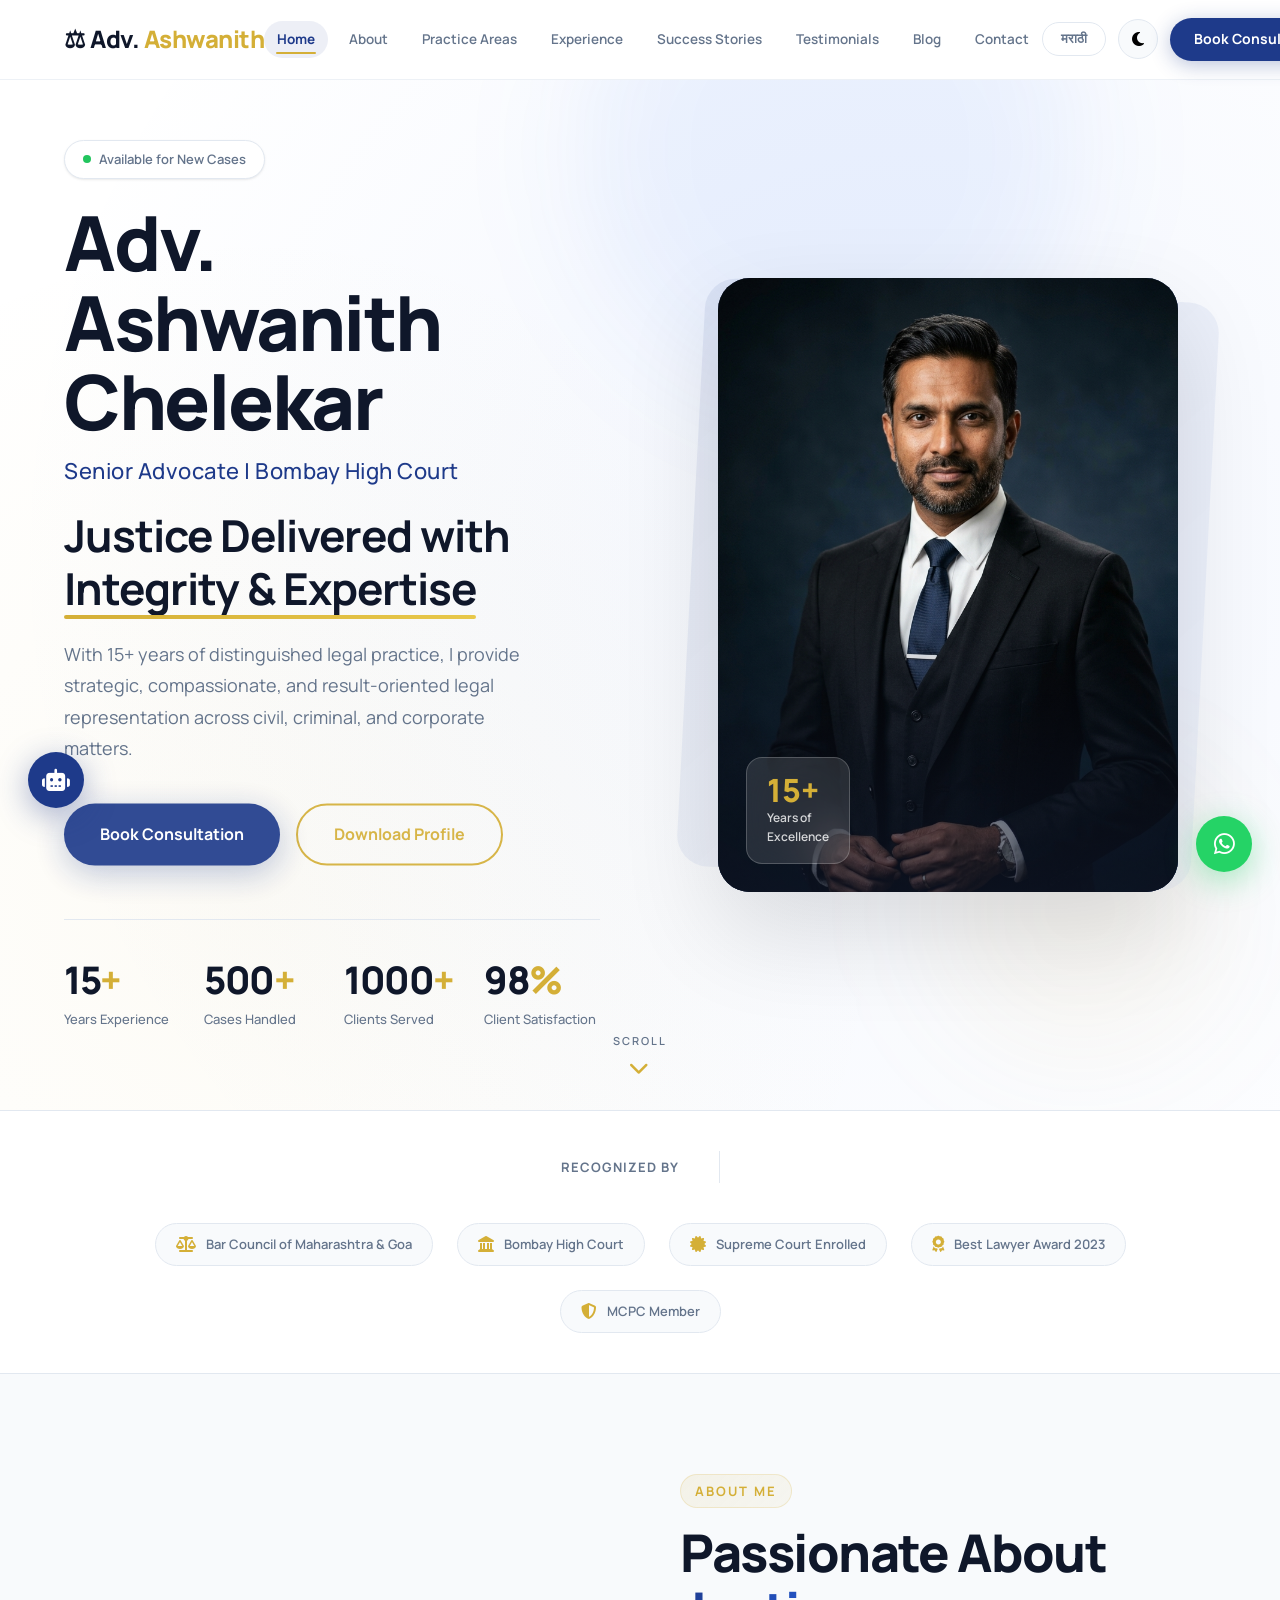
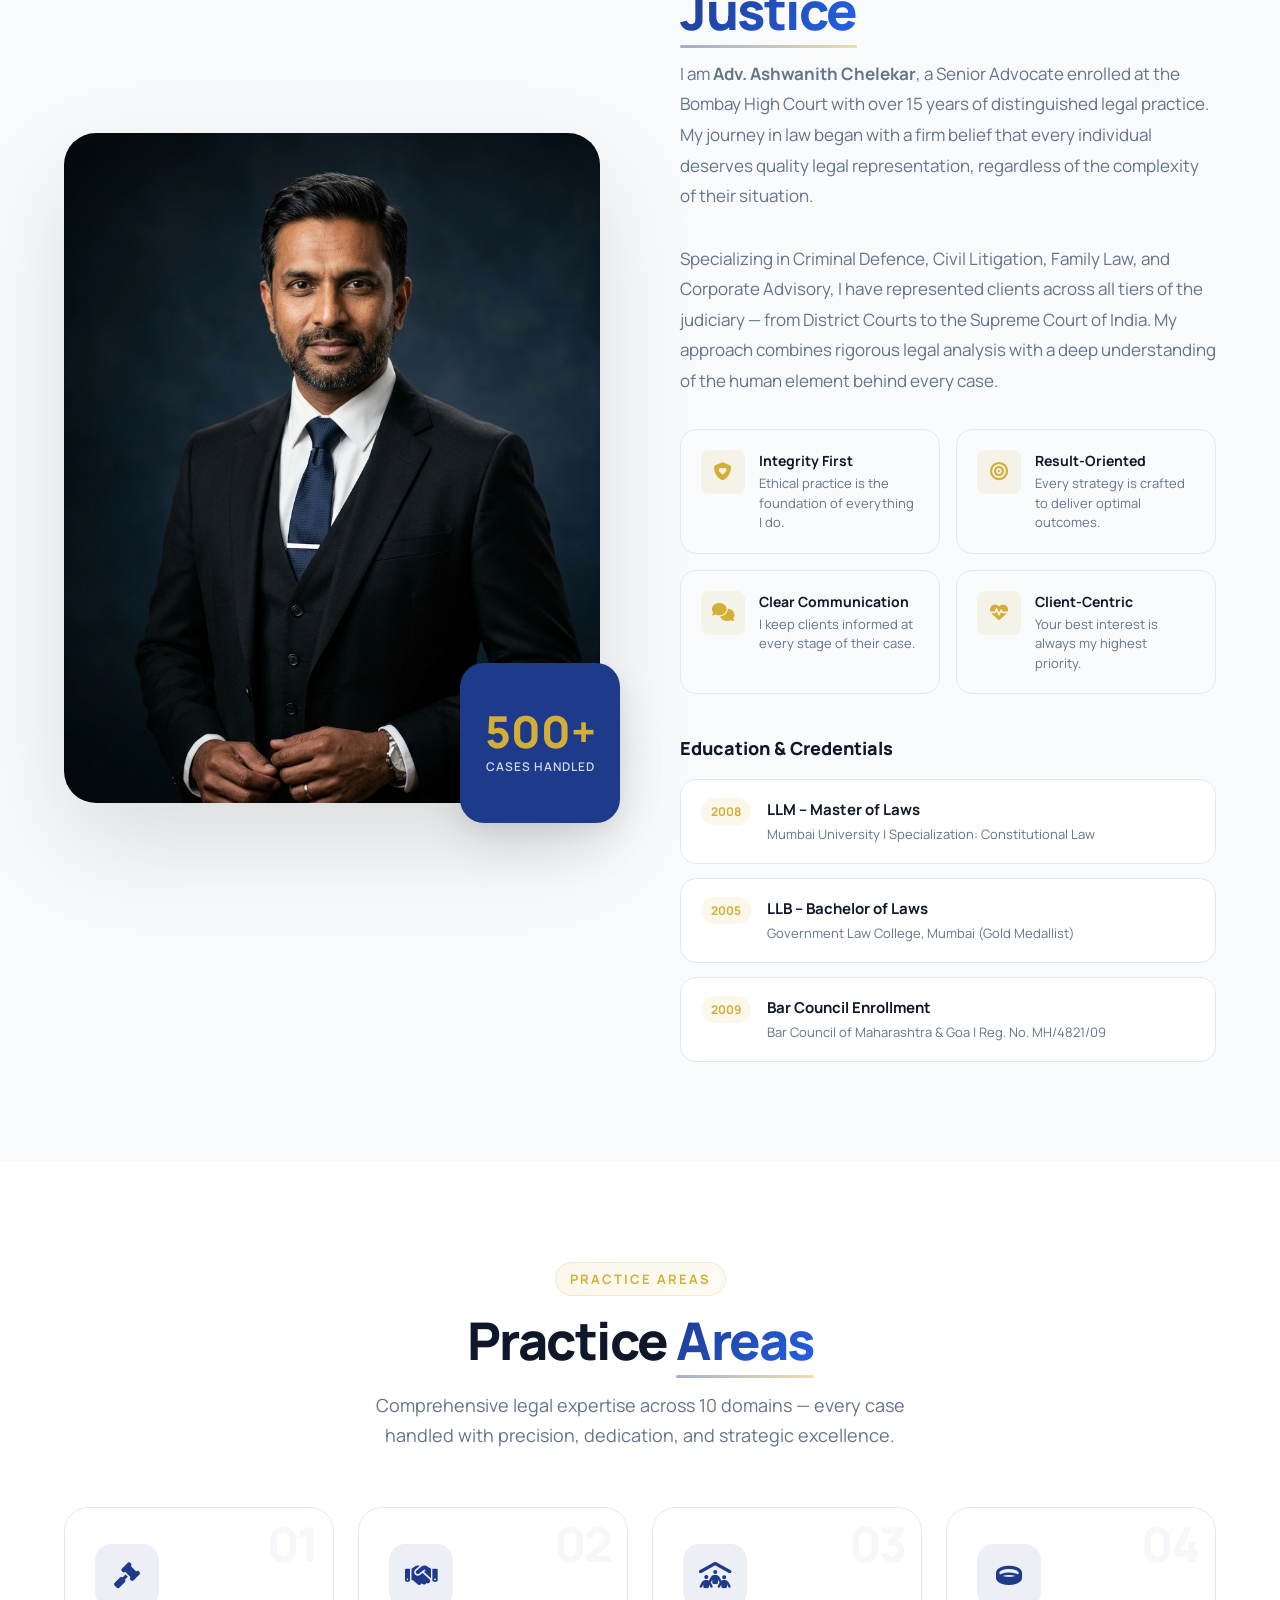
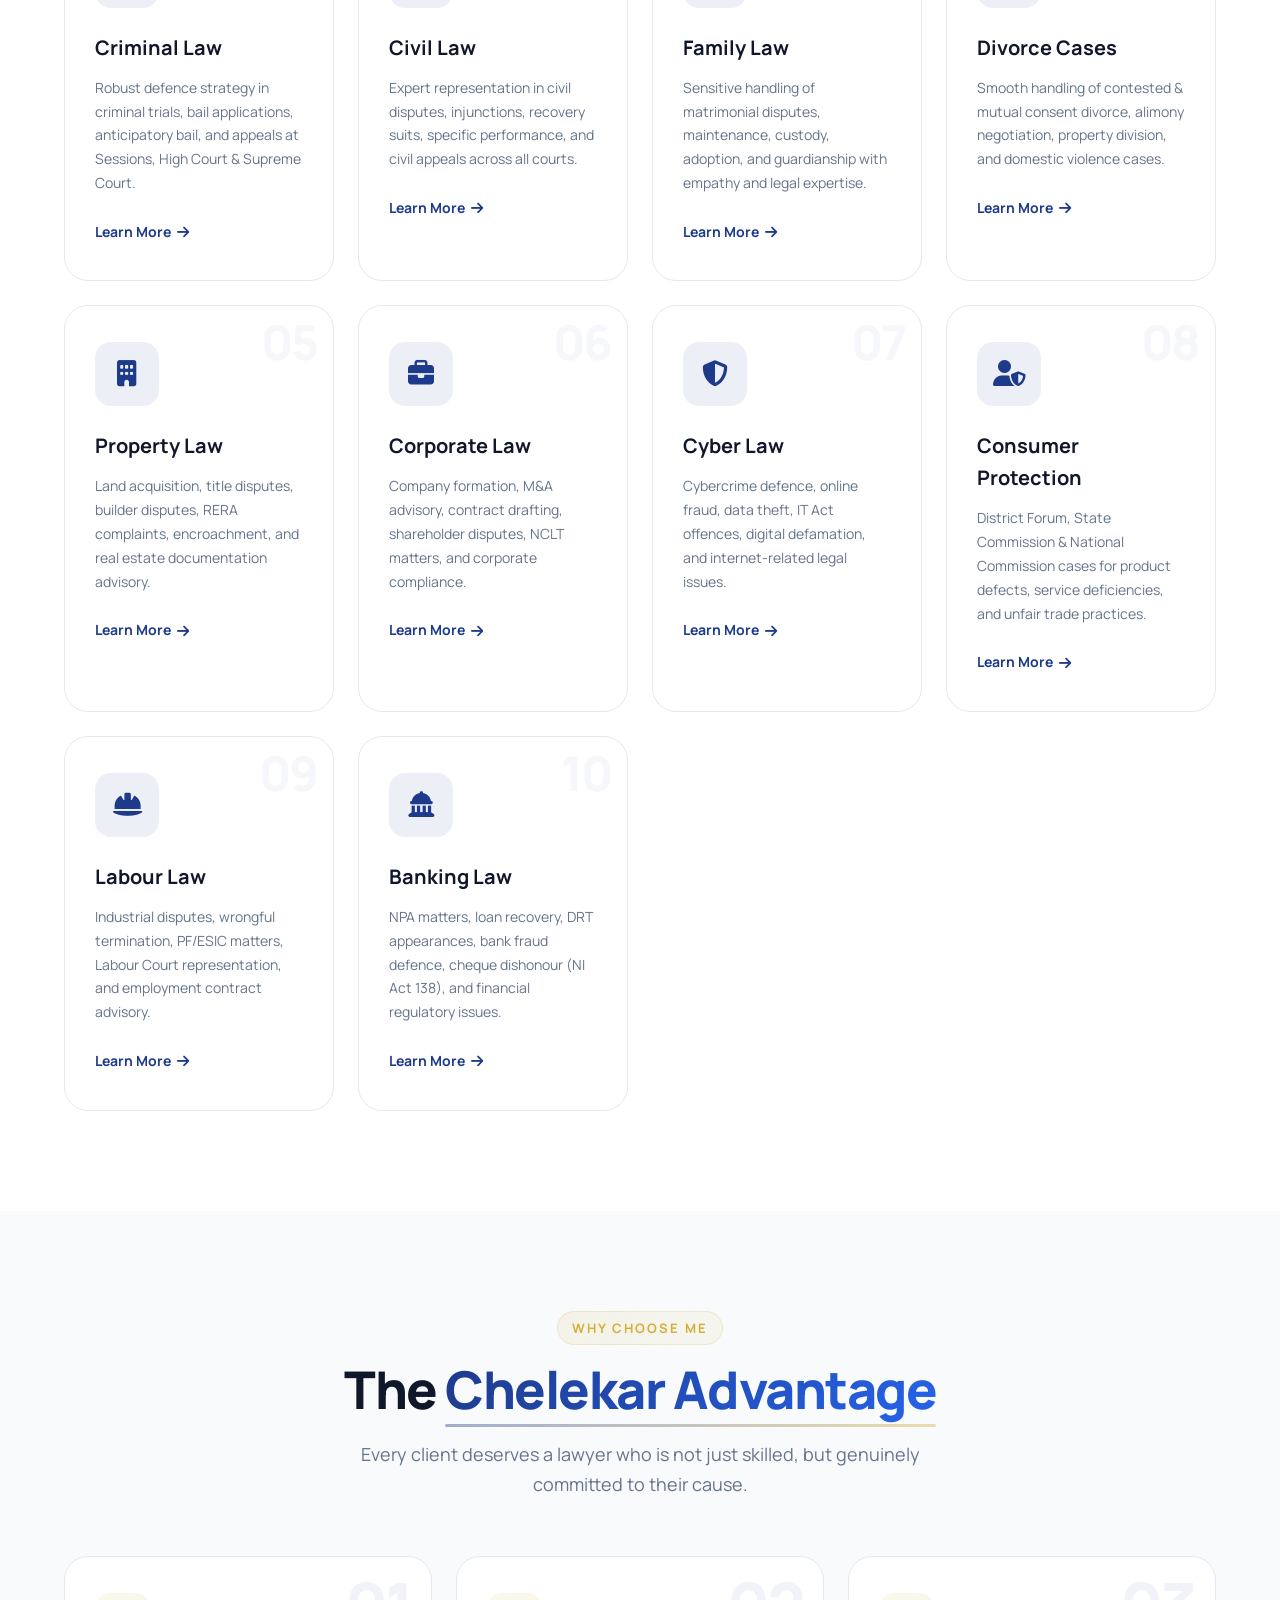
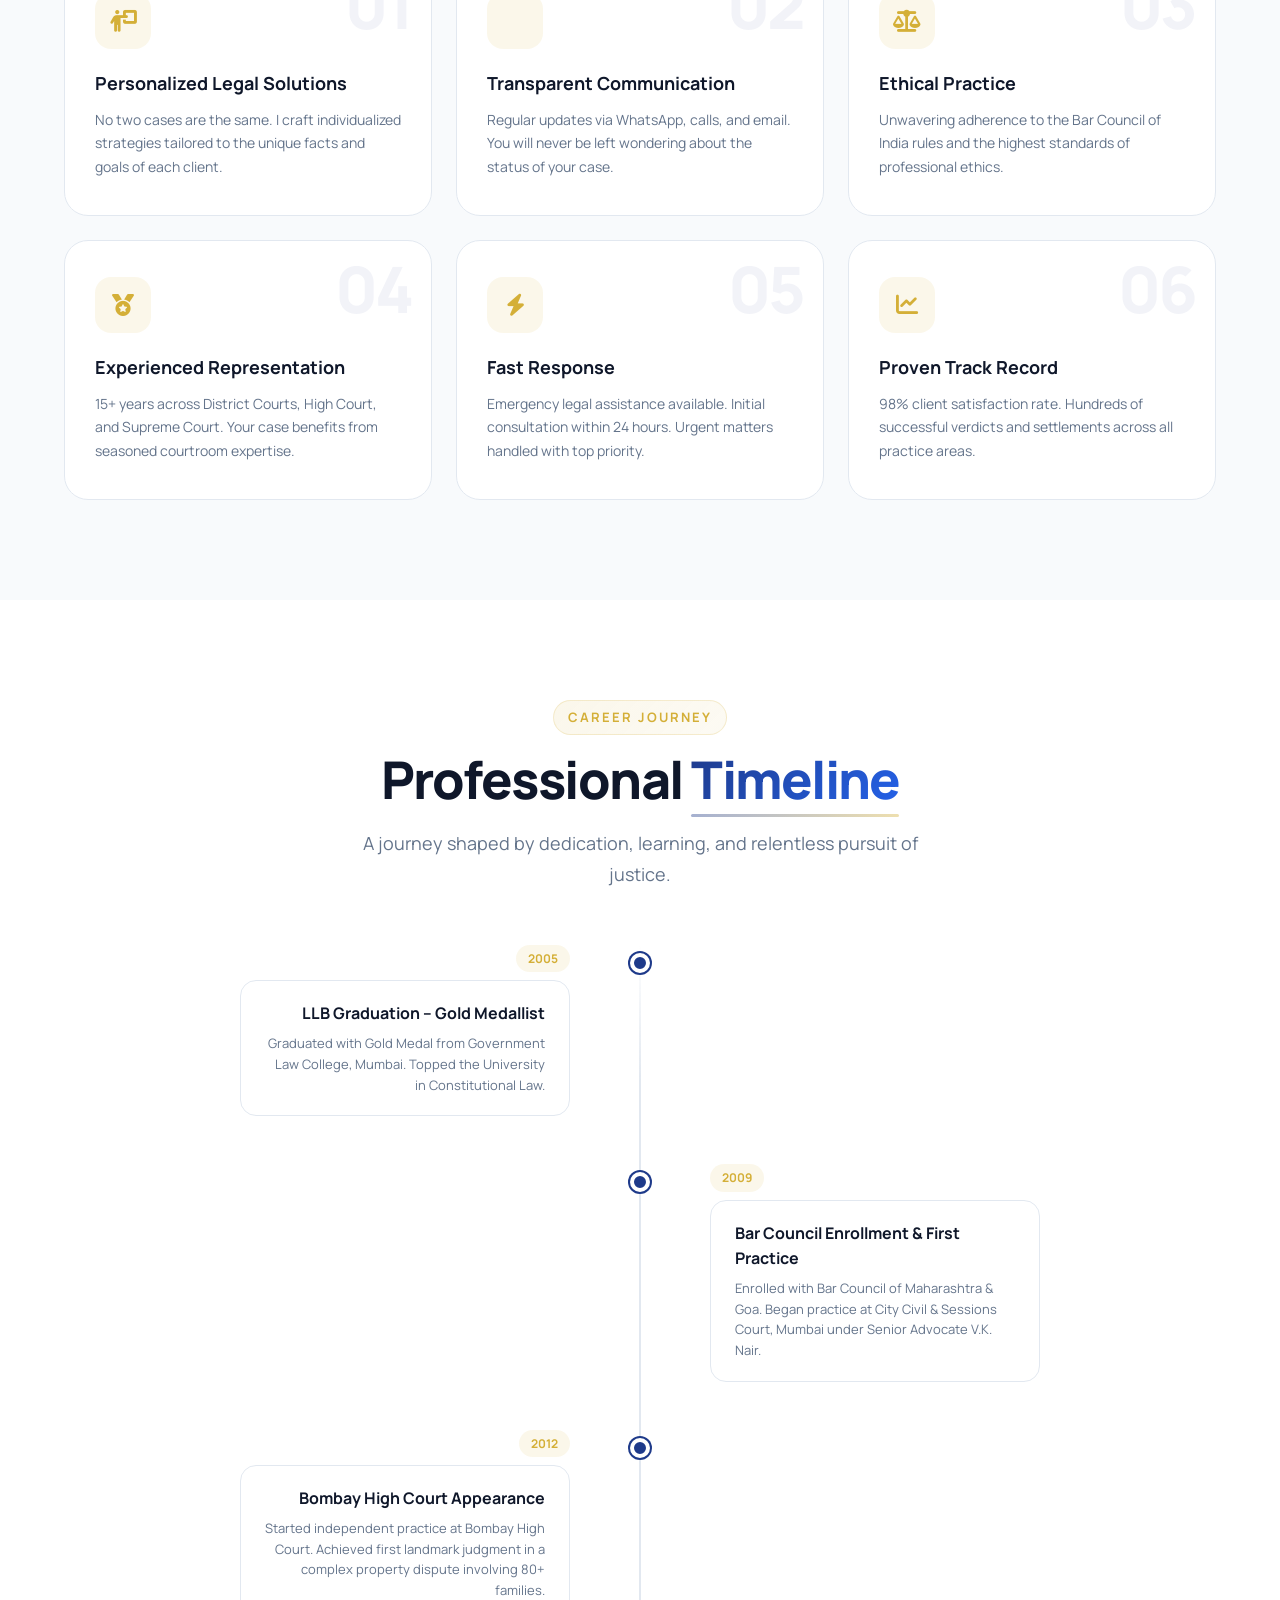
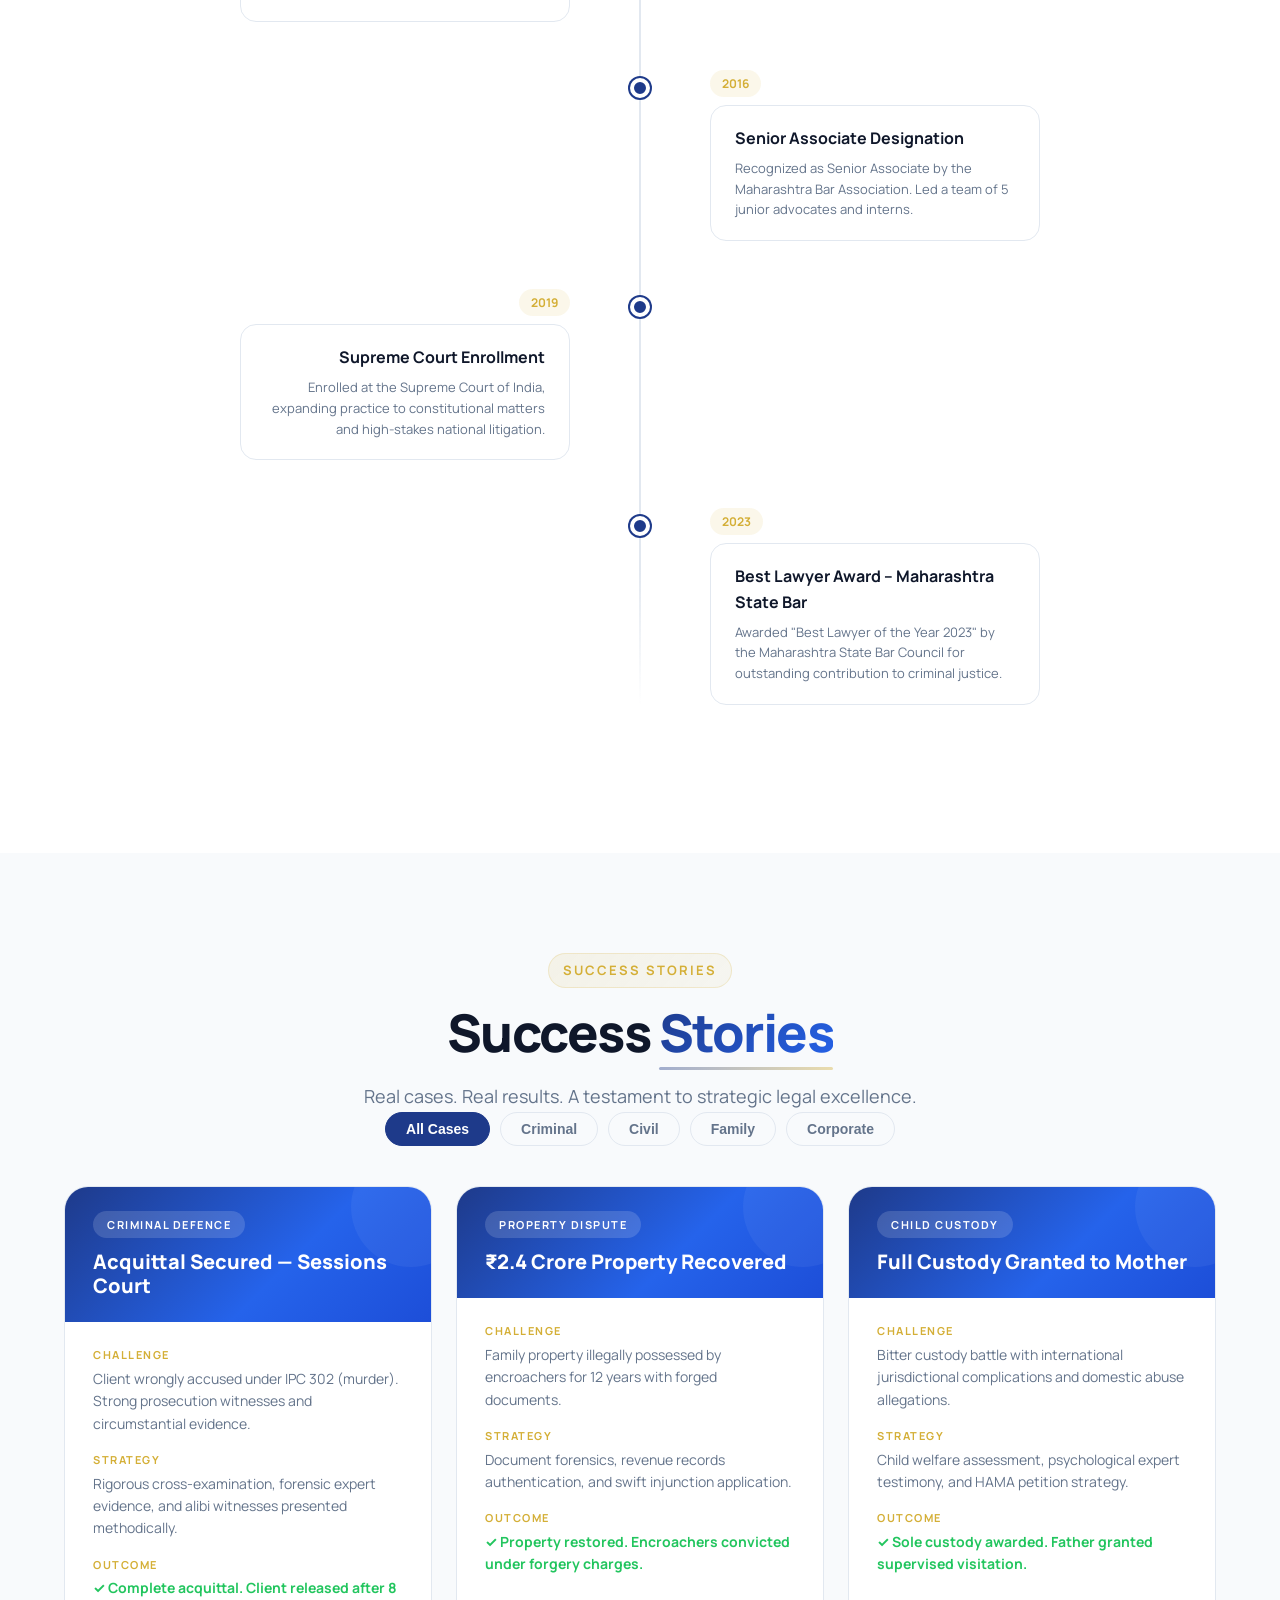
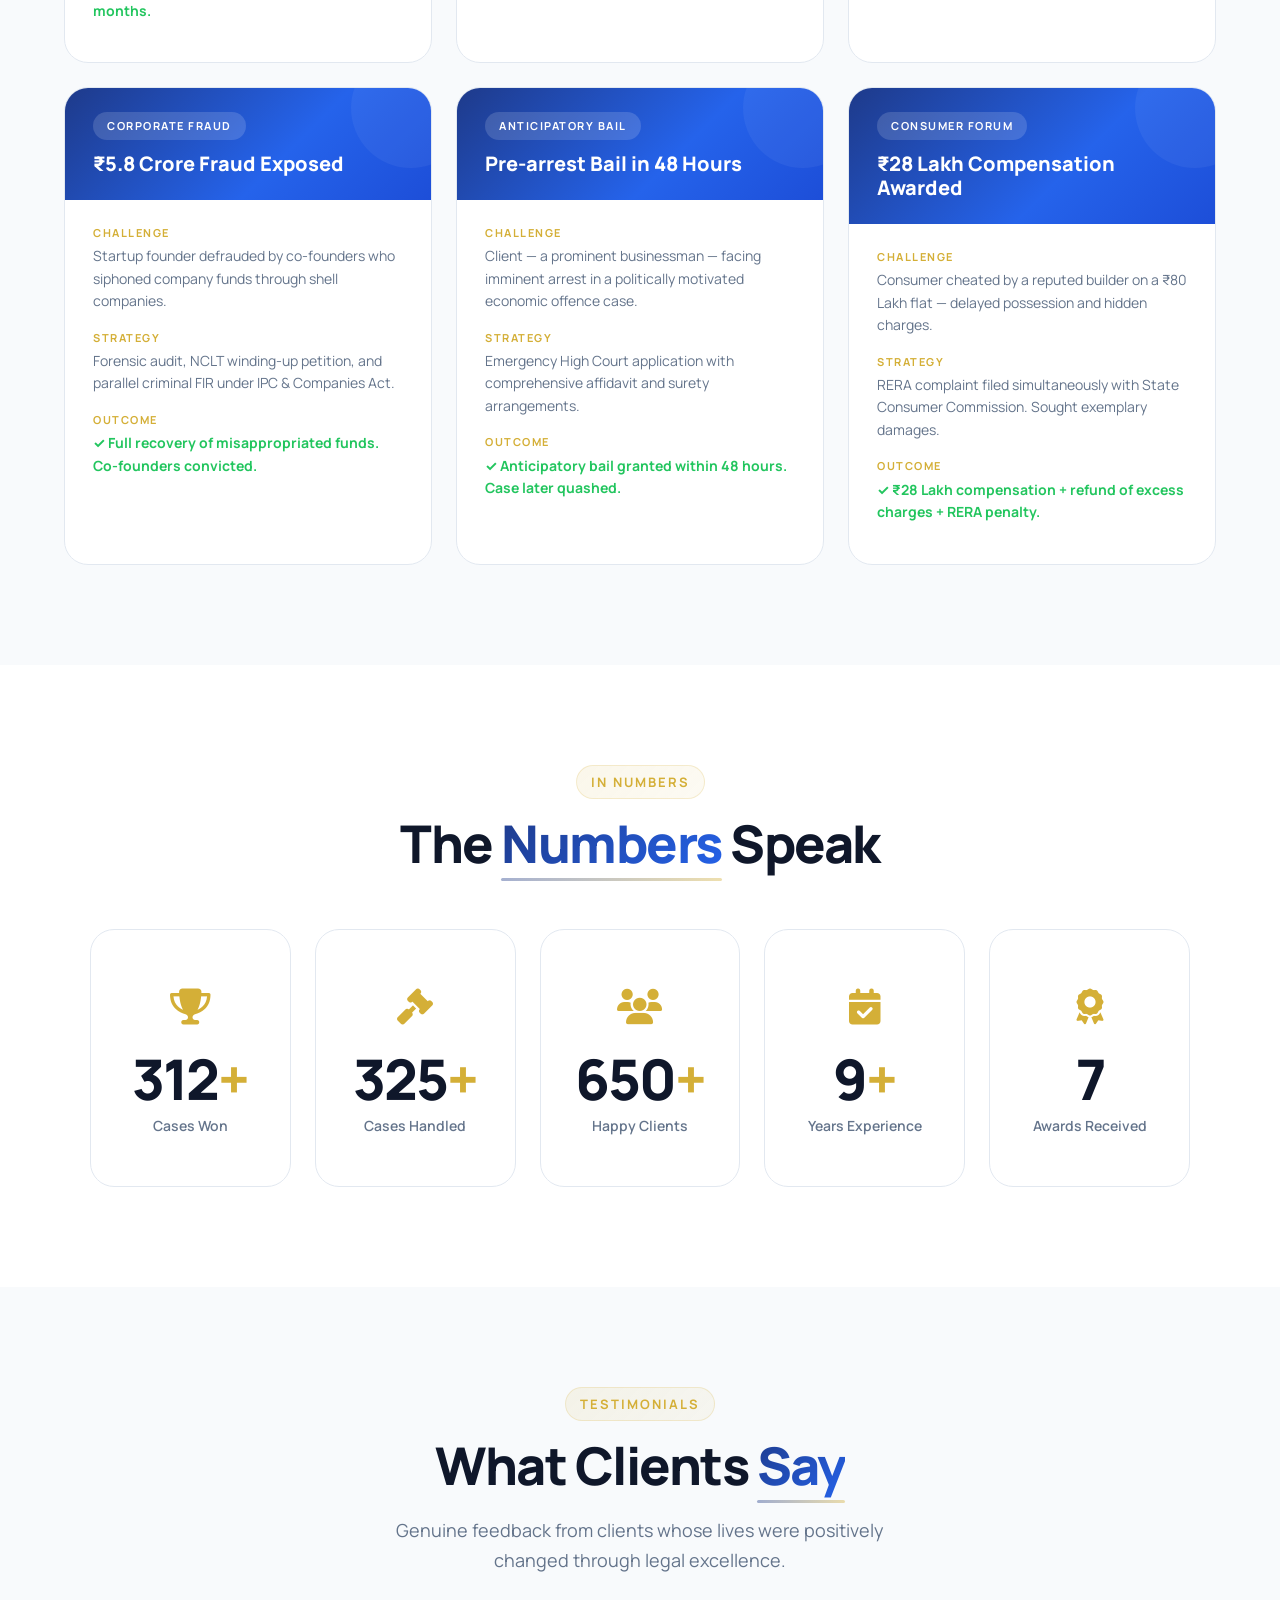
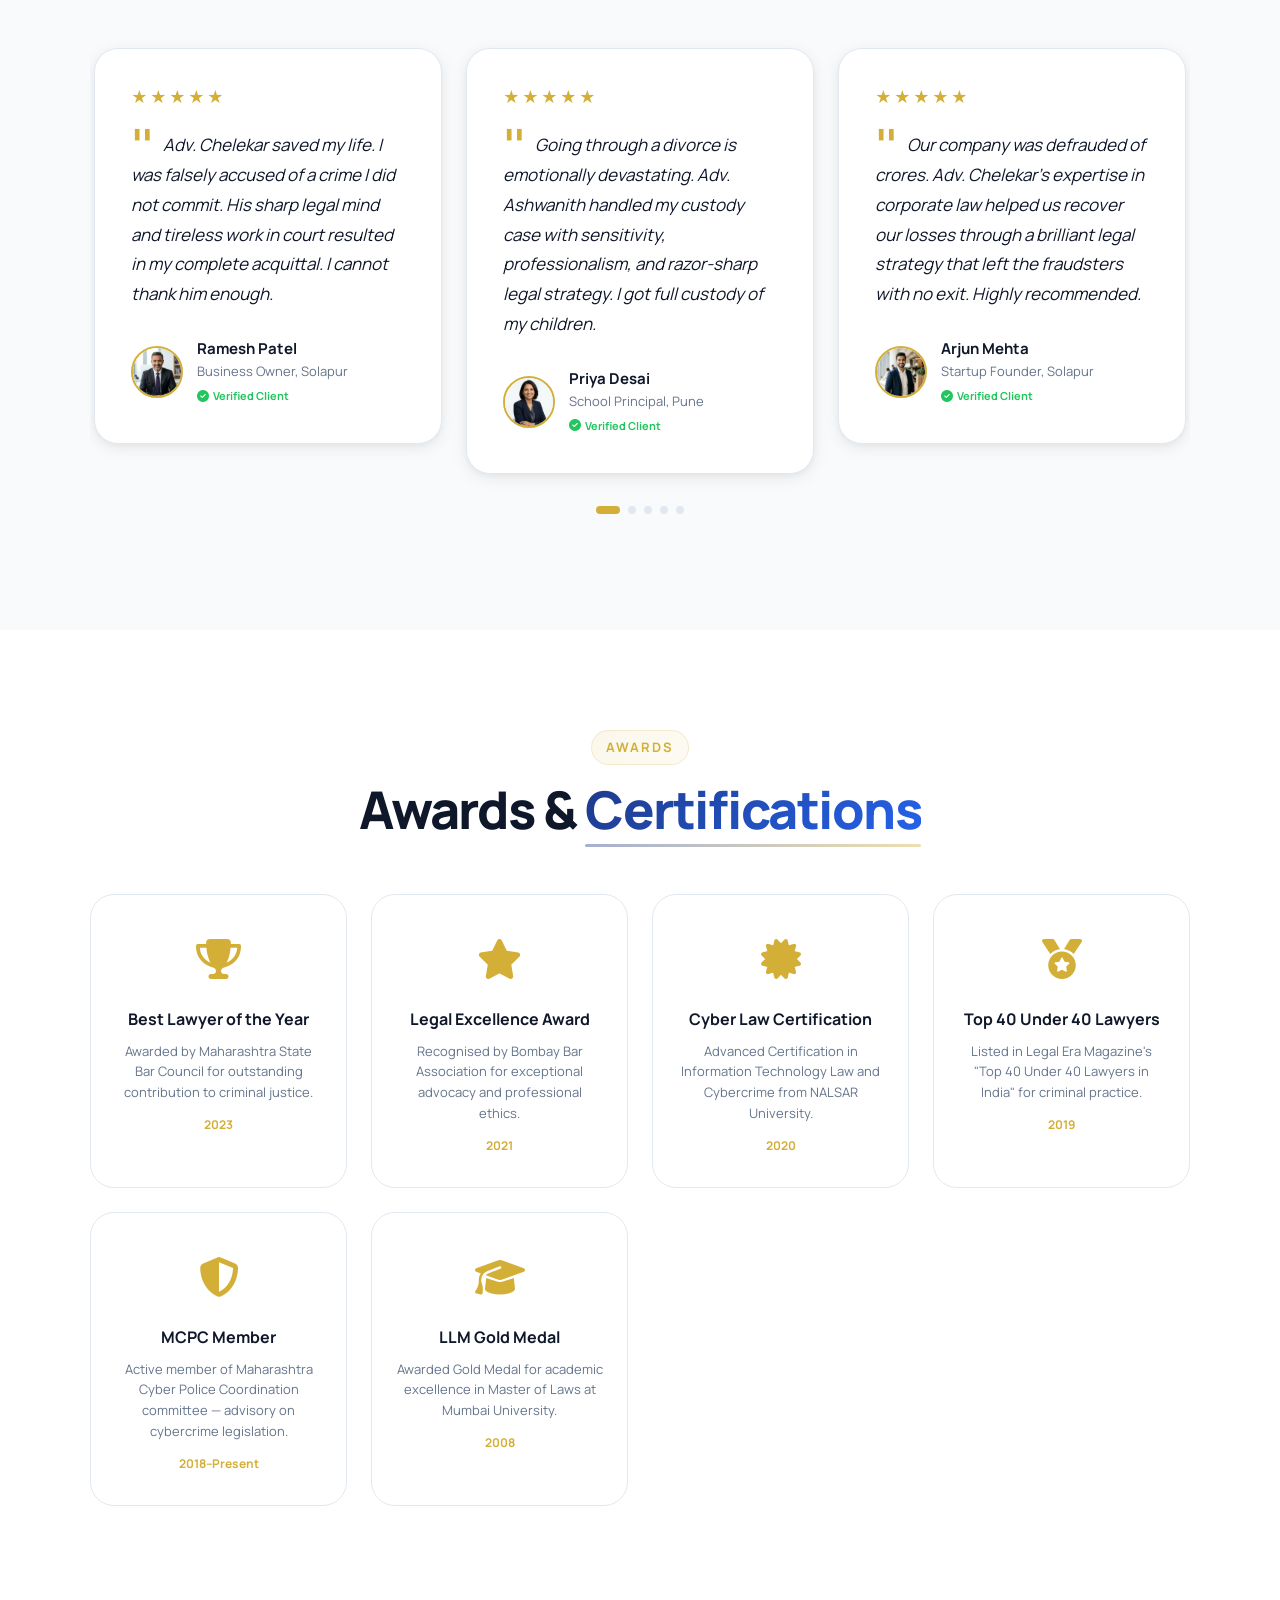
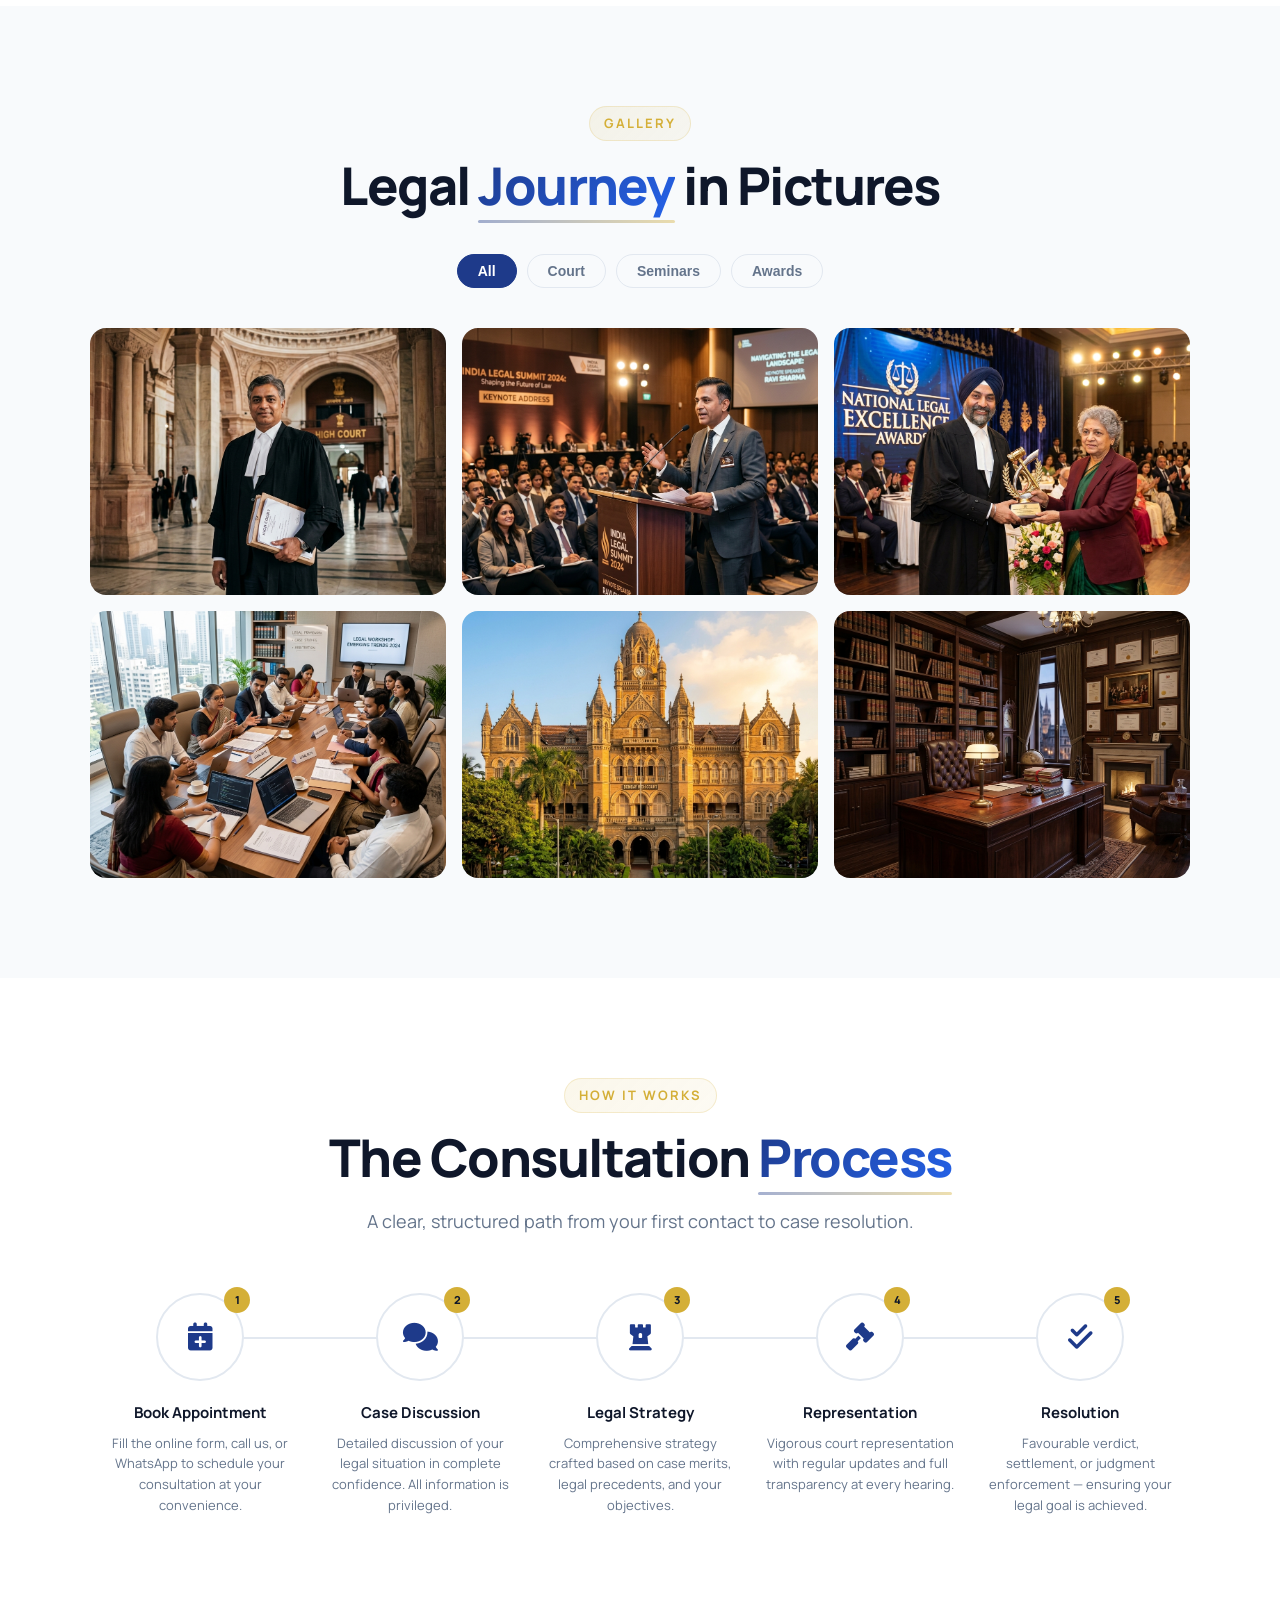
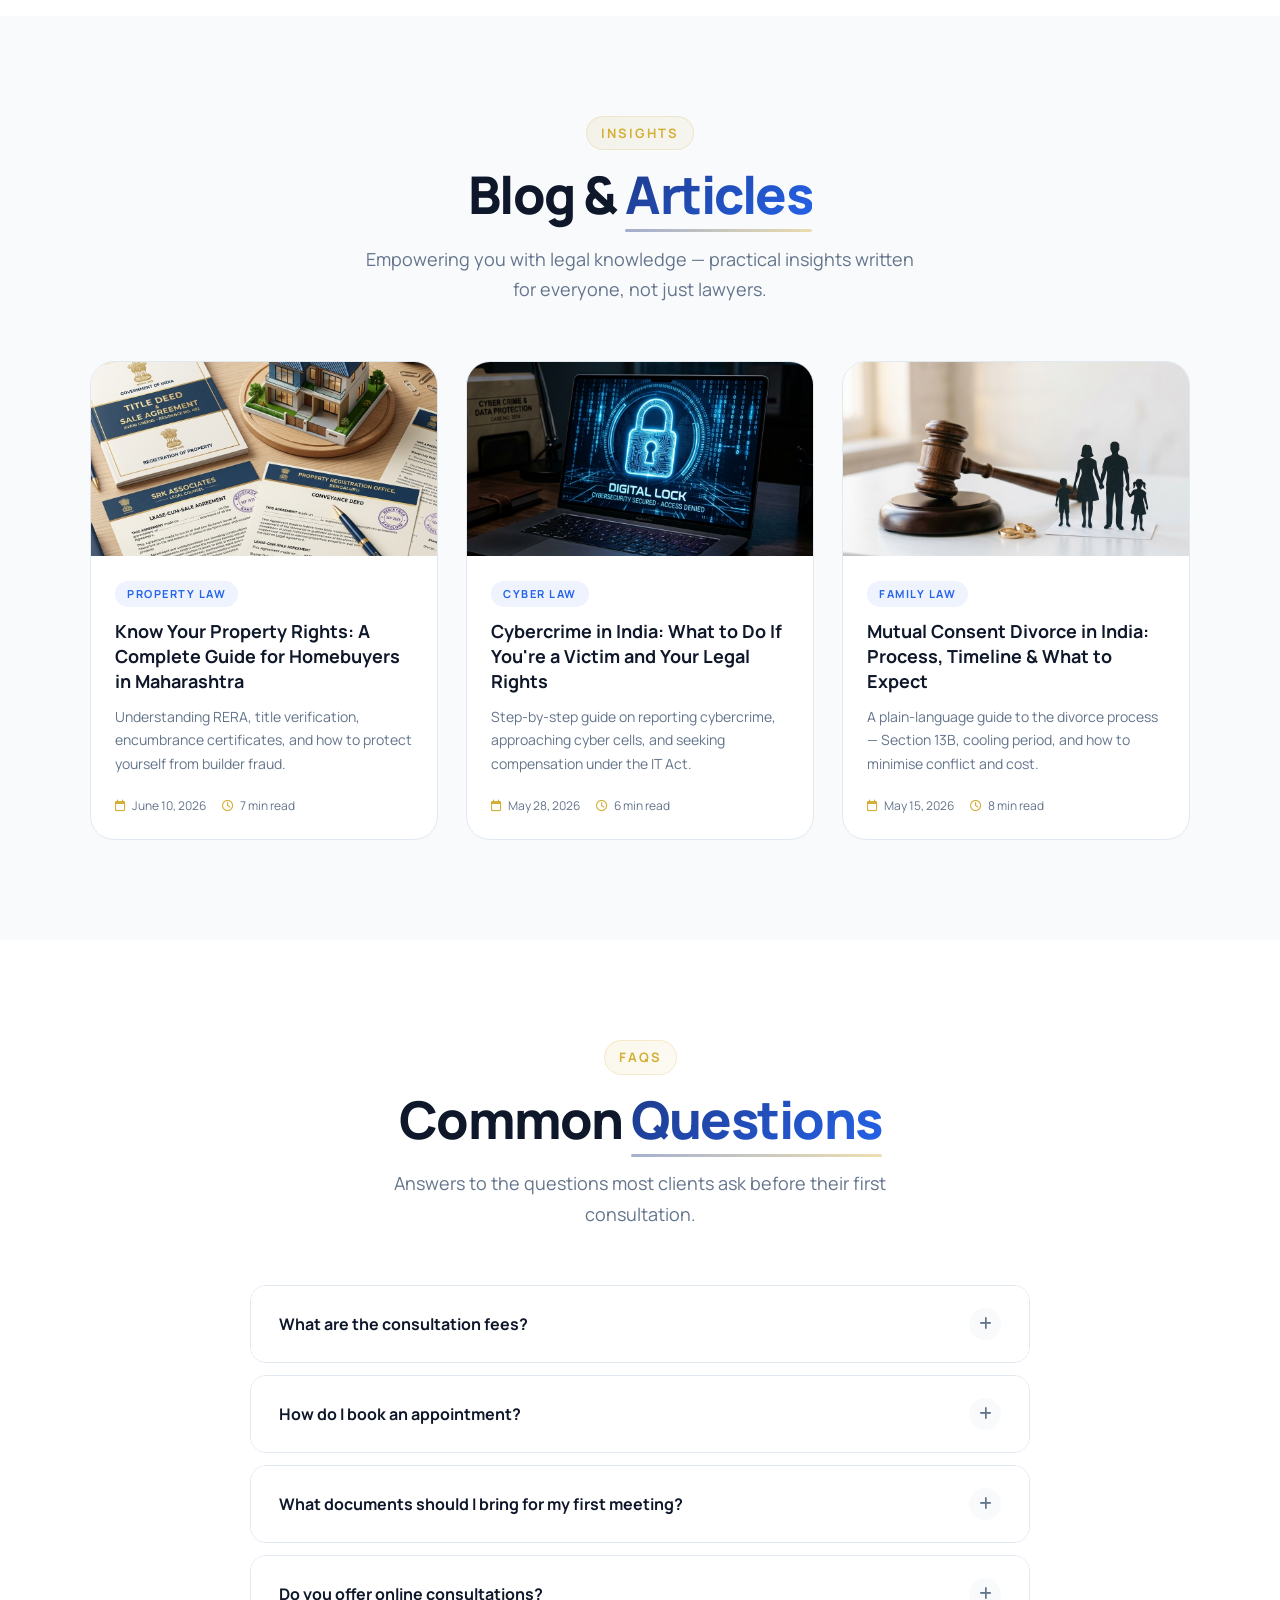
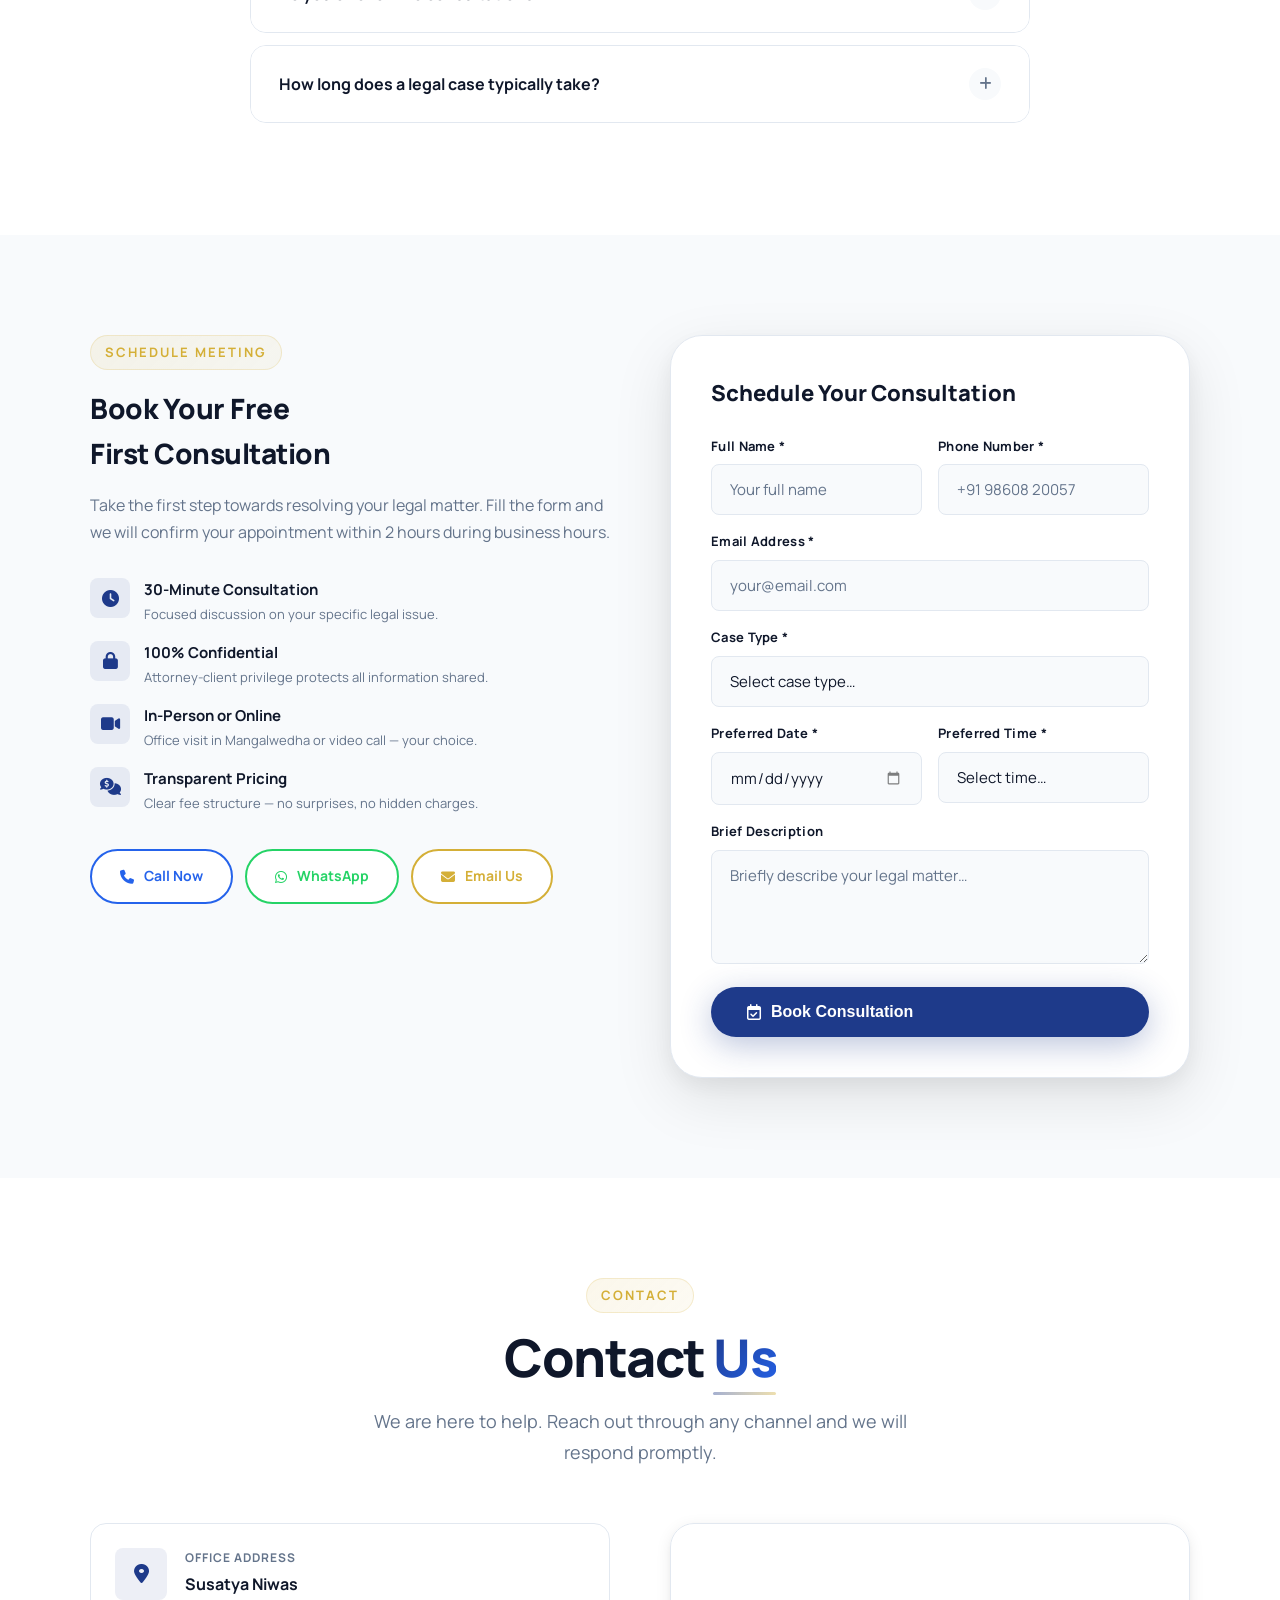
==== index.html @ c8126768 "Update dummy contact info to real Solapur address and email" ====
<!DOCTYPE html>
<html lang="en" data-theme="light">
<head>
  <!-- ══ SEO & Meta ═══════════════════════════════════════ -->
  <meta charset="UTF-8" />
  <meta name="viewport" content="width=device-width, initial-scale=1.0" />
  <meta http-equiv="X-UA-Compatible" content="IE=edge" />

  <title>Adv. Ashwanith Chelekar | Senior Advocate | Bombay High Court</title>
  <meta name="description" content="Adv. Ashwanith Chelekar — Senior Advocate at Bombay High Court with 15+ years of experience in Criminal, Civil, Family, Corporate & Cyber Law. Book a consultation today." />
  <meta name="keywords" content="lawyer, advocate, Bombay High Court, criminal law, civil law, family law, corporate law, Solapur, legal services, Ashwanith Chelekar" />
  <meta name="author" content="Adv. Ashwanith Chelekar" />
  <meta name="robots" content="index, follow" />
  <link rel="canonical" href="https://advAshwanith.com/" />

  <!-- Open Graph -->
  <meta property="og:type"        content="website" />
  <meta property="og:url"         content="https://advAshwanith.com/" />
  <meta property="og:title"       content="Adv. Ashwanith Chelekar | Senior Advocate | Bombay High Court" />
  <meta property="og:description" content="Premium legal services with 15+ years of expertise. Criminal, Civil, Family & Corporate Law. Solapur-based Senior Advocate." />
  <meta property="og:image"       content="assets/images/lawyer-portrait.png" />
  <meta name="twitter:card"       content="summary_large_image" />

  <!-- ══ Schema Markup ══════════════════════════════════════ -->
  <script type="application/ld+json">
  {
    "@context":"https://schema.org",
    "@type":"LegalService",
    "name":"Adv. Ashwanith Chelekar – Legal Services",
    "image":"https://advAshwanith.com/assets/images/lawyer-portrait.png",
    "url":"https://advAshwanith.com",
    "telephone":"+91-98608-20057",
    "address":{"@type":"PostalAddress","streetAddress":"Susatya Niwas Mangalwedha","addressLocality":"Solapur","addressRegion":"Maharashtra","postalCode":"413305","addressCountry":"IN"},
    "openingHours":"Mo-Sa 09:30-18:30",
    "priceRange":"₹₹",
    "sameAs":["https://linkedin.com/in/advAshwanith","https://twitter.com/advAshwanith"]
  }
  </script>

  <!-- ══ Fonts & Icons ══════════════════════════════════════ -->
  <link rel="preconnect" href="https://fonts.googleapis.com" />
  <link rel="preconnect" href="https://fonts.gstatic.com" crossorigin />
  <link href="https://fonts.googleapis.com/css2?family=Manrope:wght@300;400;500;600;700;800;900&family=Inter:wght@300;400;500;600;700&family=Plus+Jakarta+Sans:wght@400;500;600;700;800&display=swap" rel="stylesheet" />
  <link rel="stylesheet" href="https://cdnjs.cloudflare.com/ajax/libs/font-awesome/6.5.2/css/all.min.css" crossorigin="anonymous" />
  <link rel="stylesheet" href="https://cdn.jsdelivr.net/npm/swiper@11/swiper-bundle.min.css" />
  <link rel="stylesheet" href="https://unpkg.com/aos@2.3.4/dist/aos.css" />
  <link rel="stylesheet" href="css/style.css?v=3" />

  <!-- Favicon -->
  <link rel="icon" type="image/svg+xml" href="data:image/svg+xml,<svg xmlns='http://www.w3.org/2000/svg' viewBox='0 0 100 100'><text y='.9em' font-size='90'>⚖️</text></svg>" />
</head>
<body>


  <!-- ══════════════════════════════════════════════════════
       SCROLL PROGRESS
  ══════════════════════════════════════════════════════════ -->
  <div id="scroll-progress" role="progressbar" aria-hidden="true"></div>

  <!-- ══════════════════════════════════════════════════════
       LOADING SCREEN
  ══════════════════════════════════════════════════════════ -->
  <!-- Toast Container -->
  <div class="toast-container" id="toast-container" aria-live="polite"></div>

  <div id="loader" role="status" aria-label="Loading">
    <div class="loader-logo">
      <span>⚖</span> Adv. Ashwanith <span>Chelekar</span>
    </div>
    <p class="loader-tagline">Senior Advocate · Bombay High Court</p>
    <div class="loader-bar-wrap"><div class="loader-bar"></div></div>
    <div class="loader-dots" aria-hidden="true">
      <span></span><span></span><span></span>
    </div>
  </div>

  <!-- ══════════════════════════════════════════════════════
       NAVBAR
  ══════════════════════════════════════════════════════════ -->
  <nav id="navbar" role="navigation" aria-label="Main Navigation">
    <a href="#home" class="nav-brand" aria-label="Go to homepage">
      ⚖ Adv. <span>Ashwanith</span>
    </a>

    <ul class="nav-links" role="list">
      <li><a href="#home"          data-i18n="navHome">Home</a></li>
      <li><a href="#about"         data-i18n="navAbout">About</a></li>
      <li><a href="#practice"      data-i18n="navPractice">Practice Areas</a></li>
      <li><a href="#experience"    data-i18n="navExperience">Experience</a></li>
      <li><a href="#cases"         data-i18n="navCases">Success Stories</a></li>
      <li><a href="#testimonials"  data-i18n="navTestimonials">Testimonials</a></li>
      <li><a href="#blog"          data-i18n="navBlog">Blog</a></li>
      <li><a href="#contact"       data-i18n="navContact">Contact</a></li>
    </ul>

    <div class="nav-actions">
      <button class="lang-btn" aria-label="Switch language">मराठी</button>
      <button class="theme-toggle" aria-label="Toggle dark mode">
        <i class="fa-solid fa-moon"></i>
      </button>
      <a href="#booking" class="btn-nav-cta" data-i18n="navCTA">Book Consultation</a>
      <button class="hamburger" aria-label="Toggle mobile menu" aria-expanded="false">
        <span></span><span></span><span></span>
      </button>
    </div>
  </nav>

  <!-- Mobile Nav -->
  <div class="mobile-nav" role="navigation" aria-label="Mobile Navigation">
    <a href="#home">Home</a>
    <a href="#about">About</a>
    <a href="#practice">Practice Areas</a>
    <a href="#experience">Experience</a>
    <a href="#cases">Success Stories</a>
    <a href="#testimonials">Testimonials</a>
    <a href="#blog">Blog</a>
    <a href="#contact">Contact</a>
    <a href="#booking" class="btn-nav-cta">Book Consultation</a>
  </div>

  <!-- ══════════════════════════════════════════════════════
       HERO SECTION
  ══════════════════════════════════════════════════════════ -->
  <section id="home" aria-label="Hero">
    <div class="hero-bg" aria-hidden="true"></div>
    <div class="hero-shape hero-shape-1" aria-hidden="true"></div>
    <div class="hero-shape hero-shape-2" aria-hidden="true"></div>

    <div class="hero-grid">
      <!-- Left Content -->
      <div class="hero-content">
        <div class="hero-badge">
          <span class="dot" aria-hidden="true"></span>
          <span data-i18n="heroLabel">Available for New Cases</span>
        </div>

        <h1 class="hero-name" data-i18n="heroName">
          Adv. Ashwanith <span class="gold">Chelekar</span>
        </h1>

        <p class="hero-designation" data-i18n="heroDesig">Senior Advocate | Bombay High Court</p>

        <h2 class="hero-tagline">
          Justice Delivered with<br>
          <span class="underline-gold">Integrity &amp; Expertise</span>
        </h2>

        <p class="hero-description" data-i18n="heroDesc">
          With 15+ years of distinguished legal practice, I provide strategic,
          compassionate, and result-oriented legal representation across civil,
          criminal, and corporate matters.
        </p>

        <div class="hero-btns">
          <a href="#booking" class="btn-primary" data-i18n="heroCTA1">
            <i class="fa-regular fa-calendar-check" aria-hidden="true"></i> Book Consultation
          </a>
          <a href="#" class="btn-gold" download data-i18n="heroCTA2">
            <i class="fa-solid fa-download" aria-hidden="true"></i> Download Profile
          </a>
        </div>

        <!-- Stats -->
        <div class="hero-stats" role="list" aria-label="Key statistics">
          <div class="stat-item" role="listitem">
            <div class="stat-number" data-counter="15" data-suffix="+">
              0<span class="stat-suffix">+</span>
            </div>
            <div class="stat-label" data-i18n="stat1">Years Experience</div>
          </div>
          <div class="stat-item" role="listitem">
            <div class="stat-number" data-counter="500" data-suffix="+">
              0<span class="stat-suffix">+</span>
            </div>
            <div class="stat-label" data-i18n="stat2">Cases Handled</div>
          </div>
          <div class="stat-item" role="listitem">
            <div class="stat-number" data-counter="1000" data-suffix="+">
              0<span class="stat-suffix">+</span>
            </div>
            <div class="stat-label" data-i18n="stat3">Clients Served</div>
          </div>
          <div class="stat-item" role="listitem">
            <div class="stat-number" data-counter="98" data-suffix="%">
              0<span class="stat-suffix">%</span>
            </div>
            <div class="stat-label" data-i18n="stat4">Client Satisfaction</div>
          </div>
        </div>
      </div>

      <!-- Right: Portrait -->
      <div class="hero-image-wrap" aria-hidden="false">
        <div class="hero-image-bg"></div>
        <div class="hero-image-card">
          <img src="assets/images/lawyer-portrait.png" alt="Adv. Ashwanith Chelekar – Senior Advocate, Bombay High Court" loading="eager" />
          <div class="hero-image-overlay"></div>
          <div class="hero-exp-badge" aria-label="15 years of experience">
            <div class="years">15+</div>
            <div class="label">Years of<br>Excellence</div>
          </div>
        </div>

        <!-- Floating Cards -->
        <div class="hero-float-card card-1" aria-hidden="true">
          <div class="fc-icon gold"><i class="fa-solid fa-trophy"></i></div>
          <div class="fc-text">
            <div class="value">98% Win Rate</div>
            <div class="desc">Criminal Defence</div>
          </div>
        </div>
        <div class="hero-float-card card-2" aria-hidden="true">
          <div class="fc-icon blue"><i class="fa-solid fa-star"></i></div>
          <div class="fc-text">
            <div class="value">5.0 Google Rating</div>
            <div class="desc">200+ Reviews</div>
          </div>
        </div>
      </div>
    </div>

    <!-- Scroll Indicator -->
    <div class="hero-scroll-indicator" aria-hidden="true">
      Scroll
      <i class="fa-solid fa-chevron-down"></i>
    </div>
  </section>

  <!-- ══════════════════════════════════════════════════════
       TRUST BADGES
  ══════════════════════════════════════════════════════════ -->
  <div id="trust" aria-label="Trust & Credentials">
    <div class="trust-inner">
      <span class="trust-label">Recognized By</span>
      <div class="trust-divider" aria-hidden="true"></div>
      <div class="trust-badges" role="list">
        <div class="trust-badge" role="listitem">
          <i class="fa-solid fa-scale-balanced" aria-hidden="true"></i>
          Bar Council of Maharashtra &amp; Goa
        </div>
        <div class="trust-badge" role="listitem">
          <i class="fa-solid fa-landmark" aria-hidden="true"></i>
          Bombay High Court
        </div>
        <div class="trust-badge" role="listitem">
          <i class="fa-solid fa-certificate" aria-hidden="true"></i>
          Supreme Court Enrolled
        </div>
        <div class="trust-badge" role="listitem">
          <i class="fa-solid fa-award" aria-hidden="true"></i>
          Best Lawyer Award 2023
        </div>
        <div class="trust-badge" role="listitem">
          <i class="fa-solid fa-shield-halved" aria-hidden="true"></i>
          MCPC Member
        </div>
      </div>
    </div>
  </div>

  <!-- ══════════════════════════════════════════════════════
       ABOUT SECTION
  ══════════════════════════════════════════════════════════ -->
  <section id="about" class="section section-alt" aria-label="About">
    <div class="about-grid">
      <!-- Image Side -->
      <div class="about-image-wrap" data-aos="fade-right">
        <div class="about-image-main">
          <img src="assets/images/lawyer-portrait.png" alt="Adv. Ashwanith Chelekar in his chambers" loading="lazy" />
        </div>
        <div class="about-image-accent" aria-label="500+ cases handled">
          <div class="big-num">500+</div>
          <div class="small-text">Cases Handled</div>
        </div>
      </div>

      <!-- Content Side -->
      <div class="about-content" data-aos="fade-left" data-aos-delay="100">
        <span class="section-label" data-i18n="lblAbout">About Me</span>
        <h2 class="section-title">Passionate About <span class="highlight">Justice</span></h2>

        <p class="about-story">
          I am <strong>Adv. Ashwanith Chelekar</strong>, a Senior Advocate enrolled at the Bombay High Court
          with over 15 years of distinguished legal practice. My journey in law began with a firm belief
          that every individual deserves quality legal representation, regardless of the complexity of
          their situation.
        </p>
        <p class="about-story">
          Specializing in Criminal Defence, Civil Litigation, Family Law, and Corporate Advisory,
          I have represented clients across all tiers of the judiciary — from District Courts to
          the Supreme Court of India. My approach combines rigorous legal analysis with a deep
          understanding of the human element behind every case.
        </p>

        <!-- Core Values -->
        <div class="about-values" role="list" aria-label="Core Values">
          <div class="value-card" role="listitem">
            <div class="value-icon"><i class="fa-solid fa-shield-heart" aria-hidden="true"></i></div>
            <div>
              <div class="value-title">Integrity First</div>
              <div class="value-desc">Ethical practice is the foundation of everything I do.</div>
            </div>
          </div>
          <div class="value-card" role="listitem">
            <div class="value-icon"><i class="fa-solid fa-bullseye" aria-hidden="true"></i></div>
            <div>
              <div class="value-title">Result-Oriented</div>
              <div class="value-desc">Every strategy is crafted to deliver optimal outcomes.</div>
            </div>
          </div>
          <div class="value-card" role="listitem">
            <div class="value-icon"><i class="fa-solid fa-comments" aria-hidden="true"></i></div>
            <div>
              <div class="value-title">Clear Communication</div>
              <div class="value-desc">I keep clients informed at every stage of their case.</div>
            </div>
          </div>
          <div class="value-card" role="listitem">
            <div class="value-icon"><i class="fa-solid fa-heart-pulse" aria-hidden="true"></i></div>
            <div>
              <div class="value-title">Client-Centric</div>
              <div class="value-desc">Your best interest is always my highest priority.</div>
            </div>
          </div>
        </div>

        <!-- Education -->
        <h3 style="font-size:18px;font-weight:800;margin-bottom:16px;color:var(--text-primary);">
          Education &amp; Credentials
        </h3>
        <div class="edu-list" role="list" aria-label="Educational qualifications">
          <div class="edu-item" role="listitem">
            <span class="edu-year">2008</span>
            <div>
              <div class="edu-degree">LLM – Master of Laws</div>
              <div class="edu-inst">Mumbai University | Specialization: Constitutional Law</div>
            </div>
          </div>
          <div class="edu-item" role="listitem">
            <span class="edu-year">2005</span>
            <div>
              <div class="edu-degree">LLB – Bachelor of Laws</div>
              <div class="edu-inst">Government Law College, Mumbai (Gold Medallist)</div>
            </div>
          </div>
          <div class="edu-item" role="listitem">
            <span class="edu-year">2009</span>
            <div>
              <div class="edu-degree">Bar Council Enrollment</div>
              <div class="edu-inst">Bar Council of Maharashtra &amp; Goa | Reg. No. MH/4821/09</div>
            </div>
          </div>
        </div>
      </div>
    </div>
  </section>

  <!-- ══════════════════════════════════════════════════════
       PRACTICE AREAS
  ══════════════════════════════════════════════════════════ -->
  <section id="practice" class="section" aria-label="Practice Areas">
    <div class="text-center" data-aos="fade-up">
      <span class="section-label" data-i18n="lblPractice">What I Do</span>
      <h2 class="section-title">Practice <span class="highlight">Areas</span></h2>
      <p class="section-subtitle">
        Comprehensive legal expertise across 10 domains — every case handled with precision,
        dedication, and strategic excellence.
      </p>
    </div>

    <div class="practice-grid" role="list" aria-label="Areas of legal practice">
      <article class="practice-card" role="listitem" data-aos="fade-up" data-aos-delay="0">
        <div class="card-number" aria-hidden="true">01</div>
        <div class="practice-card-icon"><i class="fa-solid fa-gavel" aria-hidden="true"></i></div>
        <h3 class="practice-card-title">Criminal Law</h3>
        <p class="practice-card-desc">Robust defence strategy in criminal trials, bail applications, anticipatory bail, and appeals at Sessions, High Court &amp; Supreme Court.</p>
        <span class="practice-card-link">Learn More <i class="fa-solid fa-arrow-right" aria-hidden="true"></i></span>
      </article>
      <article class="practice-card" role="listitem" data-aos="fade-up" data-aos-delay="60">
        <div class="card-number" aria-hidden="true">02</div>
        <div class="practice-card-icon"><i class="fa-solid fa-handshake" aria-hidden="true"></i></div>
        <h3 class="practice-card-title">Civil Law</h3>
        <p class="practice-card-desc">Expert representation in civil disputes, injunctions, recovery suits, specific performance, and civil appeals across all courts.</p>
        <span class="practice-card-link">Learn More <i class="fa-solid fa-arrow-right" aria-hidden="true"></i></span>
      </article>
      <article class="practice-card" role="listitem" data-aos="fade-up" data-aos-delay="120">
        <div class="card-number" aria-hidden="true">03</div>
        <div class="practice-card-icon"><i class="fa-solid fa-people-roof" aria-hidden="true"></i></div>
        <h3 class="practice-card-title">Family Law</h3>
        <p class="practice-card-desc">Sensitive handling of matrimonial disputes, maintenance, custody, adoption, and guardianship with empathy and legal expertise.</p>
        <span class="practice-card-link">Learn More <i class="fa-solid fa-arrow-right" aria-hidden="true"></i></span>
      </article>
      <article class="practice-card" role="listitem" data-aos="fade-up" data-aos-delay="0">
        <div class="card-number" aria-hidden="true">04</div>
        <div class="practice-card-icon"><i class="fa-solid fa-ring" aria-hidden="true"></i></div>
        <h3 class="practice-card-title">Divorce Cases</h3>
        <p class="practice-card-desc">Smooth handling of contested &amp; mutual consent divorce, alimony negotiation, property division, and domestic violence cases.</p>
        <span class="practice-card-link">Learn More <i class="fa-solid fa-arrow-right" aria-hidden="true"></i></span>
      </article>
      <article class="practice-card" role="listitem" data-aos="fade-up" data-aos-delay="60">
        <div class="card-number" aria-hidden="true">05</div>
        <div class="practice-card-icon"><i class="fa-solid fa-building" aria-hidden="true"></i></div>
        <h3 class="practice-card-title">Property Law</h3>
        <p class="practice-card-desc">Land acquisition, title disputes, builder disputes, RERA complaints, encroachment, and real estate documentation advisory.</p>
        <span class="practice-card-link">Learn More <i class="fa-solid fa-arrow-right" aria-hidden="true"></i></span>
      </article>
      <article class="practice-card" role="listitem" data-aos="fade-up" data-aos-delay="120">
        <div class="card-number" aria-hidden="true">06</div>
        <div class="practice-card-icon"><i class="fa-solid fa-briefcase" aria-hidden="true"></i></div>
        <h3 class="practice-card-title">Corporate Law</h3>
        <p class="practice-card-desc">Company formation, M&amp;A advisory, contract drafting, shareholder disputes, NCLT matters, and corporate compliance.</p>
        <span class="practice-card-link">Learn More <i class="fa-solid fa-arrow-right" aria-hidden="true"></i></span>
      </article>
      <article class="practice-card" role="listitem" data-aos="fade-up" data-aos-delay="0">
        <div class="card-number" aria-hidden="true">07</div>
        <div class="practice-card-icon"><i class="fa-solid fa-shield-halved" aria-hidden="true"></i></div>
        <h3 class="practice-card-title">Cyber Law</h3>
        <p class="practice-card-desc">Cybercrime defence, online fraud, data theft, IT Act offences, digital defamation, and internet-related legal issues.</p>
        <span class="practice-card-link">Learn More <i class="fa-solid fa-arrow-right" aria-hidden="true"></i></span>
      </article>
      <article class="practice-card" role="listitem" data-aos="fade-up" data-aos-delay="60">
        <div class="card-number" aria-hidden="true">08</div>
        <div class="practice-card-icon"><i class="fa-solid fa-user-shield" aria-hidden="true"></i></div>
        <h3 class="practice-card-title">Consumer Protection</h3>
        <p class="practice-card-desc">District Forum, State Commission &amp; National Commission cases for product defects, service deficiencies, and unfair trade practices.</p>
        <span class="practice-card-link">Learn More <i class="fa-solid fa-arrow-right" aria-hidden="true"></i></span>
      </article>
      <article class="practice-card" role="listitem" data-aos="fade-up" data-aos-delay="120">
        <div class="card-number" aria-hidden="true">09</div>
        <div class="practice-card-icon"><i class="fa-solid fa-hard-hat" aria-hidden="true"></i></div>
        <h3 class="practice-card-title">Labour Law</h3>
        <p class="practice-card-desc">Industrial disputes, wrongful termination, PF/ESIC matters, Labour Court representation, and employment contract advisory.</p>
        <span class="practice-card-link">Learn More <i class="fa-solid fa-arrow-right" aria-hidden="true"></i></span>
      </article>
      <article class="practice-card" role="listitem" data-aos="fade-up" data-aos-delay="0">
        <div class="card-number" aria-hidden="true">10</div>
        <div class="practice-card-icon"><i class="fa-solid fa-landmark-dome" aria-hidden="true"></i></div>
        <h3 class="practice-card-title">Banking Law</h3>
        <p class="practice-card-desc">NPA matters, loan recovery, DRT appearances, bank fraud defence, cheque dishonour (NI Act 138), and financial regulatory issues.</p>
        <span class="practice-card-link">Learn More <i class="fa-solid fa-arrow-right" aria-hidden="true"></i></span>
      </article>
    </div>
  </section>

  <!-- ══════════════════════════════════════════════════════
       WHY CHOOSE US
  ══════════════════════════════════════════════════════════ -->
  <section class="section section-alt" aria-label="Why Choose Us">
    <div class="text-center" data-aos="fade-up">
      <span class="section-label" data-i18n="lblWhy">Why Choose Me</span>
      <h2 class="section-title">The <span class="highlight">Chelekar Advantage</span></h2>
      <p class="section-subtitle">
        Every client deserves a lawyer who is not just skilled, but genuinely committed to their cause.
      </p>
    </div>

    <div class="why-grid" role="list" aria-label="Advantages">
      <div class="why-card" role="listitem" data-aos="fade-up" data-aos-delay="0">
        <div class="why-card-num" aria-hidden="true">01</div>
        <div class="why-card-icon"><i class="fa-solid fa-person-chalkboard" aria-hidden="true"></i></div>
        <h3 class="why-card-title">Personalized Legal Solutions</h3>
        <p class="why-card-desc">No two cases are the same. I craft individualized strategies tailored to the unique facts and goals of each client.</p>
      </div>
      <div class="why-card" role="listitem" data-aos="fade-up" data-aos-delay="80">
        <div class="why-card-num" aria-hidden="true">02</div>
        <div class="why-card-icon"><i class="fa-solid fa-message-lines" aria-hidden="true"></i></div>
        <h3 class="why-card-title">Transparent Communication</h3>
        <p class="why-card-desc">Regular updates via WhatsApp, calls, and email. You will never be left wondering about the status of your case.</p>
      </div>
      <div class="why-card" role="listitem" data-aos="fade-up" data-aos-delay="160">
        <div class="why-card-num" aria-hidden="true">03</div>
        <div class="why-card-icon"><i class="fa-solid fa-scale-balanced" aria-hidden="true"></i></div>
        <h3 class="why-card-title">Ethical Practice</h3>
        <p class="why-card-desc">Unwavering adherence to the Bar Council of India rules and the highest standards of professional ethics.</p>
      </div>
      <div class="why-card" role="listitem" data-aos="fade-up" data-aos-delay="0">
        <div class="why-card-num" aria-hidden="true">04</div>
        <div class="why-card-icon"><i class="fa-solid fa-medal" aria-hidden="true"></i></div>
        <h3 class="why-card-title">Experienced Representation</h3>
        <p class="why-card-desc">15+ years across District Courts, High Court, and Supreme Court. Your case benefits from seasoned courtroom expertise.</p>
      </div>
      <div class="why-card" role="listitem" data-aos="fade-up" data-aos-delay="80">
        <div class="why-card-num" aria-hidden="true">05</div>
        <div class="why-card-icon"><i class="fa-solid fa-bolt" aria-hidden="true"></i></div>
        <h3 class="why-card-title">Fast Response</h3>
        <p class="why-card-desc">Emergency legal assistance available. Initial consultation within 24 hours. Urgent matters handled with top priority.</p>
      </div>
      <div class="why-card" role="listitem" data-aos="fade-up" data-aos-delay="160">
        <div class="why-card-num" aria-hidden="true">06</div>
        <div class="why-card-icon"><i class="fa-solid fa-chart-line" aria-hidden="true"></i></div>
        <h3 class="why-card-title">Proven Track Record</h3>
        <p class="why-card-desc">98% client satisfaction rate. Hundreds of successful verdicts and settlements across all practice areas.</p>
      </div>
    </div>
  </section>

  <!-- ══════════════════════════════════════════════════════
       EXPERIENCE TIMELINE
  ══════════════════════════════════════════════════════════ -->
  <section id="experience" class="section" aria-label="Professional Experience Timeline">
    <div class="text-center" data-aos="fade-up">
      <span class="section-label" data-i18n="lblExperience">Career Journey</span>
      <h2 class="section-title">Professional <span class="highlight">Timeline</span></h2>
      <p class="section-subtitle">A journey shaped by dedication, learning, and relentless pursuit of justice.</p>
    </div>

    <div class="timeline-wrap">
      <div class="timeline-item">
        <div class="timeline-content">
          <span class="timeline-year">2005</span>
          <div class="timeline-content-card">
            <h3 class="timeline-title">LLB Graduation – Gold Medallist</h3>
            <p class="timeline-desc">Graduated with Gold Medal from Government Law College, Mumbai. Topped the University in Constitutional Law.</p>
          </div>
        </div>
        <div class="timeline-center"><div class="timeline-dot"></div></div>
        <div class="timeline-empty"></div>
      </div>

      <div class="timeline-item">
        <div class="timeline-empty"></div>
        <div class="timeline-center"><div class="timeline-dot"></div></div>
        <div class="timeline-content">
          <span class="timeline-year">2009</span>
          <div class="timeline-content-card">
            <h3 class="timeline-title">Bar Council Enrollment & First Practice</h3>
            <p class="timeline-desc">Enrolled with Bar Council of Maharashtra & Goa. Began practice at City Civil &amp; Sessions Court, Mumbai under Senior Advocate V.K. Nair.</p>
          </div>
        </div>
      </div>

      <div class="timeline-item">
        <div class="timeline-content">
          <span class="timeline-year">2012</span>
          <div class="timeline-content-card">
            <h3 class="timeline-title">Bombay High Court Appearance</h3>
            <p class="timeline-desc">Started independent practice at Bombay High Court. Achieved first landmark judgment in a complex property dispute involving 80+ families.</p>
          </div>
        </div>
        <div class="timeline-center"><div class="timeline-dot"></div></div>
        <div class="timeline-empty"></div>
      </div>

      <div class="timeline-item">
        <div class="timeline-empty"></div>
        <div class="timeline-center"><div class="timeline-dot"></div></div>
        <div class="timeline-content">
          <span class="timeline-year">2016</span>
          <div class="timeline-content-card">
            <h3 class="timeline-title">Senior Associate Designation</h3>
            <p class="timeline-desc">Recognized as Senior Associate by the Maharashtra Bar Association. Led a team of 5 junior advocates and interns.</p>
          </div>
        </div>
      </div>

      <div class="timeline-item">
        <div class="timeline-content">
          <span class="timeline-year">2019</span>
          <div class="timeline-content-card">
            <h3 class="timeline-title">Supreme Court Enrollment</h3>
            <p class="timeline-desc">Enrolled at the Supreme Court of India, expanding practice to constitutional matters and high-stakes national litigation.</p>
          </div>
        </div>
        <div class="timeline-center"><div class="timeline-dot"></div></div>
        <div class="timeline-empty"></div>
      </div>

      <div class="timeline-item">
        <div class="timeline-empty"></div>
        <div class="timeline-center"><div class="timeline-dot"></div></div>
        <div class="timeline-content">
          <span class="timeline-year">2023</span>
          <div class="timeline-content-card">
            <h3 class="timeline-title">Best Lawyer Award – Maharashtra State Bar</h3>
            <p class="timeline-desc">Awarded "Best Lawyer of the Year 2023" by the Maharashtra State Bar Council for outstanding contribution to criminal justice.</p>
          </div>
        </div>
      </div>
    </div>
  </section>

  <!-- ══════════════════════════════════════════════════════
       SUCCESS STORIES
  ══════════════════════════════════════════════════════════ -->
  <section id="cases" class="section section-alt" aria-label="Success Stories">
    <div class="text-center" data-aos="fade-up">
      <span class="section-label" data-i18n="lblCases">Case Studies</span>
      <h2 class="section-title">Success <span class="highlight">Stories</span></h2>
      <p class="section-subtitle">Real cases. Real results. A testament to strategic legal excellence.</p>
    </div>

    <div class="filter-tabs" role="tablist" aria-label="Filter case studies">
      <button class="filter-tab active" data-filter="all" role="tab">All Cases</button>
      <button class="filter-tab" data-filter="criminal" role="tab">Criminal</button>
      <button class="filter-tab" data-filter="civil" role="tab">Civil</button>
      <button class="filter-tab" data-filter="family" role="tab">Family</button>
      <button class="filter-tab" data-filter="corporate" role="tab">Corporate</button>
    </div>

    <div class="cases-grid" role="list">
      <article class="case-card" data-category="criminal" data-aos="fade-up" data-aos-delay="0" role="listitem">
        <div class="case-card-header">
          <span class="case-type-badge">Criminal Defence</span>
          <div class="case-outcome">Acquittal Secured — Sessions Court</div>
        </div>
        <div class="case-body">
          <div class="case-label">Challenge</div>
          <p class="case-text">Client wrongly accused under IPC 302 (murder). Strong prosecution witnesses and circumstantial evidence.</p>
          <div class="case-label">Strategy</div>
          <p class="case-text">Rigorous cross-examination, forensic expert evidence, and alibi witnesses presented methodically.</p>
          <div class="case-label">Outcome</div>
          <p class="case-text" style="color:var(--success);font-weight:700;">✓ Complete acquittal. Client released after 8 months.</p>
        </div>
      </article>

      <article class="case-card" data-category="civil" data-aos="fade-up" data-aos-delay="60" role="listitem">
        <div class="case-card-header">
          <span class="case-type-badge">Property Dispute</span>
          <div class="case-outcome">₹2.4 Crore Property Recovered</div>
        </div>
        <div class="case-body">
          <div class="case-label">Challenge</div>
          <p class="case-text">Family property illegally possessed by encroachers for 12 years with forged documents.</p>
          <div class="case-label">Strategy</div>
          <p class="case-text">Document forensics, revenue records authentication, and swift injunction application.</p>
          <div class="case-label">Outcome</div>
          <p class="case-text" style="color:var(--success);font-weight:700;">✓ Property restored. Encroachers convicted under forgery charges.</p>
        </div>
      </article>

      <article class="case-card" data-category="family" data-aos="fade-up" data-aos-delay="120" role="listitem">
        <div class="case-card-header">
          <span class="case-type-badge">Child Custody</span>
          <div class="case-outcome">Full Custody Granted to Mother</div>
        </div>
        <div class="case-body">
          <div class="case-label">Challenge</div>
          <p class="case-text">Bitter custody battle with international jurisdictional complications and domestic abuse allegations.</p>
          <div class="case-label">Strategy</div>
          <p class="case-text">Child welfare assessment, psychological expert testimony, and HAMA petition strategy.</p>
          <div class="case-label">Outcome</div>
          <p class="case-text" style="color:var(--success);font-weight:700;">✓ Sole custody awarded. Father granted supervised visitation.</p>
        </div>
      </article>

      <article class="case-card" data-category="corporate" data-aos="fade-up" data-aos-delay="0" role="listitem">
        <div class="case-card-header">
          <span class="case-type-badge">Corporate Fraud</span>
          <div class="case-outcome">₹5.8 Crore Fraud Exposed</div>
        </div>
        <div class="case-body">
          <div class="case-label">Challenge</div>
          <p class="case-text">Startup founder defrauded by co-founders who siphoned company funds through shell companies.</p>
          <div class="case-label">Strategy</div>
          <p class="case-text">Forensic audit, NCLT winding-up petition, and parallel criminal FIR under IPC &amp; Companies Act.</p>
          <div class="case-label">Outcome</div>
          <p class="case-text" style="color:var(--success);font-weight:700;">✓ Full recovery of misappropriated funds. Co-founders convicted.</p>
        </div>
      </article>

      <article class="case-card" data-category="criminal" data-aos="fade-up" data-aos-delay="60" role="listitem">
        <div class="case-card-header">
          <span class="case-type-badge">Anticipatory Bail</span>
          <div class="case-outcome">Pre-arrest Bail in 48 Hours</div>
        </div>
        <div class="case-body">
          <div class="case-label">Challenge</div>
          <p class="case-text">Client — a prominent businessman — facing imminent arrest in a politically motivated economic offence case.</p>
          <div class="case-label">Strategy</div>
          <p class="case-text">Emergency High Court application with comprehensive affidavit and surety arrangements.</p>
          <div class="case-label">Outcome</div>
          <p class="case-text" style="color:var(--success);font-weight:700;">✓ Anticipatory bail granted within 48 hours. Case later quashed.</p>
        </div>
      </article>

      <article class="case-card" data-category="civil" data-aos="fade-up" data-aos-delay="120" role="listitem">
        <div class="case-card-header">
          <span class="case-type-badge">Consumer Forum</span>
          <div class="case-outcome">₹28 Lakh Compensation Awarded</div>
        </div>
        <div class="case-body">
          <div class="case-label">Challenge</div>
          <p class="case-text">Consumer cheated by a reputed builder on a ₹80 Lakh flat — delayed possession and hidden charges.</p>
          <div class="case-label">Strategy</div>
          <p class="case-text">RERA complaint filed simultaneously with State Consumer Commission. Sought exemplary damages.</p>
          <div class="case-label">Outcome</div>
          <p class="case-text" style="color:var(--success);font-weight:700;">✓ ₹28 Lakh compensation + refund of excess charges + RERA penalty.</p>
        </div>
      </article>
    </div>
  </section>

  <!-- ══════════════════════════════════════════════════════
       ACHIEVEMENTS DASHBOARD
  ══════════════════════════════════════════════════════════ -->
  <section class="section" aria-label="Achievements">
    <div class="text-center" data-aos="fade-up">
      <span class="section-label">In Numbers</span>
      <h2 class="section-title">The <span class="highlight">Numbers</span> Speak</h2>
    </div>
    <div class="achievements-grid" role="list" aria-label="Key achievements">
      <div class="achievement-card" role="listitem" data-aos="zoom-in" data-aos-delay="0">
        <div class="achievement-icon"><i class="fa-solid fa-trophy" aria-hidden="true"></i></div>
        <div class="achievement-num" data-ach-counter="480" data-suffix="+">0<span class="suffix">+</span></div>
        <div class="achievement-label">Cases Won</div>
      </div>
      <div class="achievement-card" role="listitem" data-aos="zoom-in" data-aos-delay="80">
        <div class="achievement-icon"><i class="fa-solid fa-gavel" aria-hidden="true"></i></div>
        <div class="achievement-num" data-ach-counter="500" data-suffix="+">0<span class="suffix">+</span></div>
        <div class="achievement-label">Cases Handled</div>
      </div>
      <div class="achievement-card" role="listitem" data-aos="zoom-in" data-aos-delay="160">
        <div class="achievement-icon"><i class="fa-solid fa-users" aria-hidden="true"></i></div>
        <div class="achievement-num" data-ach-counter="1000" data-suffix="+">0<span class="suffix">+</span></div>
        <div class="achievement-label">Happy Clients</div>
      </div>
      <div class="achievement-card" role="listitem" data-aos="zoom-in" data-aos-delay="240">
        <div class="achievement-icon"><i class="fa-solid fa-calendar-check" aria-hidden="true"></i></div>
        <div class="achievement-num" data-ach-counter="15" data-suffix="+">0<span class="suffix">+</span></div>
        <div class="achievement-label">Years Experience</div>
      </div>
      <div class="achievement-card" role="listitem" data-aos="zoom-in" data-aos-delay="320">
        <div class="achievement-icon"><i class="fa-solid fa-award" aria-hidden="true"></i></div>
        <div class="achievement-num" data-ach-counter="12" data-suffix="">0</div>
        <div class="achievement-label">Awards Received</div>
      </div>
    </div>
  </section>

  <!-- ══════════════════════════════════════════════════════
       TESTIMONIALS
  ══════════════════════════════════════════════════════════ -->
  <section id="testimonials" class="section section-alt" aria-label="Client Testimonials">
    <div class="text-center" data-aos="fade-up">
      <span class="section-label" data-i18n="lblTestimonials">Client Reviews</span>
      <h2 class="section-title">What Clients <span class="highlight">Say</span></h2>
      <p class="section-subtitle">Genuine feedback from clients whose lives were positively changed through legal excellence.</p>
    </div>

    <div class="testimonials-wrap">
      <div class="swiper swiper-testimonial" aria-label="Testimonials carousel">
        <div class="swiper-wrapper">

          <div class="swiper-slide">
            <div class="testimonial-card">
              <div class="test-stars" aria-label="5 out of 5 stars">★★★★★</div>
              <p class="test-quote">
                Adv. Chelekar saved my life. I was falsely accused of a crime I did not commit.
                His sharp legal mind and tireless work in court resulted in my complete acquittal.
                I cannot thank him enough.
              </p>
              <div class="test-author">
                <img src="assets/images/client-2.png" alt="Ramesh Patel" class="test-avatar" loading="lazy" />
                <div>
                  <div class="test-name">Ramesh Patel</div>
                  <div class="test-role">Business Owner, Solapur</div>
                  <div class="test-verified"><i class="fa-solid fa-circle-check"></i> Verified Client</div>
                </div>
              </div>
            </div>
          </div>

          <div class="swiper-slide">
            <div class="testimonial-card">
              <div class="test-stars" aria-label="5 out of 5 stars">★★★★★</div>
              <p class="test-quote">
                Going through a divorce is emotionally devastating. Adv. Ashwanith handled my
                custody case with sensitivity, professionalism, and razor-sharp legal strategy.
                I got full custody of my children.
              </p>
              <div class="test-author">
                <img src="assets/images/client-1.png" alt="Priya Desai" class="test-avatar" loading="lazy" />
                <div>
                  <div class="test-name">Priya Desai</div>
                  <div class="test-role">School Principal, Pune</div>
                  <div class="test-verified"><i class="fa-solid fa-circle-check"></i> Verified Client</div>
                </div>
              </div>
            </div>
          </div>

          <div class="swiper-slide">
            <div class="testimonial-card">
              <div class="test-stars" aria-label="5 out of 5 stars">★★★★★</div>
              <p class="test-quote">
                Our company was defrauded of crores. Adv. Chelekar's expertise in corporate law
                helped us recover our losses through a brilliant legal strategy that left the
                fraudsters with no exit. Highly recommended.
              </p>
              <div class="test-author">
                <img src="assets/images/client-3.png" alt="Arjun Mehta" class="test-avatar" loading="lazy" />
                <div>
                  <div class="test-name">Arjun Mehta</div>
                  <div class="test-role">Startup Founder, Solapur</div>
                  <div class="test-verified"><i class="fa-solid fa-circle-check"></i> Verified Client</div>
                </div>
              </div>
            </div>
          </div>

          <div class="swiper-slide">
            <div class="testimonial-card">
              <div class="test-stars" aria-label="5 out of 5 stars">★★★★★</div>
              <p class="test-quote">
                "Adv. Ashwanith has been instrumental in securing our intellectual property rights. His ability to anticipate legal hurdles and proactively safeguard clients is unmatched in Solapur."
              </p>
              <div class="test-author">
                <img src="assets/images/client-2.png" alt="Suresh Joshi" class="test-avatar" loading="lazy" />
                <div>
                  <div class="test-name">Suresh Joshi</div>
                  <div class="test-role">Retired Government Officer</div>
                </div>
              </div>
            </div>
          </div>

          <div class="swiper-slide">
            <div class="testimonial-card">
              <div class="test-stars" aria-label="5 out of 5 stars">★★★★★</div>
              <p class="test-quote">
                As a first-time legal client, I was anxious and lost. Adv. Chelekar explained
                everything clearly, kept me updated constantly, and resolved my consumer forum
                case brilliantly. A true professional.
              </p>
              <div class="test-author">
                <img src="assets/images/client-1.png" alt="Neha Kulkarni" class="test-avatar" loading="lazy" />
                <div>
                  <div class="test-name">Neha Kulkarni</div>
                  <div class="test-role">Software Engineer, Pune</div>
                </div>
              </div>
            </div>
          </div>

        </div>
        <div class="swiper-pagination" aria-hidden="true"></div>
      </div>
    </div>
  </section>

  <!-- ══════════════════════════════════════════════════════
       AWARDS & CERTIFICATIONS
  ══════════════════════════════════════════════════════════ -->
  <section class="section" aria-label="Awards and Certifications">
    <div class="text-center" data-aos="fade-up">
      <span class="section-label" data-i18n="lblAwards">Recognition</span>
      <h2 class="section-title">Awards &amp; <span class="highlight">Certifications</span></h2>
    </div>

    <div class="awards-grid" role="list" aria-label="Awards list">
      <div class="award-card" role="listitem" data-aos="fade-up" data-aos-delay="0">
        <div class="award-icon"><i class="fa-solid fa-trophy" aria-hidden="true"></i></div>
        <h3 class="award-title">Best Lawyer of the Year</h3>
        <p class="award-body">Awarded by Maharashtra State Bar Council for outstanding contribution to criminal justice.</p>
        <div class="award-year">2023</div>
      </div>
      <div class="award-card" role="listitem" data-aos="fade-up" data-aos-delay="80">
        <div class="award-icon"><i class="fa-solid fa-star" aria-hidden="true"></i></div>
        <h3 class="award-title">Legal Excellence Award</h3>
        <p class="award-body">Recognised by Bombay Bar Association for exceptional advocacy and professional ethics.</p>
        <div class="award-year">2021</div>
      </div>
      <div class="award-card" role="listitem" data-aos="fade-up" data-aos-delay="160">
        <div class="award-icon"><i class="fa-solid fa-certificate" aria-hidden="true"></i></div>
        <h3 class="award-title">Cyber Law Certification</h3>
        <p class="award-body">Advanced Certification in Information Technology Law and Cybercrime from NALSAR University.</p>
        <div class="award-year">2020</div>
      </div>
      <div class="award-card" role="listitem" data-aos="fade-up" data-aos-delay="240">
        <div class="award-icon"><i class="fa-solid fa-medal" aria-hidden="true"></i></div>
        <h3 class="award-title">Top 40 Under 40 Lawyers</h3>
        <p class="award-body">Listed in Legal Era Magazine's "Top 40 Under 40 Lawyers in India" for criminal practice.</p>
        <div class="award-year">2019</div>
      </div>
      <div class="award-card" role="listitem" data-aos="fade-up" data-aos-delay="0">
        <div class="award-icon"><i class="fa-solid fa-shield-halved" aria-hidden="true"></i></div>
        <h3 class="award-title">MCPC Member</h3>
        <p class="award-body">Active member of Maharashtra Cyber Police Coordination committee — advisory on cybercrime legislation.</p>
        <div class="award-year">2018–Present</div>
      </div>
      <div class="award-card" role="listitem" data-aos="fade-up" data-aos-delay="80">
        <div class="award-icon"><i class="fa-solid fa-graduation-cap" aria-hidden="true"></i></div>
        <h3 class="award-title">LLM Gold Medal</h3>
        <p class="award-body">Awarded Gold Medal for academic excellence in Master of Laws at Mumbai University.</p>
        <div class="award-year">2008</div>
      </div>
    </div>
  </section>

  <!-- ══════════════════════════════════════════════════════
       GALLERY
  ══════════════════════════════════════════════════════════ -->
  <section class="section section-alt" aria-label="Photo Gallery">
    <div class="text-center" data-aos="fade-up">
      <span class="section-label" data-i18n="lblGallery">Gallery</span>
      <h2 class="section-title">Legal <span class="highlight">Journey</span> in Pictures</h2>
    </div>

    <div class="filter-tabs" style="margin-top:40px;">
      <button class="gallery-filter-tab filter-tab active" data-filter="all">All</button>
      <button class="gallery-filter-tab filter-tab" data-filter="court">Court</button>
      <button class="gallery-filter-tab filter-tab" data-filter="seminar">Seminars</button>
      <button class="gallery-filter-tab filter-tab" data-filter="award">Awards</button>
    </div>

    <div class="gallery-grid" role="list" aria-label="Gallery images">
      <div class="gallery-item" data-cat="court" role="listitem" tabindex="0" aria-label="Court appearance photo">
        <img src="assets/images/gallery-court.png" alt="Court appearance – Bombay High Court" loading="lazy" />
        <div class="gallery-overlay"><span class="gallery-overlay-text">Court Appearance</span></div>
        <div class="gallery-zoom"><i class="fa-solid fa-magnifying-glass-plus" aria-hidden="true"></i></div>
      </div>
      <div class="gallery-item" data-cat="seminar" role="listitem" tabindex="0" aria-label="Legal seminar photo">
        <img src="assets/images/gallery-seminar.png" alt="Legal seminar – Cyber Law Workshop 2023" loading="lazy" />
        <div class="gallery-overlay"><span class="gallery-overlay-text">Cyber Law Workshop</span></div>
        <div class="gallery-zoom"><i class="fa-solid fa-magnifying-glass-plus" aria-hidden="true"></i></div>
      </div>
      <div class="gallery-item" data-cat="award" role="listitem" tabindex="0" aria-label="Award ceremony photo">
        <img src="assets/images/gallery-award.png" alt="Best Lawyer Award Ceremony 2023" loading="lazy" />
        <div class="gallery-overlay"><span class="gallery-overlay-text">Award Ceremony 2023</span></div>
        <div class="gallery-zoom"><i class="fa-solid fa-magnifying-glass-plus" aria-hidden="true"></i></div>
      </div>
      <div class="gallery-item" data-cat="seminar" role="listitem" tabindex="0" aria-label="Workshop photo">
        <img src="assets/images/gallery-workshop.png" alt="Legal workshop presentation" loading="lazy" />
        <div class="gallery-overlay"><span class="gallery-overlay-text">Workshop Session</span></div>
        <div class="gallery-zoom"><i class="fa-solid fa-magnifying-glass-plus" aria-hidden="true"></i></div>
      </div>
      <div class="gallery-item" data-cat="court" role="listitem" tabindex="0" aria-label="High Court building photo">
        <img src="assets/images/gallery-highcourt.png" alt="Bombay High Court – Landmark Building" loading="lazy" />
        <div class="gallery-overlay"><span class="gallery-overlay-text">Bombay High Court</span></div>
        <div class="gallery-zoom"><i class="fa-solid fa-magnifying-glass-plus" aria-hidden="true"></i></div>
      </div>
      <div class="gallery-item" data-cat="award" role="listitem" tabindex="0" aria-label="Office environment photo">
        <img src="assets/images/gallery-office.png" alt="Law chambers – Premium office environment" loading="lazy" />
        <div class="gallery-overlay"><span class="gallery-overlay-text">Law Chambers</span></div>
        <div class="gallery-zoom"><i class="fa-solid fa-magnifying-glass-plus" aria-hidden="true"></i></div>
      </div>
    </div>
  </section>

  <!-- Lightbox -->
  <div id="lightbox" class="lightbox" role="dialog" aria-modal="true" aria-label="Image preview">
    <img id="lightbox-img" src="" alt="Expanded gallery image" />
    <button id="lightbox-close" class="lightbox-close" aria-label="Close preview">
      <i class="fa-solid fa-xmark" aria-hidden="true"></i>
    </button>
  </div>

  <!-- ══════════════════════════════════════════════════════
       CONSULTATION PROCESS
  ══════════════════════════════════════════════════════════ -->
  <section class="section" aria-label="Consultation Process">
    <div class="text-center" data-aos="fade-up">
      <span class="section-label" data-i18n="lblProcess">How It Works</span>
      <h2 class="section-title">The Consultation <span class="highlight">Process</span></h2>
      <p class="section-subtitle">A clear, structured path from your first contact to case resolution.</p>
    </div>

    <div class="process-steps" role="list" aria-label="Consultation steps">
      <div class="process-step" role="listitem" data-aos="fade-up" data-aos-delay="0">
        <div class="process-icon-wrap">
          <i class="fa-solid fa-calendar-plus" aria-hidden="true"></i>
          <span class="step-num" aria-hidden="true">1</span>
        </div>
        <h3 class="process-title">Book Appointment</h3>
        <p class="process-desc">Fill the online form, call us, or WhatsApp to schedule your consultation at your convenience.</p>
      </div>
      <div class="process-step" role="listitem" data-aos="fade-up" data-aos-delay="80">
        <div class="process-icon-wrap">
          <i class="fa-solid fa-comments" aria-hidden="true"></i>
          <span class="step-num" aria-hidden="true">2</span>
        </div>
        <h3 class="process-title">Case Discussion</h3>
        <p class="process-desc">Detailed discussion of your legal situation in complete confidence. All information is privileged.</p>
      </div>
      <div class="process-step" role="listitem" data-aos="fade-up" data-aos-delay="160">
        <div class="process-icon-wrap">
          <i class="fa-solid fa-chess-rook" aria-hidden="true"></i>
          <span class="step-num" aria-hidden="true">3</span>
        </div>
        <h3 class="process-title">Legal Strategy</h3>
        <p class="process-desc">Comprehensive strategy crafted based on case merits, legal precedents, and your objectives.</p>
      </div>
      <div class="process-step" role="listitem" data-aos="fade-up" data-aos-delay="240">
        <div class="process-icon-wrap">
          <i class="fa-solid fa-gavel" aria-hidden="true"></i>
          <span class="step-num" aria-hidden="true">4</span>
        </div>
        <h3 class="process-title">Representation</h3>
        <p class="process-desc">Vigorous court representation with regular updates and full transparency at every hearing.</p>
      </div>
      <div class="process-step" role="listitem" data-aos="fade-up" data-aos-delay="320">
        <div class="process-icon-wrap">
          <i class="fa-solid fa-check-double" aria-hidden="true"></i>
          <span class="step-num" aria-hidden="true">5</span>
        </div>
        <h3 class="process-title">Resolution</h3>
        <p class="process-desc">Favourable verdict, settlement, or judgment enforcement — ensuring your legal goal is achieved.</p>
      </div>
    </div>
  </section>

  <!-- ══════════════════════════════════════════════════════
       BLOG & LEGAL INSIGHTS
  ══════════════════════════════════════════════════════════ -->
  <section id="blog" class="section section-alt" aria-label="Blog and Legal Insights">
    <div class="text-center" data-aos="fade-up">
      <span class="section-label" data-i18n="lblBlog">Legal Insights</span>
      <h2 class="section-title">Blog &amp; <span class="highlight">Articles</span></h2>
      <p class="section-subtitle">Empowering you with legal knowledge — practical insights written for everyone, not just lawyers.</p>
    </div>

    <div class="blog-grid" role="list" aria-label="Blog articles">
      <article class="blog-card" role="listitem" data-aos="fade-up" data-aos-delay="0">
        <div class="blog-card-img">
          <img src="assets/images/blog-property.png" alt="Property rights guide for homebuyers Maharashtra" loading="lazy" />
        </div>
        <div class="blog-card-body">
          <span class="blog-category">Property Law</span>
          <h3 class="blog-title">Know Your Property Rights: A Complete Guide for Homebuyers in Maharashtra</h3>
          <p class="blog-excerpt">Understanding RERA, title verification, encumbrance certificates, and how to protect yourself from builder fraud.</p>
          <div class="blog-meta">
            <span><i class="fa-regular fa-calendar" aria-hidden="true"></i> June 10, 2026</span>
            <span><i class="fa-regular fa-clock" aria-hidden="true"></i> 7 min read</span>
          </div>
        </div>
      </article>

      <article class="blog-card" role="listitem" data-aos="fade-up" data-aos-delay="80">
        <div class="blog-card-img">
          <img src="assets/images/blog-cyber.png" alt="Cybercrime and legal rights in India" loading="lazy" />
        </div>
        <div class="blog-card-body">
          <span class="blog-category">Cyber Law</span>
          <h3 class="blog-title">Cybercrime in India: What to Do If You're a Victim and Your Legal Rights</h3>
          <p class="blog-excerpt">Step-by-step guide on reporting cybercrime, approaching cyber cells, and seeking compensation under the IT Act.</p>
          <div class="blog-meta">
            <span><i class="fa-regular fa-calendar" aria-hidden="true"></i> May 28, 2026</span>
            <span><i class="fa-regular fa-clock" aria-hidden="true"></i> 6 min read</span>
          </div>
        </div>
      </article>

      <article class="blog-card" role="listitem" data-aos="fade-up" data-aos-delay="160">
        <div class="blog-card-img">
          <img src="assets/images/blog-family.png" alt="Mutual consent divorce guide India" loading="lazy" />
        </div>
        <div class="blog-card-body">
          <span class="blog-category">Family Law</span>
          <h3 class="blog-title">Mutual Consent Divorce in India: Process, Timeline &amp; What to Expect</h3>
          <p class="blog-excerpt">A plain-language guide to the divorce process — Section 13B, cooling period, and how to minimise conflict and cost.</p>
          <div class="blog-meta">
            <span><i class="fa-regular fa-calendar" aria-hidden="true"></i> May 15, 2026</span>
            <span><i class="fa-regular fa-clock" aria-hidden="true"></i> 8 min read</span>
          </div>
        </div>
      </article>
    </div>
  </section>

  <!-- ══════════════════════════════════════════════════════
       FAQ SECTION
  ══════════════════════════════════════════════════════════ -->
  <section class="section" aria-label="Frequently Asked Questions">
    <div class="text-center" data-aos="fade-up">
      <span class="section-label" data-i18n="lblFAQ">FAQs</span>
      <h2 class="section-title">Common <span class="highlight">Questions</span></h2>
      <p class="section-subtitle">Answers to the questions most clients ask before their first consultation.</p>
    </div>

    <div class="faq-wrap" data-aos="fade-up" data-aos-delay="100">
      <div class="faq-item">
        <div class="faq-question" tabindex="0" role="button" aria-expanded="false">
          What are the consultation fees?
          <div class="faq-icon"><i class="fa-solid fa-plus" aria-hidden="true"></i></div>
        </div>
        <div class="faq-answer">
          <div class="faq-answer-inner">
            Initial consultation fees start at ₹500 for a 30-minute session. This allows me to understand your case and provide initial guidance. Fees for full representation vary depending on the complexity of the matter and will be discussed transparently during the first meeting. There are no hidden charges.
          </div>
        </div>
      </div>

      <div class="faq-item">
        <div class="faq-question" tabindex="0" role="button" aria-expanded="false">
          How do I book an appointment?
          <div class="faq-icon"><i class="fa-solid fa-plus" aria-hidden="true"></i></div>
        </div>
        <div class="faq-answer">
          <div class="faq-answer-inner">
            You can book an appointment through three easy ways: (1) Fill out the consultation form on this page, (2) Call us directly at +91 98608 20057 during office hours (Mon–Sat, 9:30 AM – 6:30 PM), or (3) Click the WhatsApp button for immediate assistance. Emergency legal matters are handled on a priority basis.
          </div>
        </div>
      </div>

      <div class="faq-item">
        <div class="faq-question" tabindex="0" role="button" aria-expanded="false">
          What documents should I bring for my first meeting?
          <div class="faq-icon"><i class="fa-solid fa-plus" aria-hidden="true"></i></div>
        </div>
        <div class="faq-answer">
          <div class="faq-answer-inner">
            For your first consultation, please bring: Government-issued ID proof (Aadhaar/PAN), any court notices or legal documents you have received, relevant agreements or contracts, photographs or evidence related to your case, and any previous legal correspondence. Don't worry if you don't have everything — we can guide you on document collection.
          </div>
        </div>
      </div>

      <div class="faq-item">
        <div class="faq-question" tabindex="0" role="button" aria-expanded="false">
          Do you offer online consultations?
          <div class="faq-icon"><i class="fa-solid fa-plus" aria-hidden="true"></i></div>
        </div>
        <div class="faq-answer">
          <div class="faq-answer-inner">
            Yes! We offer online video consultations via Zoom or Google Meet for clients in other cities or countries. NRI clients and those with mobility constraints particularly benefit from this service. Please mention your preference for online consultation when booking your appointment.
          </div>
        </div>
      </div>

      <div class="faq-item">
        <div class="faq-question" tabindex="0" role="button" aria-expanded="false">
          How long does a legal case typically take?
          <div class="faq-icon"><i class="fa-solid fa-plus" aria-hidden="true"></i></div>
        </div>
        <div class="faq-answer">
          <div class="faq-answer-inner">
            Case timelines vary significantly. Simple matters like bail applications may be resolved in days; consumer forum cases in 3–12 months; civil property cases in 1–3 years; and complex criminal cases may take 2–5 years depending on court schedule and appeal stages. I provide realistic timelines based on your specific case and keep you updated at every stage.
          </div>
        </div>
      </div>
    </div>
  </section>

  <!-- ══════════════════════════════════════════════════════
       APPOINTMENT BOOKING
  ══════════════════════════════════════════════════════════ -->
  <section id="booking" class="section section-alt" aria-label="Book a Consultation">
    <div class="booking-grid">
      <!-- Info Side -->
      <div class="booking-info" data-aos="fade-right">
        <span class="section-label">Schedule Meeting</span>
        <h2 class="booking-info-title">Book Your Free<br>First Consultation</h2>
        <p class="booking-info-desc">
          Take the first step towards resolving your legal matter. Fill the form and
          we will confirm your appointment within 2 hours during business hours.
        </p>

        <div class="booking-features">
          <div class="booking-feature">
            <div class="bf-icon"><i class="fa-solid fa-clock" aria-hidden="true"></i></div>
            <div class="bf-text">
              <div class="title">30-Minute Consultation</div>
              <div class="desc">Focused discussion on your specific legal issue.</div>
            </div>
          </div>
          <div class="booking-feature">
            <div class="bf-icon"><i class="fa-solid fa-lock" aria-hidden="true"></i></div>
            <div class="bf-text">
              <div class="title">100% Confidential</div>
              <div class="desc">Attorney-client privilege protects all information shared.</div>
            </div>
          </div>
          <div class="booking-feature">
            <div class="bf-icon"><i class="fa-solid fa-video" aria-hidden="true"></i></div>
            <div class="bf-text">
              <div class="title">In-Person or Online</div>
              <div class="desc">Office visit in Mangalwedha or video call — your choice.</div>
            </div>
          </div>
          <div class="booking-feature">
            <div class="bf-icon"><i class="fa-solid fa-comments-dollar" aria-hidden="true"></i></div>
            <div class="bf-text">
              <div class="title">Transparent Pricing</div>
              <div class="desc">Clear fee structure — no surprises, no hidden charges.</div>
            </div>
          </div>
        </div>

        <div class="quick-actions">
          <a href="tel:+919860820057" class="qa-btn call">
            <i class="fa-solid fa-phone" aria-hidden="true"></i> Call Now
          </a>
          <a href="https://wa.me/919860820057" class="qa-btn whatsapp" target="_blank" rel="noopener">
            <i class="fa-brands fa-whatsapp" aria-hidden="true"></i> WhatsApp
          </a>
          <a href="mailto:nanavakil22@gmail.com" class="qa-btn email">
            <i class="fa-solid fa-envelope" aria-hidden="true"></i> Email Us
          </a>
        </div>
      </div>

      <!-- Form Side -->
      <div data-aos="fade-left" data-aos-delay="100">
        <div class="booking-form-card">
          <h3 style="font-size:22px;font-weight:800;color:var(--text-primary);margin-bottom:24px;">
            Schedule Your Consultation
          </h3>
          <form id="booking-form" novalidate>
            <div class="form-row">
              <div class="form-group">
                <label class="form-label" for="full_name">Full Name *</label>
                <input type="text" id="full_name" name="full_name" class="form-control" placeholder="Your full name" required />
              </div>
              <div class="form-group">
                <label class="form-label" for="phone">Phone Number *</label>
                <input type="tel" id="phone" name="phone" class="form-control" placeholder="+91 98608 20057" required />
              </div>
            </div>
            <div class="form-group">
              <label class="form-label" for="email">Email Address *</label>
              <input type="email" id="email" name="email" class="form-control" placeholder="your@email.com" required />
            </div>
            <div class="form-group">
              <label class="form-label" for="case_type">Case Type *</label>
              <select id="case_type" name="case_type" class="form-select" required>
                <option value="">Select case type…</option>
                <option value="Criminal Law">Criminal Law</option>
                <option value="Civil Law">Civil Law</option>
                <option value="Family Law / Divorce">Family Law / Divorce</option>
                <option value="Property Law">Property Law</option>
                <option value="Corporate Law">Corporate Law</option>
                <option value="Cyber Law">Cyber Law</option>
                <option value="Consumer Protection">Consumer Protection</option>
                <option value="Labour Law">Labour Law</option>
                <option value="Banking Law">Banking Law</option>
                <option value="Other">Other</option>
              </select>
            </div>
            <div class="form-row">
              <div class="form-group">
                <label class="form-label" for="appt_date">Preferred Date *</label>
                <input type="date" id="appt_date" name="appt_date" class="form-control" required />
              </div>
              <div class="form-group">
                <label class="form-label" for="appt_time">Preferred Time *</label>
                <select id="appt_time" name="appt_time" class="form-select" required>
                  <option value="">Select time…</option>
                  <option value="09:30 AM">09:30 AM</option>
                  <option value="11:00 AM">11:00 AM</option>
                  <option value="12:30 PM">12:30 PM</option>
                  <option value="02:00 PM">02:00 PM</option>
                  <option value="03:30 PM">03:30 PM</option>
                  <option value="05:00 PM">05:00 PM</option>
                </select>
              </div>
            </div>
            <div class="form-group">
              <label class="form-label" for="message">Brief Description</label>
              <textarea id="message" name="message" class="form-control" placeholder="Briefly describe your legal matter…" rows="4"></textarea>
            </div>
            <button type="submit" class="btn-primary form-submit">
              <i class="fa-regular fa-calendar-check" aria-hidden="true"></i>
              Book Consultation
            </button>
            <div class="form-success" role="alert">
              <i class="fa-solid fa-circle-check"></i>
              Your consultation request has been sent successfully! We will contact you within 2 hours.
            </div>
          </form>
        </div>
      </div>
    </div>
  </section>

  <!-- ══════════════════════════════════════════════════════
       CONTACT SECTION
  ══════════════════════════════════════════════════════════ -->
  <section id="contact" class="section" aria-label="Contact Information">
    <div class="text-center" data-aos="fade-up">
      <span class="section-label" data-i18n="lblContact">Get In Touch</span>
      <h2 class="section-title">Contact <span class="highlight">Us</span></h2>
      <p class="section-subtitle">We are here to help. Reach out through any channel and we will respond promptly.</p>
    </div>

    <div class="contact-grid">
      <div data-aos="fade-right">
        <div class="contact-cards">
          <div class="contact-card">
            <div class="cc-icon"><i class="fa-solid fa-location-dot" aria-hidden="true"></i></div>
            <div>
              <div class="cc-label">Office Address</div>
              <div class="cc-value">Susatya Niwas</div>
              <div class="cc-sub">Mangalwedha - 413305, District Solapur, Maharashtra, India</div>
            </div>
          </div>
          <div class="contact-card">
            <div class="cc-icon"><i class="fa-solid fa-phone" aria-hidden="true"></i></div>
            <div>
              <div class="cc-label">Phone</div>
              <div class="cc-value">+91 98608 20057</div>
              <div class="cc-sub">Available Mon–Sat, 9:30 AM – 6:30 PM</div>
            </div>
          </div>
          <div class="contact-card">
            <div class="cc-icon"><i class="fa-solid fa-envelope" aria-hidden="true"></i></div>
            <div>
              <div class="cc-label">Email</div>
              <div class="cc-value">ashwanith@advashwanith.com</div>
              <div class="cc-sub">Response within 4 business hours</div>
            </div>
          </div>
          <div class="contact-card">
            <div class="cc-icon"><i class="fa-regular fa-clock" aria-hidden="true"></i></div>
            <div>
              <div class="cc-label">Working Hours</div>
              <div class="cc-value">Mon – Saturday: 9:30 AM – 6:30 PM</div>
              <div class="cc-sub">Emergency consultations available 24/7</div>
            </div>
          </div>
        </div>

        <div class="quick-actions" style="margin-top:28px;">
          <a href="tel:+919860820057" class="qa-btn call">
            <i class="fa-solid fa-phone" aria-hidden="true"></i> Call Now
          </a>
          <a href="https://wa.me/919860820057" class="qa-btn whatsapp" target="_blank" rel="noopener">
            <i class="fa-brands fa-whatsapp" aria-hidden="true"></i> WhatsApp
          </a>
          <a href="mailto:nanavakil22@gmail.com" class="qa-btn email">
            <i class="fa-solid fa-envelope" aria-hidden="true"></i> Email
          </a>
        </div>
      </div>

      <div data-aos="fade-left" data-aos-delay="100">
        <div class="map-wrap">
          <iframe
            src="https://www.google.com/maps/embed?pb=!1m18!1m12!1m3!1d3773.969!2d72.8774!3d18.9323!2m3!1f0!2f0!3f0!3m2!1i1024!2i768!4f13.1!3m3!1m2!1s0x3be7d1c2d59c9a15%3A0x8e91a2b7e9ef3df5!2sBombay+High+Court!5e0!3m2!1sen!2sin!4v1700000000000"
            allowfullscreen="" loading="lazy"
            referrerpolicy="no-referrer-when-downgrade"
            title="Location of Adv. Ashwanith Chelekar's office near Bombay High Court">
          </iframe>
        </div>
      </div>
    </div>
  </section>

  <!-- ══════════════════════════════════════════════════════
       GOOGLE REVIEWS
  ══════════════════════════════════════════════════════════ -->
  <section class="section section-alt" aria-label="Google Reviews">
    <div class="text-center" data-aos="fade-up">
      <span class="section-label">Google Reviews</span>
      <h2 class="section-title">Rated <span class="highlight">5.0</span> on Google</h2>
    </div>

    <div class="reviews-hero" data-aos="zoom-in">
      <div class="reviews-score">
        <div class="reviews-big" aria-label="Rating: 5.0">5.0</div>
        <div class="reviews-stars" aria-label="5 stars">★★★★★</div>
        <div class="google-badge" aria-label="Verified on Google">
          <span class="g-dot" aria-hidden="true">G</span> Google Reviews
        </div>
        <div class="reviews-count">Based on 200+ Reviews</div>
      </div>
      <div class="reviews-divider" aria-hidden="true"></div>
      <div class="reviews-info">
        <div class="info-title">Exceptional Legal Service</div>
        <div class="info-sub">
          Our clients consistently rate us 5 stars for our professionalism,
          communication, legal expertise, and genuine commitment to their cases.
        </div>
      </div>
    </div>

    <div class="reviews-grid" role="list" aria-label="Client reviews">
      <div class="review-card" role="listitem" data-aos="fade-up" data-aos-delay="0">
        <div class="review-top">
          <img src="assets/images/client-1.png" alt="Sunita Rao" class="review-avatar" loading="lazy" />
          <div>
            <div class="review-name">Sunita Rao</div>
            <div class="review-date">2 weeks ago</div>
          </div>
        </div>
        <div class="review-stars" aria-label="5 stars">★★★★★</div>
        <p class="review-text">Absolutely brilliant lawyer. Handled my property dispute with precision and got us a favourable verdict after years of struggle with a previous lawyer.</p>
      </div>
      <div class="review-card" role="listitem" data-aos="fade-up" data-aos-delay="80">
        <div class="review-top">
          <img src="assets/images/client-2.png" alt="Vikas Chelekar" class="review-avatar" loading="lazy" />
          <div>
            <div class="review-name">Vikas Chelekar</div>
            <div class="review-date">1 month ago</div>
          </div>
        </div>
        <div class="review-stars" aria-label="5 stars">★★★★★</div>
        <p class="review-text">Ashwanith Bhai secured my bail in a very complicated case within hours of being briefed. His contacts, knowledge, and speed are unmatched. Forever grateful.</p>
      </div>
      <div class="review-card" role="listitem" data-aos="fade-up" data-aos-delay="160">
        <div class="review-top">
          <img src="assets/images/client-3.png" alt="Amit Kale" class="review-avatar" loading="lazy" />
          <div>
            <div class="review-name">Amit Kale</div>
            <div class="review-date">3 months ago</div>
          </div>
        </div>
        <div class="review-stars" aria-label="5 stars">★★★★★</div>
        <p class="review-text">Professional, empathetic, and extremely knowledgeable. He fought my consumer case against a giant builder and won. Money well spent. 10/10 recommendation.</p>
      </div>
    </div>
  </section>

  <!-- ══════════════════════════════════════════════════════
       FOOTER
  ══════════════════════════════════════════════════════════ -->
  <footer id="footer" aria-label="Site Footer">
    <div class="footer-grid">
      <!-- Brand -->
      <div class="footer-brand">
        <div class="brand">⚖ Adv. <span>Ashwanith</span> Chelekar</div>
        <p>Senior Advocate at Bombay High Court, delivering premium legal services with integrity, expertise, and unwavering dedication to justice since 2009.</p>
        <div class="footer-socials">
          <a href="#" class="social-icon" aria-label="LinkedIn"><i class="fa-brands fa-linkedin-in" aria-hidden="true"></i></a>
          <a href="#" class="social-icon" aria-label="Twitter"><i class="fa-brands fa-x-twitter" aria-hidden="true"></i></a>
          <a href="#" class="social-icon" aria-label="Facebook"><i class="fa-brands fa-facebook-f" aria-hidden="true"></i></a>
          <a href="#" class="social-icon" aria-label="YouTube"><i class="fa-brands fa-youtube" aria-hidden="true"></i></a>
          <a href="https://wa.me/919860820057" class="social-icon" aria-label="WhatsApp" target="_blank" rel="noopener"><i class="fa-brands fa-whatsapp" aria-hidden="true"></i></a>
        </div>
      </div>

      <!-- Quick Links -->
      <div class="footer-col">
        <h4>Quick Links</h4>
        <ul>
          <li><a href="#home">Home</a></li>
          <li><a href="#about">About</a></li>
          <li><a href="#practice">Practice Areas</a></li>
          <li><a href="#experience">Experience</a></li>
          <li><a href="#cases">Success Stories</a></li>
          <li><a href="#testimonials">Testimonials</a></li>
          <li><a href="#blog">Blog</a></li>
          <li><a href="#contact">Contact</a></li>
        </ul>
      </div>

      <!-- Practice Areas -->
      <div class="footer-col">
        <h4>Practice Areas</h4>
        <ul>
          <li><a href="#practice">Criminal Law</a></li>
          <li><a href="#practice">Civil Law</a></li>
          <li><a href="#practice">Family Law</a></li>
          <li><a href="#practice">Property Law</a></li>
          <li><a href="#practice">Corporate Law</a></li>
          <li><a href="#practice">Cyber Law</a></li>
          <li><a href="#practice">Consumer Protection</a></li>
          <li><a href="#practice">Labour Law</a></li>
        </ul>
      </div>

      <!-- Contact -->
      <div class="footer-col">
        <h4>Contact</h4>
        <div class="footer-contact-item">
          <i class="fa-solid fa-location-dot" aria-hidden="true"></i>
          <span>Susatya Niwas Mangalwedha -413305, Solapur</span>
        </div>
        <div class="footer-contact-item">
          <i class="fa-solid fa-phone" aria-hidden="true"></i>
          <span>+91 98608 20057</span>
        </div>
        <div class="footer-contact-item">
          <i class="fa-solid fa-envelope" aria-hidden="true"></i>
          <span>ashwanith@advashwanith.com</span>
        </div>
        <div class="footer-contact-item">
          <i class="fa-regular fa-clock" aria-hidden="true"></i>
          <span>Mon–Sat: 9:30 AM – 6:30 PM</span>
        </div>
      </div>
    </div>

    <div class="footer-bottom">
      <p>© 2026 Adv. Ashwanith Chelekar. All rights reserved. | Bar Council of Maharashtra &amp; Goa | Reg. No. MH/4821/09</p>
      <div class="footer-bottom-links">
        <a href="privacy-policy.html">Privacy Policy</a>
        <a href="terms.html">Terms &amp; Conditions</a>
        <a href="disclaimer.html">Disclaimer</a>
      </div>
    </div>
  </footer>

  <!-- ══════════════════════════════════════════════════════
       FLOATING WIDGETS
  ══════════════════════════════════════════════════════════ -->
  <!-- Back to Top -->
  <button id="back-to-top" aria-label="Back to top">
    <i class="fa-solid fa-chevron-up" aria-hidden="true"></i>
  </button>

  <!-- WhatsApp Float -->
  <a href="https://wa.me/919860820057" class="whatsapp-float" target="_blank" rel="noopener" aria-label="Chat on WhatsApp">
    <i class="fa-brands fa-whatsapp" aria-hidden="true"></i>
  </a>

  <!-- AI Chat Toggle -->
  <button class="chat-toggle-btn" aria-label="Open AI Legal Assistant" aria-expanded="false">
    <i class="fa-solid fa-robot" aria-hidden="true"></i>
  </button>

  <!-- AI Chat Widget -->
  <div class="chat-widget" role="dialog" aria-modal="true" aria-label="AI Legal Assistant">
    <div class="chat-header">
      <div class="chat-avatar"><i class="fa-solid fa-scale-balanced" aria-hidden="true"></i></div>
      <div>
        <div class="chat-title">Legal Assistant</div>
        <div class="chat-status">● Online — Ask me anything</div>
      </div>
    </div>
    <div class="chat-body">
      <div class="chat-msg bot-msg">
        <div class="chat-bubble">
          👋 Hello! I am the AI Legal Assistant for Adv. Ashwanith Chelekar's office. How can I help you today?
        </div>
      </div>
      <div class="chat-suggestions" aria-label="Quick questions">
        <button class="chat-suggestion" data-q="What are the consultation fees?">💰 What are the consultation fees?</button>
        <button class="chat-suggestion" data-q="How do I book an appointment?">📅 How to book an appointment?</button>
        <button class="chat-suggestion" data-q="What documents do I need to bring?">📁 What documents do I need?</button>
        <button class="chat-suggestion" data-q="Do you offer online consultations?">💻 Online consultation available?</button>
      </div>
    </div>
    <div class="chat-input-area">
      <input type="text" class="chat-input" placeholder="Type your question…" aria-label="Chat input" />
      <button class="chat-send" aria-label="Send message">
        <i class="fa-solid fa-paper-plane" aria-hidden="true"></i>
      </button>
    </div>
  </div>

  <!-- ══════════════════════════════════════════════════════
       SCRIPTS
  ══════════════════════════════════════════════════════════ -->
  <script src="https://cdn.jsdelivr.net/npm/bootstrap@5.3.3/dist/js/bootstrap.bundle.min.js" crossorigin="anonymous"></script>
  <script src="https://cdn.jsdelivr.net/npm/swiper@11/swiper-bundle.min.js"></script>
  <script src="https://unpkg.com/aos@2.3.4/dist/aos.js"></script>
  <script src="https://cdnjs.cloudflare.com/ajax/libs/gsap/3.12.5/gsap.min.js"></script>
  <script src="https://cdnjs.cloudflare.com/ajax/libs/gsap/3.12.5/ScrollTrigger.min.js"></script>

  <script src="js/script.js?v=2"></script>
  <script src="js/enhance.js?v=2"></script>
</body>
</html>
---- css/style.css ----
/* ============================================================
   VAKIL PORTFOLIO — MASTER STYLESHEET
   Apple-Inspired Premium Lawyer Portfolio
   ============================================================ */

/* ── Google Fonts ─────────────────────────────────────────── */
@import url('https://fonts.googleapis.com/css2?family=Manrope:wght@300;400;500;600;700;800;900&family=Inter:wght@300;400;500;600;700&family=Plus+Jakarta+Sans:wght@400;500;600;700;800&display=swap');

/* ── CSS Custom Properties ────────────────────────────────── */
:root {
  --primary:       #1E3A8A;
  --primary-light: #2563EB;
  --accent:        #D4AF37;
  --accent-light:  #E8C84A;
  --bg:            #FFFFFF;
  --bg-section:    #F8FAFC;
  --bg-card:       #FFFFFF;
  --text-primary:  #0F172A;
  --text-secondary:#64748B;
  --border:        #E2E8F0;
  --success:       #22C55E;
  --shadow-sm:     0 1px 3px rgba(0,0,0,.06), 0 1px 2px rgba(0,0,0,.04);
  --shadow-md:     0 4px 16px rgba(0,0,0,.08), 0 2px 6px rgba(0,0,0,.04);
  --shadow-lg:     0 20px 60px rgba(0,0,0,.10), 0 8px 24px rgba(0,0,0,.06);
  --shadow-xl:     0 40px 100px rgba(0,0,0,.12);
  --shadow-gold:   0 8px 32px rgba(212,175,55,.25);
  --radius-sm:     8px;
  --radius-md:     16px;
  --radius-lg:     24px;
  --radius-xl:     32px;
  --radius-full:   9999px;
  --transition:    all .3s cubic-bezier(.4,0,.2,1);
  --transition-slow: all .6s cubic-bezier(.4,0,.2,1);
  --font-primary:  'Manrope', 'Inter', 'Plus Jakarta Sans', sans-serif;
  --navbar-h:      80px;
}

/* ── Dark Mode Variables ──────────────────────────────────── */
[data-theme="dark"] {
  --bg:            #070D1A;
  --bg-section:    #0D1526;
  --bg-card:       #111E35;
  --text-primary:  #F1F5F9;
  --text-secondary:#94A3B8;
  --border:        #1E2D4A;
  --shadow-sm:     0 1px 3px rgba(0,0,0,.3);
  --shadow-md:     0 4px 16px rgba(0,0,0,.4);
  --shadow-lg:     0 20px 60px rgba(0,0,0,.5);
  --shadow-xl:     0 40px 100px rgba(0,0,0,.6);
}

/* ── Reset & Base ─────────────────────────────────────────── */
*, *::before, *::after { box-sizing: border-box; margin: 0; padding: 0; }

html {
  scroll-behavior: smooth;
  scroll-padding-top: var(--navbar-h);
  font-size: 16px;
  overflow-x: hidden;
  width: 100%;
}

body {
  font-family: var(--font-primary);
  background: var(--bg);
  color: var(--text-primary);
  line-height: 1.6;
  overflow-x: hidden;
  width: 100%;
  overflow-wrap: break-word;
  -webkit-text-size-adjust: 100%;
  transition: background .4s ease, color .4s ease;
  cursor: pointer;
}

img { max-width: 100%; height: auto; display: block; }
a  { text-decoration: none; color: inherit; }
ul { list-style: none; }
button { cursor: pointer; border: none; outline: none; background: none; }


/* ── Scroll Progress ──────────────────────────────────────── */
#scroll-progress {
  position: fixed; top: 0; left: 0; z-index: 9999;
  height: 3px; width: 0%;
  background: linear-gradient(90deg, var(--primary), var(--accent));
  border-radius: 0 2px 2px 0;
  transition: width .1s linear;
}

/* ── Loading Screen ───────────────────────────────────────── */
#loader {
  position: fixed; inset: 0; z-index: 99999;
  background: var(--primary);
  display: flex; align-items: center; justify-content: center;
  flex-direction: column; gap: 32px;
}
.loader-logo {
  font-size: 40px; font-weight: 800; color: #fff; letter-spacing: -1px;
  opacity: 0; transform: translateY(20px);
}
.loader-logo span { color: var(--accent); }
.loader-bar-wrap {
  width: 180px; height: 3px; background: rgba(255,255,255,.2);
  border-radius: var(--radius-full); overflow: hidden;
}
.loader-bar {
  height: 100%; background: var(--accent); border-radius: var(--radius-full);
  animation: loaderAnim 2s ease forwards;
}
@keyframes loaderAnim { 0%{width:0} 100%{width:100%} }
#loader.hidden { opacity: 0; pointer-events: none; transition: opacity .5s ease; }

/* ── Navbar ───────────────────────────────────────────────── */
#navbar {
  position: fixed; top: 0; left: 0; right: 0; z-index: 9990;
  height: var(--navbar-h);
  display: flex; align-items: center; justify-content: space-between;
  padding: 0 5%;
  transition: background .3s ease, box-shadow .3s ease, border-color .3s ease;
  background: rgba(255,255,255,.96);
  border-bottom: 1px solid rgba(226,232,240,.6);
}
[data-theme="dark"] #navbar {
  background: rgba(7,13,26,.96);
  border-bottom-color: rgba(30,45,74,.6);
}
#navbar.scrolled {
  background: rgba(255,255,255,.88);
  backdrop-filter: blur(28px) saturate(200%);
  -webkit-backdrop-filter: blur(28px) saturate(200%);
  border-bottom: 1px solid var(--border);
  box-shadow: 0 1px 24px rgba(0,0,0,.06);
}
[data-theme="dark"] #navbar.scrolled {
  background: rgba(7,13,26,.88);
  border-bottom-color: var(--border);
}
.nav-brand {
  font-size: 24px; font-weight: 800; letter-spacing: -0.5px;
  color: var(--text-primary); flex-shrink: 0;
}
.nav-brand span { color: var(--accent); }
.nav-links {
  display: flex; align-items: center; gap: 8px;
  margin: 0 auto;
}
.nav-links a {
  font-size: 13.5px; font-weight: 600; color: var(--text-secondary);
  padding: 8px 13px; border-radius: var(--radius-full);
  transition: var(--transition); position: relative;
  white-space: nowrap;
  /* Important: inline-flex keeps ::before contained inside the link */
  display: inline-flex; align-items: center;
}
/* Clean bottom-line active indicator — no floating dots */
.nav-links a::before {
  content: '';
  position: absolute;
  bottom: 4px; left: 50%;
  transform: translateX(-50%) scaleX(0);
  width: calc(100% - 24px);
  height: 2px;
  background: var(--accent);
  border-radius: 2px;
  transition: transform .25s cubic-bezier(.4,0,.2,1);
  transform-origin: center;
}
.nav-links a:hover {
  color: var(--primary);
  background: rgba(30,58,138,.06);
}
.nav-links a.active {
  color: var(--primary);
  font-weight: 700;
  background: rgba(30,58,138,.08);
}
.nav-links a.active::before {
  transform: translateX(-50%) scaleX(1);
}
.nav-links a:hover::before {
  transform: translateX(-50%) scaleX(.6);
}
.nav-actions {
  display: flex; align-items: center; gap: 12px; flex-shrink: 0;
}
.lang-btn {
  font-size: 13px; font-weight: 700; color: var(--text-secondary);
  padding: 8px 18px; border-radius: var(--radius-full);
  border: 1.5px solid var(--border); cursor: pointer;
  transition: var(--transition); background: transparent;
}
.lang-btn:hover { border-color: var(--accent); color: var(--accent); }
.theme-toggle {
  width: 40px; height: 40px; border-radius: 50%;
  background: var(--bg-section); border: 1.5px solid var(--border);
  display: flex; align-items: center; justify-content: center;
  font-size: 16px; cursor: pointer; transition: var(--transition);
}
.theme-toggle:hover { border-color: var(--accent); transform: rotate(20deg); }
.btn-nav-cta {
  font-size: 14px; font-weight: 700;
  padding: 10px 24px; border-radius: var(--radius-full);
  background: var(--primary); color: #fff;
  border: none; cursor: pointer; transition: var(--transition);
  box-shadow: 0 4px 20px rgba(30,58,138,.3);
}
.btn-nav-cta:hover {
  background: var(--primary-light);
  box-shadow: 0 8px 32px rgba(37,99,235,.4);
  transform: translateY(-1px);
}
.hamburger {
  display: none; flex-direction: column; gap: 5px;
  width: 36px; padding: 6px; cursor: pointer;
}
.hamburger span {
  display: block; height: 2px; border-radius: 2px;
  background: var(--text-primary); transition: var(--transition);
}
.hamburger.open span:nth-child(1){ transform: rotate(45deg) translate(5px,5px); }
.hamburger.open span:nth-child(2){ opacity: 0; }
.hamburger.open span:nth-child(3){ transform: rotate(-45deg) translate(5px,-5px); }

/* Mobile Nav */
.mobile-nav {
  position: fixed; top: var(--navbar-h); left: 0; right: 0;
  background: var(--bg); border-bottom: 1px solid var(--border);
  box-shadow: var(--shadow-lg);
  padding: 20px 5% 28px;
  transform: translateY(-100%); opacity: 0;
  transition: var(--transition-slow); z-index: 9980;
  pointer-events: none;
}
.mobile-nav.open {
  transform: translateY(0); opacity: 1; pointer-events: all;
}
.mobile-nav a {
  display: block; padding: 14px 0;
  border-bottom: 1px solid var(--border);
  font-size: 16px; font-weight: 600; color: var(--text-primary);
  transition: var(--transition);
}
.mobile-nav a:hover { color: var(--primary); padding-left: 8px; }
.mobile-nav .btn-nav-cta {
  display: inline-block; margin-top: 20px; width: 100%; text-align: center;
}

/* ── Section Utility Classes ──────────────────────────────── */
.section { padding: 100px 5%; }
.section-alt { background: var(--bg-section); }
.section-label {
  display: inline-flex; align-items: center; gap: 8px;
  font-size: 13px; font-weight: 700; letter-spacing: 2px;
  text-transform: uppercase; color: var(--accent);
  margin-bottom: 16px;
}
.section-label::before {
  content: ''; display: block; width: 24px; height: 2px;
  background: var(--accent); border-radius: 2px;
}
.section-title {
  font-size: clamp(36px, 5vw, 52px);
  font-weight: 800; line-height: 1.1;
  letter-spacing: -1.5px; color: var(--text-primary);
  margin-bottom: 20px;
}
.section-title .highlight {
  background: linear-gradient(135deg, var(--primary), var(--primary-light));
  -webkit-background-clip: text; -webkit-text-fill-color: transparent;
  background-clip: text;
}
.section-subtitle {
  font-size: 18px; font-weight: 400; color: var(--text-secondary);
  max-width: 560px; line-height: 1.7;
}
.text-center { text-align: center; }
.text-center .section-subtitle { margin: 0 auto; }

/* ── Buttons ──────────────────────────────────────────────── */
.btn-primary {
  display: inline-flex; align-items: center; gap: 10px;
  font-size: 16px; font-weight: 700;
  padding: 16px 36px; border-radius: var(--radius-full);
  background: var(--primary); color: #fff;
  border: none; cursor: pointer; transition: var(--transition);
  box-shadow: 0 8px 32px rgba(30,58,138,.3);
  position: relative; overflow: hidden;
}
.btn-primary::after {
  content: ''; position: absolute; inset: 0;
  background: linear-gradient(135deg, rgba(255,255,255,.1), transparent);
  opacity: 0; transition: var(--transition);
}
.btn-primary:hover { box-shadow: 0 16px 48px rgba(30,58,138,.4); transform: translateY(-2px); color: #fff; }
.btn-primary:hover::after { opacity: 1; }
.btn-gold {
  display: inline-flex; align-items: center; gap: 10px;
  font-size: 16px; font-weight: 700;
  padding: 16px 36px; border-radius: var(--radius-full);
  background: transparent; color: var(--accent);
  border: 2px solid var(--accent); cursor: pointer; transition: var(--transition);
}
.btn-gold:hover {
  background: var(--accent); color: #0F172A;
  box-shadow: var(--shadow-gold); transform: translateY(-2px);
}
.btn-outline {
  display: inline-flex; align-items: center; gap: 10px;
  font-size: 15px; font-weight: 600;
  padding: 12px 28px; border-radius: var(--radius-full);
  background: transparent; color: var(--primary);
  border: 2px solid var(--border); cursor: pointer; transition: var(--transition);
}
.btn-outline:hover { border-color: var(--primary); background: rgba(30,58,138,.04); }

/* ── Back To Top ──────────────────────────────────────────── */
#back-to-top {
  position: fixed; bottom: 100px; right: 28px; z-index: 8888;
  width: 48px; height: 48px; border-radius: 50%;
  background: var(--primary); color: #fff;
  display: flex; align-items: center; justify-content: center;
  font-size: 18px; cursor: pointer; transition: var(--transition);
  box-shadow: 0 8px 32px rgba(30,58,138,.3);
  opacity: 0; transform: translateY(20px); pointer-events: none;
}
#back-to-top.visible { opacity: 1; transform: translateY(0); pointer-events: all; }
#back-to-top:hover { background: var(--accent); box-shadow: var(--shadow-gold); transform: translateY(-4px); }

/* ── WhatsApp Float ───────────────────────────────────────── */
.whatsapp-float {
  position: fixed; bottom: 28px; right: 28px; z-index: 8888;
  width: 56px; height: 56px; border-radius: 50%;
  background: #25D366; color: #fff;
  display: flex; align-items: center; justify-content: center;
  font-size: 24px; cursor: pointer; transition: var(--transition);
  box-shadow: 0 8px 32px rgba(37,211,102,.4);
  animation: waPulse 2s ease-in-out infinite;
}
@keyframes waPulse {
  0%,100%{box-shadow:0 8px 32px rgba(37,211,102,.4)}
  50%{box-shadow:0 8px 48px rgba(37,211,102,.7)}
}
.whatsapp-float:hover { transform: scale(1.1); }

/* ═══════════════════════════════════════════════════════════
   HERO SECTION
   ═══════════════════════════════════════════════════════════ */
#home {
  min-height: 100vh; display: flex; align-items: center;
  padding: calc(var(--navbar-h) + 60px) 5% 80px;
  position: relative; overflow: hidden;
}
.hero-bg {
  position: absolute; inset: 0; pointer-events: none;
  background: radial-gradient(ellipse 70% 80% at 70% 50%, rgba(37,99,235,.06), transparent),
              radial-gradient(ellipse 50% 60% at 20% 80%, rgba(212,175,55,.05), transparent);
}
[data-theme="dark"] .hero-bg {
  background: radial-gradient(ellipse 70% 80% at 70% 50%, rgba(37,99,235,.12), transparent),
              radial-gradient(ellipse 50% 60% at 20% 80%, rgba(212,175,55,.08), transparent);
}
.hero-shape {
  position: absolute; border-radius: 50%; filter: blur(60px); pointer-events: none;
}
.hero-shape-1 {
  width: 500px; height: 500px;
  background: rgba(37,99,235,.07);
  top: -100px; right: 200px;
  animation: floatShape 8s ease-in-out infinite;
}
.hero-shape-2 {
  width: 300px; height: 300px;
  background: rgba(212,175,55,.06);
  bottom: 50px; right: 50px;
  animation: floatShape 10s ease-in-out infinite reverse;
}
@keyframes floatShape {
  0%,100%{transform:translateY(0) rotate(0deg)}
  50%{transform:translateY(-30px) rotate(5deg)}
}
.hero-grid { display: grid; grid-template-columns: 1fr 1fr; gap: 80px; align-items: center; width: 100%; max-width: 1300px; margin: 0 auto; position: relative; z-index: 1; }
.hero-badge {
  display: inline-flex; align-items: center; gap: 8px;
  padding: 8px 18px; border-radius: var(--radius-full);
  border: 1.5px solid var(--border);
  background: var(--bg-card); font-size: 13px; font-weight: 600;
  color: var(--text-secondary); margin-bottom: 24px;
  box-shadow: var(--shadow-sm);
}
.hero-badge .dot { width: 8px; height: 8px; border-radius: 50%; background: var(--success); animation: pulse 2s infinite; }
@keyframes pulse { 0%,100%{box-shadow:0 0 0 0 rgba(34,197,94,.4)} 50%{box-shadow:0 0 0 8px rgba(34,197,94,0)} }
.hero-name {
  font-size: clamp(44px, 6vw, 76px);
  font-weight: 800; line-height: 1.05; letter-spacing: -2.5px;
  color: var(--text-primary); margin-bottom: 12px;
}
.hero-name .gold { color: var(--accent); }
.hero-designation {
  font-size: clamp(16px, 2vw, 22px);
  font-weight: 500; color: var(--primary);
  margin-bottom: 20px; letter-spacing: .5px;
}
.hero-tagline {
  font-size: clamp(28px, 4vw, 44px);
  font-weight: 700; line-height: 1.2;
  letter-spacing: -1px; color: var(--text-primary);
  margin-bottom: 24px;
}
.hero-tagline .underline-gold {
  position: relative; display: inline-block;
}
.hero-tagline .underline-gold::after {
  content: ''; position: absolute; bottom: -4px; left: 0; right: 0;
  height: 4px; background: linear-gradient(90deg, var(--accent), var(--accent-light));
  border-radius: 2px;
}
.hero-description {
  font-size: 18px; line-height: 1.75; color: var(--text-secondary);
  margin-bottom: 36px; max-width: 480px;
}
.hero-btns { display: flex; gap: 16px; flex-wrap: wrap; margin-bottom: 56px; }
.hero-stats {
  display: grid; grid-template-columns: repeat(4,1fr); gap: 24px;
  padding-top: 40px; border-top: 1px solid var(--border);
}
.stat-item {}
.stat-number {
  font-size: clamp(28px, 3.5vw, 38px);
  font-weight: 800; letter-spacing: -1.5px;
  color: var(--text-primary); line-height: 1;
}
.stat-number .stat-suffix { color: var(--accent); }
.stat-label { font-size: 13px; font-weight: 500; color: var(--text-secondary); margin-top: 4px; }

/* Hero Image */
.hero-image-wrap {
  position: relative; display: flex; justify-content: center; align-items: flex-end;
}
.hero-image-bg {
  position: absolute; inset: 0;
  background: linear-gradient(135deg, rgba(30,58,138,.08), rgba(37,99,235,.04));
  border-radius: var(--radius-xl);
  transform: rotate(3deg) scale(.96);
}
.hero-image-card {
  position: relative; border-radius: var(--radius-xl);
  overflow: hidden; box-shadow: var(--shadow-xl);
  background: linear-gradient(135deg, #1E3A8A, #1a3070);
  max-width: 460px; width: 100%;
}
.hero-image-card img { width: 100%; aspect-ratio: 3/4; object-fit: cover; display: block; }
.hero-image-overlay {
  position: absolute; inset: 0;
  background: linear-gradient(to top, rgba(15,23,42,.7) 0%, transparent 50%);
}
.hero-exp-badge {
  position: absolute; bottom: 28px; left: 28px;
  background: rgba(255,255,255,.12); backdrop-filter: blur(20px);
  border: 1px solid rgba(255,255,255,.2);
  border-radius: var(--radius-md); padding: 16px 20px; color: #fff;
}
.hero-exp-badge .years { font-size: 32px; font-weight: 800; color: var(--accent); line-height: 1; }
.hero-exp-badge .label { font-size: 12px; font-weight: 600; margin-top: 2px; opacity: .8; }
.hero-float-card {
  position: absolute;
  background: var(--bg-card); border: 1px solid var(--border);
  border-radius: var(--radius-md); padding: 14px 20px;
  box-shadow: var(--shadow-lg);
  display: flex; align-items: center; gap: 12px;
  animation: floatCard 6s ease-in-out infinite;
}
@keyframes floatCard { 0%,100%{transform:translateY(0)} 50%{transform:translateY(-10px)} }
.hero-float-card.card-1 { top: 40px; right: -20px; animation-delay: 0s; }
.hero-float-card.card-2 { top: 50%; right: -30px; animation-delay: 3s; }
.hero-float-card .fc-icon {
  width: 40px; height: 40px; border-radius: 50%;
  display: flex; align-items: center; justify-content: center; font-size: 18px;
  flex-shrink: 0;
}
.fc-icon.gold { background: rgba(212,175,55,.12); color: var(--accent); }
.fc-icon.blue { background: rgba(37,99,235,.12); color: var(--primary-light); }
.hero-float-card .fc-text .value { font-size: 16px; font-weight: 700; color: var(--text-primary); }
.hero-float-card .fc-text .desc  { font-size: 12px; color: var(--text-secondary); }

/* ═══════════════════════════════════════════════════════════
   TRUST BADGES SECTION
   ═══════════════════════════════════════════════════════════ */
#trust {
  padding: 40px 5%;
  border-top: 1px solid var(--border);
  border-bottom: 1px solid var(--border);
  background: var(--bg);
}
.trust-inner {
  max-width: 1200px; margin: 0 auto;
  display: flex; align-items: center; gap: 40px; flex-wrap: wrap; justify-content: center;
}
.trust-label { font-size: 13px; font-weight: 700; color: var(--text-secondary); letter-spacing: 1px; text-transform: uppercase; white-space: nowrap; }
.trust-divider { width: 1px; height: 32px; background: var(--border); flex-shrink: 0; }
.trust-badges { display: flex; gap: 24px; flex-wrap: wrap; align-items: center; justify-content: center; }
.trust-badge {
  display: flex; align-items: center; gap: 10px;
  padding: 10px 20px; border-radius: var(--radius-full);
  border: 1.5px solid var(--border); background: var(--bg-section);
  font-size: 13px; font-weight: 600; color: var(--text-secondary);
  transition: var(--transition); cursor: pointer;
}
.trust-badge i { color: var(--accent); font-size: 16px; }
.trust-badge:hover { border-color: var(--accent); color: var(--text-primary); transform: translateY(-2px); box-shadow: var(--shadow-md); }

/* ═══════════════════════════════════════════════════════════
   ABOUT SECTION
   ═══════════════════════════════════════════════════════════ */
.about-grid { display: grid; grid-template-columns: 1fr 1fr; gap: 80px; align-items: center; max-width: 1200px; margin: 0 auto; }
.about-image-wrap { position: relative; }
.about-image-main {
  border-radius: var(--radius-xl); overflow: hidden;
  box-shadow: var(--shadow-xl); position: relative;
}
.about-image-main img { width: 100%; aspect-ratio: 4/5; object-fit: cover; }
.about-image-accent {
  position: absolute; bottom: -20px; right: -20px;
  width: 160px; height: 160px; border-radius: var(--radius-lg);
  background: var(--primary); display: flex; align-items: center;
  justify-content: center; flex-direction: column; gap: 4px;
  box-shadow: var(--shadow-lg); color: #fff; text-align: center;
  padding: 20px;
}
.about-image-accent .big-num { font-size: 44px; font-weight: 800; color: var(--accent); line-height: 1; }
.about-image-accent .small-text { font-size: 12px; font-weight: 600; opacity: .8; text-transform: uppercase; letter-spacing: 1px; }
.about-content {}
.about-story { font-size: 17px; line-height: 1.8; color: var(--text-secondary); margin-bottom: 32px; }
.about-values { display: grid; grid-template-columns: 1fr 1fr; gap: 16px; margin-bottom: 40px; }
.value-card {
  display: flex; align-items: flex-start; gap: 14px;
  padding: 20px; border-radius: var(--radius-md);
  border: 1.5px solid var(--border); background: var(--bg-section);
  transition: var(--transition);
}
.value-card:hover { border-color: var(--accent); transform: translateY(-2px); box-shadow: var(--shadow-md); }
.value-icon {
  width: 44px; height: 44px; border-radius: var(--radius-sm);
  background: rgba(212,175,55,.1); color: var(--accent);
  display: flex; align-items: center; justify-content: center;
  font-size: 18px; flex-shrink: 0;
}
.value-title { font-size: 14px; font-weight: 700; color: var(--text-primary); margin-bottom: 2px; }
.value-desc { font-size: 13px; color: var(--text-secondary); line-height: 1.5; }
.edu-list { display: flex; flex-direction: column; gap: 14px; }
.edu-item {
  display: flex; gap: 16px; align-items: flex-start;
  padding: 18px 20px; border-radius: var(--radius-md);
  border: 1.5px solid var(--border); background: var(--bg-card);
  transition: var(--transition);
}
.edu-item:hover { border-color: var(--primary); box-shadow: var(--shadow-md); }
.edu-year {
  font-size: 12px; font-weight: 700; color: var(--accent);
  background: rgba(212,175,55,.1); padding: 4px 10px;
  border-radius: var(--radius-full); white-space: nowrap; flex-shrink: 0;
}
.edu-degree { font-size: 15px; font-weight: 700; color: var(--text-primary); }
.edu-inst { font-size: 13px; color: var(--text-secondary); margin-top: 2px; }

/* ═══════════════════════════════════════════════════════════
   PRACTICE AREAS
   ═══════════════════════════════════════════════════════════ */
.practice-grid {
  display: grid; grid-template-columns: repeat(auto-fill, minmax(260px, 1fr));
  gap: 24px; max-width: 1200px; margin: 56px auto 0;
}
.practice-card {
  background: var(--bg-card); border: 1.5px solid var(--border);
  border-radius: var(--radius-lg); padding: 36px 30px;
  transition: var(--transition-slow); position: relative; overflow: hidden;
  cursor: pointer;
}
.practice-card::before {
  content: ''; position: absolute; inset: 0;
  background: linear-gradient(135deg, rgba(30,58,138,.03), transparent);
  opacity: 0; transition: var(--transition);
}
.practice-card::after {
  content: ''; position: absolute; inset: 0; border-radius: var(--radius-lg);
  border: 1.5px solid transparent;
  background: linear-gradient(var(--bg-card), var(--bg-card)) padding-box,
              linear-gradient(135deg, var(--accent), var(--primary)) border-box;
  opacity: 0; transition: var(--transition);
}
.practice-card:hover { transform: translateY(-8px); box-shadow: var(--shadow-lg); }
.practice-card:hover::before { opacity: 1; }
.practice-card:hover::after { opacity: 1; }
.practice-card-icon {
  width: 64px; height: 64px; border-radius: var(--radius-md);
  background: rgba(30,58,138,.08); color: var(--primary);
  display: flex; align-items: center; justify-content: center;
  font-size: 26px; margin-bottom: 24px; transition: var(--transition);
}
.practice-card:hover .practice-card-icon { background: var(--primary); color: #fff; transform: scale(1.05); }
.practice-card-title { font-size: 20px; font-weight: 700; margin-bottom: 12px; color: var(--text-primary); }
.practice-card-desc { font-size: 14px; line-height: 1.7; color: var(--text-secondary); margin-bottom: 24px; }
.practice-card-link {
  font-size: 14px; font-weight: 700; color: var(--primary);
  display: inline-flex; align-items: center; gap: 6px; transition: var(--transition);
}
.practice-card-link i { transition: var(--transition); }
.practice-card:hover .practice-card-link i { transform: translateX(4px); }

/* ═══════════════════════════════════════════════════════════
   WHY CHOOSE US
   ═══════════════════════════════════════════════════════════ */
.why-grid {
  display: grid; grid-template-columns: repeat(auto-fill, minmax(300px, 1fr));
  gap: 24px; max-width: 1200px; margin: 56px auto 0;
}
.why-card {
  background: var(--bg-card); border: 1.5px solid var(--border);
  border-radius: var(--radius-lg); padding: 36px 30px;
  transition: var(--transition); position: relative;
}
.why-card:hover { border-color: var(--primary); box-shadow: var(--shadow-lg); transform: translateY(-4px); }
.why-card-num {
  font-size: 64px; font-weight: 800; color: rgba(30,58,138,.06);
  line-height: 1; position: absolute; top: 16px; right: 20px;
  letter-spacing: -3px;
}
[data-theme="dark"] .why-card-num { color: rgba(37,99,235,.1); }
.why-card-icon {
  width: 56px; height: 56px; border-radius: var(--radius-md);
  background: rgba(212,175,55,.1); color: var(--accent);
  display: flex; align-items: center; justify-content: center;
  font-size: 22px; margin-bottom: 20px; transition: var(--transition);
}
.why-card:hover .why-card-icon { background: var(--accent); color: #fff; }
.why-card-title { font-size: 18px; font-weight: 700; margin-bottom: 10px; color: var(--text-primary); }
.why-card-desc { font-size: 14px; line-height: 1.7; color: var(--text-secondary); }

/* ═══════════════════════════════════════════════════════════
   EXPERIENCE TIMELINE
   ═══════════════════════════════════════════════════════════ */
.timeline-wrap { max-width: 800px; margin: 56px auto 0; position: relative; }
.timeline-wrap::before {
  content: ''; position: absolute; left: 50%; top: 0; bottom: 0;
  width: 2px; background: var(--border); transform: translateX(-50%);
}
.timeline-item {
  display: grid; grid-template-columns: 1fr 60px 1fr; gap: 0;
  align-items: start; margin-bottom: 48px; position: relative;
}
.timeline-item:nth-child(odd) .timeline-content { grid-column: 1; text-align: right; padding-right: 40px; }
.timeline-item:nth-child(odd) .timeline-center { grid-column: 2; }
.timeline-item:nth-child(odd) .timeline-empty { grid-column: 3; }
.timeline-item:nth-child(even) .timeline-empty { grid-column: 1; }
.timeline-item:nth-child(even) .timeline-center { grid-column: 2; }
.timeline-item:nth-child(even) .timeline-content { grid-column: 3; text-align: left; padding-left: 40px; }
.timeline-dot {
  width: 20px; height: 20px; border-radius: 50%;
  background: var(--primary); border: 4px solid var(--bg);
  box-shadow: 0 0 0 2px var(--primary);
  margin: 0 auto; margin-top: 8px;
  position: relative; z-index: 1;
  transition: var(--transition);
}
.timeline-item:hover .timeline-dot { background: var(--accent); box-shadow: 0 0 0 2px var(--accent); transform: scale(1.2); }
.timeline-year {
  font-size: 12px; font-weight: 700; color: var(--accent);
  background: rgba(212,175,55,.1); padding: 4px 12px;
  border-radius: var(--radius-full); white-space: nowrap;
  display: inline-flex; margin-bottom: 8px;
}
.timeline-content-card {
  background: var(--bg-card); border: 1.5px solid var(--border);
  border-radius: var(--radius-md); padding: 20px 24px;
  transition: var(--transition);
}
.timeline-item:hover .timeline-content-card { border-color: var(--primary); box-shadow: var(--shadow-md); }
.timeline-title { font-size: 16px; font-weight: 700; color: var(--text-primary); margin-bottom: 6px; }
.timeline-desc { font-size: 13px; line-height: 1.6; color: var(--text-secondary); }

/* ═══════════════════════════════════════════════════════════
   SUCCESS STORIES
   ═══════════════════════════════════════════════════════════ */
.filter-tabs {
  display: flex; gap: 10px; flex-wrap: wrap; justify-content: center; margin-bottom: 40px;
}
.filter-tab {
  font-size: 14px; font-weight: 600; padding: 8px 20px;
  border-radius: var(--radius-full); border: 1.5px solid var(--border);
  background: transparent; color: var(--text-secondary);
  cursor: pointer; transition: var(--transition);
}
.filter-tab.active, .filter-tab:hover {
  background: var(--primary); color: #fff; border-color: var(--primary);
}
.cases-grid {
  display: grid; grid-template-columns: repeat(auto-fill, minmax(300px, 1fr));
  gap: 24px; max-width: 1200px; margin: 0 auto;
}
.case-card {
  background: var(--bg-card); border: 1.5px solid var(--border);
  border-radius: var(--radius-lg); overflow: hidden; transition: var(--transition);
}
.case-card:hover { box-shadow: var(--shadow-lg); transform: translateY(-4px); }
.case-card-header {
  padding: 24px 28px; background: linear-gradient(135deg, var(--primary), var(--primary-light));
  position: relative; overflow: hidden;
}
.case-card-header::after {
  content: ''; position: absolute; top: -40px; right: -40px;
  width: 120px; height: 120px; background: rgba(255,255,255,.05);
  border-radius: 50%;
}
.case-type-badge {
  display: inline-block; font-size: 11px; font-weight: 700;
  letter-spacing: 1.5px; text-transform: uppercase;
  padding: 5px 14px; border-radius: var(--radius-full);
  background: rgba(255,255,255,.15); color: #fff; margin-bottom: 12px;
}
.case-outcome {
  font-size: 20px; font-weight: 800; color: #fff; line-height: 1.2;
}
.case-body { padding: 24px 28px; }
.case-label { font-size: 11px; font-weight: 700; color: var(--accent); letter-spacing: 1.5px; text-transform: uppercase; margin-bottom: 4px; }
.case-text { font-size: 14px; color: var(--text-secondary); line-height: 1.6; margin-bottom: 16px; }

/* ═══════════════════════════════════════════════════════════
   ACHIEVEMENTS DASHBOARD
   ═══════════════════════════════════════════════════════════ */
.achievements-grid {
  display: grid; grid-template-columns: repeat(auto-fit, minmax(180px, 1fr));
  gap: 24px; max-width: 1100px; margin: 56px auto 0;
}
.achievement-card {
  text-align: center; padding: 48px 24px;
  background: var(--bg-card); border: 1.5px solid var(--border);
  border-radius: var(--radius-lg); transition: var(--transition);
  position: relative; overflow: hidden;
}
.achievement-card::before {
  content: ''; position: absolute; bottom: 0; left: 0; right: 0;
  height: 3px; background: linear-gradient(90deg, var(--primary), var(--accent));
  transform: scaleX(0); transform-origin: left; transition: var(--transition-slow);
}
.achievement-card:hover { box-shadow: var(--shadow-lg); transform: translateY(-4px); }
.achievement-card:hover::before { transform: scaleX(1); }
.achievement-icon { font-size: 36px; margin-bottom: 16px; color: var(--accent); }
.achievement-num {
  font-size: clamp(40px, 5vw, 56px); font-weight: 800; letter-spacing: -2px;
  color: var(--text-primary); line-height: 1;
}
.achievement-num .suffix { color: var(--accent); }
.achievement-label { font-size: 14px; font-weight: 600; color: var(--text-secondary); margin-top: 8px; }

/* ═══════════════════════════════════════════════════════════
   TESTIMONIALS
   ═══════════════════════════════════════════════════════════ */
.testimonials-wrap { max-width: 1100px; margin: 56px auto 0; }
.swiper-testimonial { padding: 16px 4px 56px; }
.testimonial-card {
  background: var(--bg-card); border: 1.5px solid var(--border);
  border-radius: var(--radius-lg); padding: 36px;
  box-shadow: var(--shadow-md); transition: var(--transition); height: auto;
}
.testimonial-card:hover { border-color: var(--accent); box-shadow: var(--shadow-lg); }
.test-stars { color: var(--accent); font-size: 16px; margin-bottom: 20px; letter-spacing: 2px; }
.test-quote {
  font-size: 17px; line-height: 1.75; color: var(--text-primary);
  margin-bottom: 28px; font-style: italic; position: relative;
}
.test-quote::before { content: '"'; font-size: 64px; color: var(--accent); line-height: 0; vertical-align: -24px; font-style: normal; margin-right: 4px; }
.test-author { display: flex; align-items: center; gap: 14px; }
.test-avatar { width: 52px; height: 52px; border-radius: 50%; object-fit: cover; border: 2px solid var(--accent); }
.test-name { font-size: 15px; font-weight: 700; color: var(--text-primary); }
.test-role { font-size: 13px; color: var(--text-secondary); }
.swiper-pagination-bullet { background: var(--border); opacity: 1; width: 8px; height: 8px; }
.swiper-pagination-bullet-active { background: var(--accent); width: 24px; border-radius: 4px; }

/* ═══════════════════════════════════════════════════════════
   AWARDS & CERTIFICATIONS
   ═══════════════════════════════════════════════════════════ */
.awards-grid {
  display: grid; grid-template-columns: repeat(auto-fill, minmax(240px, 1fr));
  gap: 24px; max-width: 1100px; margin: 56px auto 0;
}
.award-card {
  background: var(--bg-card); border: 1.5px solid var(--border);
  border-radius: var(--radius-lg); padding: 32px 24px; text-align: center;
  transition: var(--transition); position: relative; overflow: hidden;
}
.award-card::before {
  content: ''; position: absolute; inset: 0;
  background: linear-gradient(135deg, rgba(212,175,55,.04), transparent);
  opacity: 0; transition: var(--transition);
}
.award-card:hover { border-color: var(--accent); box-shadow: var(--shadow-gold); transform: translateY(-4px); }
.award-card:hover::before { opacity: 1; }
.award-icon { font-size: 40px; color: var(--accent); margin-bottom: 16px; }
.award-title { font-size: 16px; font-weight: 700; color: var(--text-primary); margin-bottom: 8px; }
.award-body { font-size: 13px; color: var(--text-secondary); line-height: 1.6; }
.award-year { font-size: 12px; font-weight: 700; color: var(--accent); margin-top: 12px; }

/* ═══════════════════════════════════════════════════════════
   GALLERY
   ═══════════════════════════════════════════════════════════ */
.gallery-grid {
  display: grid;
  grid-template-columns: repeat(3, 1fr);
  gap: 16px; max-width: 1100px; margin: 40px auto 0;
}
.gallery-item {
  border-radius: var(--radius-md); overflow: hidden;
  aspect-ratio: 4/3; position: relative; cursor: pointer;
  transition: var(--transition);
}
.gallery-item:hover { transform: scale(1.02); box-shadow: var(--shadow-lg); }
.gallery-item img { width: 100%; height: 100%; object-fit: cover; transition: var(--transition-slow); }
.gallery-item:hover img { transform: scale(1.08); }
.gallery-overlay {
  position: absolute; inset: 0;
  background: linear-gradient(to top, rgba(15,23,42,.8), transparent);
  opacity: 0; transition: var(--transition);
  display: flex; align-items: flex-end; padding: 20px;
}
.gallery-item:hover .gallery-overlay { opacity: 1; }
.gallery-overlay-text { color: #fff; font-size: 14px; font-weight: 600; }
.gallery-zoom {
  position: absolute; top: 50%; left: 50%; transform: translate(-50%,-50%) scale(0);
  width: 56px; height: 56px; border-radius: 50%;
  background: rgba(255,255,255,.9); color: var(--primary);
  display: flex; align-items: center; justify-content: center;
  font-size: 20px; transition: var(--transition);
}
.gallery-item:hover .gallery-zoom { transform: translate(-50%,-50%) scale(1); }

/* Lightbox */
.lightbox {
  position: fixed; inset: 0; z-index: 99990;
  background: rgba(0,0,0,.95); display: flex; align-items: center; justify-content: center;
  opacity: 0; pointer-events: none; transition: var(--transition);
}
.lightbox.open { opacity: 1; pointer-events: all; }
.lightbox img { max-width: 90vw; max-height: 85vh; border-radius: var(--radius-lg); object-fit: contain; box-shadow: var(--shadow-xl); }
.lightbox-close {
  position: absolute; top: 24px; right: 24px;
  width: 48px; height: 48px; border-radius: 50%;
  background: rgba(255,255,255,.1); color: #fff;
  border: none; font-size: 20px; cursor: pointer; display: flex; align-items: center; justify-content: center;
  transition: var(--transition);
}
.lightbox-close:hover { background: rgba(255,255,255,.2); transform: rotate(90deg); }

/* ═══════════════════════════════════════════════════════════
   CONSULTATION PROCESS
   ═══════════════════════════════════════════════════════════ */
.process-steps {
  display: grid; grid-template-columns: repeat(5,1fr); gap: 0;
  max-width: 1100px; margin: 56px auto 0; position: relative;
}
.process-steps::before {
  content: ''; position: absolute; top: 44px; left: 10%; right: 10%;
  height: 2px; background: var(--border); z-index: 0;
}
.process-step { text-align: center; padding: 0 16px; position: relative; z-index: 1; }
.process-icon-wrap {
  width: 88px; height: 88px; border-radius: 50%;
  background: var(--bg-card); border: 2px solid var(--border);
  display: flex; align-items: center; justify-content: center;
  font-size: 28px; color: var(--primary); margin: 0 auto 20px;
  transition: var(--transition); position: relative;
}
.process-icon-wrap .step-num {
  position: absolute; top: -8px; right: -8px;
  width: 26px; height: 26px; border-radius: 50%;
  background: var(--accent); color: #0F172A;
  font-size: 11px; font-weight: 800;
  display: flex; align-items: center; justify-content: center;
}
.process-step:hover .process-icon-wrap {
  background: var(--primary); color: #fff;
  border-color: var(--primary); box-shadow: 0 8px 32px rgba(30,58,138,.3);
  transform: translateY(-4px);
}
.process-title { font-size: 15px; font-weight: 700; color: var(--text-primary); margin-bottom: 8px; }
.process-desc { font-size: 13px; color: var(--text-secondary); line-height: 1.6; }

/* ═══════════════════════════════════════════════════════════
   BLOG SECTION
   ═══════════════════════════════════════════════════════════ */
.blog-grid {
  display: grid; grid-template-columns: repeat(auto-fill, minmax(320px, 1fr));
  gap: 28px; max-width: 1100px; margin: 56px auto 0;
}
.blog-card {
  background: var(--bg-card); border: 1.5px solid var(--border);
  border-radius: var(--radius-lg); overflow: hidden; transition: var(--transition);
}
.blog-card:hover { box-shadow: var(--shadow-lg); transform: translateY(-4px); }
.blog-card-img { aspect-ratio: 16/9; overflow: hidden; background: var(--bg-section); }
.blog-card-img img { width: 100%; height: 100%; object-fit: cover; transition: var(--transition-slow); }
.blog-card:hover .blog-card-img img { transform: scale(1.05); }
.blog-card-body { padding: 24px; }
.blog-category {
  display: inline-block; font-size: 11px; font-weight: 700; letter-spacing: 1.5px;
  text-transform: uppercase; color: var(--primary-light);
  background: rgba(37,99,235,.08); padding: 4px 12px;
  border-radius: var(--radius-full); margin-bottom: 12px;
}
.blog-title { font-size: 18px; font-weight: 700; color: var(--text-primary); line-height: 1.4; margin-bottom: 10px; transition: var(--transition); }
.blog-card:hover .blog-title { color: var(--primary); }
.blog-excerpt { font-size: 14px; color: var(--text-secondary); line-height: 1.7; margin-bottom: 20px; }
.blog-meta { display: flex; align-items: center; gap: 16px; font-size: 12px; color: var(--text-secondary); }
.blog-meta i { color: var(--accent); margin-right: 4px; }

/* ═══════════════════════════════════════════════════════════
   FAQ SECTION
   ═══════════════════════════════════════════════════════════ */
.faq-wrap { max-width: 780px; margin: 56px auto 0; }
.faq-item {
  border: 1.5px solid var(--border); border-radius: var(--radius-md);
  margin-bottom: 12px; overflow: hidden; transition: var(--transition);
}
.faq-item.open, .faq-item:hover { border-color: var(--primary); }
.faq-question {
  display: flex; align-items: center; justify-content: space-between;
  padding: 22px 28px; cursor: pointer; font-size: 16px; font-weight: 700;
  color: var(--text-primary); background: var(--bg-card); gap: 16px;
}
.faq-icon {
  width: 32px; height: 32px; border-radius: 50%;
  background: var(--bg-section); color: var(--text-secondary);
  display: flex; align-items: center; justify-content: center;
  font-size: 14px; flex-shrink: 0; transition: var(--transition);
}
.faq-item.open .faq-icon { background: var(--primary); color: #fff; transform: rotate(45deg); }
.faq-answer {
  max-height: 0; overflow: hidden; transition: max-height .4s ease;
  background: var(--bg-card);
}
.faq-answer-inner { padding: 0 28px 22px; font-size: 15px; line-height: 1.75; color: var(--text-secondary); }
.faq-item.open .faq-answer { max-height: 400px; }

/* ═══════════════════════════════════════════════════════════
   APPOINTMENT BOOKING
   ═══════════════════════════════════════════════════════════ */
.booking-grid { display: grid; grid-template-columns: 1fr 1fr; gap: 60px; align-items: start; max-width: 1100px; margin: 0 auto; }
.booking-info {}
.booking-info-title { font-size: 28px; font-weight: 800; color: var(--text-primary); margin-bottom: 16px; letter-spacing: -0.5px; }
.booking-info-desc { font-size: 16px; color: var(--text-secondary); line-height: 1.7; margin-bottom: 32px; }
.booking-features { display: flex; flex-direction: column; gap: 16px; margin-bottom: 36px; }
.booking-feature {
  display: flex; gap: 14px; align-items: flex-start;
}
.bf-icon {
  width: 40px; height: 40px; border-radius: var(--radius-sm);
  background: rgba(30,58,138,.08); color: var(--primary);
  display: flex; align-items: center; justify-content: center;
  font-size: 17px; flex-shrink: 0;
}
.bf-text .title { font-size: 15px; font-weight: 700; color: var(--text-primary); margin-bottom: 2px; }
.bf-text .desc  { font-size: 13px; color: var(--text-secondary); }
.booking-form-card {
  background: var(--bg-card); border: 1.5px solid var(--border);
  border-radius: var(--radius-xl); padding: 40px;
  box-shadow: var(--shadow-lg);
}
.form-row { display: grid; grid-template-columns: 1fr 1fr; gap: 16px; }
.form-group { margin-bottom: 16px; }
.form-label {
  display: block; font-size: 13px; font-weight: 700;
  color: var(--text-primary); margin-bottom: 8px; letter-spacing: .3px;
}
.form-control, .form-select, textarea.form-control {
  width: 100%; padding: 14px 18px;
  border: 1.5px solid var(--border); border-radius: var(--radius-sm);
  background: var(--bg-section); color: var(--text-primary);
  font-size: 15px; font-family: var(--font-primary);
  transition: var(--transition); outline: none;
  -webkit-appearance: none; appearance: none;
}
.form-control::placeholder { color: var(--text-secondary); }
.form-control:focus, .form-select:focus, textarea.form-control:focus {
  border-color: var(--primary); background: var(--bg-card);
  box-shadow: 0 0 0 4px rgba(30,58,138,.08);
}
textarea.form-control { resize: vertical; min-height: 100px; }
.form-select { cursor: pointer; }
.form-submit { width: 100%; font-size: 16px; font-weight: 700; }
.form-success {
  display: none; text-align: center; padding: 20px;
  background: rgba(34,197,94,.08); border: 1.5px solid var(--success);
  border-radius: var(--radius-md); color: var(--success);
  font-size: 15px; font-weight: 600; margin-top: 16px;
}

/* ═══════════════════════════════════════════════════════════
   CONTACT SECTION
   ═══════════════════════════════════════════════════════════ */
.contact-grid { display: grid; grid-template-columns: 1fr 1fr; gap: 60px; max-width: 1100px; margin: 56px auto 0; align-items: start; }
.contact-cards { display: flex; flex-direction: column; gap: 16px; }
.contact-card {
  display: flex; gap: 18px; align-items: flex-start;
  background: var(--bg-card); border: 1.5px solid var(--border);
  border-radius: var(--radius-md); padding: 24px;
  transition: var(--transition);
}
.contact-card:hover { border-color: var(--primary); box-shadow: var(--shadow-md); transform: translateX(4px); }
.cc-icon {
  width: 52px; height: 52px; border-radius: var(--radius-sm);
  background: rgba(30,58,138,.08); color: var(--primary);
  display: flex; align-items: center; justify-content: center;
  font-size: 20px; flex-shrink: 0;
}
.cc-label { font-size: 12px; font-weight: 700; color: var(--text-secondary); letter-spacing: 1px; text-transform: uppercase; margin-bottom: 4px; }
.cc-value { font-size: 16px; font-weight: 700; color: var(--text-primary); }
.cc-sub { font-size: 13px; color: var(--text-secondary); margin-top: 2px; }
.quick-actions { display: flex; gap: 12px; flex-wrap: wrap; margin-top: 24px; }
.qa-btn {
  display: inline-flex; align-items: center; gap: 10px;
  padding: 14px 28px; border-radius: var(--radius-full);
  font-size: 14px; font-weight: 700; cursor: pointer; transition: var(--transition);
  border: 2px solid var(--border); color: var(--text-primary); background: var(--bg-card);
}
.qa-btn.call { border-color: var(--primary-light); color: var(--primary-light); }
.qa-btn.whatsapp { border-color: #25D366; color: #25D366; }
.qa-btn.email { border-color: var(--accent); color: var(--accent); }
.qa-btn:hover { transform: translateY(-2px); box-shadow: var(--shadow-md); }
.qa-btn.call:hover    { background: var(--primary-light); color: #fff; }
.qa-btn.whatsapp:hover{ background: #25D366; color: #fff; }
.qa-btn.email:hover   { background: var(--accent); color: #0F172A; }
.map-wrap {
  border-radius: var(--radius-lg); overflow: hidden;
  border: 1.5px solid var(--border); box-shadow: var(--shadow-md);
  aspect-ratio: 4/3;
}
.map-wrap iframe { width: 100%; height: 100%; border: none; display: block; }

/* ═══════════════════════════════════════════════════════════
   GOOGLE REVIEWS
   ═══════════════════════════════════════════════════════════ */
.reviews-hero {
  display: flex; align-items: center; gap: 48px; justify-content: center;
  flex-wrap: wrap; max-width: 900px; margin: 56px auto 56px;
  padding: 48px; background: var(--bg-card); border: 1.5px solid var(--border);
  border-radius: var(--radius-xl); box-shadow: var(--shadow-lg);
}
.reviews-score { text-align: center; }
.reviews-big { font-size: 80px; font-weight: 800; color: var(--text-primary); line-height: 1; letter-spacing: -3px; }
.reviews-stars { font-size: 24px; color: var(--accent); letter-spacing: 4px; margin: 8px 0; }
.reviews-count { font-size: 14px; color: var(--text-secondary); }
.reviews-divider { width: 1px; height: 80px; background: var(--border); }
.reviews-info .info-title { font-size: 28px; font-weight: 800; color: var(--text-primary); margin-bottom: 8px; letter-spacing: -0.5px; }
.reviews-info .info-sub { font-size: 16px; color: var(--text-secondary); line-height: 1.6; }
.reviews-grid {
  display: grid; grid-template-columns: repeat(auto-fill, minmax(280px, 1fr));
  gap: 20px; max-width: 1100px; margin: 0 auto;
}
.review-card {
  background: var(--bg-card); border: 1.5px solid var(--border);
  border-radius: var(--radius-lg); padding: 28px; transition: var(--transition);
}
.review-card:hover { border-color: var(--accent); box-shadow: var(--shadow-gold); transform: translateY(-4px); }
.review-top { display: flex; align-items: center; gap: 12px; margin-bottom: 16px; }
.review-avatar { width: 44px; height: 44px; border-radius: 50%; object-fit: cover; border: 2px solid var(--border); }
.review-name { font-size: 15px; font-weight: 700; color: var(--text-primary); }
.review-date { font-size: 12px; color: var(--text-secondary); }
.review-stars { font-size: 13px; color: var(--accent); letter-spacing: 1px; margin-bottom: 12px; }
.review-text { font-size: 14px; color: var(--text-secondary); line-height: 1.7; }

/* ═══════════════════════════════════════════════════════════
   AI CHAT WIDGET
   ═══════════════════════════════════════════════════════════ */
.chat-toggle-btn {
  position: fixed; bottom: 92px; left: 28px; z-index: 8888;
  width: 56px; height: 56px; border-radius: 50%;
  background: var(--primary); color: #fff;
  display: flex; align-items: center; justify-content: center;
  font-size: 22px; cursor: pointer; transition: var(--transition);
  box-shadow: 0 8px 32px rgba(30,58,138,.4);
}
.chat-toggle-btn:hover { transform: scale(1.1); background: var(--primary-light); }
.chat-widget {
  position: fixed; bottom: 160px; left: 28px; z-index: 8887;
  width: 340px; max-height: 480px;
  background: var(--bg-card); border: 1.5px solid var(--border);
  border-radius: var(--radius-xl); box-shadow: var(--shadow-xl);
  display: flex; flex-direction: column; overflow: hidden;
  transform: scale(.9) translateY(20px); opacity: 0; pointer-events: none;
  transform-origin: bottom left; transition: var(--transition);
}
.chat-widget.open { transform: scale(1) translateY(0); opacity: 1; pointer-events: all; }
.chat-header {
  background: linear-gradient(135deg, var(--primary), var(--primary-light));
  padding: 18px 20px; display: flex; align-items: center; gap: 12px;
}
.chat-avatar {
  width: 40px; height: 40px; border-radius: 50%;
  background: rgba(255,255,255,.2); color: #fff;
  display: flex; align-items: center; justify-content: center; font-size: 18px;
}
.chat-title { color: #fff; font-size: 15px; font-weight: 700; }
.chat-status { color: rgba(255,255,255,.7); font-size: 12px; }
.chat-body { flex: 1; overflow-y: auto; padding: 16px; display: flex; flex-direction: column; gap: 12px; }
.chat-msg {
  display: flex; flex-direction: column; gap: 4px;
}
.chat-bubble {
  max-width: 85%; padding: 10px 14px; border-radius: 16px;
  font-size: 13px; line-height: 1.6;
}
.bot-msg .chat-bubble { background: var(--bg-section); color: var(--text-primary); border-radius: 4px 16px 16px 16px; align-self: flex-start; }
.user-msg .chat-bubble { background: var(--primary); color: #fff; border-radius: 16px 4px 16px 16px; align-self: flex-end; }
.chat-suggestions { display: flex; flex-direction: column; gap: 8px; margin-top: 8px; }
.chat-suggestion {
  background: rgba(30,58,138,.06); border: 1.5px solid var(--border);
  color: var(--primary); font-size: 12px; font-weight: 600;
  padding: 8px 18px; border-radius: var(--radius-full);
  cursor: pointer; transition: var(--transition); text-align: left;
}
.chat-suggestion:hover { background: var(--primary); color: #fff; border-color: var(--primary); }
.chat-input-area { padding: 14px 16px; border-top: 1px solid var(--border); display: flex; gap: 10px; }
.chat-input {
  flex: 1; padding: 10px 14px; border-radius: var(--radius-full);
  border: 1.5px solid var(--border); background: var(--bg-section);
  color: var(--text-primary); font-size: 13px; font-family: var(--font-primary);
  outline: none; transition: var(--transition);
}
.chat-input:focus { border-color: var(--primary); }
.chat-send {
  width: 36px; height: 36px; border-radius: 50%;
  background: var(--primary); color: #fff;
  display: flex; align-items: center; justify-content: center;
  font-size: 14px; cursor: pointer; transition: var(--transition); flex-shrink: 0;
}
.chat-send:hover { background: var(--accent); color: #0F172A; }

/* ═══════════════════════════════════════════════════════════
   FOOTER
   ═══════════════════════════════════════════════════════════ */
#footer {
  background: var(--text-primary);
  padding: 80px 5% 0;
}
[data-theme="dark"] #footer { background: #020813; }
.footer-grid {
  display: grid; grid-template-columns: 2fr 1fr 1fr 1.5fr;
  gap: 48px; max-width: 1200px; margin: 0 auto;
  padding-bottom: 60px; border-bottom: 1px solid rgba(255,255,255,.08);
}
.footer-brand .brand { font-size: 26px; font-weight: 800; color: #fff; margin-bottom: 16px; }
.footer-brand .brand span { color: var(--accent); }
.footer-brand p { font-size: 14px; color: rgba(255,255,255,.5); line-height: 1.7; margin-bottom: 24px; }
.footer-socials { display: flex; gap: 12px; }
.social-icon {
  width: 40px; height: 40px; border-radius: 50%;
  background: rgba(255,255,255,.06); border: 1px solid rgba(255,255,255,.1);
  color: rgba(255,255,255,.6); display: flex; align-items: center; justify-content: center;
  font-size: 16px; cursor: pointer; transition: var(--transition);
}
.social-icon:hover { background: var(--accent); border-color: var(--accent); color: #0F172A; transform: translateY(-2px); }
.footer-col h4 { font-size: 14px; font-weight: 700; color: #fff; margin-bottom: 20px; letter-spacing: 1px; text-transform: uppercase; }
.footer-col ul li { margin-bottom: 10px; }
.footer-col ul li a {
  font-size: 14px; color: rgba(255,255,255,.5); transition: var(--transition);
}
.footer-col ul li a:hover { color: var(--accent); padding-left: 4px; }
.footer-contact-item { display: flex; gap: 10px; margin-bottom: 14px; }
.footer-contact-item i { color: var(--accent); font-size: 14px; margin-top: 2px; flex-shrink: 0; }
.footer-contact-item span { font-size: 14px; color: rgba(255,255,255,.5); line-height: 1.5; }
.footer-bottom {
  max-width: 1200px; margin: 0 auto;
  display: flex; align-items: center; justify-content: space-between;
  padding: 24px 0; flex-wrap: wrap; gap: 16px;
}
.footer-bottom p { font-size: 13px; color: rgba(255,255,255,.3); }
.footer-bottom-links { display: flex; gap: 20px; }
.footer-bottom-links a { font-size: 13px; color: rgba(255,255,255,.3); transition: var(--transition); }
.footer-bottom-links a:hover { color: var(--accent); }

/* ═══════════════════════════════════════════════════════════
   RESPONSIVE DESIGN
   ═══════════════════════════════════════════════════════════ */
@media (max-width: 1024px) {
  .hero-grid { grid-template-columns: 1fr; gap: 48px; text-align: center; }
  .hero-description { margin: 0 auto 36px; }
  .hero-btns { justify-content: center; }
  .hero-stats { grid-template-columns: repeat(4,1fr); }
  .hero-image-wrap { order: -1; max-width: 400px; margin: 0 auto; }
  .hero-float-card.card-1 { display: none; }
  .hero-float-card.card-2 { display: none; }
  .about-grid { grid-template-columns: 1fr; gap: 48px; }
  .about-image-wrap { max-width: 500px; margin: 0 auto; }
  .timeline-wrap::before { left: 20px; transform: none; }
  .timeline-item { grid-template-columns: 40px 1fr; }
  .timeline-item:nth-child(odd) .timeline-content,
  .timeline-item:nth-child(even) .timeline-content { grid-column: 2; text-align: left; padding: 0 0 0 24px; }
  .timeline-item:nth-child(odd) .timeline-center,
  .timeline-item:nth-child(even) .timeline-center { grid-column: 1; }
  .timeline-item:nth-child(odd) .timeline-empty,
  .timeline-item:nth-child(even) .timeline-empty { display: none; }
  .timeline-dot { margin: 0; margin-top: 8px; }
  .process-steps { grid-template-columns: repeat(3, 1fr); gap: 32px; }
  .process-steps::before { display: none; }
  .booking-grid { grid-template-columns: 1fr; }
  .contact-grid { grid-template-columns: 1fr; }
  .footer-grid { grid-template-columns: 1fr 1fr; }
  .gallery-grid { grid-template-columns: repeat(2, 1fr); }
}

@media (max-width: 768px) {
  :root { --navbar-h: 70px; }
  .section { padding: 72px 5%; }
  .nav-links { display: none; }
  .hamburger { display: flex; }
  .btn-nav-cta { display: none; }
  .hero-stats { grid-template-columns: repeat(2,1fr); gap: 20px; }
  .about-values { grid-template-columns: 1fr; }
  .form-row { grid-template-columns: 1fr; }
  .process-steps { grid-template-columns: 1fr 1fr; }
  .gallery-grid { grid-template-columns: repeat(2,1fr); }
  .footer-grid { grid-template-columns: 1fr; }
  .footer-bottom { flex-direction: column; text-align: center; }
  .reviews-hero { flex-direction: column; gap: 24px; }
  .reviews-divider { display: none; }
  .chat-widget { width: 310px; }
  .achievements-grid { grid-template-columns: repeat(2,1fr); }
}

@media (max-width: 480px) {
  .hero-name { font-size: 38px; }
  .hero-stats { grid-template-columns: repeat(2,1fr); }
  .gallery-grid { grid-template-columns: 1fr; }
  .process-steps { grid-template-columns: 1fr; }
  .booking-form-card { padding: 28px 20px; }
  .chat-widget { width: calc(100vw - 40px); left: 20px; }
}

/* ── AOS Overrides ─────────────────────────────────────────── */
[data-aos] { pointer-events: none; }
[data-aos].aos-animate { pointer-events: auto; }

/* ── Custom Scrollbar ─────────────────────────────────────────── */
::-webkit-scrollbar { width: 6px; }
::-webkit-scrollbar-track { background: var(--bg-section); }
::-webkit-scrollbar-thumb { background: var(--border); border-radius: 3px; }
::-webkit-scrollbar-thumb:hover { background: var(--primary); }

/* ── Selection ─────────────────────────────────────────────── */
::selection { background: rgba(212,175,55,.2); color: var(--text-primary); }

/* ── Utility: visually hidden (a11y) ─────────────────────────── */
.sr-only { position:absolute; width:1px; height:1px; margin:-1px; padding:0; overflow:hidden; clip:rect(0,0,0,0); border:0; }

/* ══════════════════════════════════════════════════════════════
   ADDITIONAL POLISH — Round 2
   ══════════════════════════════════════════════════════════════ */

/* ── Loader logo animation ─────────────────────────────────── */
.loader-logo {
  animation: loaderLogoIn .8s ease .2s both;
}
@keyframes loaderLogoIn {
  from { opacity:0; transform:translateY(20px); }
  to   { opacity:1; transform:translateY(0); }
}
.loader-tagline {
  font-size: 13px; font-weight: 500; color: rgba(255,255,255,.5);
  letter-spacing: 2px; text-transform: uppercase;
  animation: loaderLogoIn .8s ease .5s both;
}

/* ── Toast Notification ────────────────────────────────────── */
.toast-container {
  position: fixed; bottom: 28px; left: 50%; transform: translateX(-50%);
  z-index: 999999; display: flex; flex-direction: column; gap: 10px;
  align-items: center; pointer-events: none;
}
.toast {
  display: flex; align-items: center; gap: 12px;
  padding: 14px 24px; border-radius: var(--radius-full);
  background: var(--text-primary); color: #fff;
  font-size: 14px; font-weight: 600;
  box-shadow: var(--shadow-lg);
  pointer-events: all;
  animation: toastIn .4s cubic-bezier(.34,1.56,.64,1) forwards;
}
.toast.success { background: #166534; border: 1px solid #22C55E; }
.toast.error   { background: #7F1D1D; border: 1px solid #EF4444; }
.toast i { font-size: 16px; }
.toast.hide { animation: toastOut .3s ease forwards; }
@keyframes toastIn  { from{opacity:0;transform:translateY(20px)} to{opacity:1;transform:translateY(0)} }
@keyframes toastOut { from{opacity:1;transform:translateY(0)} to{opacity:0;transform:translateY(10px)} }

/* ── Dark mode form fixes ──────────────────────────────────── */
[data-theme="dark"] .form-control,
[data-theme="dark"] .form-select,
[data-theme="dark"] textarea.form-control {
  background: rgba(255,255,255,.04);
  border-color: var(--border);
  color: var(--text-primary);
  color-scheme: dark;
}
[data-theme="dark"] .form-control:focus,
[data-theme="dark"] .form-select:focus,
[data-theme="dark"] textarea.form-control:focus {
  background: rgba(255,255,255,.06);
  border-color: var(--primary-light);
}

/* ── Section wave dividers ─────────────────────────────────── */
.wave-divider {
  position: relative; overflow: hidden; line-height: 0;
}
.wave-divider svg {
  display: block; width: 100%; height: 60px;
}

/* ── Hero section animated gradient border on image ─────────── */
.hero-image-card {
  position: relative;
}
.hero-image-card::before {
  content: '';
  position: absolute; inset: -2px; border-radius: calc(var(--radius-xl) + 2px);
  background: linear-gradient(135deg, var(--accent), var(--primary), var(--accent));
  background-size: 200% 200%;
  animation: gradientShift 4s ease infinite;
  z-index: -1;
  opacity: .6;
}
@keyframes gradientShift {
  0%   { background-position: 0% 50%; }
  50%  { background-position: 100% 50%; }
  100% { background-position: 0% 50%; }
}

/* ── Navbar brand hover ────────────────────────────────────── */
.nav-brand { transition: var(--transition); }
.nav-brand:hover { opacity: .8; }

/* ── Practice card number watermark ───────────────────────── */
.practice-card .card-number {
  position: absolute; top: 12px; right: 16px;
  font-size: 48px; font-weight: 900; color: rgba(30,58,138,.04);
  line-height: 1; letter-spacing: -2px;
  transition: var(--transition);
}
[data-theme="dark"] .practice-card .card-number { color: rgba(37,99,235,.07); }
.practice-card:hover .card-number { color: rgba(30,58,138,.08); }

/* ── Stats shine animation ─────────────────────────────────── */
.stat-number {
  position: relative; overflow: hidden; display: inline-block;
}

/* ── Section header pill highlight ────────────────────────── */
.section-label {
  background: linear-gradient(135deg, rgba(212,175,55,.1), rgba(212,175,55,.06));
  border: 1px solid rgba(212,175,55,.2);
  border-radius: var(--radius-full);
  padding: 6px 14px;
}
.section-label::before { display: none; }

/* ── Blog card read time pill ──────────────────────────────── */
.blog-read-time {
  display: inline-flex; align-items: center; gap: 6px;
  font-size: 11px; font-weight: 700; color: var(--text-secondary);
}

/* ── Achievement card inner glow on hover ───────────────────── */
.achievement-card:hover {
  background: linear-gradient(135deg, rgba(30,58,138,.04), var(--bg-card));
}

/* ── Timeline vertical line color ──────────────────────────── */
.timeline-wrap::before {
  background: linear-gradient(to bottom, transparent, var(--border) 10%, var(--border) 90%, transparent);
}

/* ── Case card header gradient shine ───────────────────────── */
.case-card-header {
  background: linear-gradient(135deg, #1E3A8A 0%, #2563EB 60%, #1d4ed8 100%);
}

/* ── FAQ item active background ────────────────────────────── */
.faq-item.open .faq-question {
  color: var(--primary);
  background: rgba(30,58,138,.03);
}
[data-theme="dark"] .faq-item.open .faq-question {
  background: rgba(37,99,235,.06);
}

/* ── Swiper nav arrows custom ──────────────────────────────── */
.swiper-button-next,
.swiper-button-prev {
  color: var(--primary) !important;
  background: var(--bg-card);
  width: 44px !important; height: 44px !important;
  border-radius: 50% !important;
  box-shadow: var(--shadow-md);
  border: 1.5px solid var(--border);
}
.swiper-button-next::after,
.swiper-button-prev::after { font-size: 16px !important; font-weight: 900 !important; }

/* ── Loading screen dots ───────────────────────────────────── */
.loader-dots {
  display: flex; gap: 6px; margin-top: 8px;
}
.loader-dots span {
  width: 6px; height: 6px; border-radius: 50%;
  background: rgba(255,255,255,.4);
  animation: dotPulse 1.4s ease-in-out infinite;
}
.loader-dots span:nth-child(2) { animation-delay: .2s; }
.loader-dots span:nth-child(3) { animation-delay: .4s; }
@keyframes dotPulse {
  0%,80%,100% { transform: scale(.8); opacity:.4; }
  40%          { transform: scale(1.2); opacity:1; }
}

/* ── Floating "available" badge on hero ────────────────────── */
.hero-available {
  display: inline-flex; align-items: center; gap: 8px;
  font-size: 13px; font-weight: 600;
}
.hero-badge .dot { flex-shrink: 0; }

/* ── Why card border-left accent ───────────────────────────── */
.why-card::before {
  content: '';
  position: absolute; top: 0; left: 0; bottom: 0; width: 3px;
  background: linear-gradient(to bottom, var(--accent), var(--primary));
  border-radius: 3px 0 0 3px; opacity: 0; transition: var(--transition);
}
.why-card { position: relative; }
.why-card:hover::before { opacity: 1; }

/* ── Scroll indicator arrow on hero ───────────────────────── */
.hero-scroll-indicator {
  position: absolute; bottom: 32px; left: 50%; transform: translateX(-50%);
  display: flex; flex-direction: column; align-items: center; gap: 8px;
  color: var(--text-secondary); font-size: 11px; font-weight: 600;
  letter-spacing: 2px; text-transform: uppercase;
  animation: heroScrollBounce 2s ease-in-out infinite;
  cursor: pointer;
}
.hero-scroll-indicator i { font-size: 20px; color: var(--accent); }
@keyframes heroScrollBounce {
  0%,100% { transform: translateX(-50%) translateY(0); }
  50%      { transform: translateX(-50%) translateY(8px); }
}

/* ── Contact card hover shift ───────────────────────────────── */
.contact-card:hover .cc-icon {
  background: var(--primary); color: #fff;
}

/* ── Award card gold shimmer ────────────────────────────────── */
@keyframes goldShimmer {
  from { left: -100%; }
  to   { left: 200%; }
}
.award-card::after {
  content: '';
  position: absolute; top: 0; left: -100%; width: 60px; height: 100%;
  background: linear-gradient(90deg, transparent, rgba(212,175,55,.15), transparent);
  transform: skewX(-15deg); transition: none;
  animation: none;
}
.award-card:hover::after { animation: goldShimmer .6s ease; }

/* ── Section max-width container ───────────────────────────── */
.section-inner {
  max-width: 1200px; margin: 0 auto;
}

/* ── Testimonial verified badge ─────────────────────────────── */
.test-verified {
  display: inline-flex; align-items: center; gap: 4px;
  font-size: 11px; font-weight: 700; color: var(--success);
  margin-top: 4px;
}
.test-verified i { font-size: 12px; }

/* ── Google review Google icon ──────────────────────────────── */
.google-badge {
  display: inline-flex; align-items: center; gap: 8px;
  font-size: 13px; font-weight: 700; color: var(--text-secondary);
  margin-top: 8px;
}
.google-badge .g-dot {
  width: 20px; height: 20px; border-radius: 50%;
  background: linear-gradient(135deg, #4285F4, #EA4335, #FBBC05, #34A853);
  font-size: 11px; font-weight: 900; color: #fff;
  display: flex; align-items: center; justify-content: center;
}

/* ── mobile bottom spacing for chat widget ──────────────────── */
@media (max-width: 768px) {
  .chat-toggle-btn { bottom: 100px; left: 16px; }
  .chat-widget     { bottom: 170px; left: 16px; }
  .whatsapp-float  { bottom: 16px; right: 16px; }
  #back-to-top     { bottom: 90px; right: 16px; }
}

/* ── Input date color fix for Safari ───────────────────────── */
input[type="date"]::-webkit-calendar-picker-indicator {
  filter: opacity(.5);
  cursor: pointer;
}
[data-theme="dark"] input[type="date"]::-webkit-calendar-picker-indicator {
  filter: invert(1) opacity(.5);
}

/* ── Animated underline for section title highlight ─────────── */
.section-title .highlight {
  position: relative; display: inline;
}
.section-title .highlight::after {
  content: '';
  position: absolute; bottom: -2px; left: 0; right: 0;
  height: 3px;
  background: linear-gradient(90deg, var(--primary), var(--accent));
  border-radius: 2px;
  opacity: .4;
}

/* ── Mobile hero image aspect tweak ─────────────────────────── */
@media (max-width: 480px) {
  .hero-image-card img { aspect-ratio: 3/4; }
  .hero-image-card { max-width: 280px; margin: 0 auto; }
}

/* ── Print styles ──────────────────────────────────────────── */
@media print {
  .cursor-dot,.cursor-ring,#scroll-progress,#back-to-top,
  .whatsapp-float,.chat-toggle-btn,.chat-widget,#loader,
  #navbar { display: none !important; }
  body { color: #000; background: #fff; cursor: auto; }
  a { color: #1E3A8A; }
}
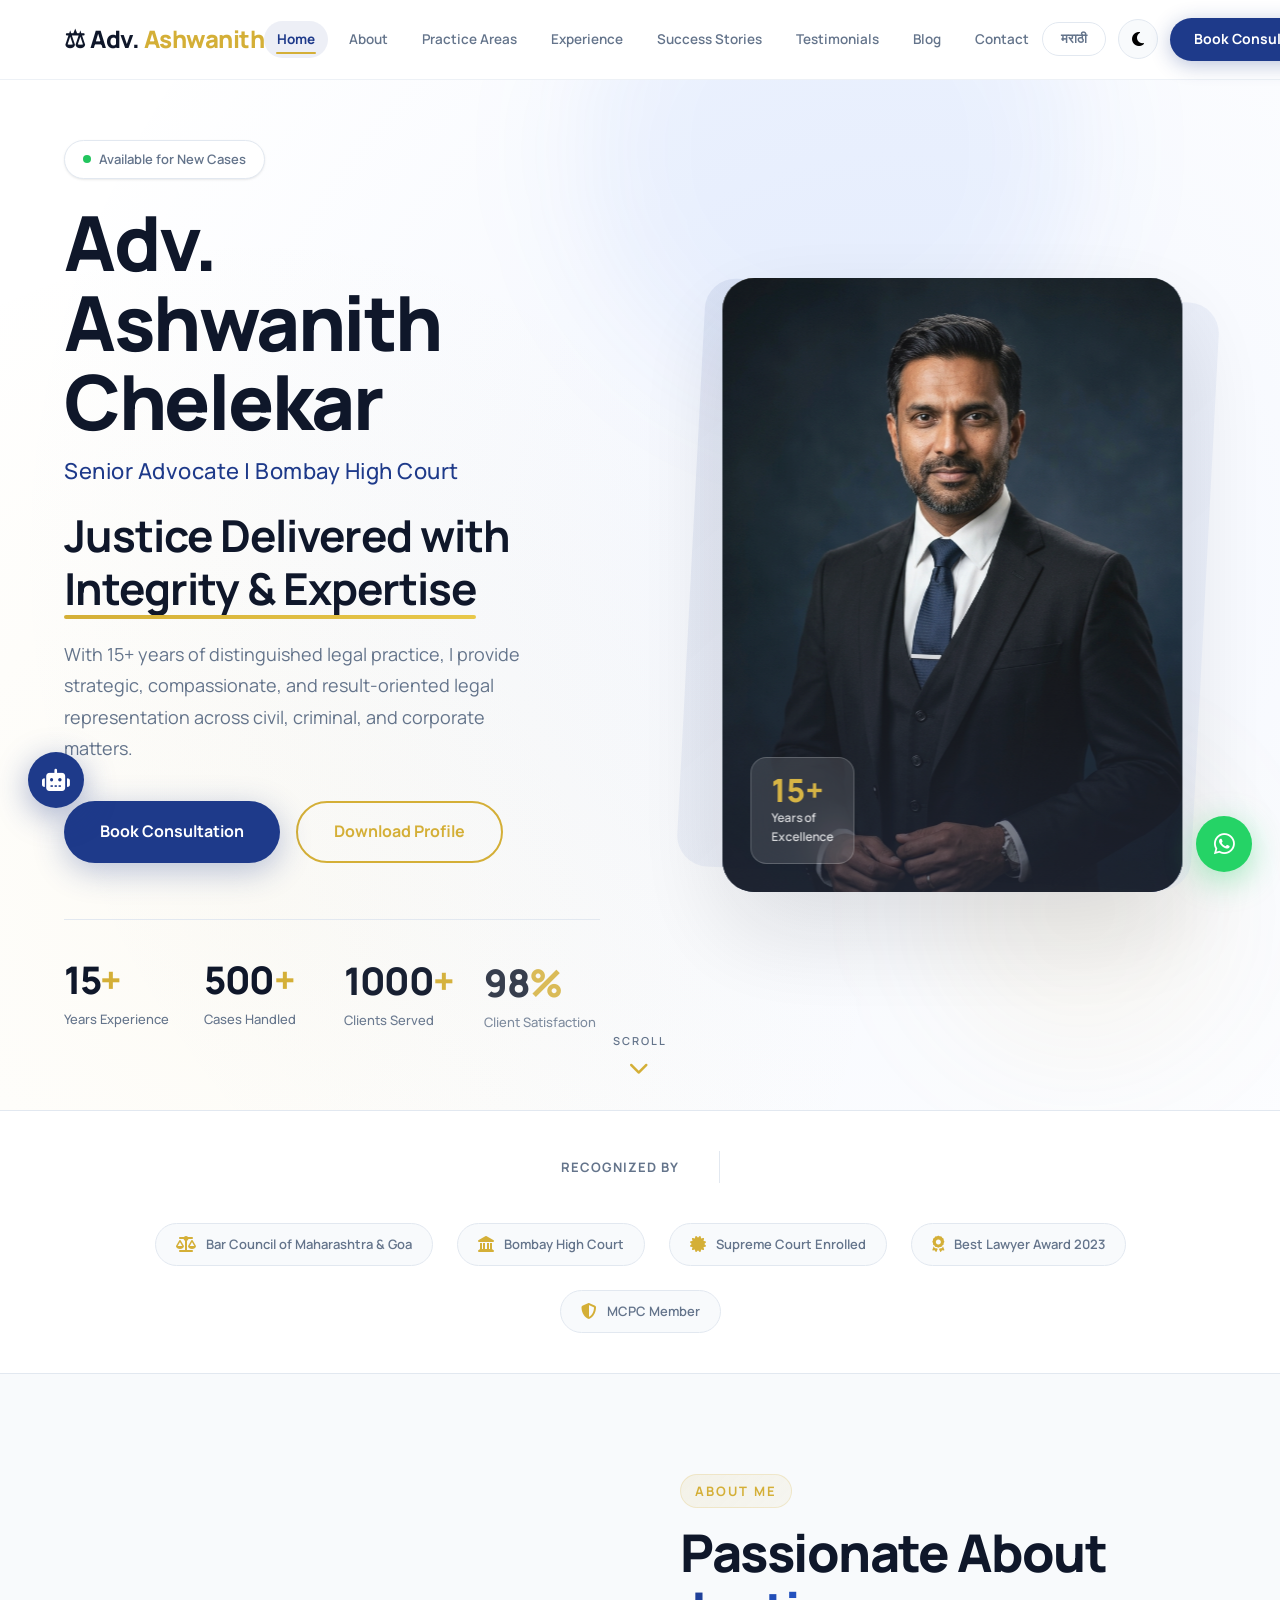
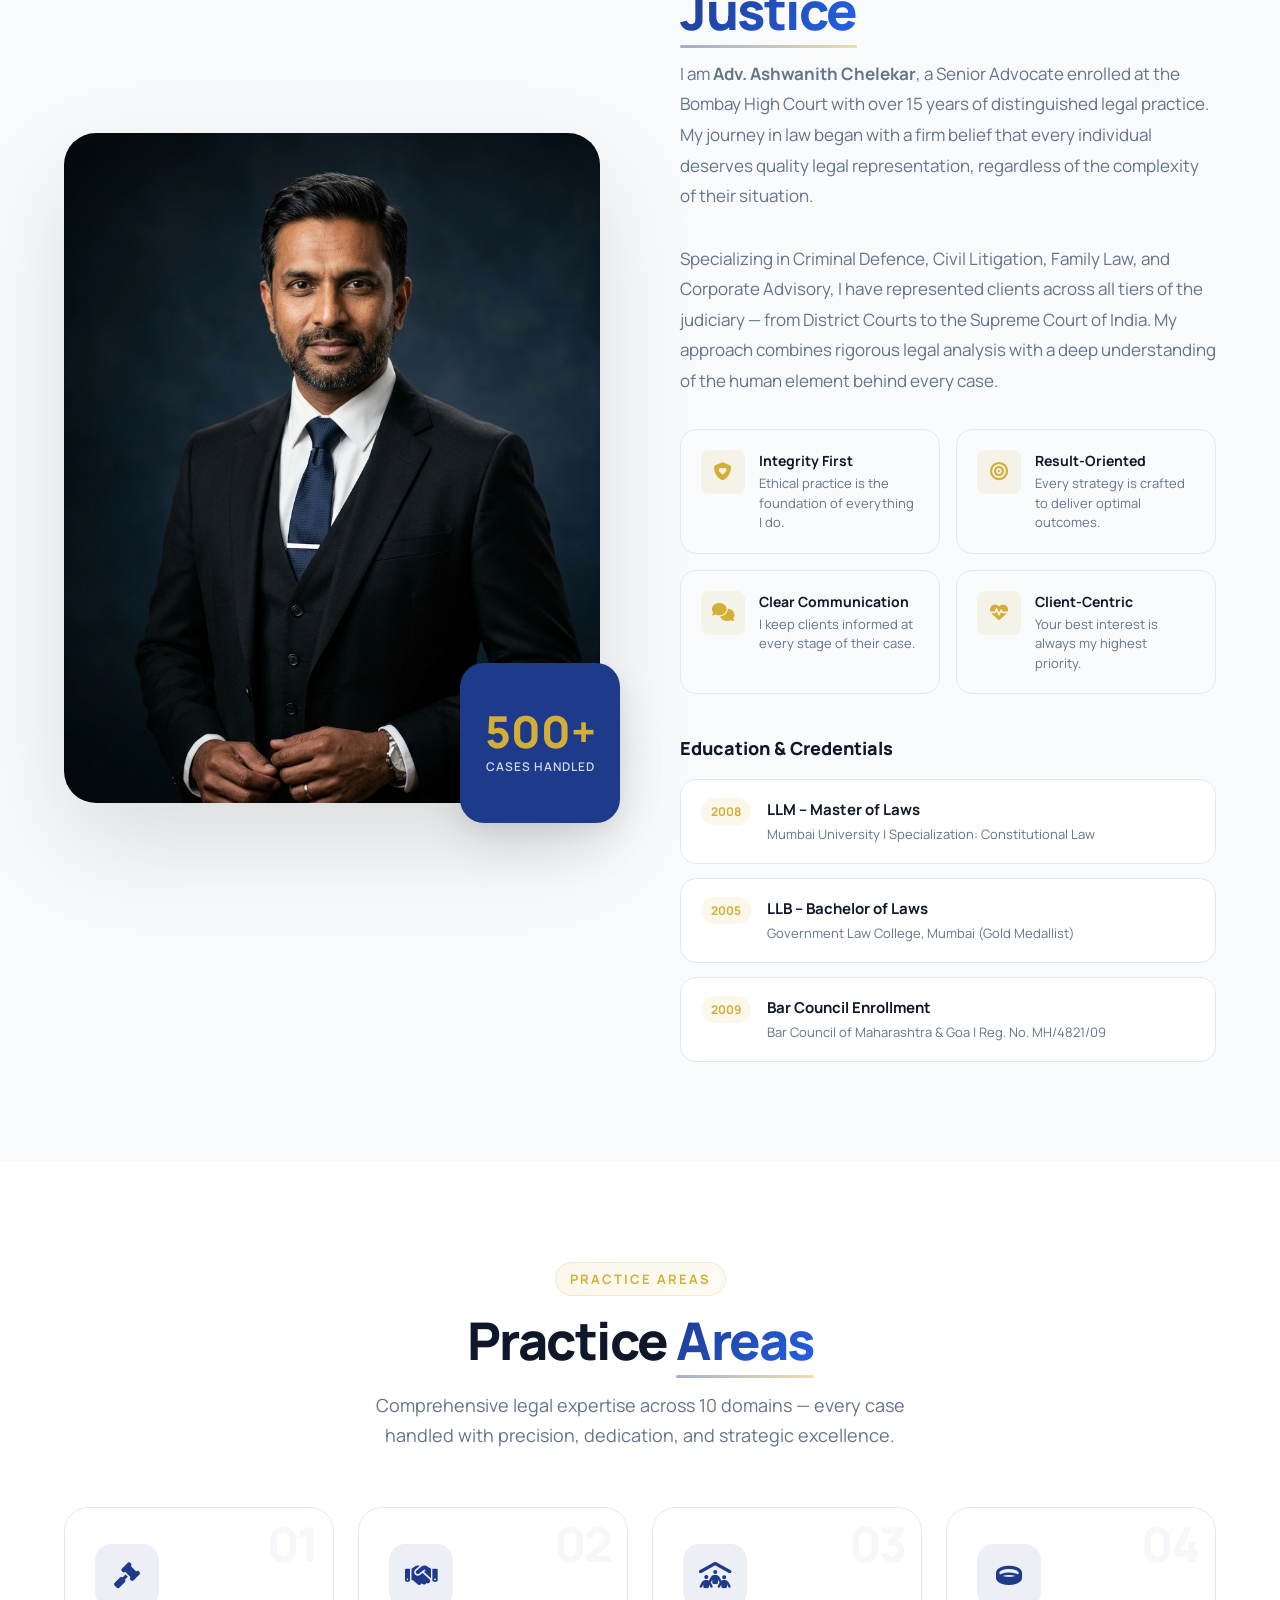
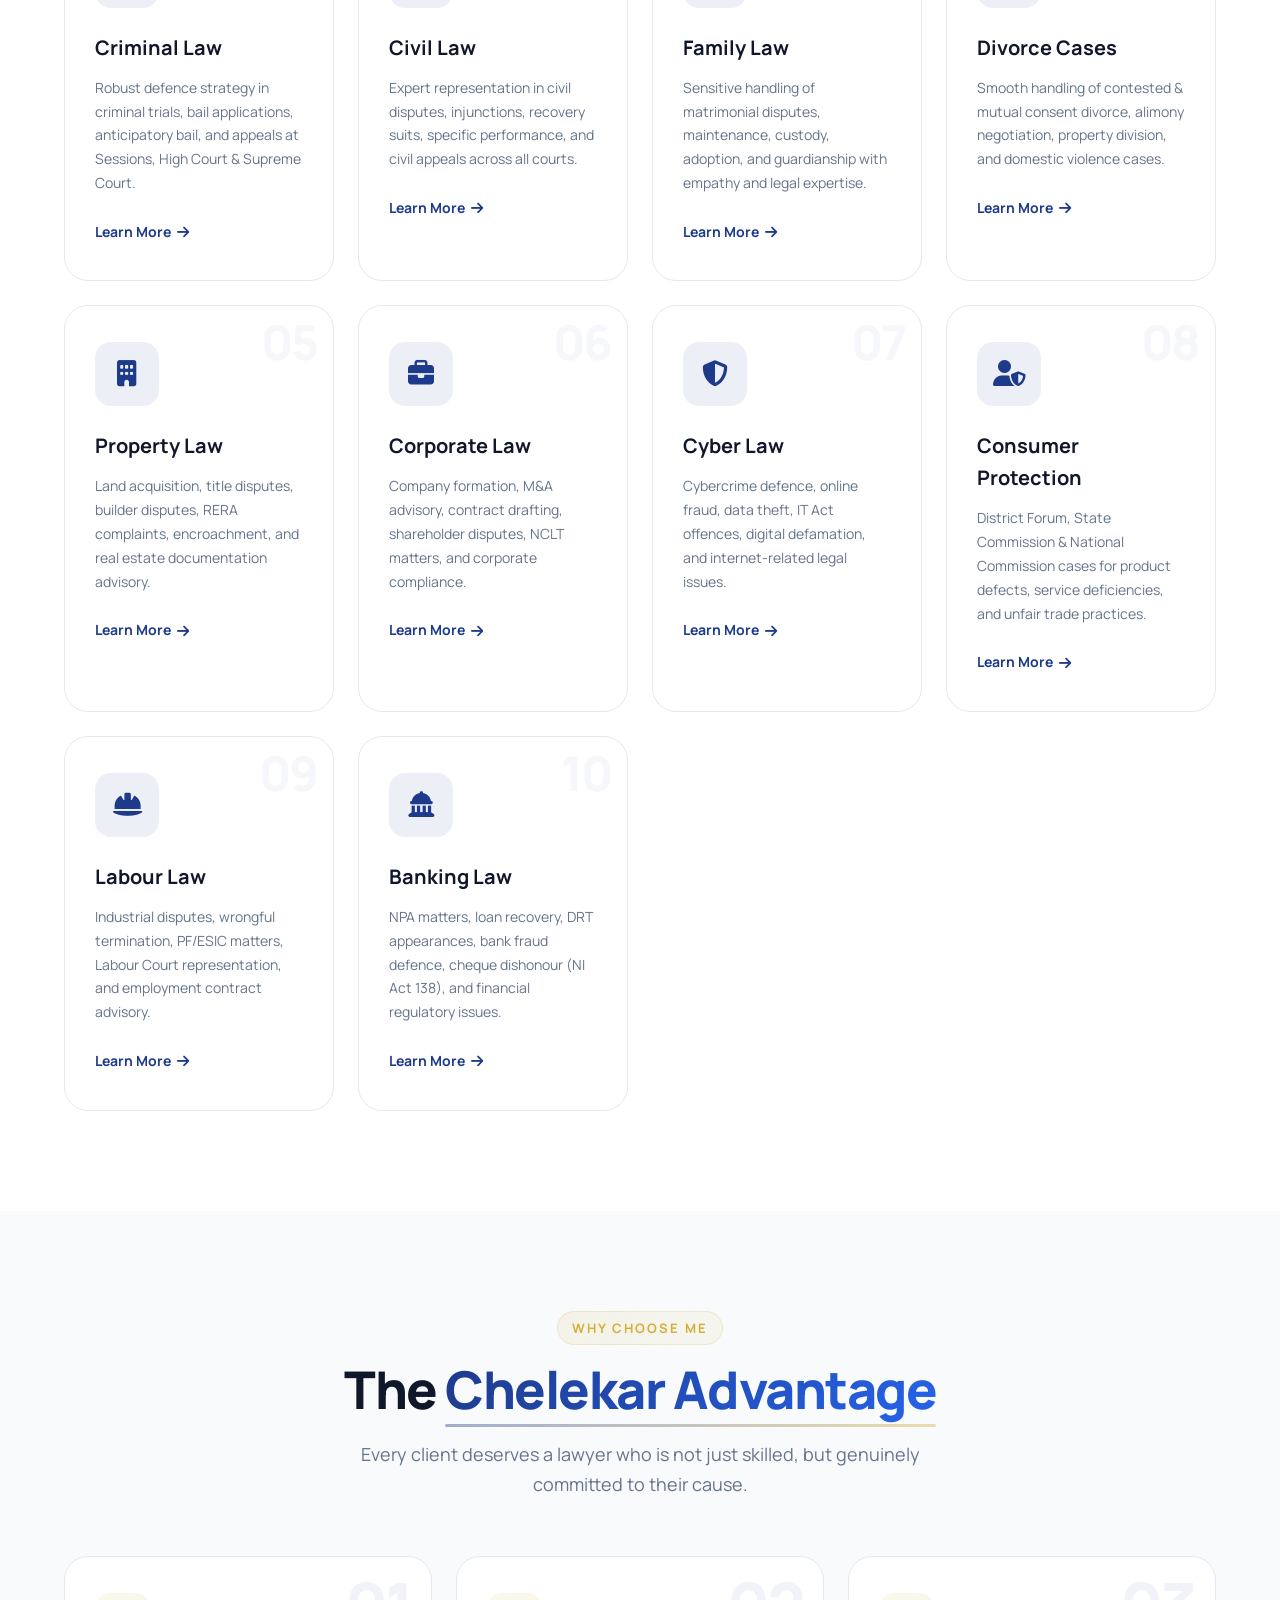
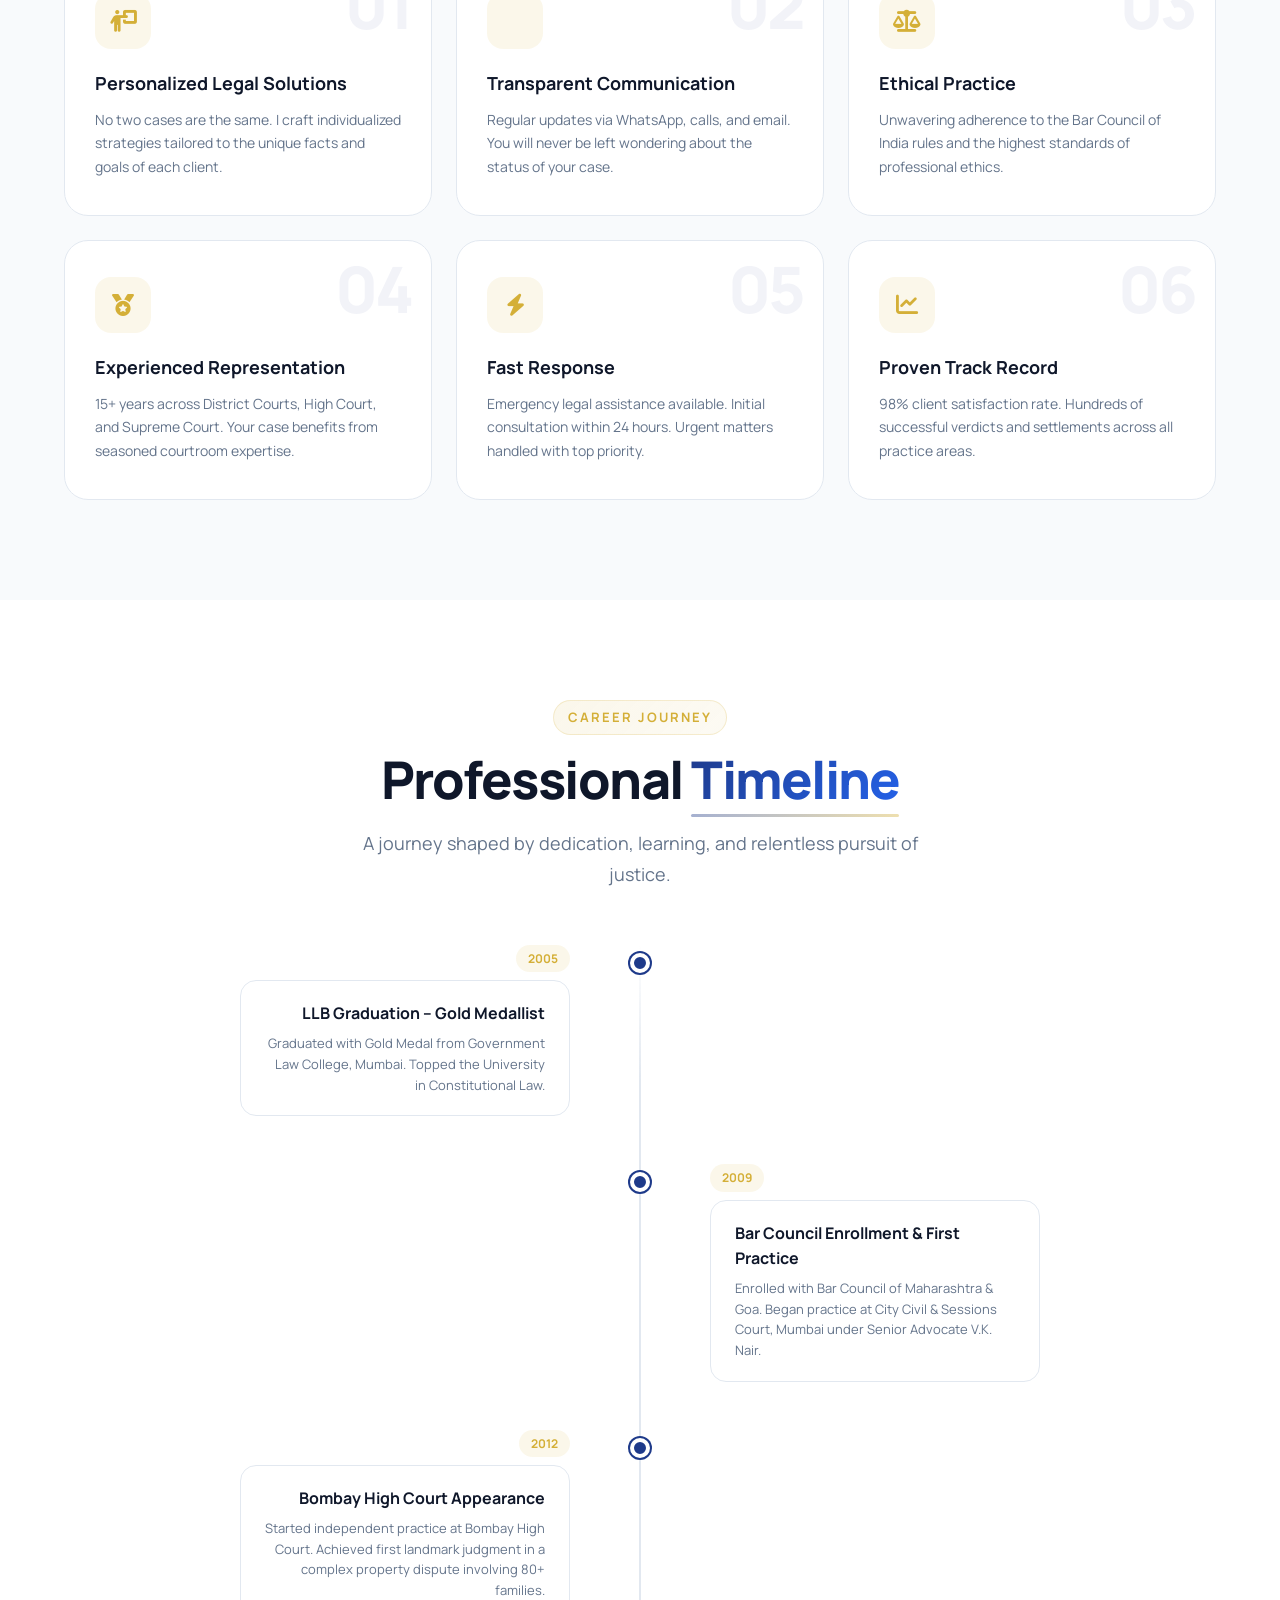
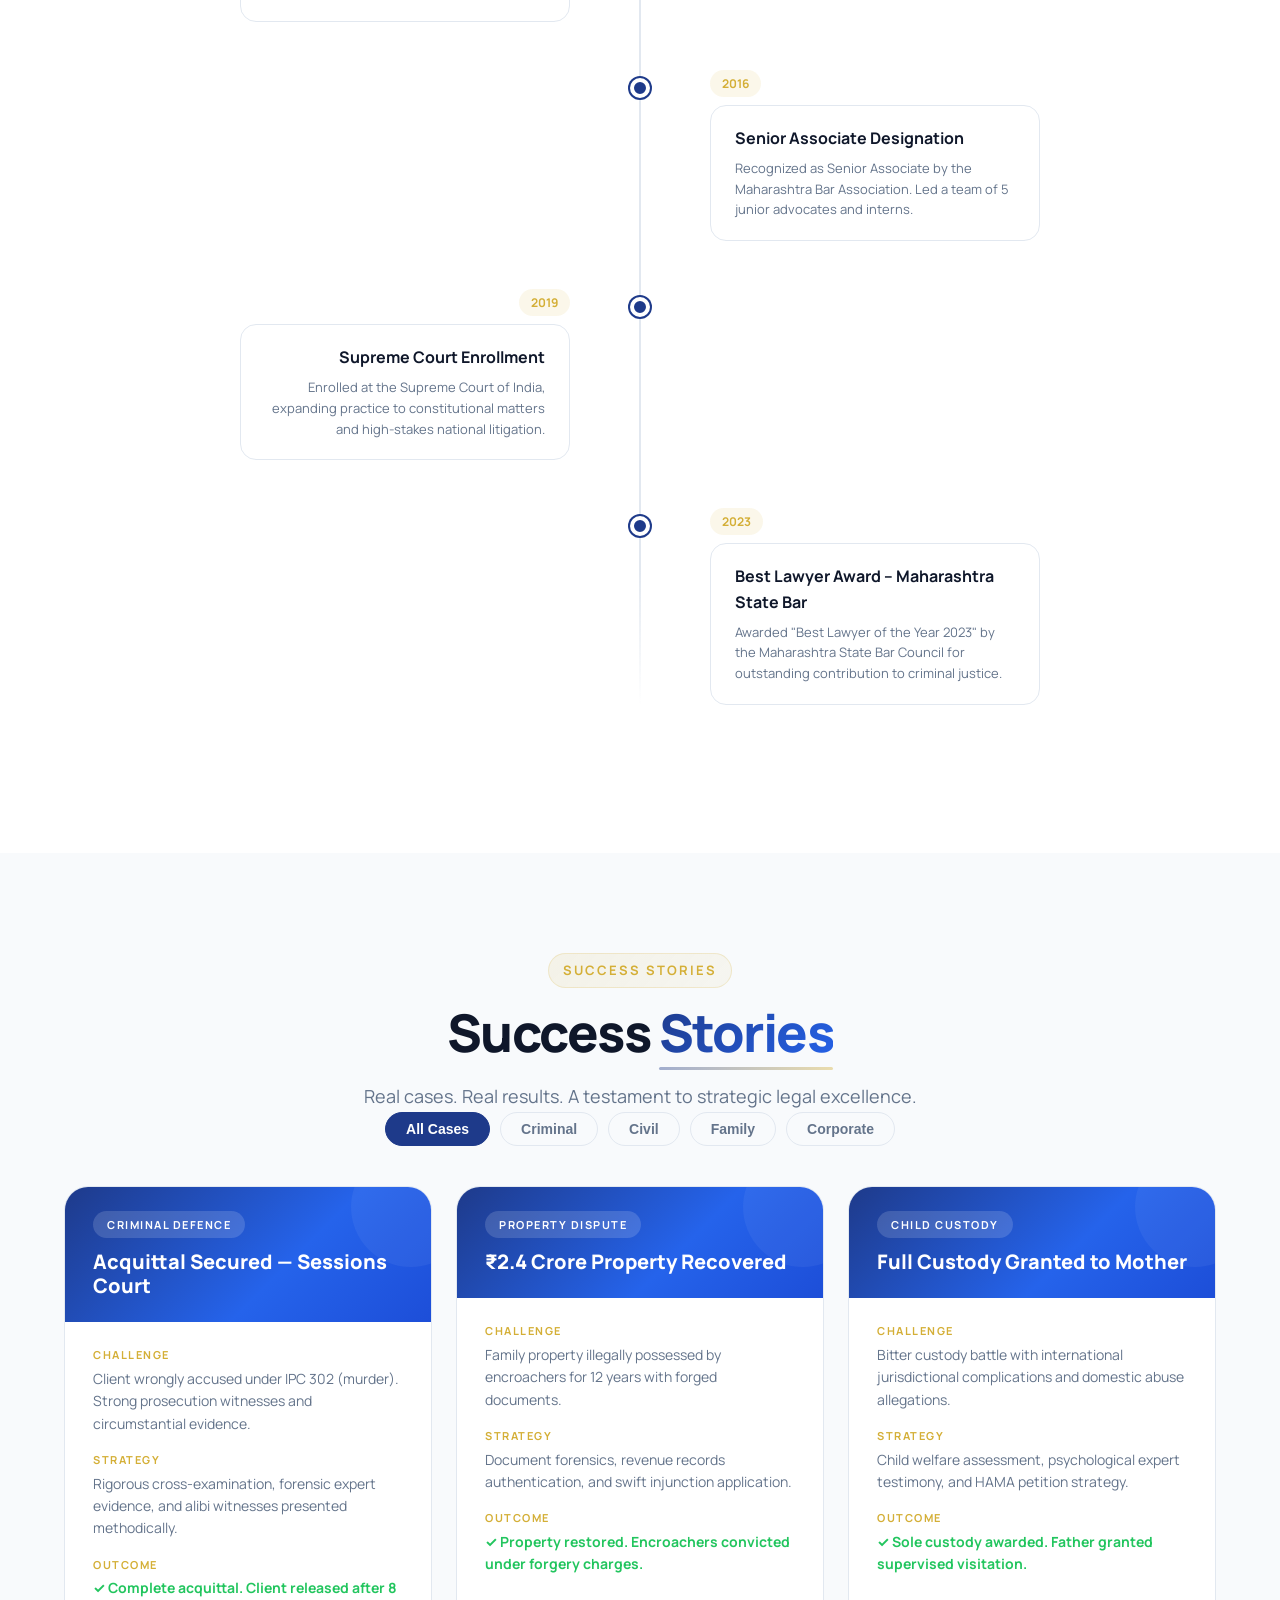
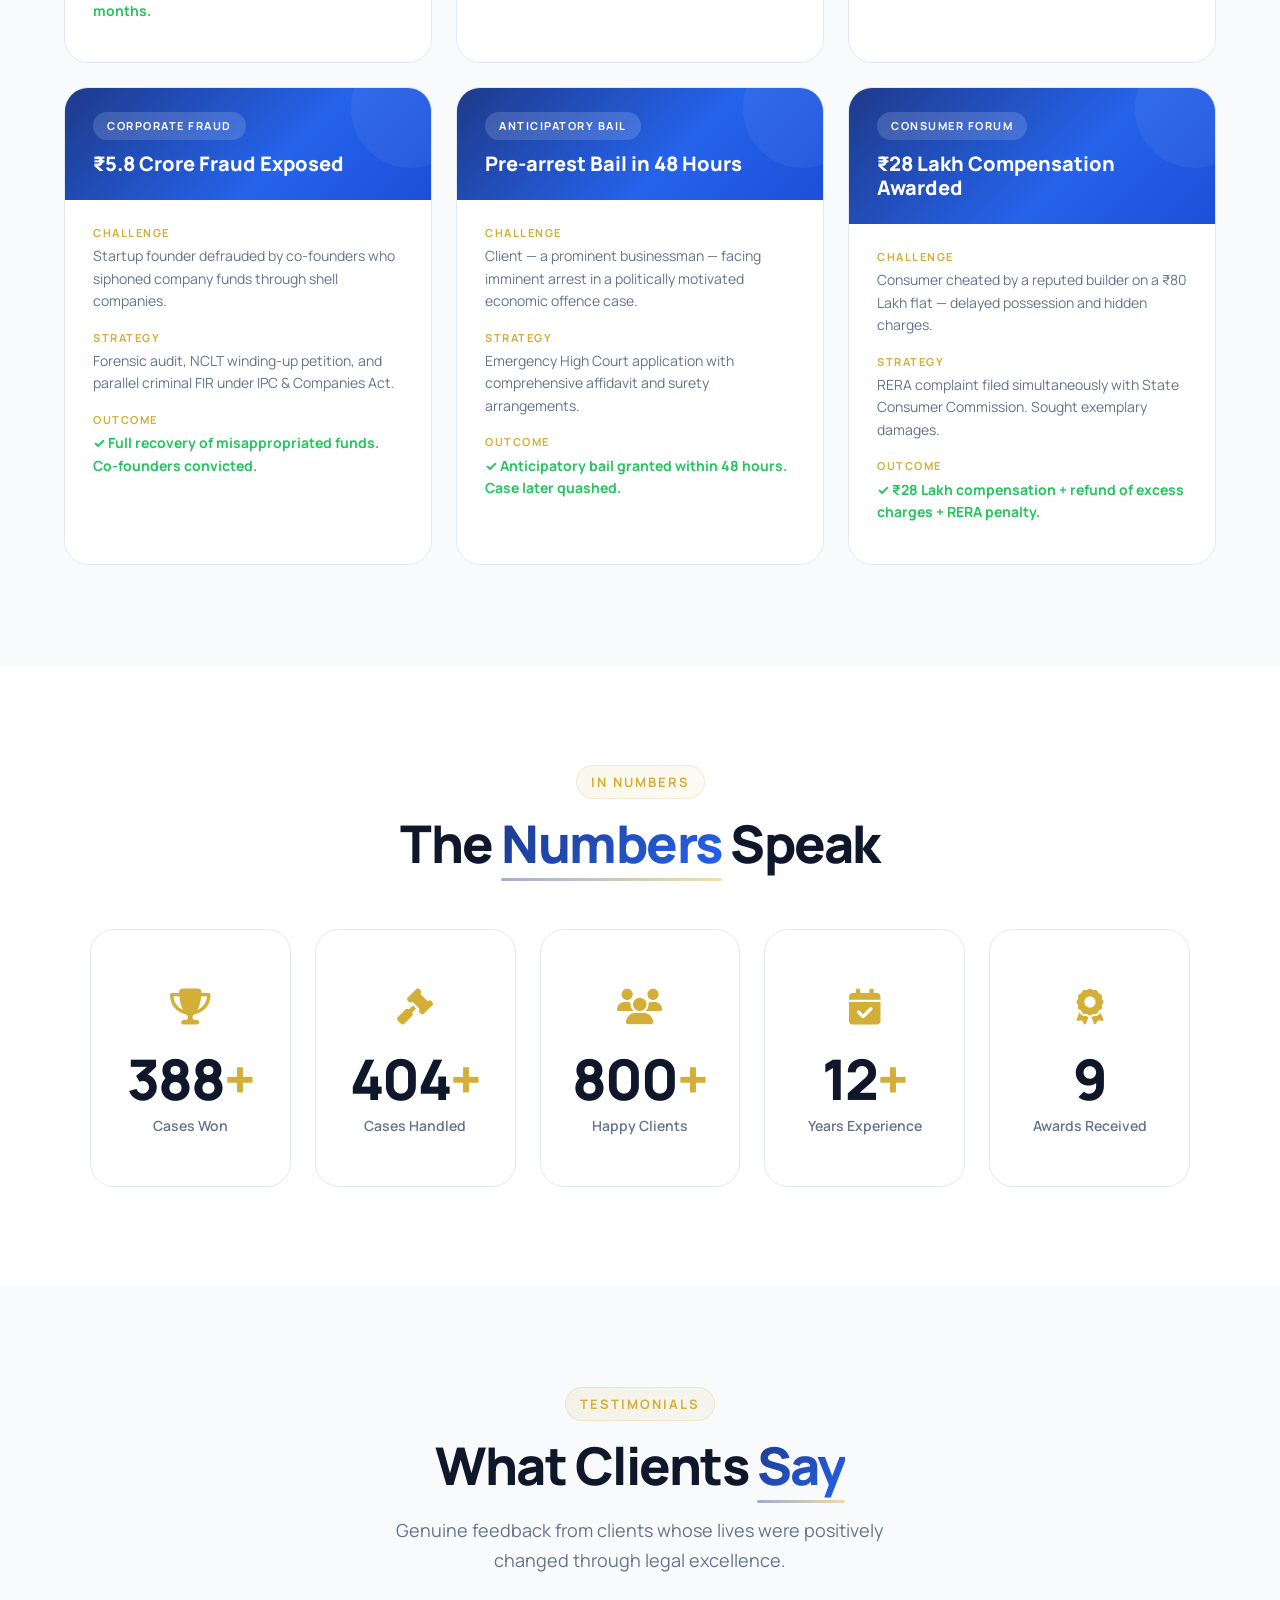
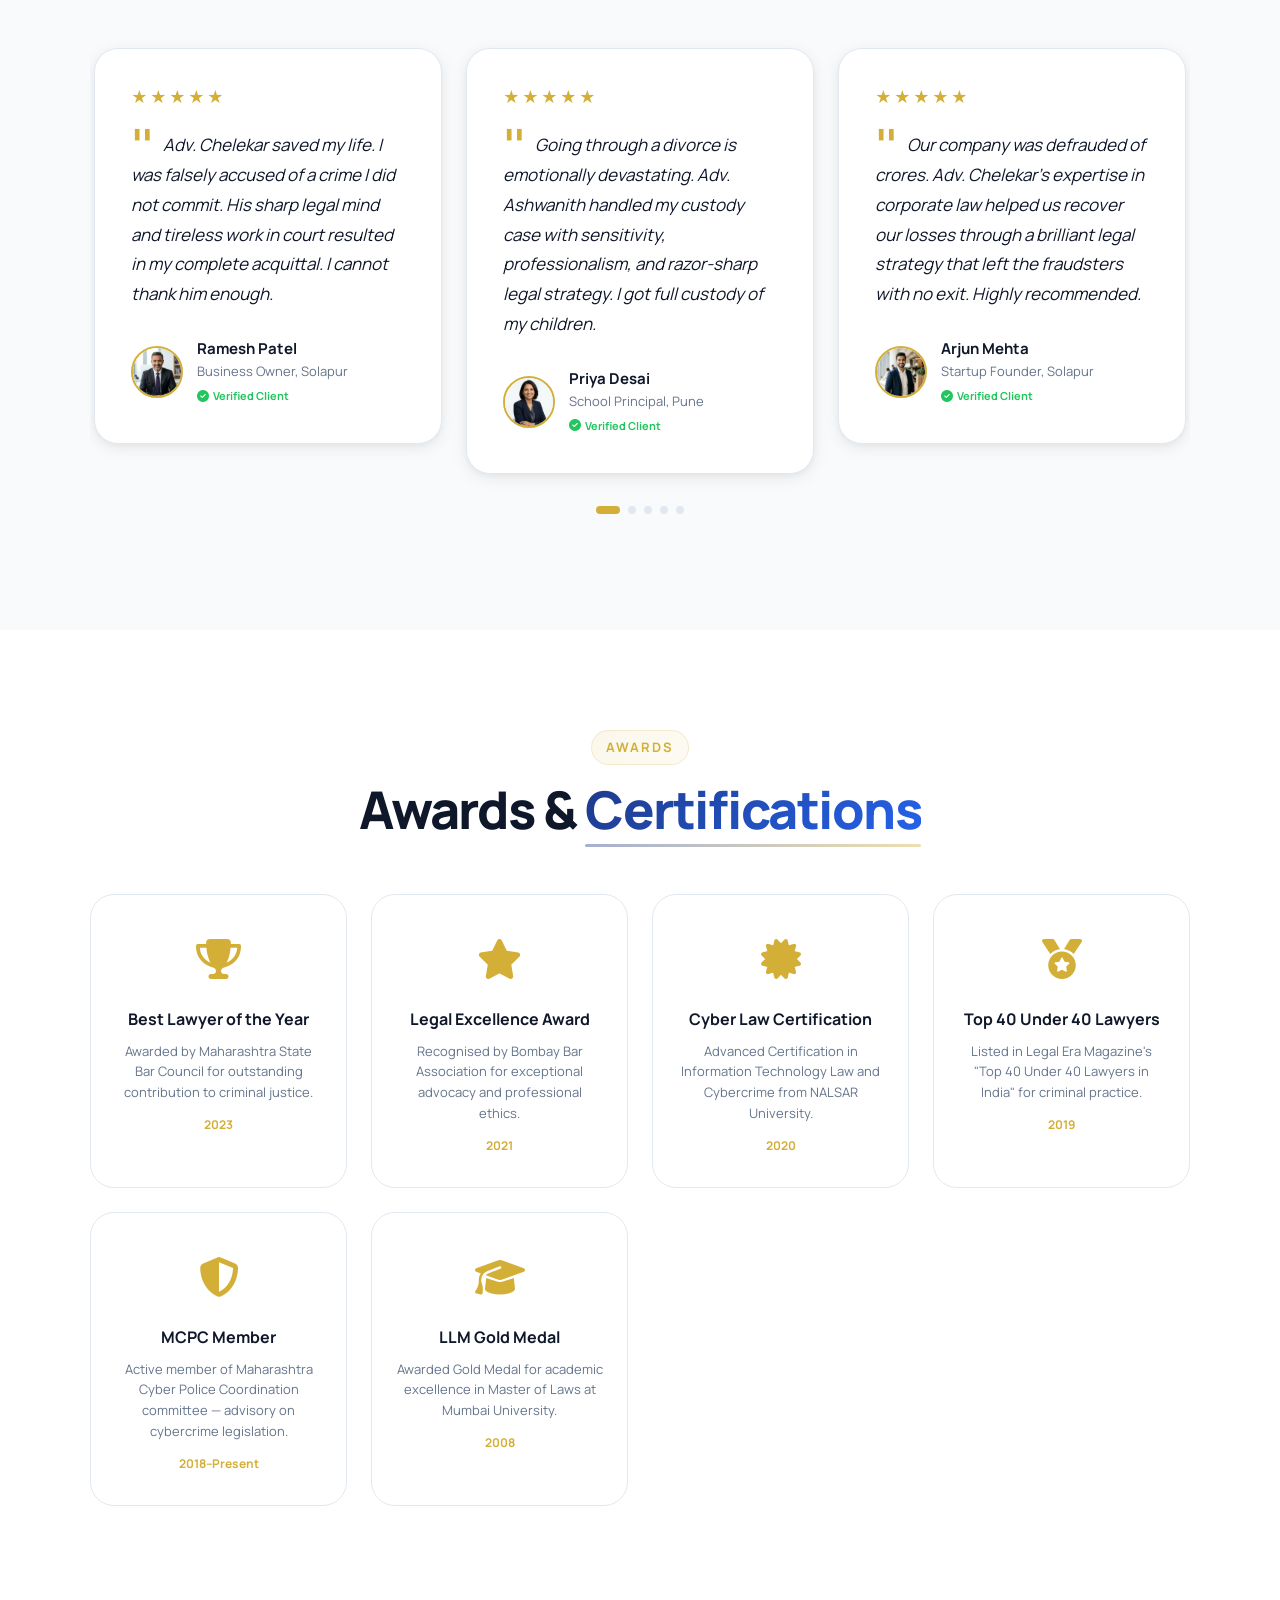
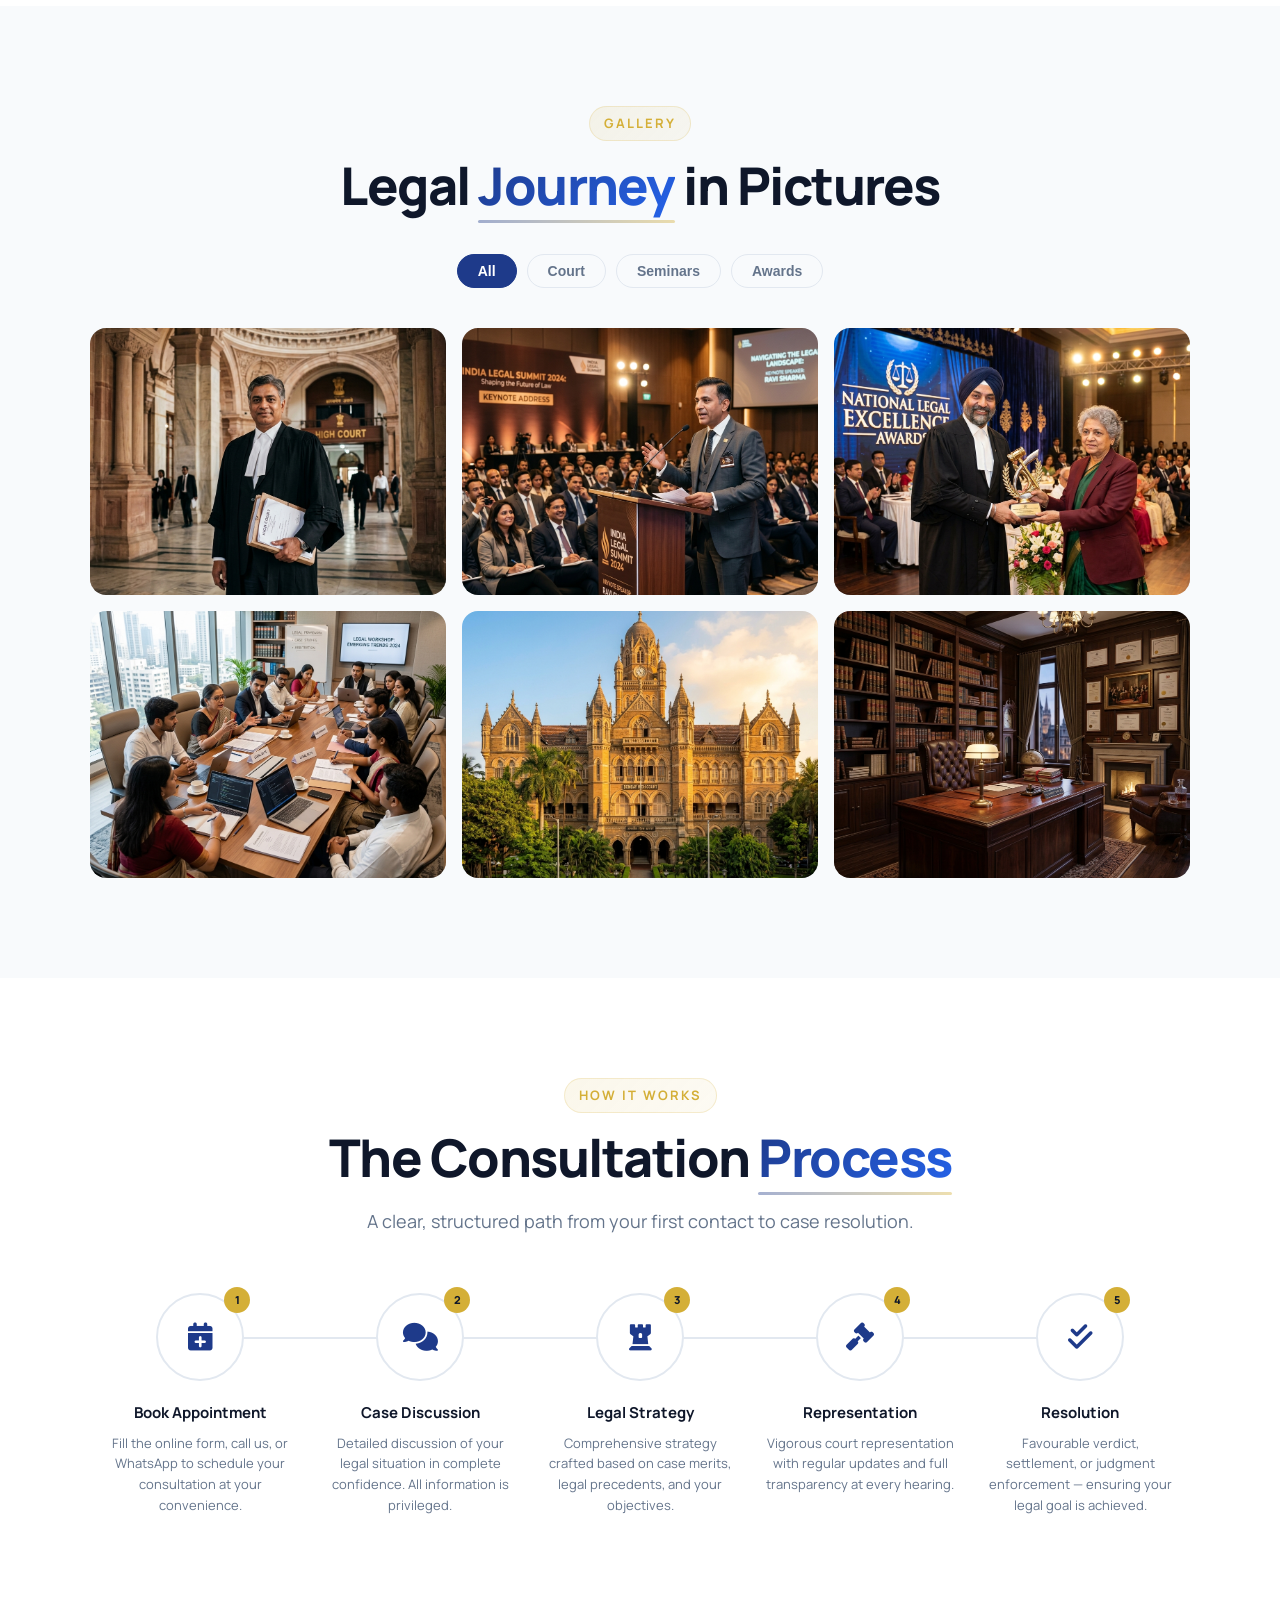
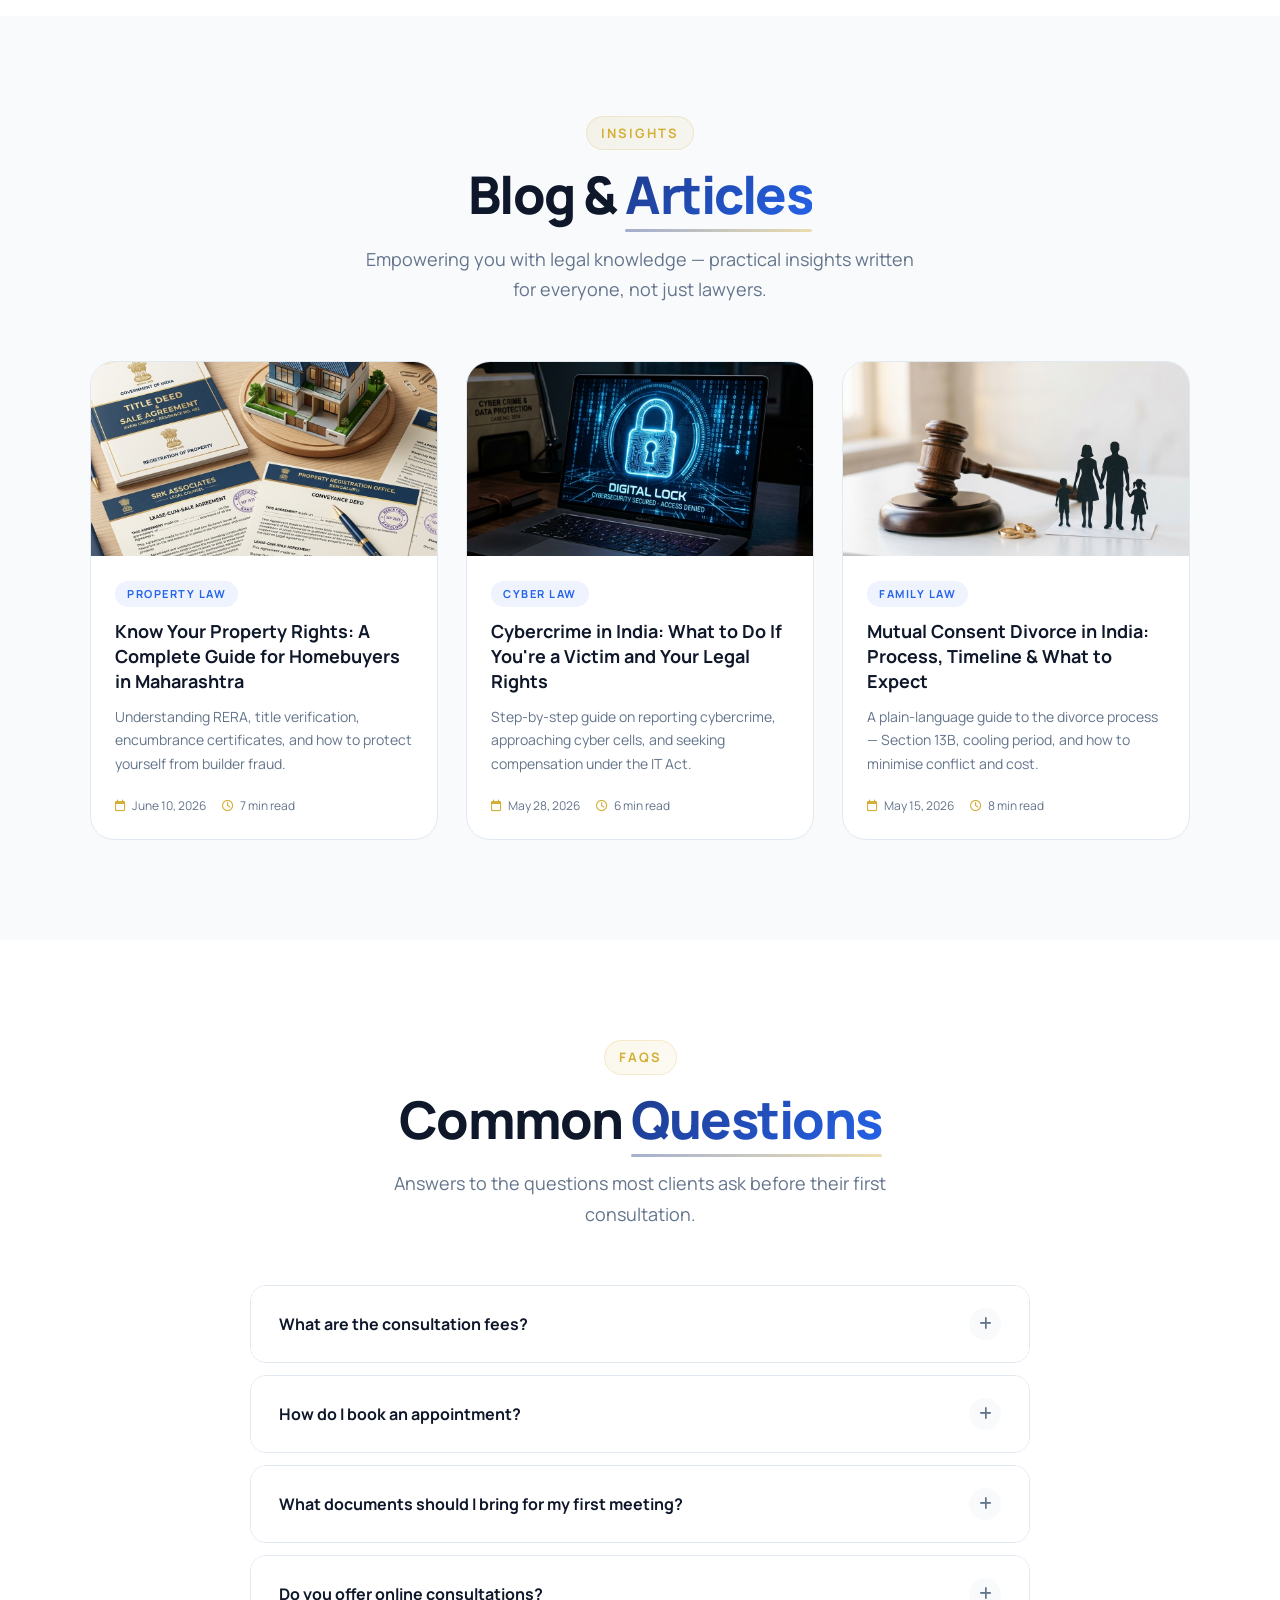
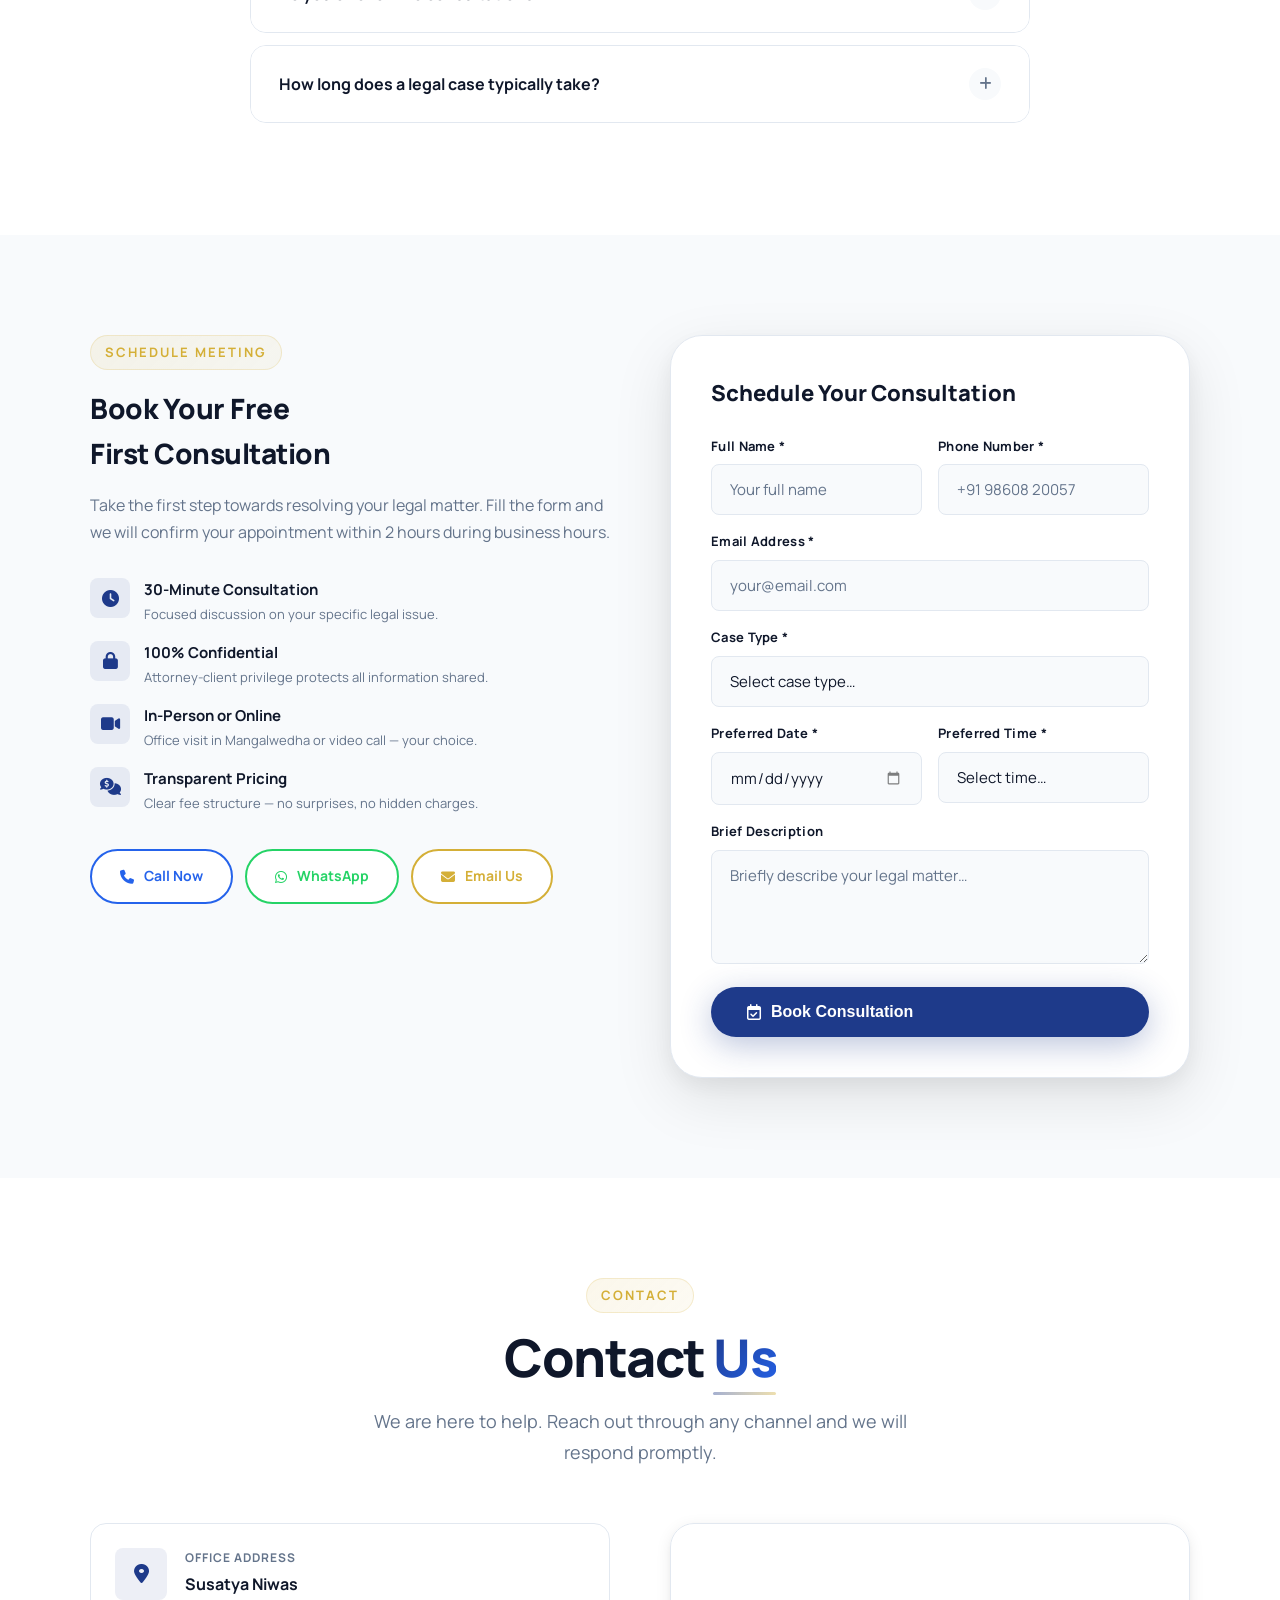
==== commit 1fbc3c17: "Update visible email text in UI to real email" ====
--- a/index.html
+++ b/index.html
@@ -1294,7 +1294,7 @@
             <div class="cc-icon"><i class="fa-solid fa-envelope" aria-hidden="true"></i></div>
             <div>
               <div class="cc-label">Email</div>
-              <div class="cc-value">ashwanith@advashwanith.com</div>
+              <div class="cc-value">nanavakil22@gmail.com</div>
               <div class="cc-sub">Response within 4 business hours</div>
             </div>
           </div>
@@ -1460,7 +1460,7 @@
         </div>
         <div class="footer-contact-item">
           <i class="fa-solid fa-envelope" aria-hidden="true"></i>
-          <span>ashwanith@advashwanith.com</span>
+          <span>nanavakil22@gmail.com</span>
         </div>
         <div class="footer-contact-item">
           <i class="fa-regular fa-clock" aria-hidden="true"></i>
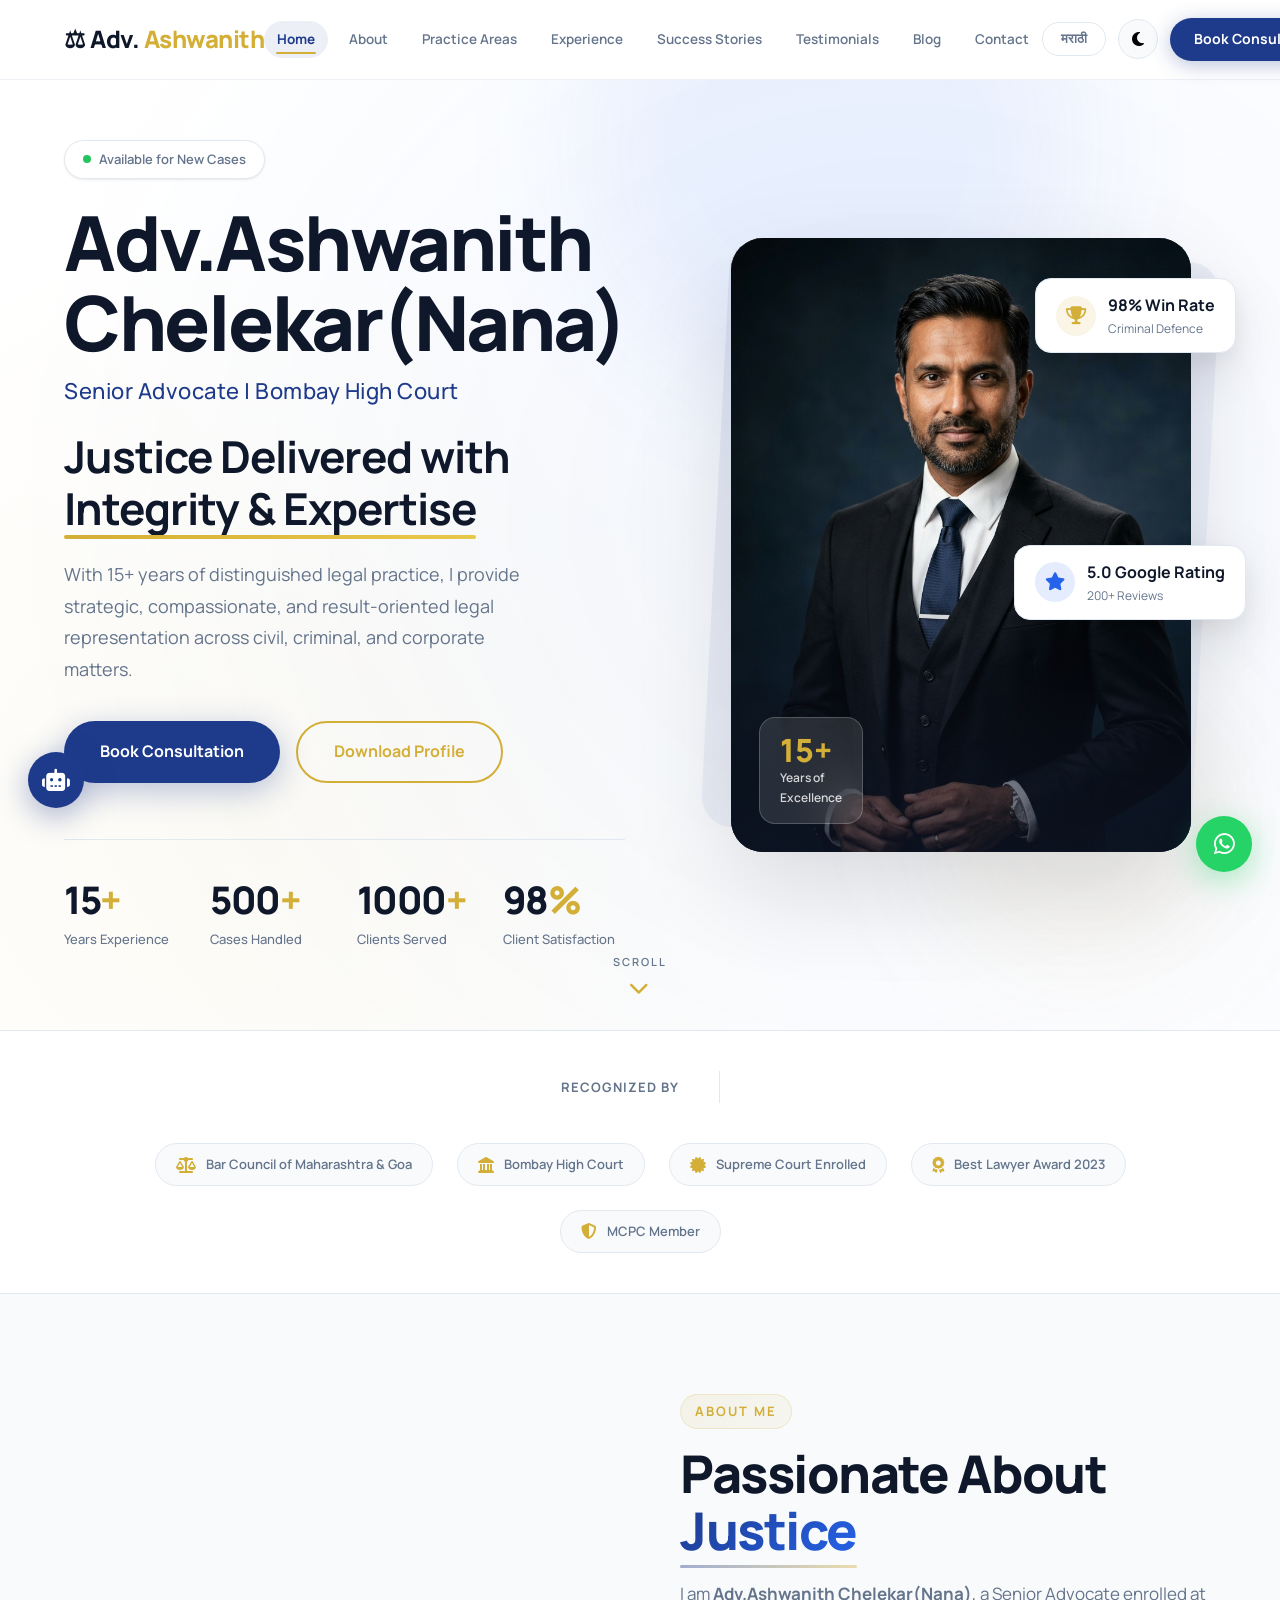
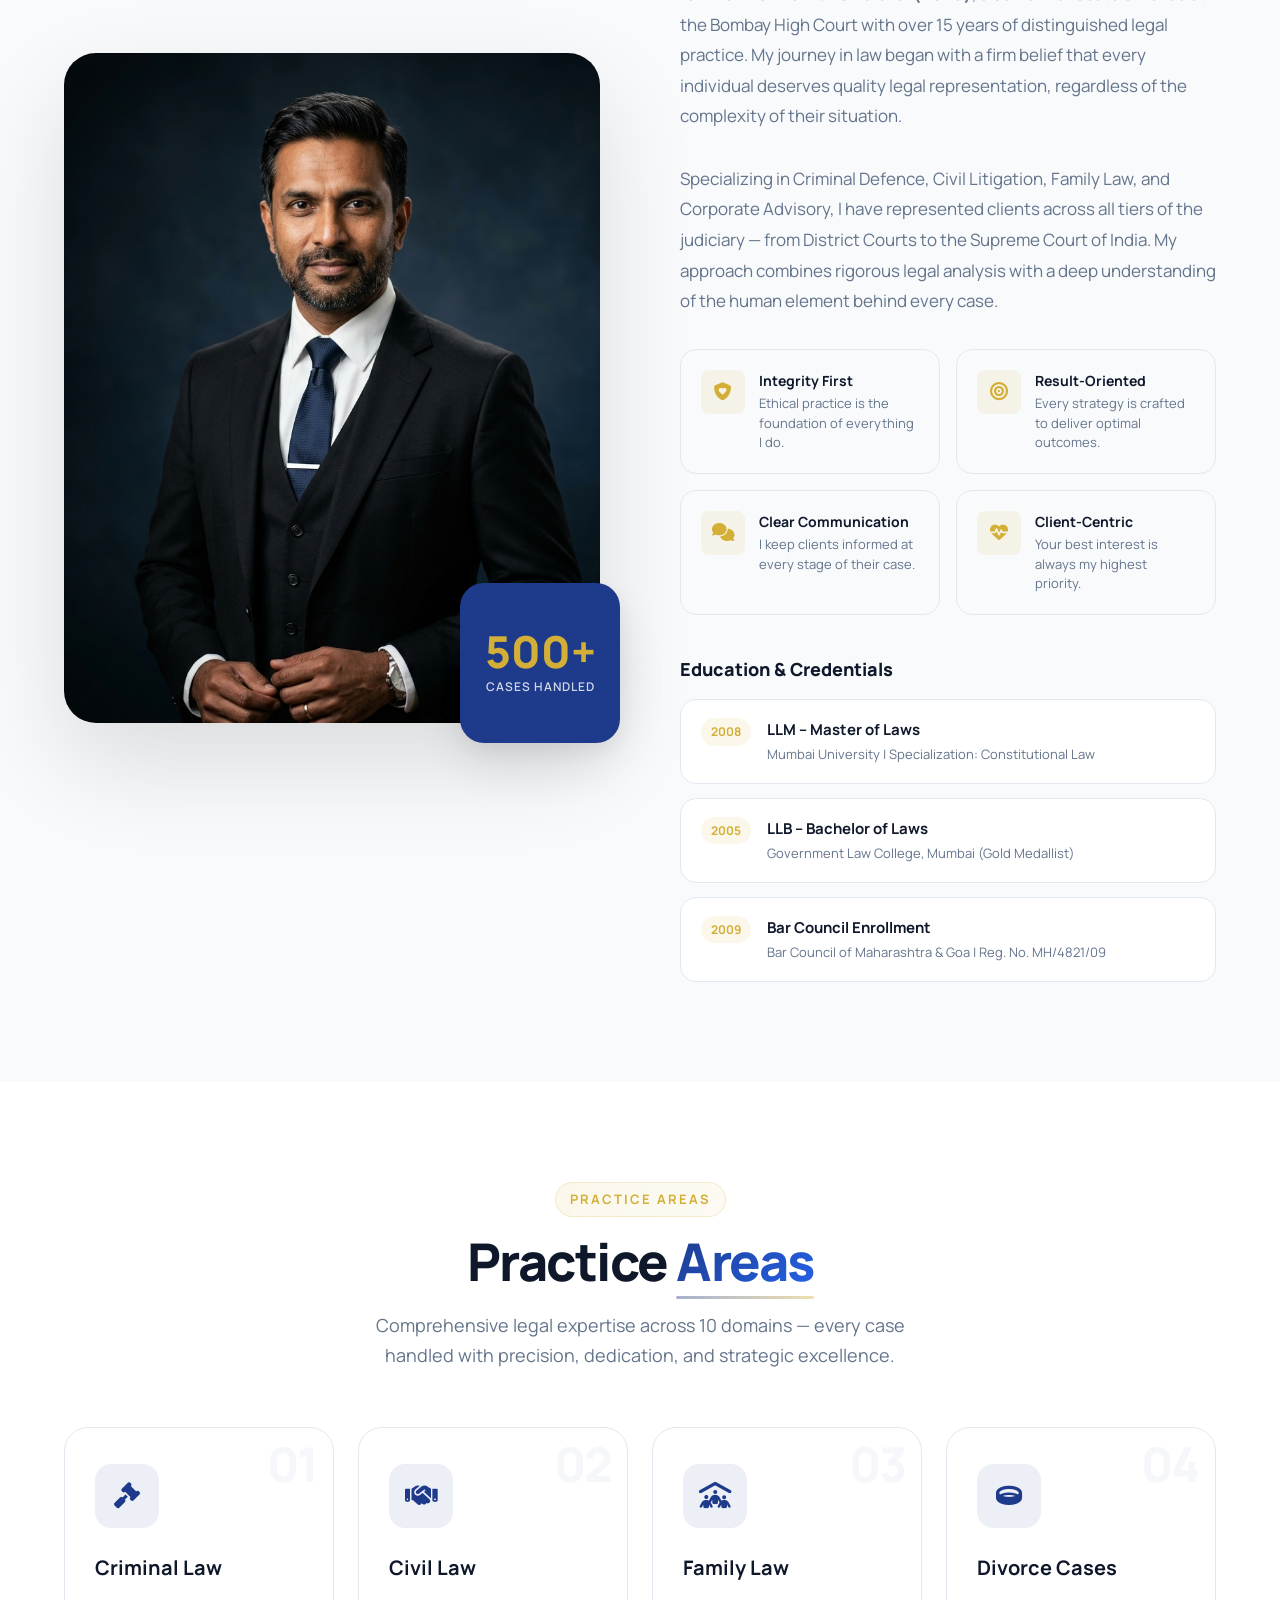
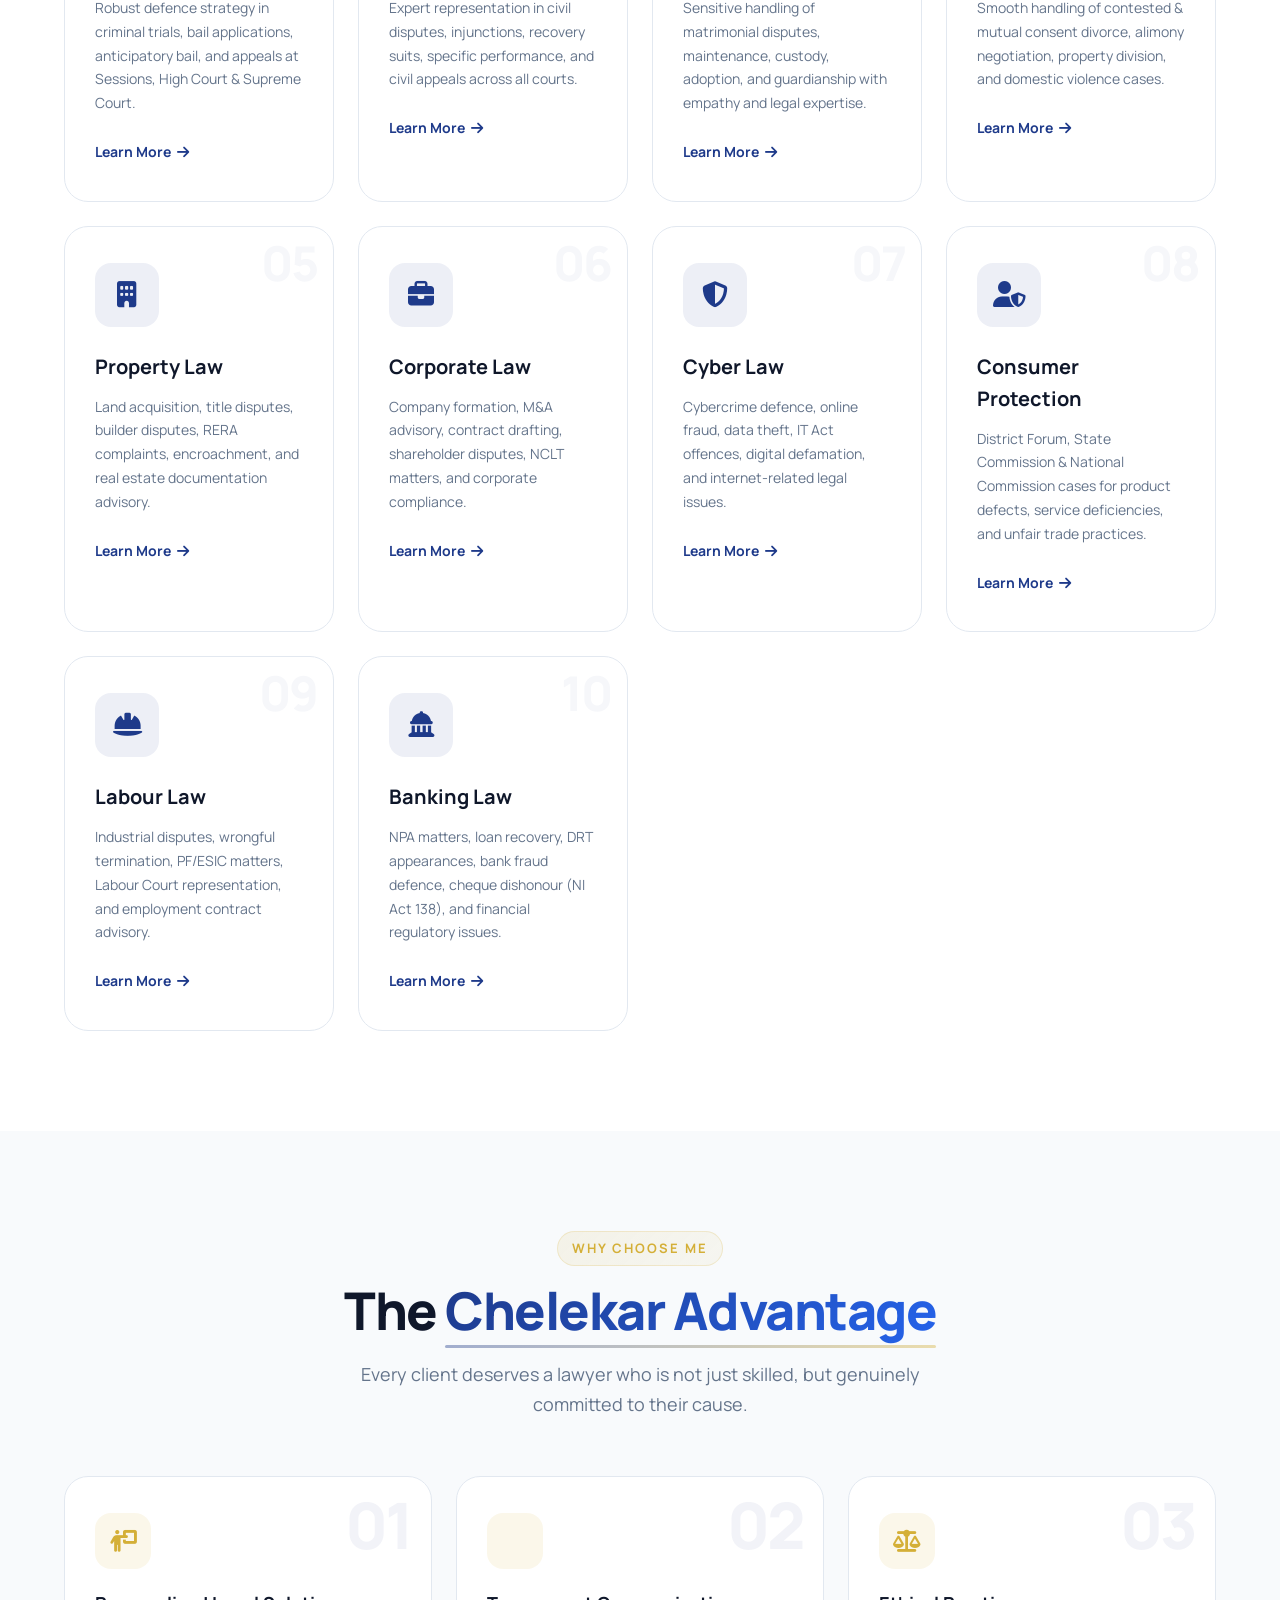
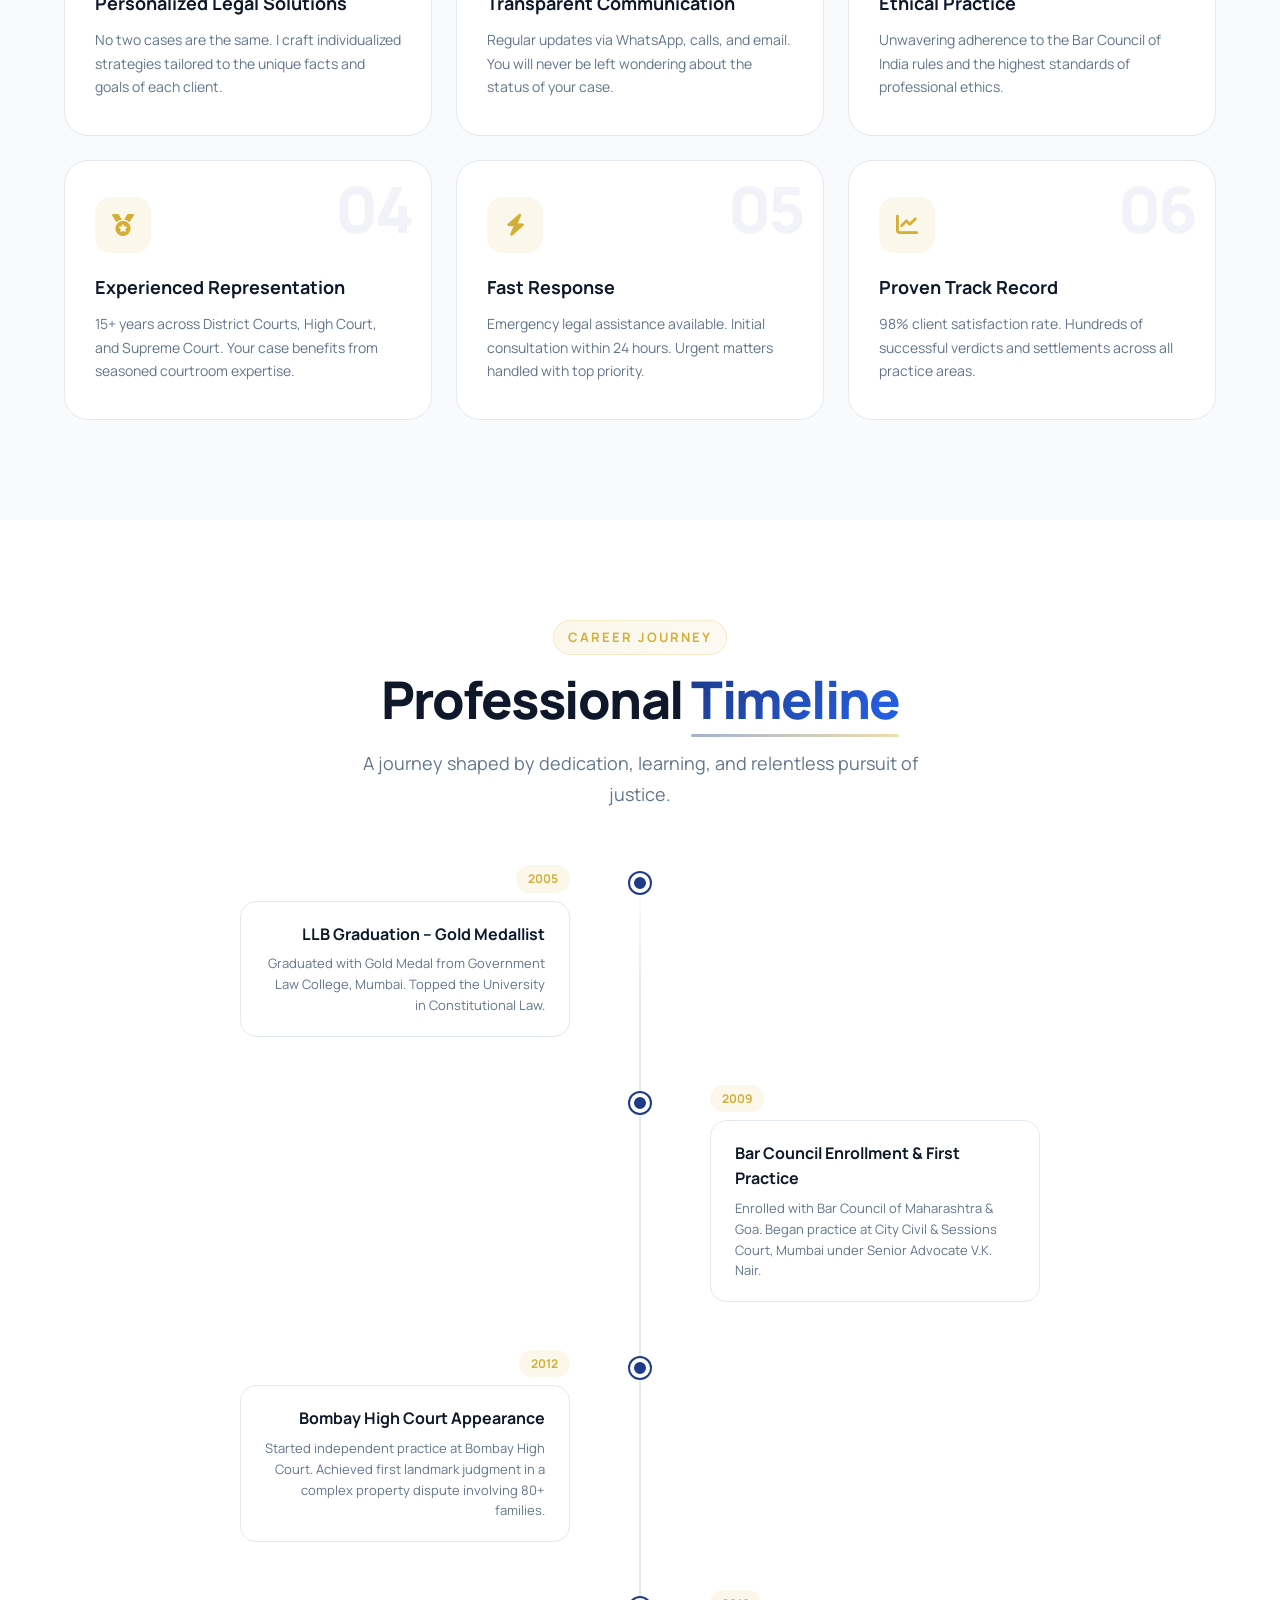
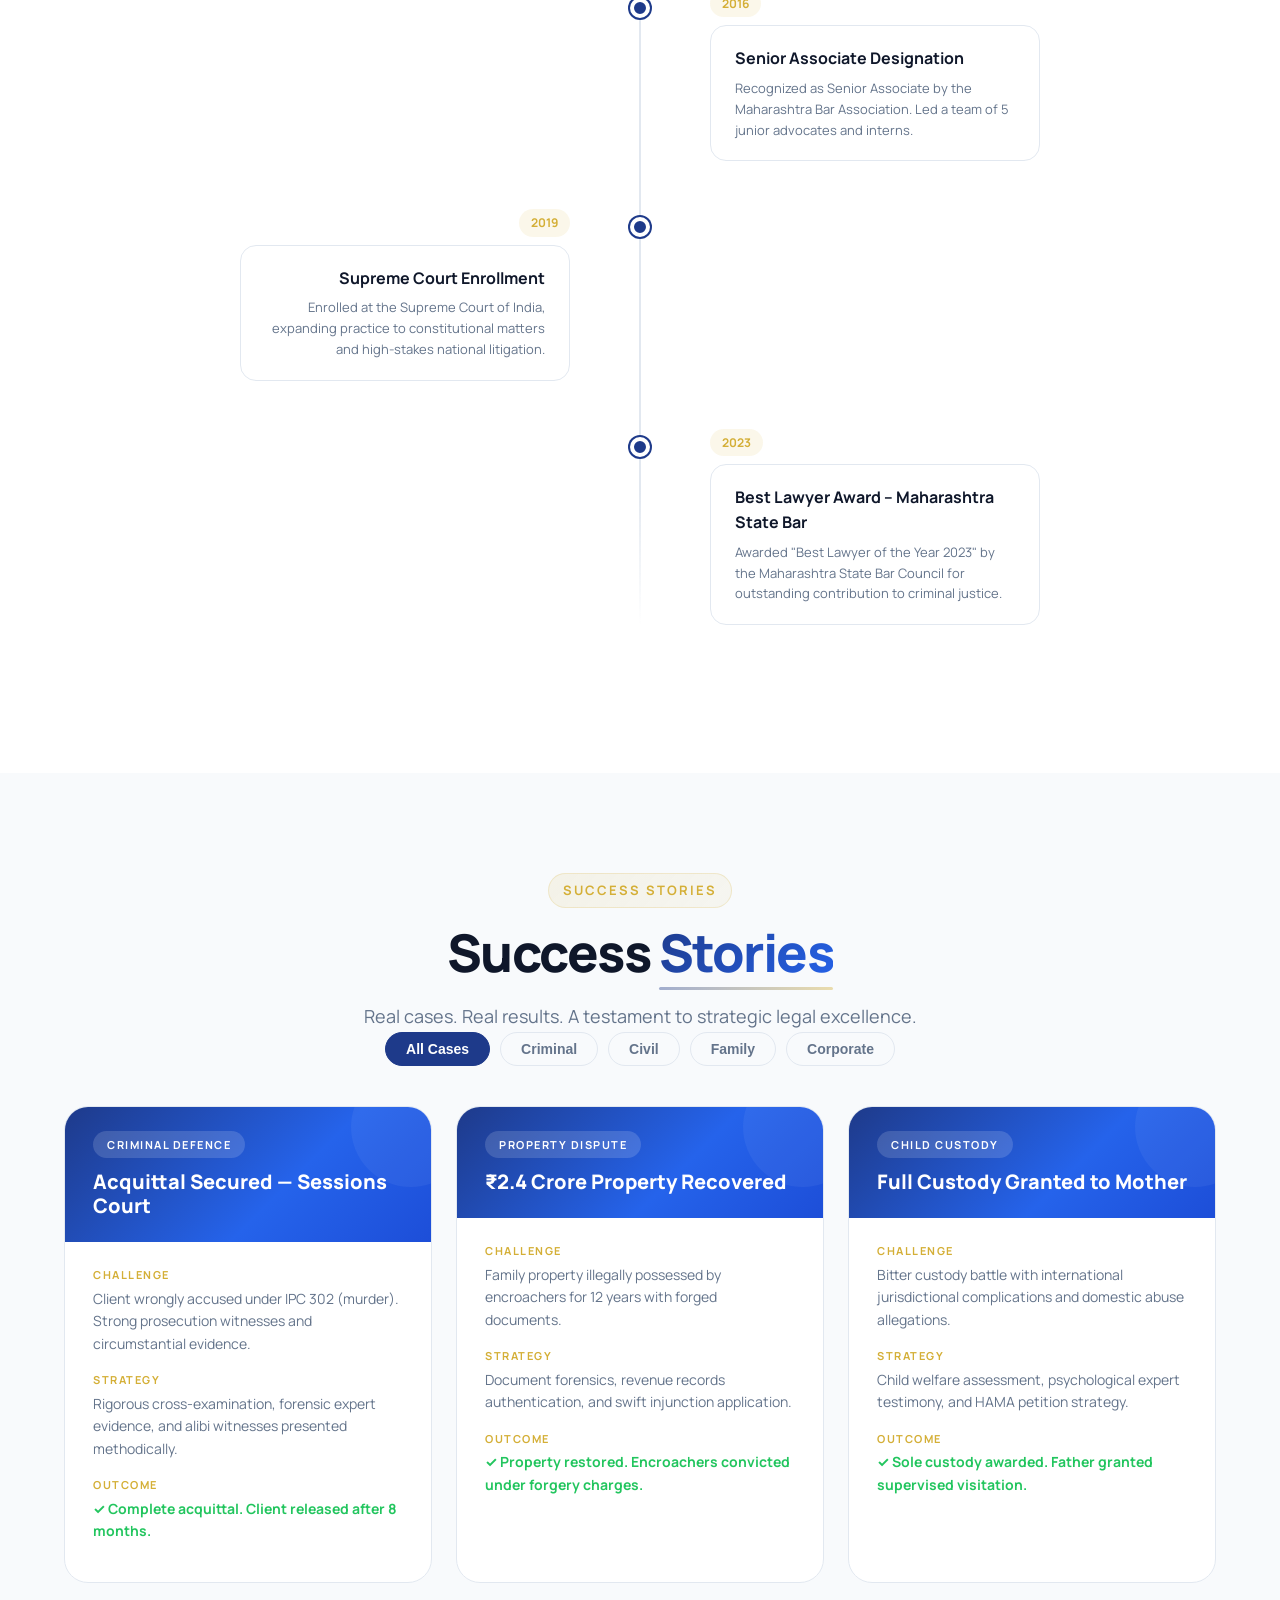
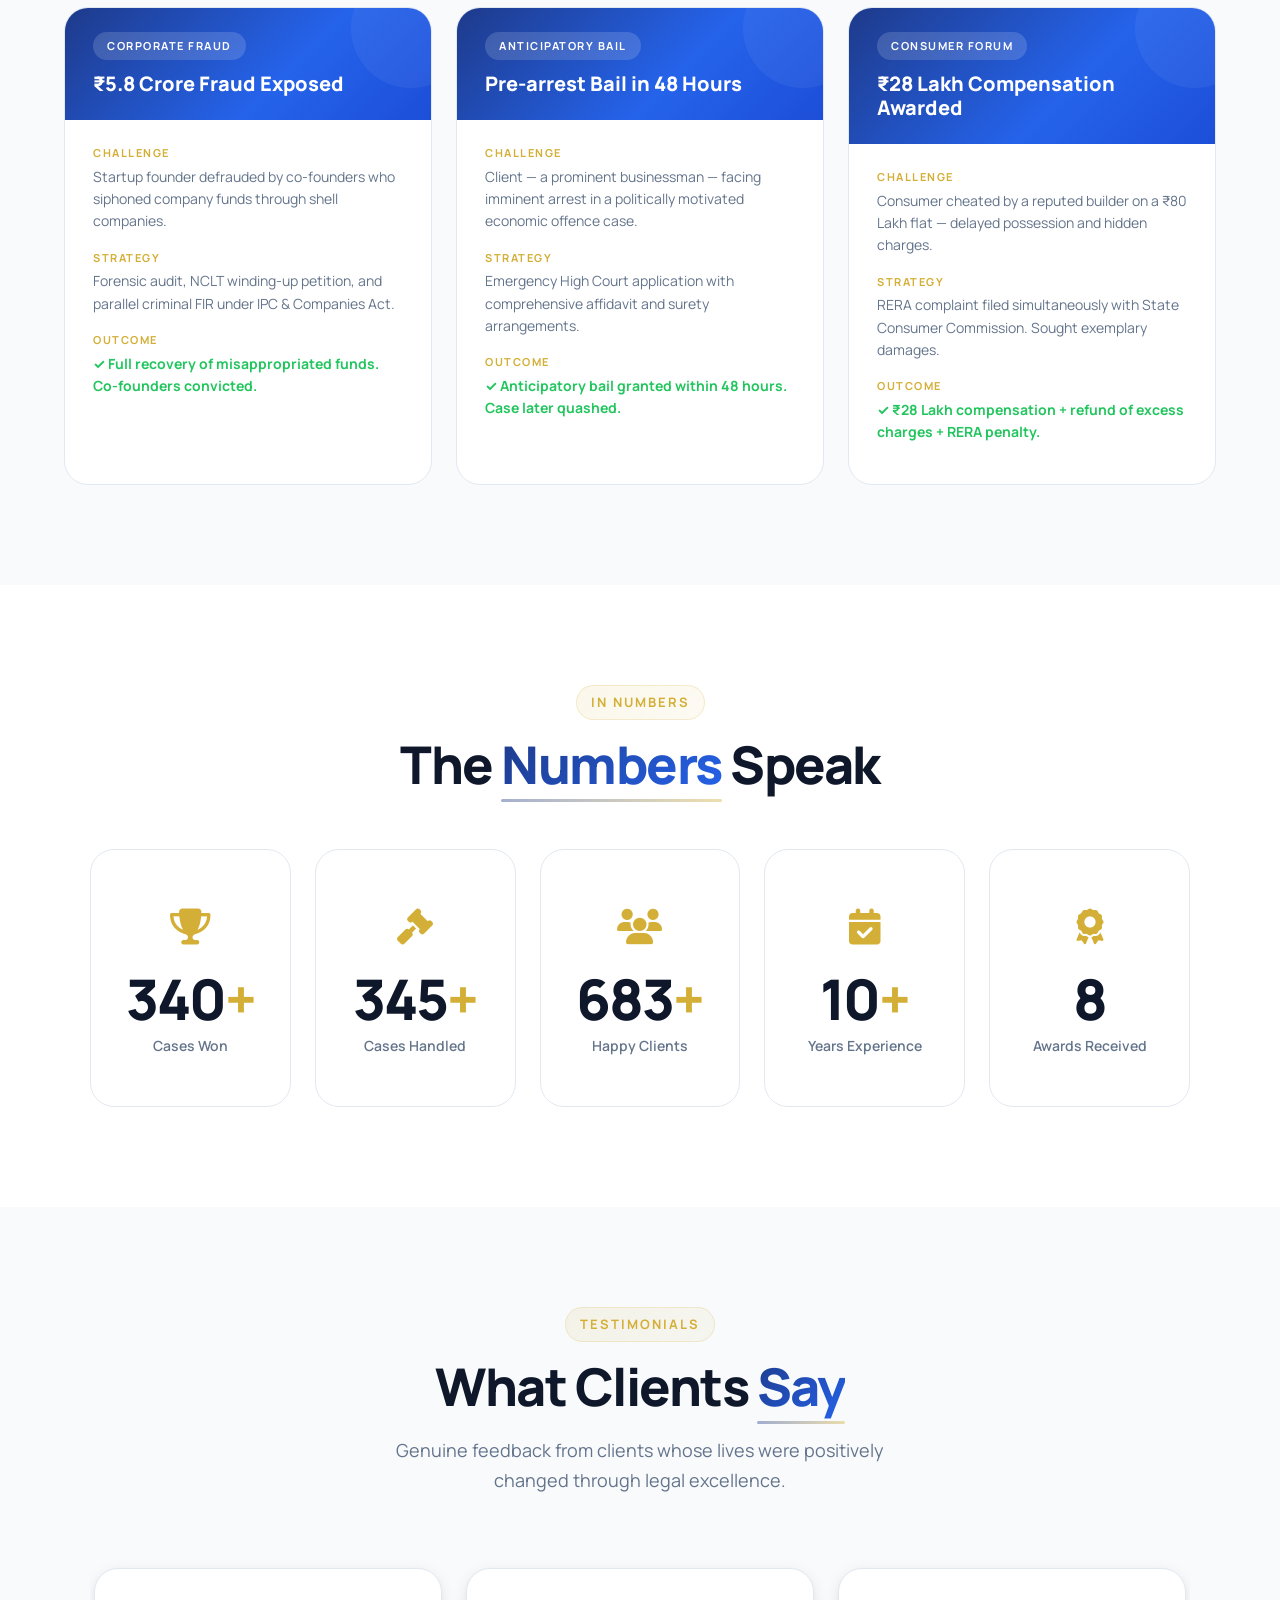
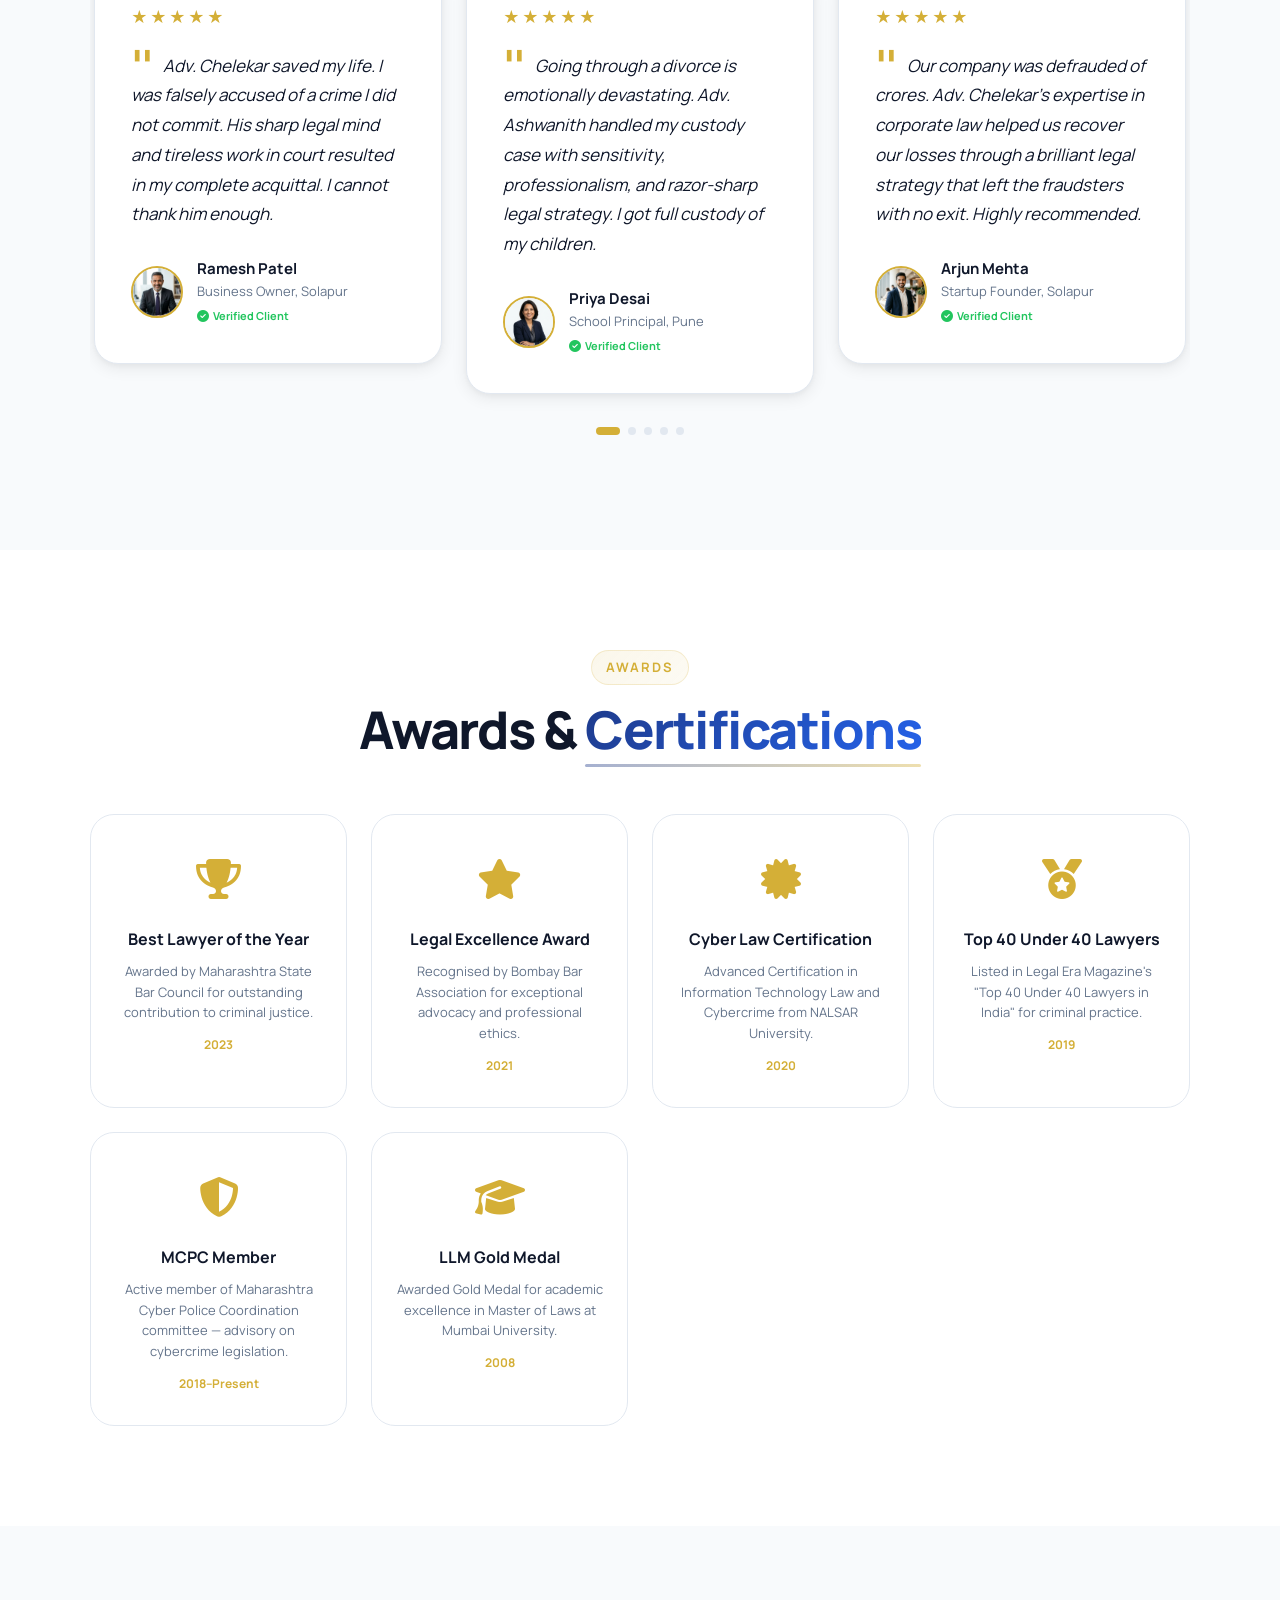
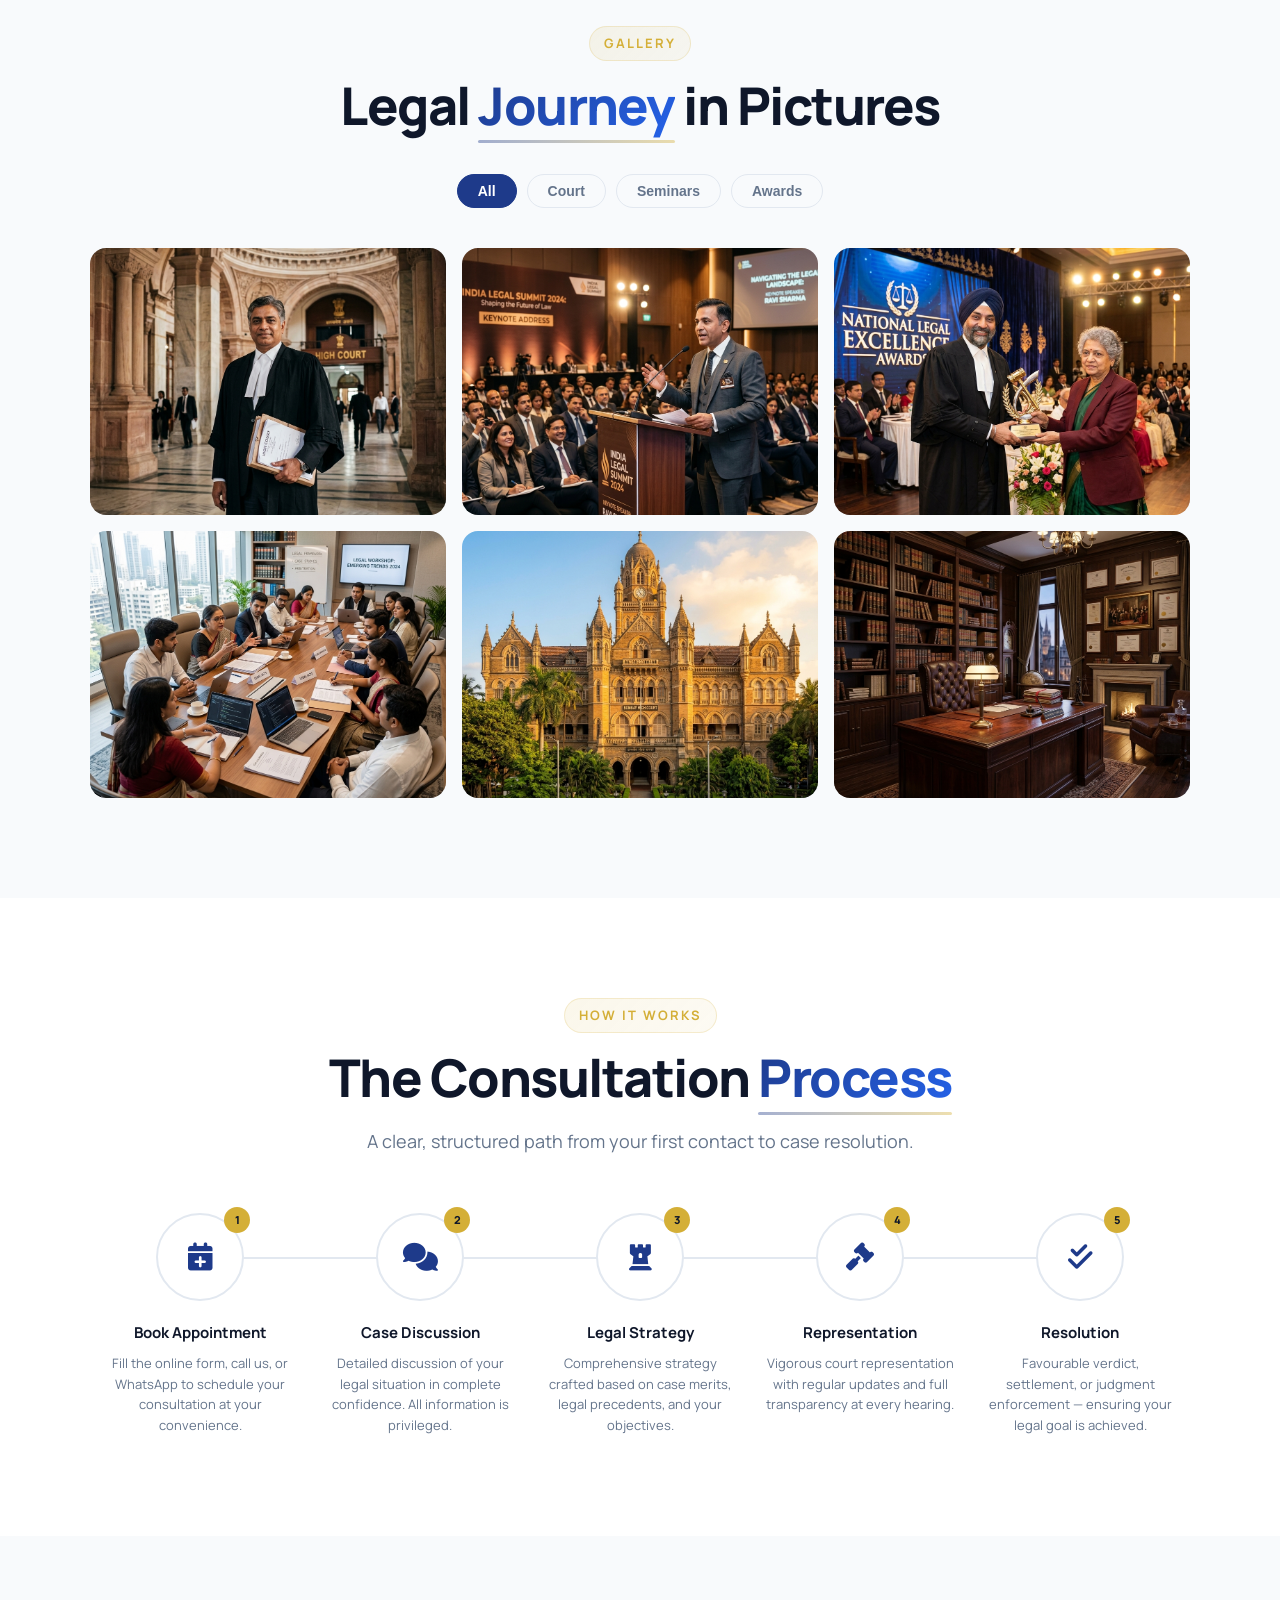
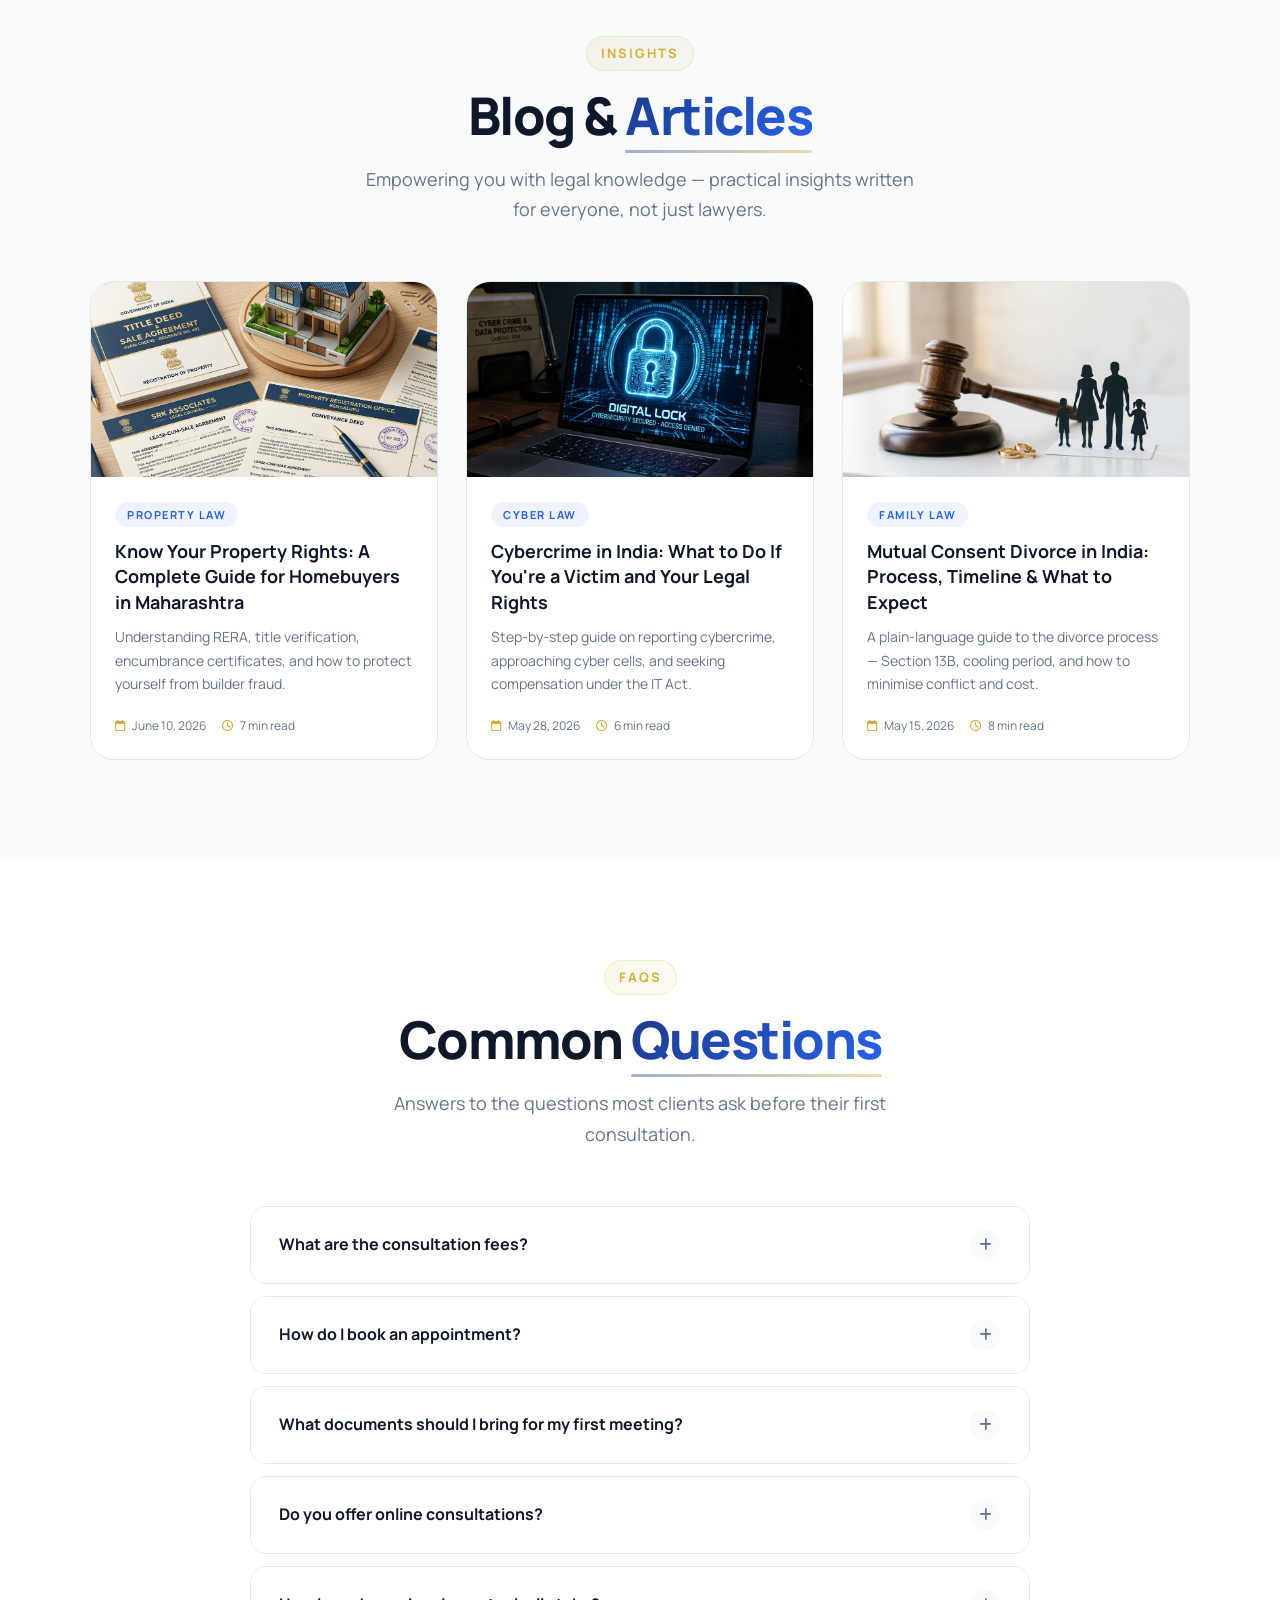
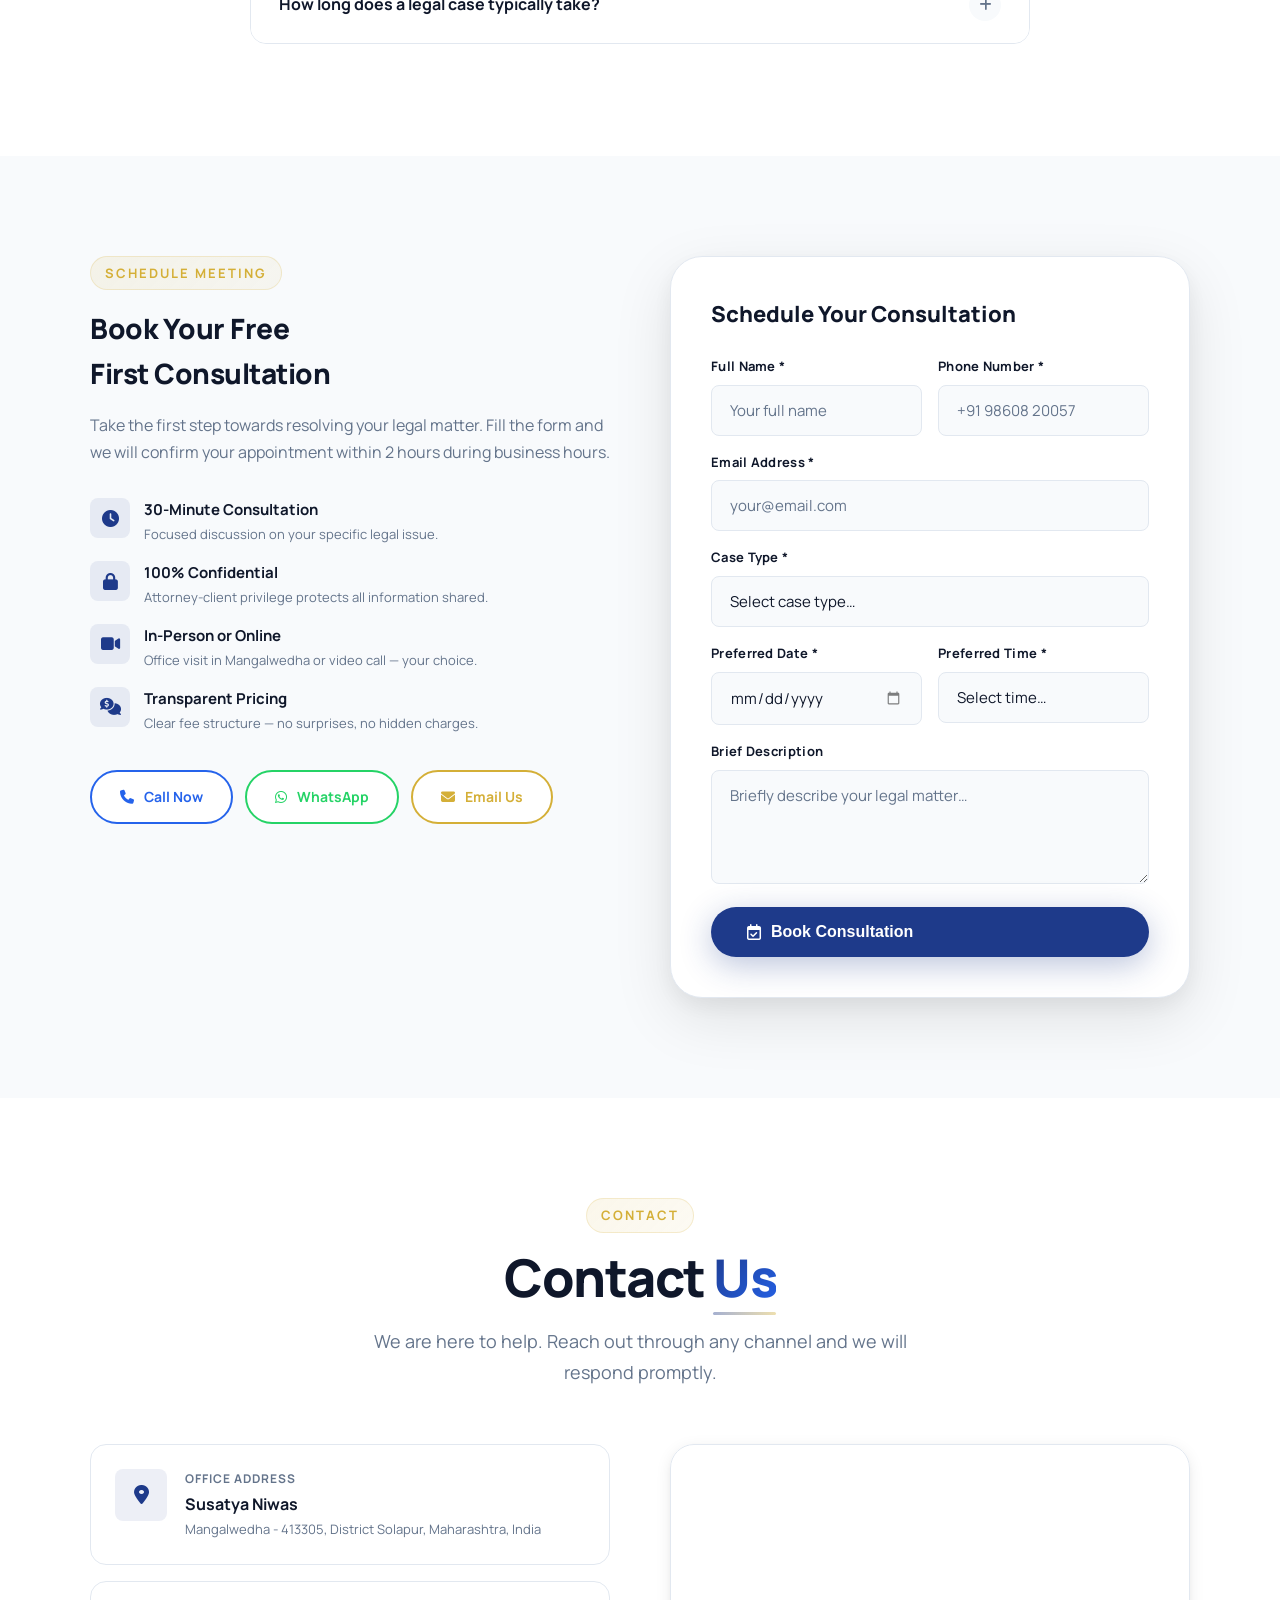
==== commit cb44b76f: "Update name to Adv.Ashwanith Chelekar(Nana) everywhere" ====
--- a/index.html
+++ b/index.html
@@ -6,17 +6,17 @@
   <meta name="viewport" content="width=device-width, initial-scale=1.0" />
   <meta http-equiv="X-UA-Compatible" content="IE=edge" />
 
-  <title>Adv. Ashwanith Chelekar | Senior Advocate | Bombay High Court</title>
-  <meta name="description" content="Adv. Ashwanith Chelekar — Senior Advocate at Bombay High Court with 15+ years of experience in Criminal, Civil, Family, Corporate & Cyber Law. Book a consultation today." />
+  <title>Adv.Ashwanith Chelekar(Nana) | Senior Advocate | Bombay High Court</title>
+  <meta name="description" content="Adv.Ashwanith Chelekar(Nana) — Senior Advocate at Bombay High Court with 15+ years of experience in Criminal, Civil, Family, Corporate & Cyber Law. Book a consultation today." />
   <meta name="keywords" content="lawyer, advocate, Bombay High Court, criminal law, civil law, family law, corporate law, Solapur, legal services, Ashwanith Chelekar" />
-  <meta name="author" content="Adv. Ashwanith Chelekar" />
+  <meta name="author" content="Adv.Ashwanith Chelekar(Nana)" />
   <meta name="robots" content="index, follow" />
   <link rel="canonical" href="https://advAshwanith.com/" />
 
   <!-- Open Graph -->
   <meta property="og:type"        content="website" />
   <meta property="og:url"         content="https://advAshwanith.com/" />
-  <meta property="og:title"       content="Adv. Ashwanith Chelekar | Senior Advocate | Bombay High Court" />
+  <meta property="og:title"       content="Adv.Ashwanith Chelekar(Nana) | Senior Advocate | Bombay High Court" />
   <meta property="og:description" content="Premium legal services with 15+ years of expertise. Criminal, Civil, Family & Corporate Law. Solapur-based Senior Advocate." />
   <meta property="og:image"       content="assets/images/lawyer-portrait.png" />
   <meta name="twitter:card"       content="summary_large_image" />
@@ -26,7 +26,7 @@
   {
     "@context":"https://schema.org",
     "@type":"LegalService",
-    "name":"Adv. Ashwanith Chelekar – Legal Services",
+    "name":"Adv.Ashwanith Chelekar(Nana) – Legal Services",
     "image":"https://advAshwanith.com/assets/images/lawyer-portrait.png",
     "url":"https://advAshwanith.com",
     "telephone":"+91-98608-20057",
@@ -65,7 +65,7 @@
 
   <div id="loader" role="status" aria-label="Loading">
     <div class="loader-logo">
-      <span>⚖</span> Adv. Ashwanith <span>Chelekar</span>
+      <span>⚖</span> Adv.Ashwanith <span>Chelekar(Nana)</span>
     </div>
     <p class="loader-tagline">Senior Advocate · Bombay High Court</p>
     <div class="loader-bar-wrap"><div class="loader-bar"></div></div>
@@ -135,7 +135,7 @@
         </div>
 
         <h1 class="hero-name" data-i18n="heroName">
-          Adv. Ashwanith <span class="gold">Chelekar</span>
+          Adv.Ashwanith <span class="gold">Chelekar(Nana)</span>
         </h1>
 
         <p class="hero-designation" data-i18n="heroDesig">Senior Advocate | Bombay High Court</p>
@@ -280,7 +280,7 @@
         <h2 class="section-title">Passionate About <span class="highlight">Justice</span></h2>
 
         <p class="about-story">
-          I am <strong>Adv. Ashwanith Chelekar</strong>, a Senior Advocate enrolled at the Bombay High Court
+          I am <strong>Adv.Ashwanith Chelekar(Nana)</strong>, a Senior Advocate enrolled at the Bombay High Court
           with over 15 years of distinguished legal practice. My journey in law began with a firm belief
           that every individual deserves quality legal representation, regardless of the complexity of
           their situation.
@@ -1406,7 +1406,7 @@
     <div class="footer-grid">
       <!-- Brand -->
       <div class="footer-brand">
-        <div class="brand">⚖ Adv. <span>Ashwanith</span> Chelekar</div>
+        <div class="brand">⚖ Adv.Ashwanith <span>Chelekar(Nana)</span></div>
         <p>Senior Advocate at Bombay High Court, delivering premium legal services with integrity, expertise, and unwavering dedication to justice since 2009.</p>
         <div class="footer-socials">
           <a href="#" class="social-icon" aria-label="LinkedIn"><i class="fa-brands fa-linkedin-in" aria-hidden="true"></i></a>
@@ -1470,7 +1470,7 @@
     </div>
 
     <div class="footer-bottom">
-      <p>© 2026 Adv. Ashwanith Chelekar. All rights reserved. | Bar Council of Maharashtra &amp; Goa | Reg. No. MH/4821/09</p>
+      <p>© 2026 Adv.Ashwanith Chelekar(Nana). All rights reserved. | Bar Council of Maharashtra &amp; Goa | Reg. No. MH/4821/09</p>
       <div class="footer-bottom-links">
         <a href="privacy-policy.html">Privacy Policy</a>
         <a href="terms.html">Terms &amp; Conditions</a>
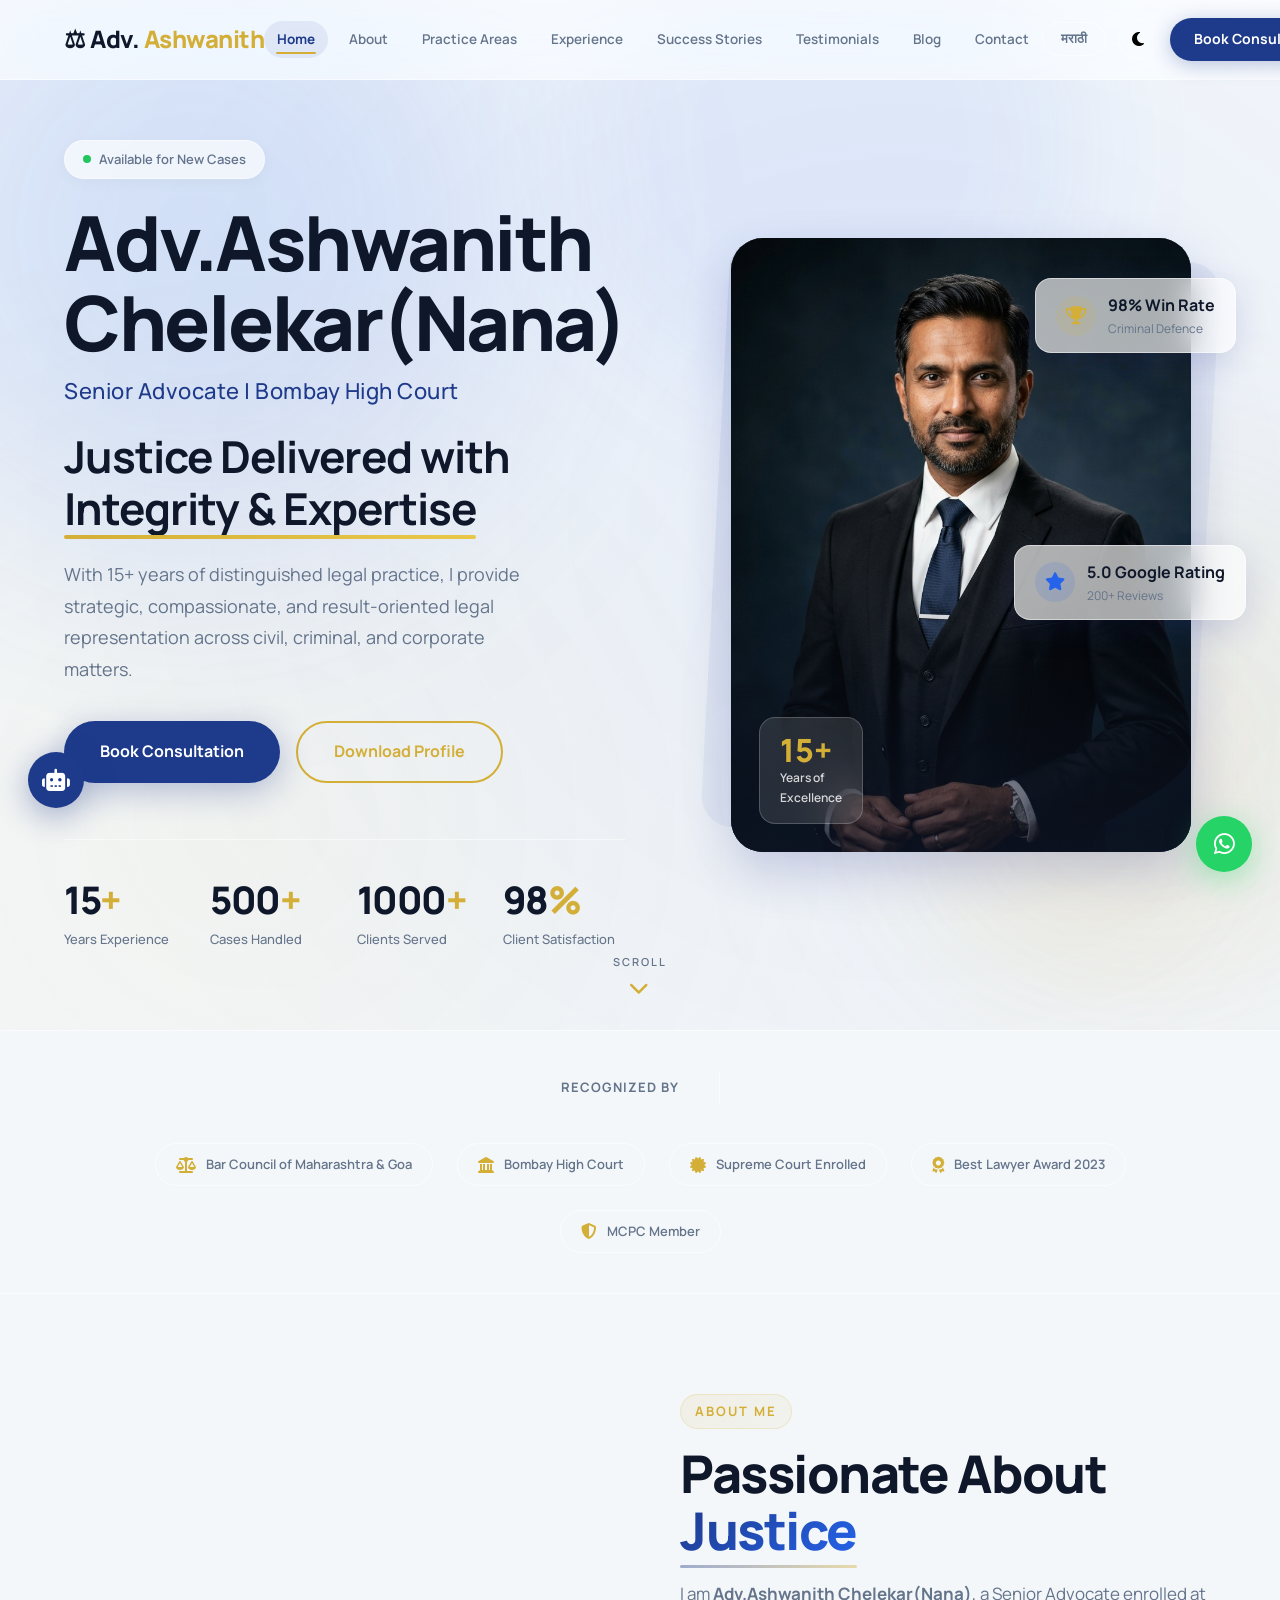
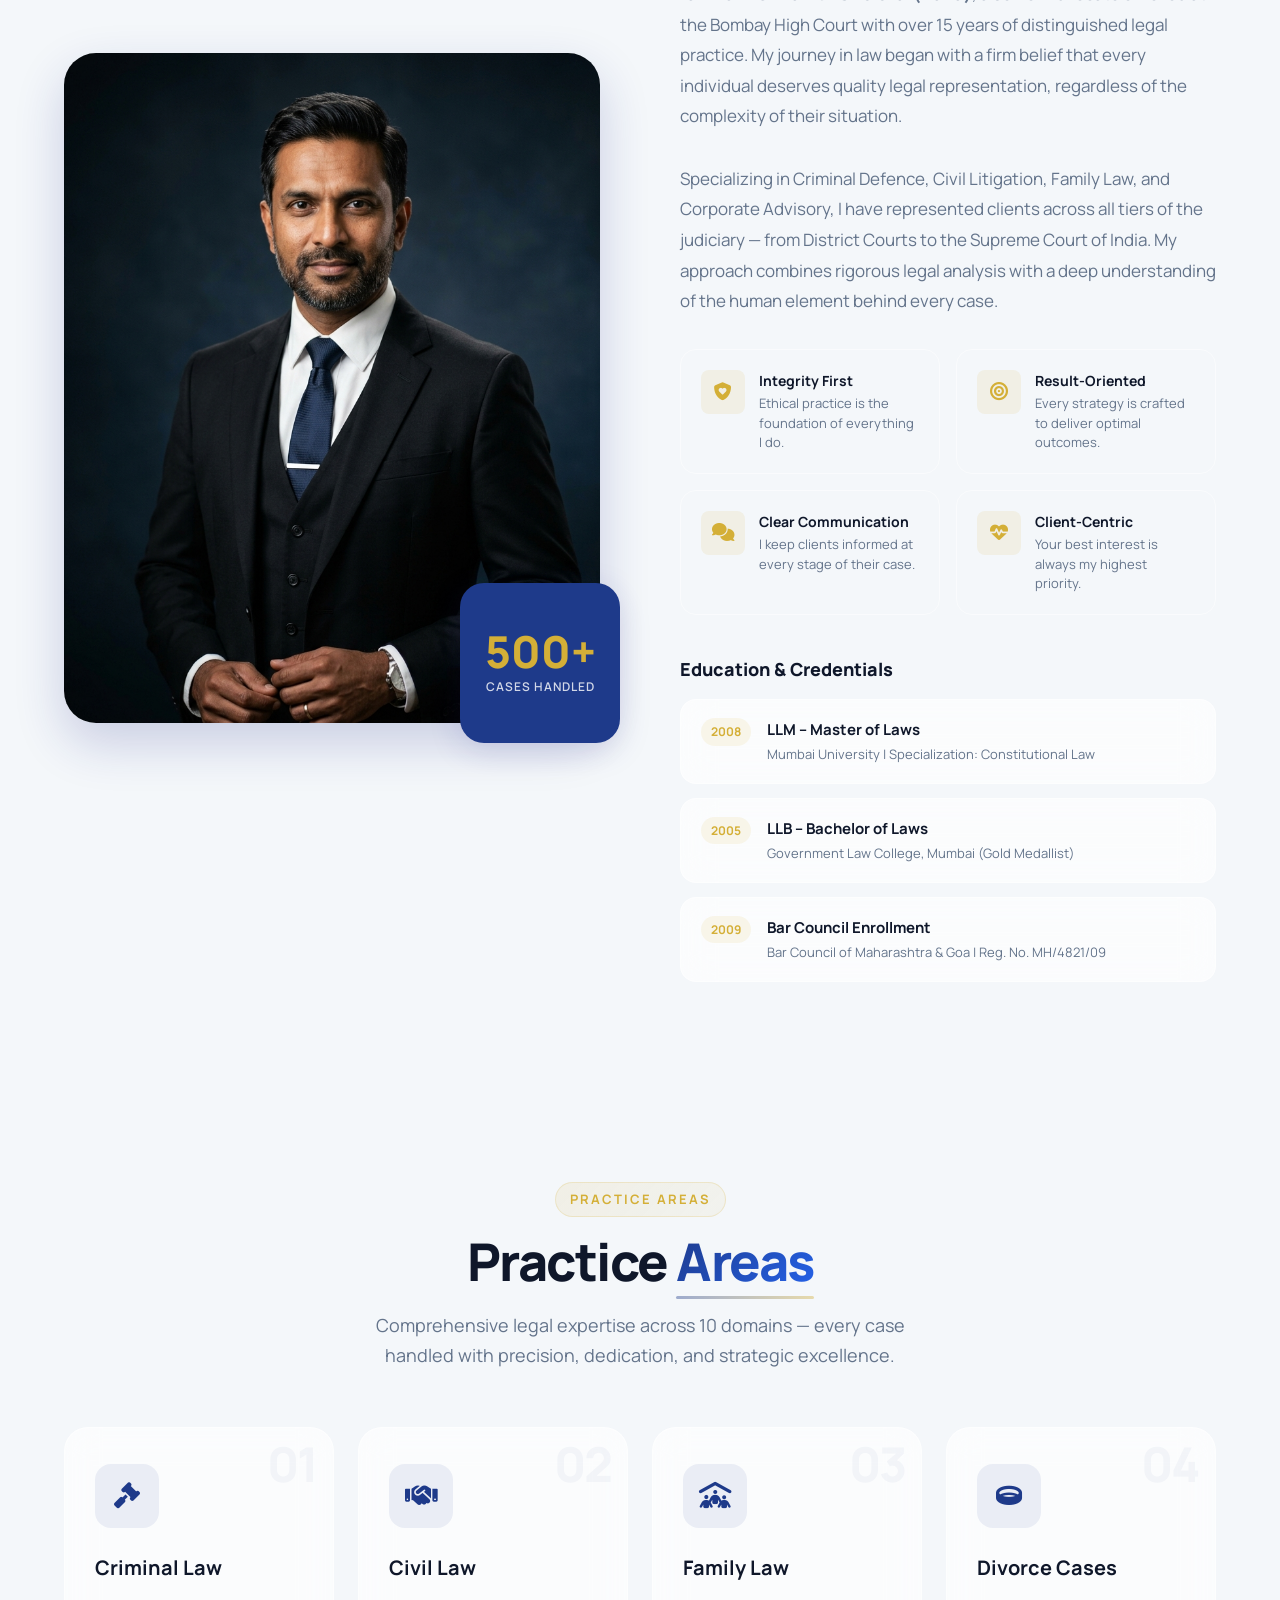
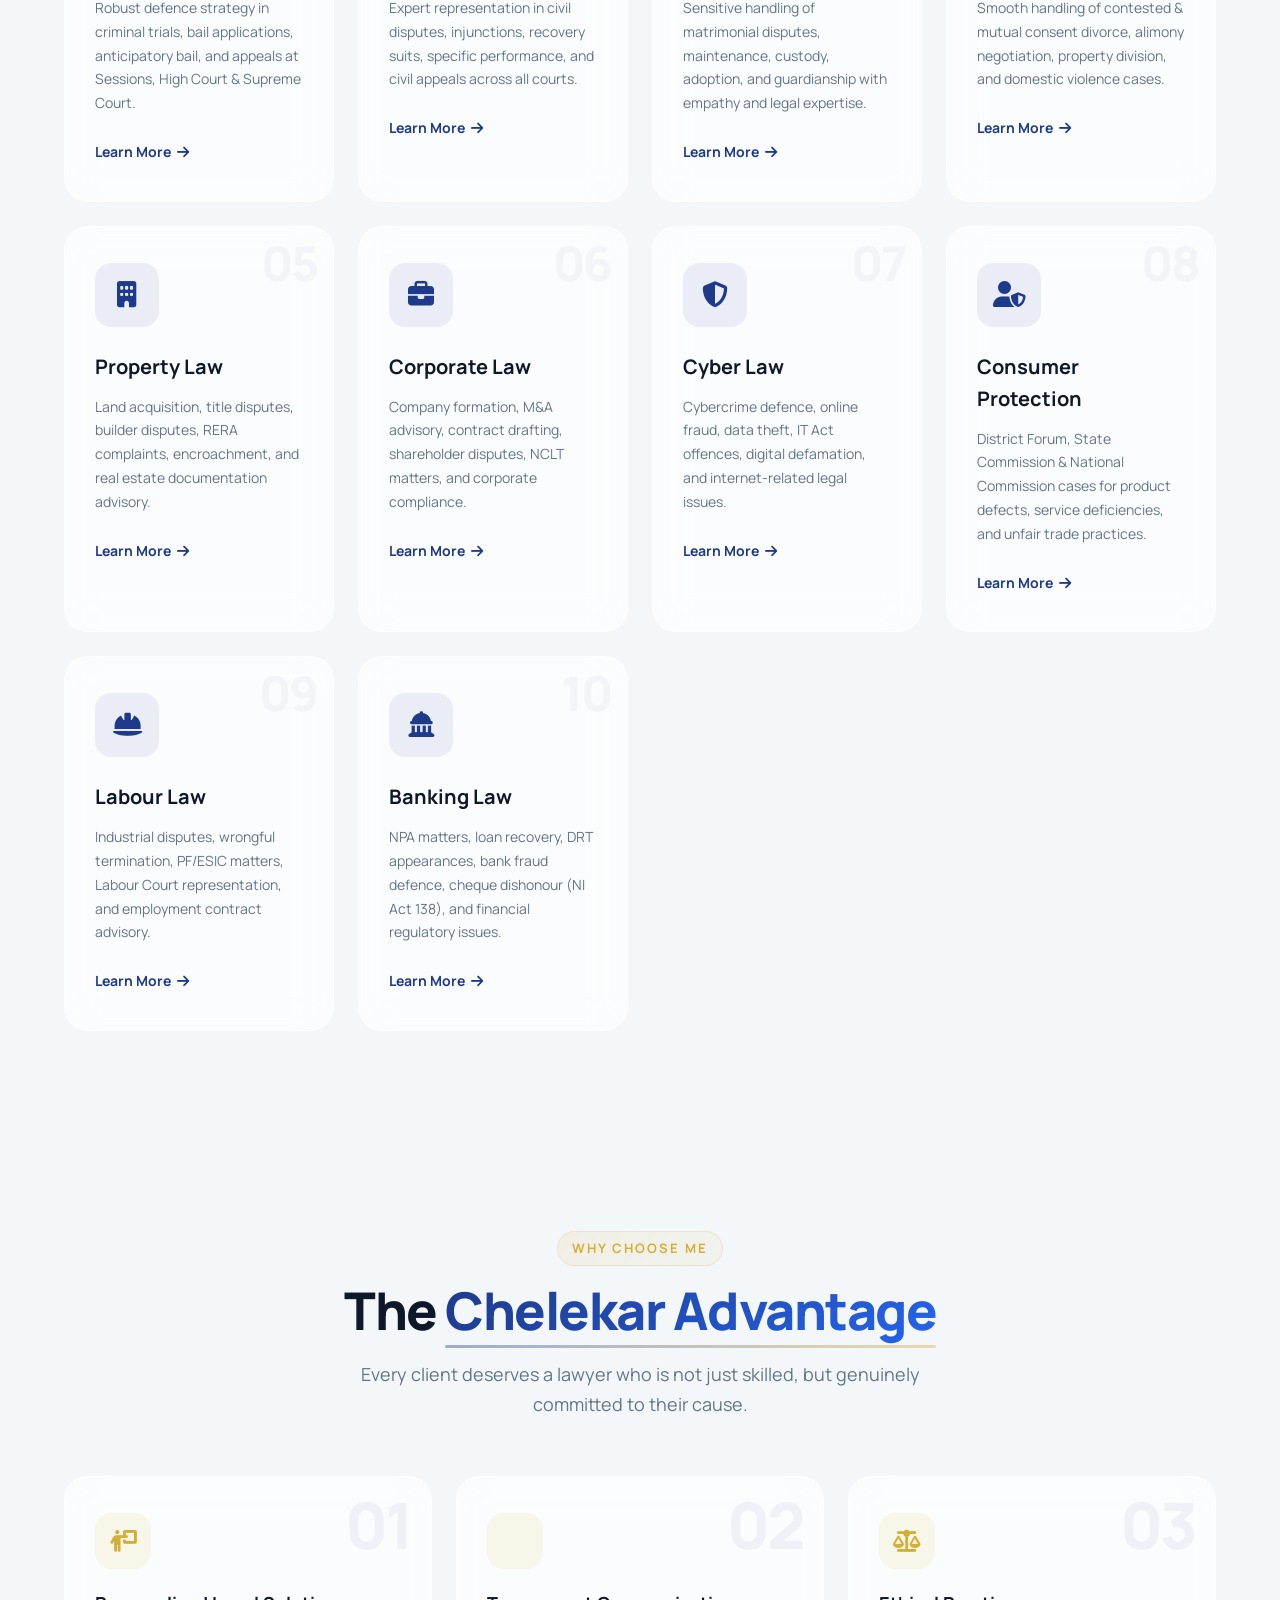
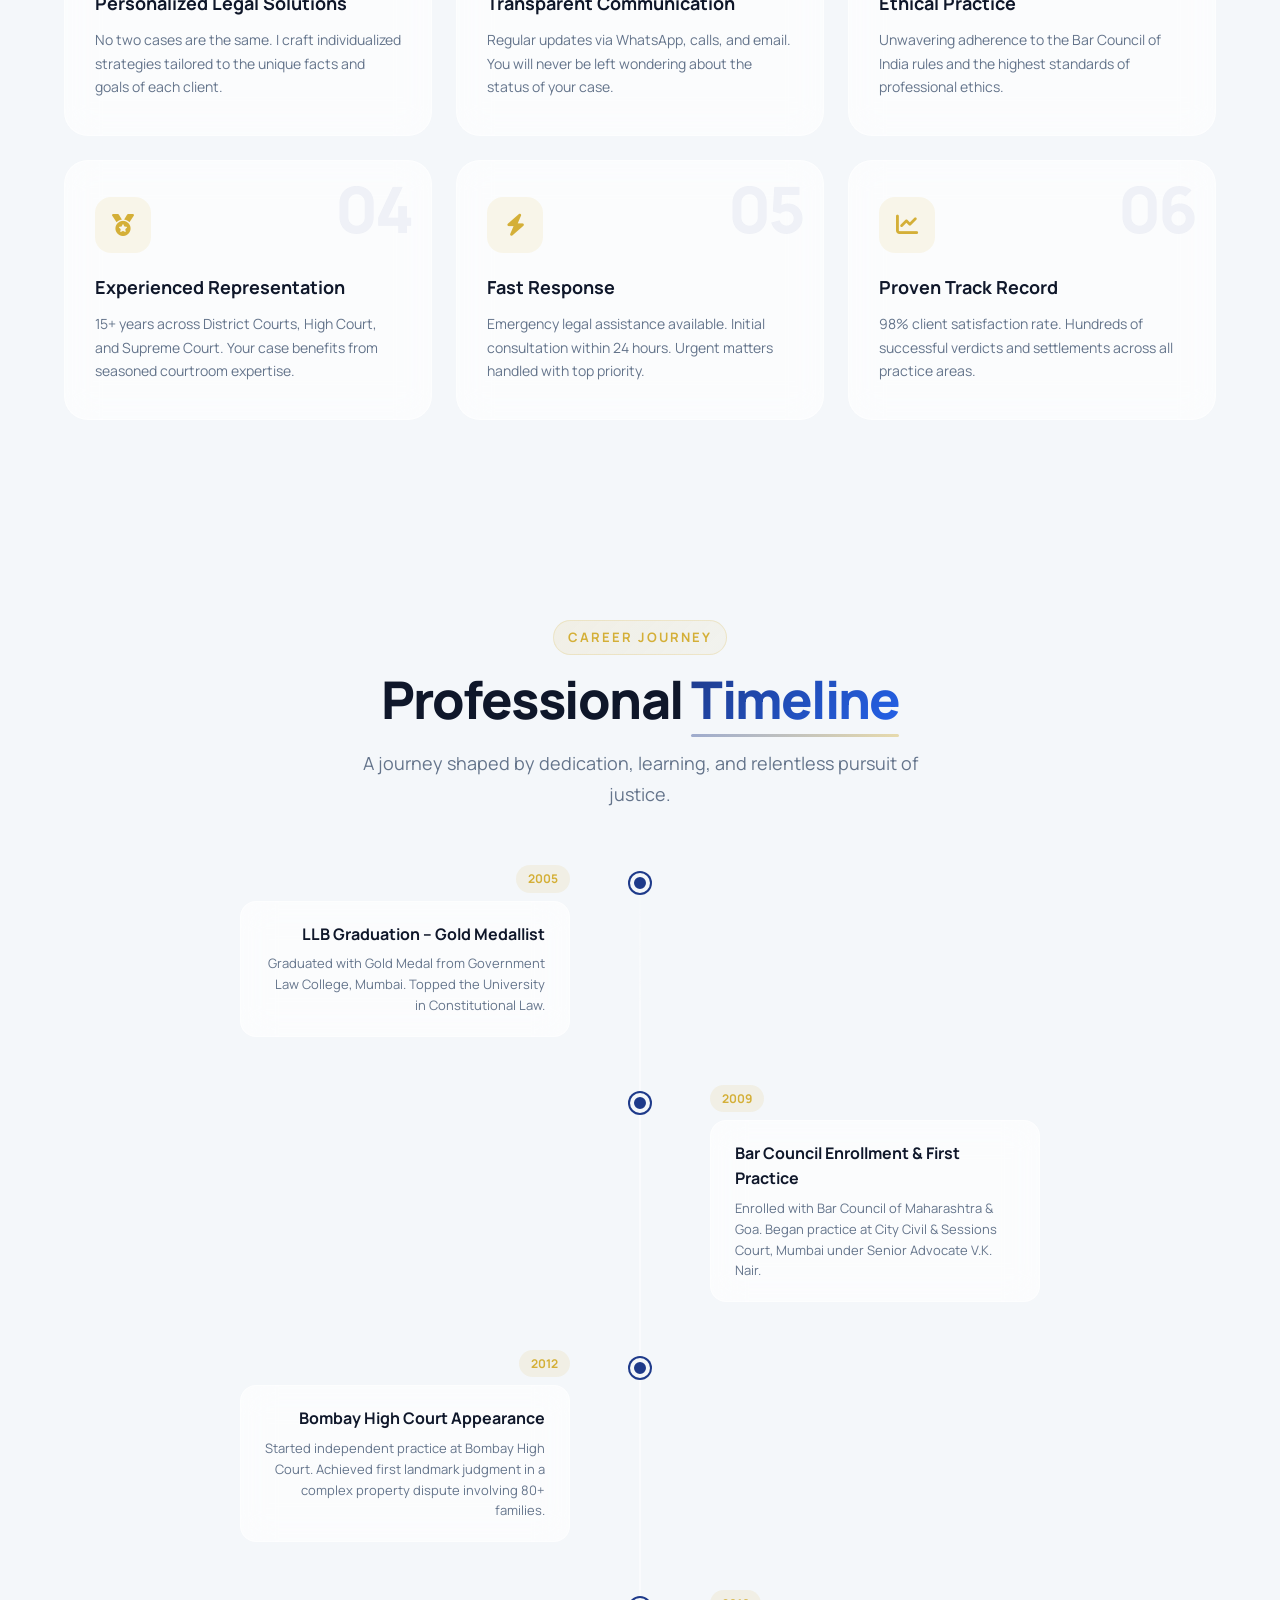
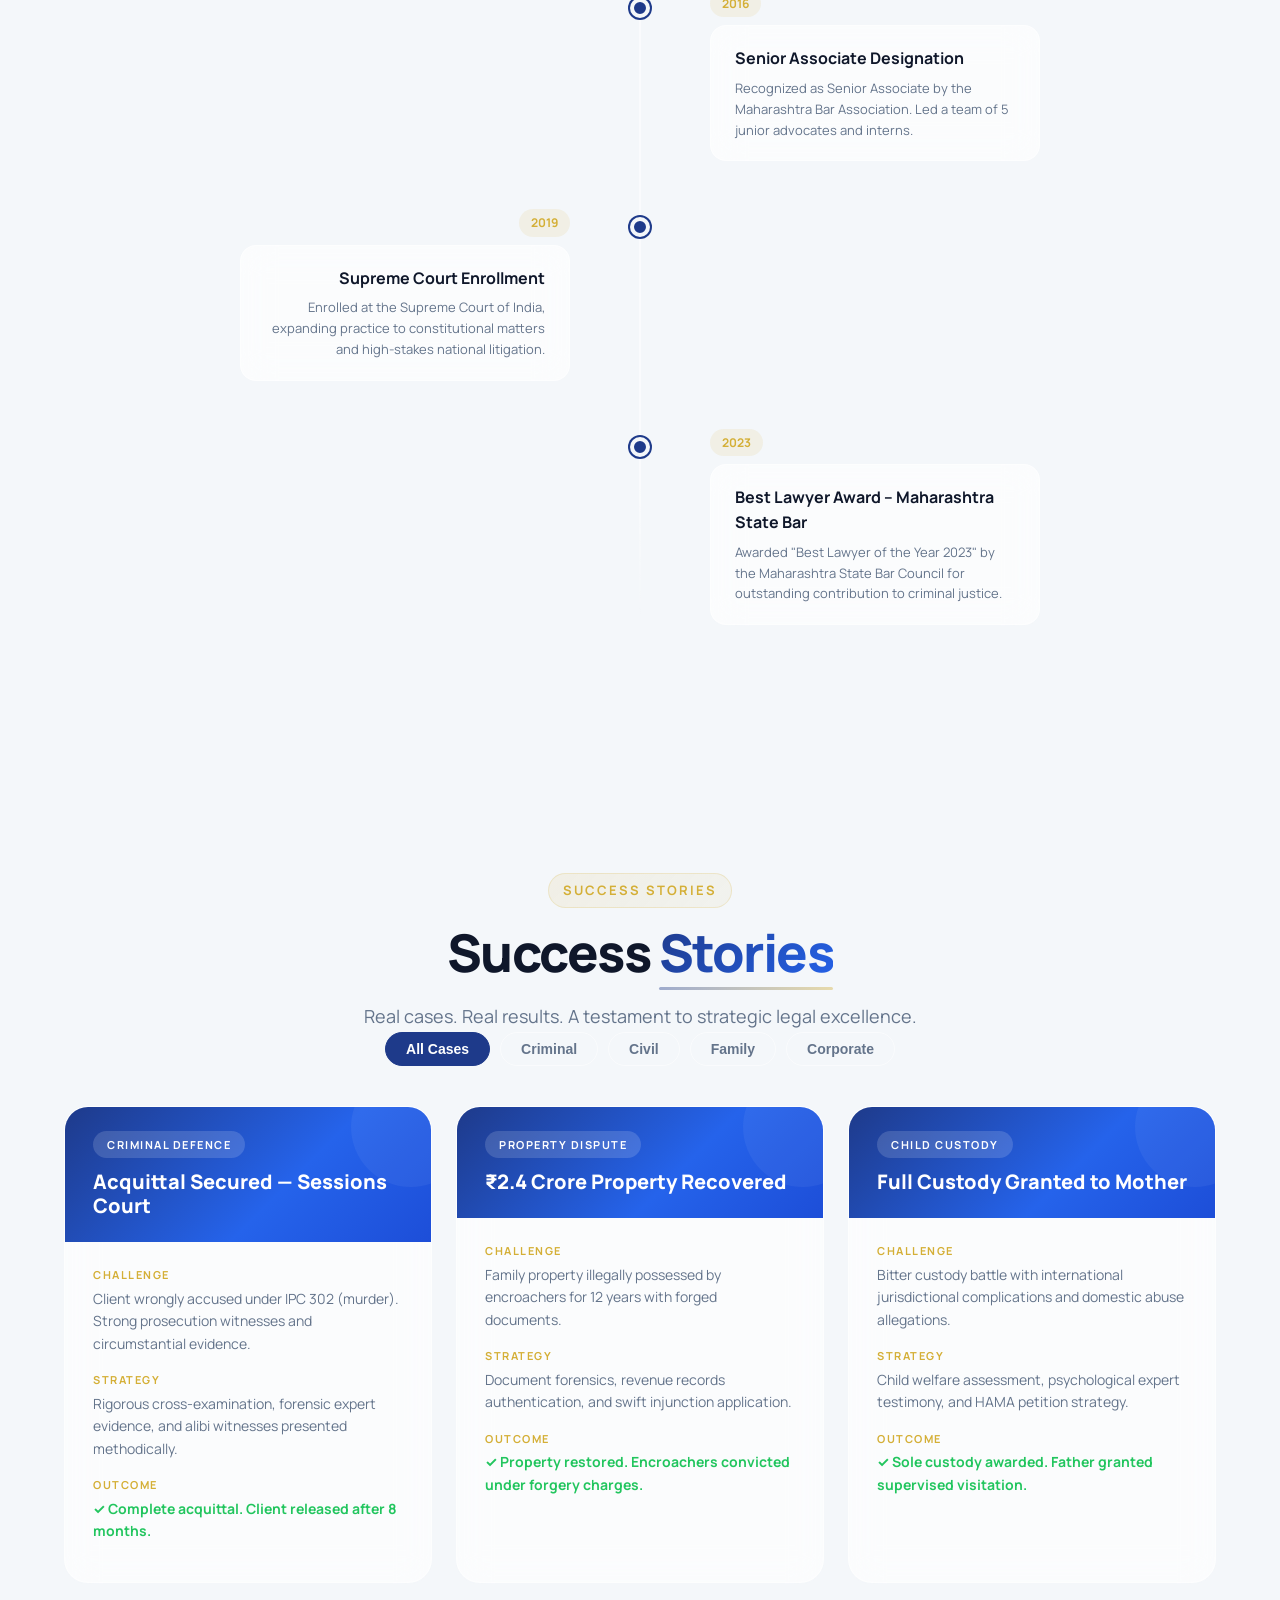
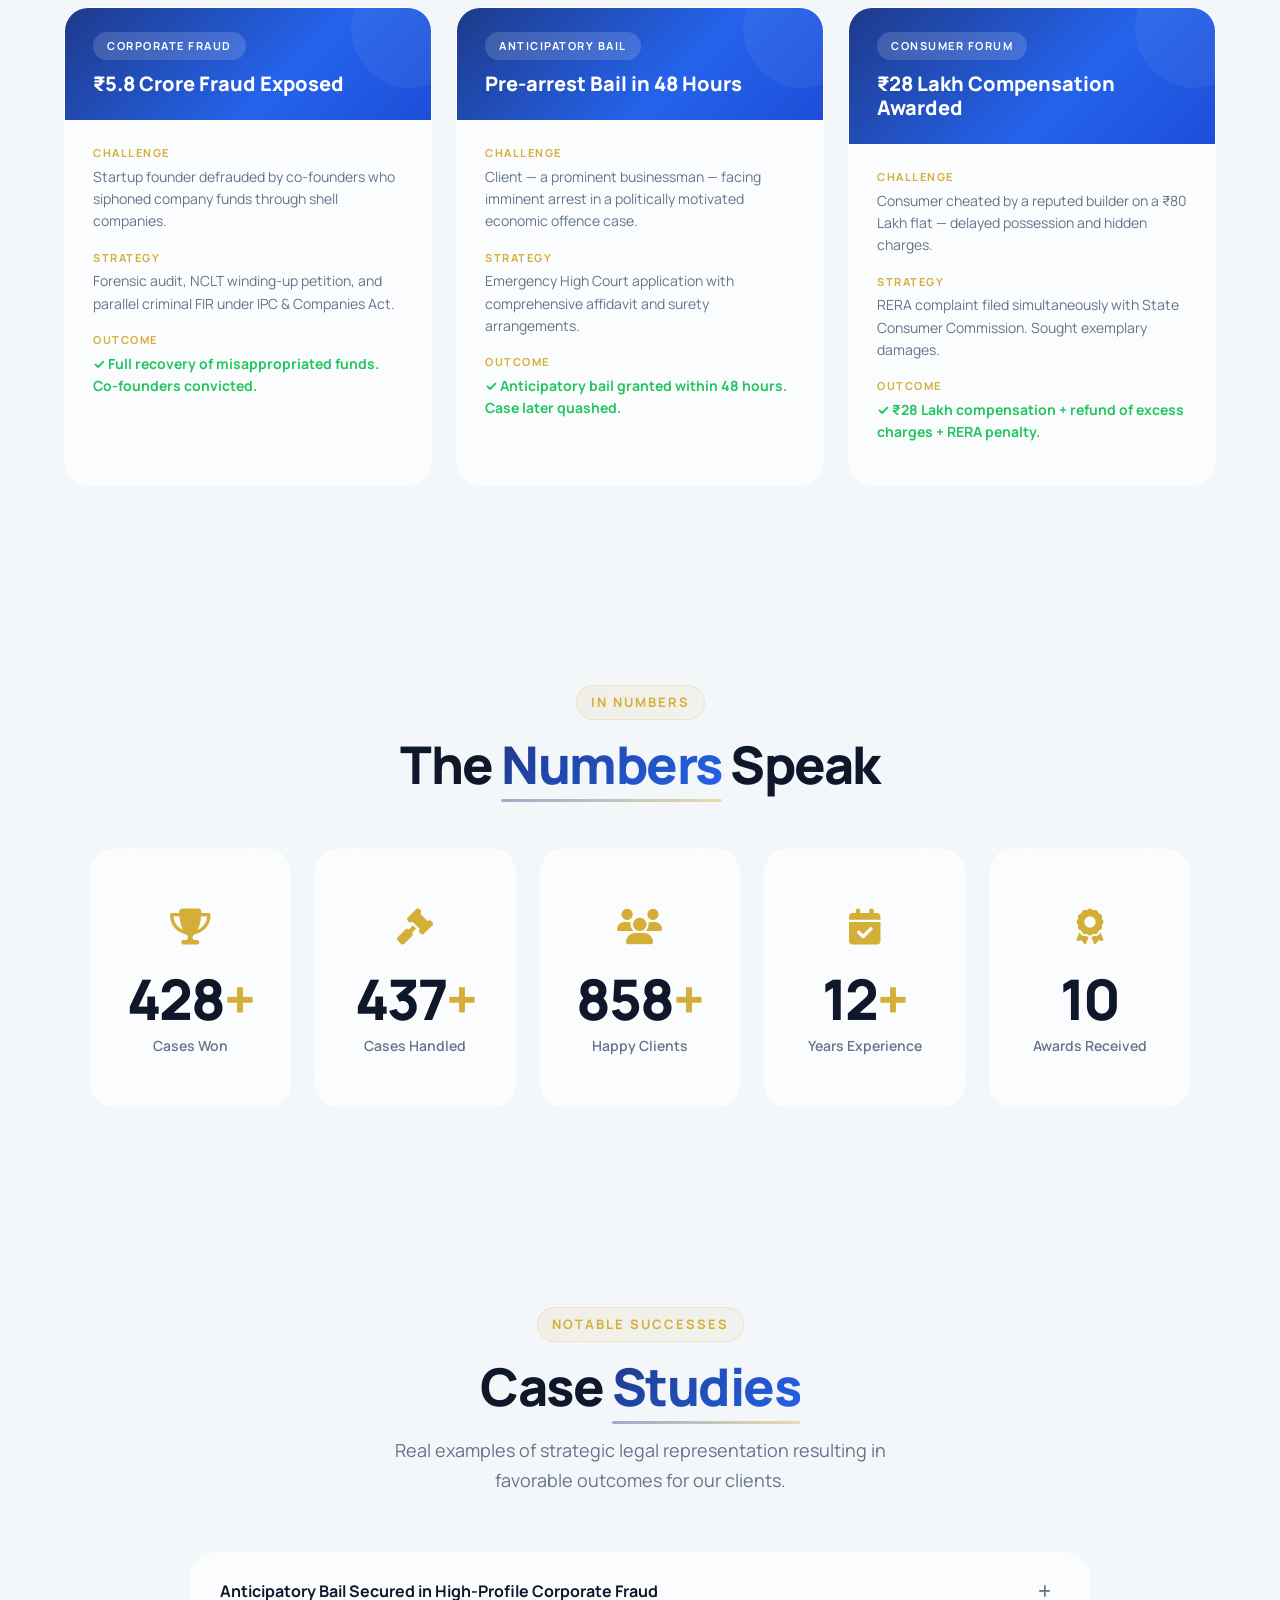
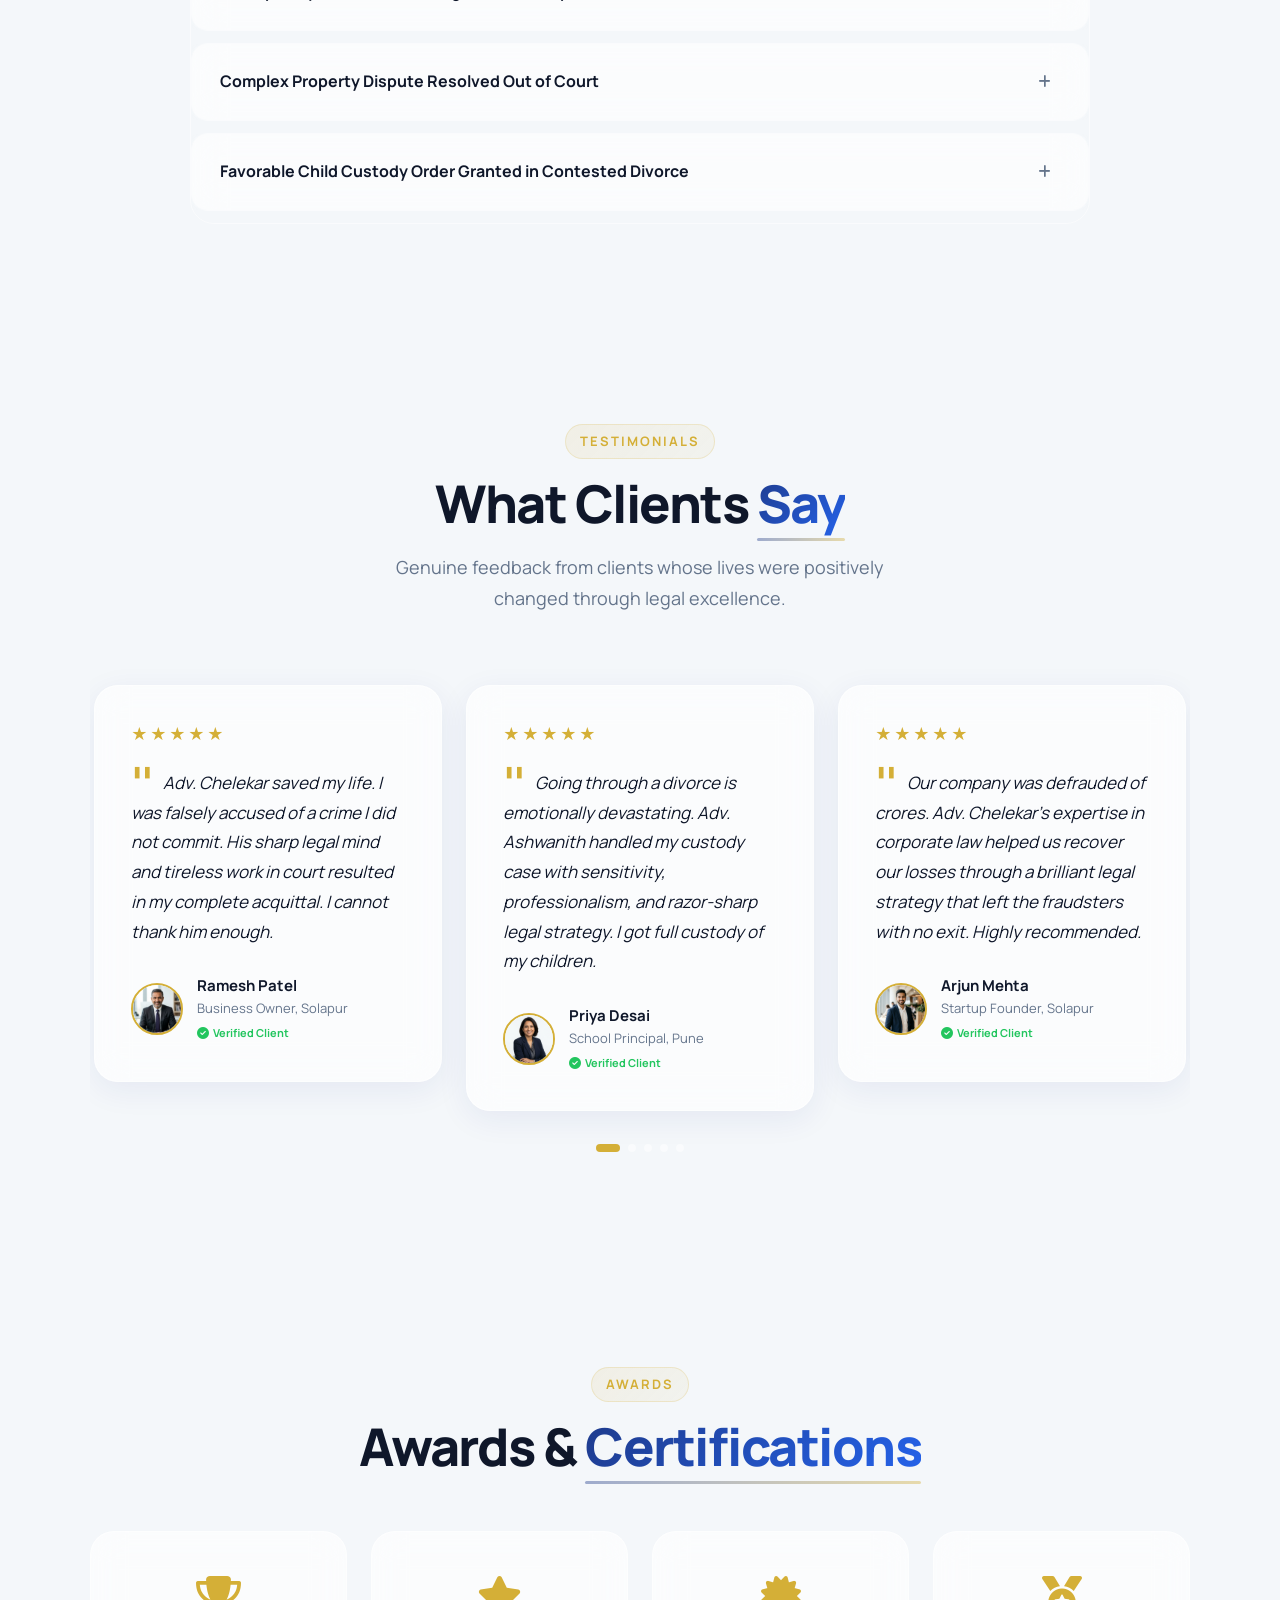
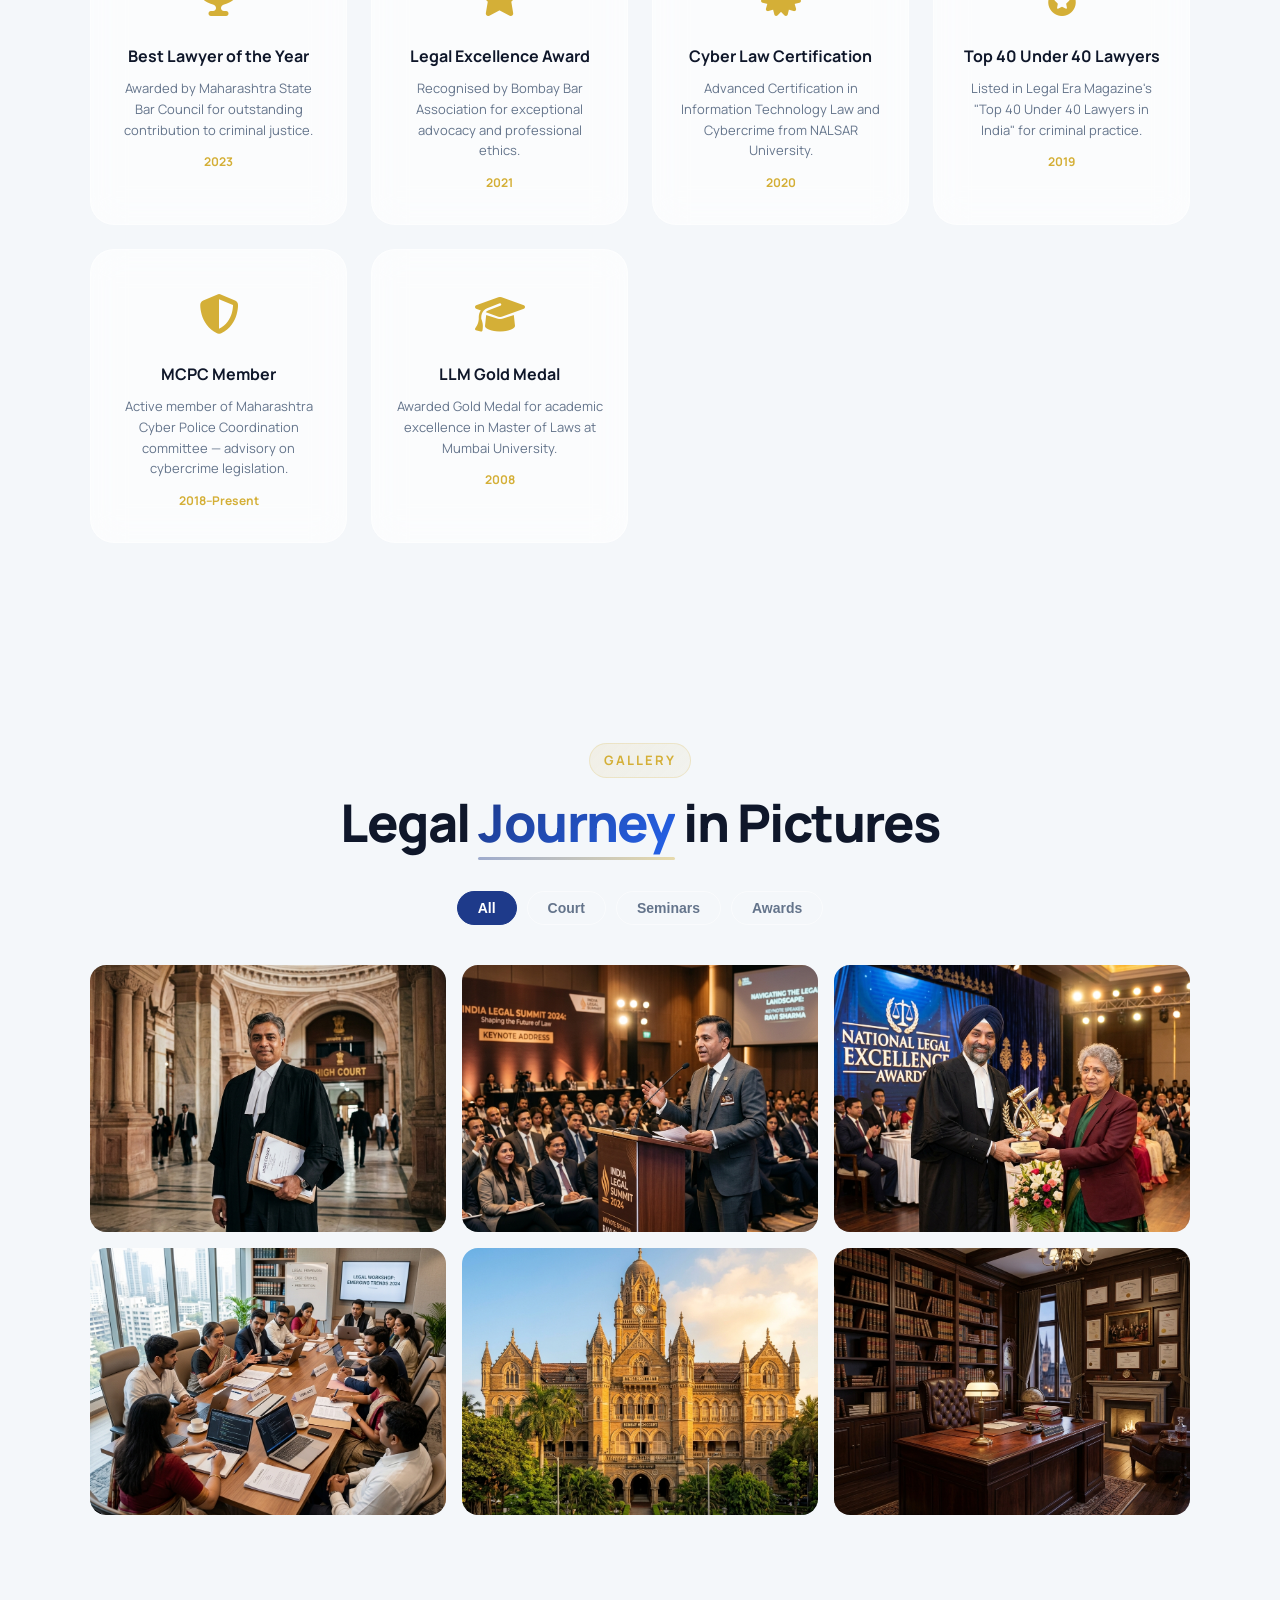
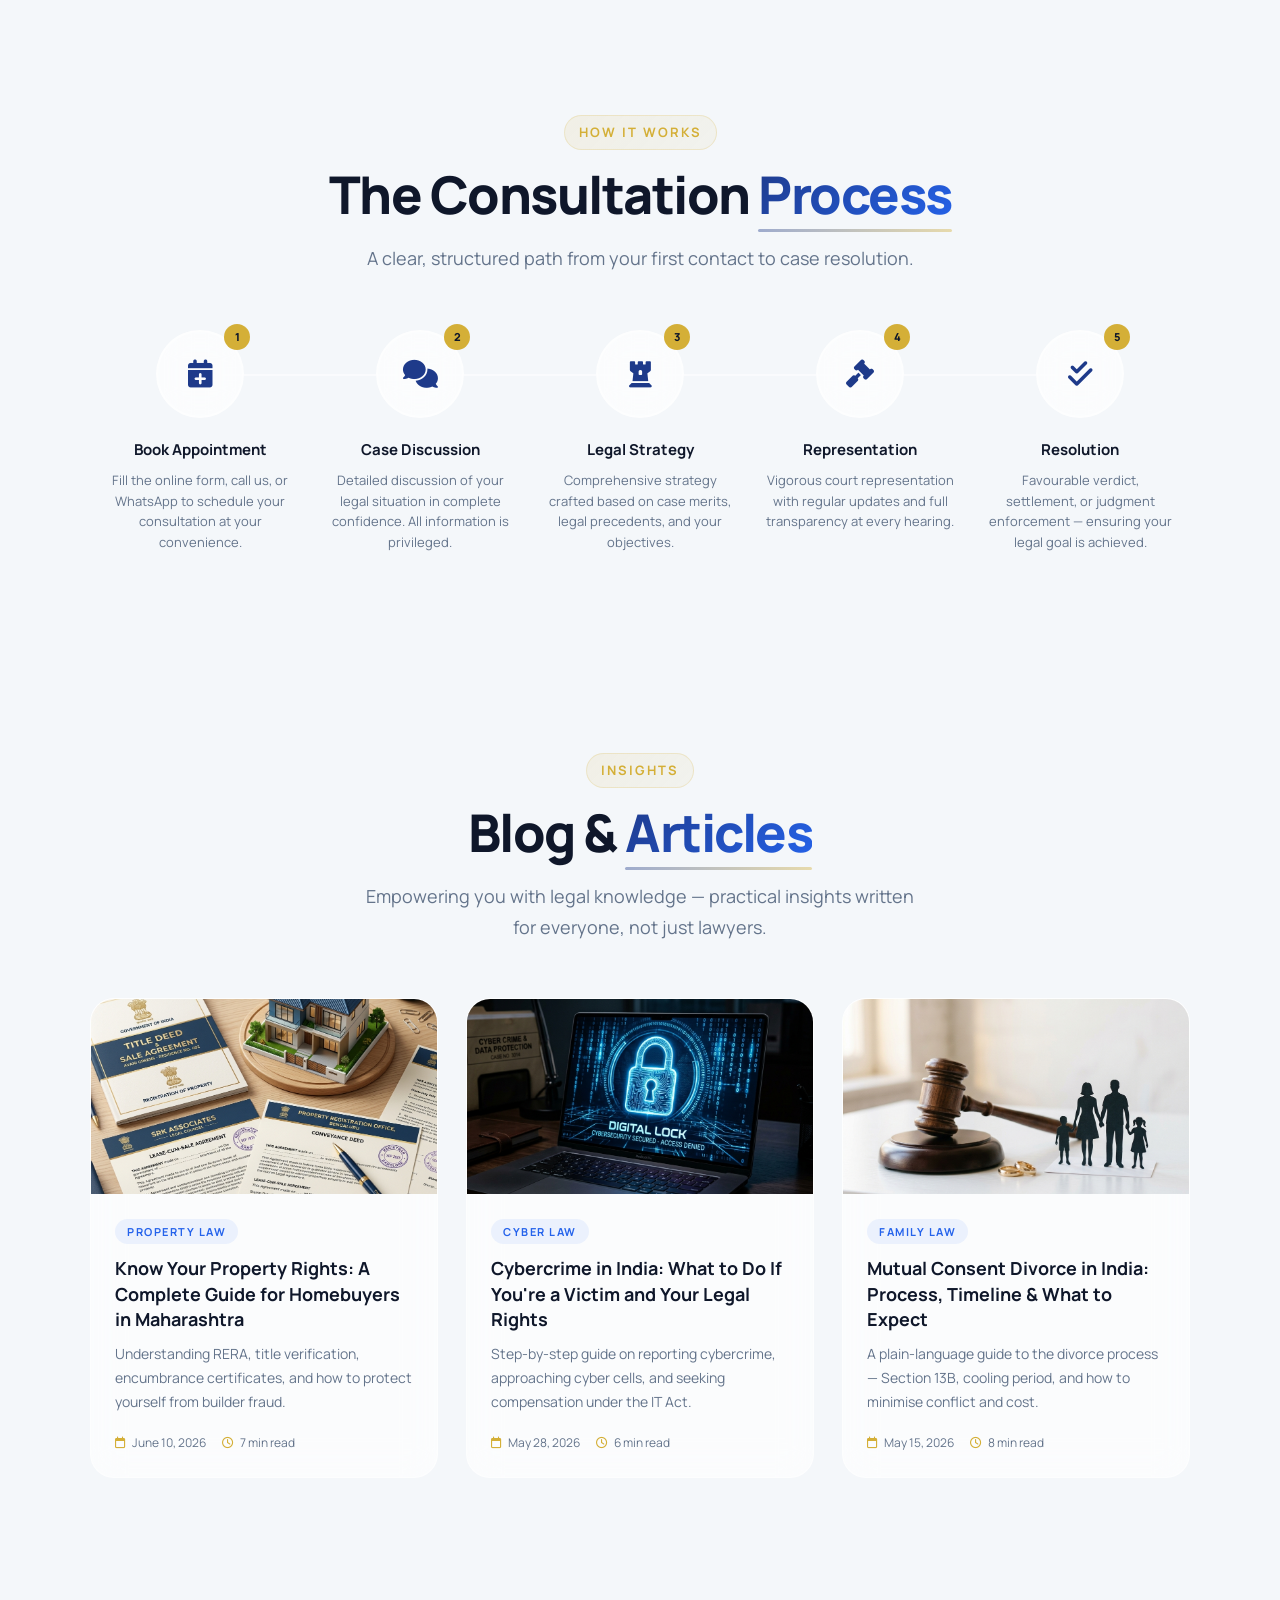
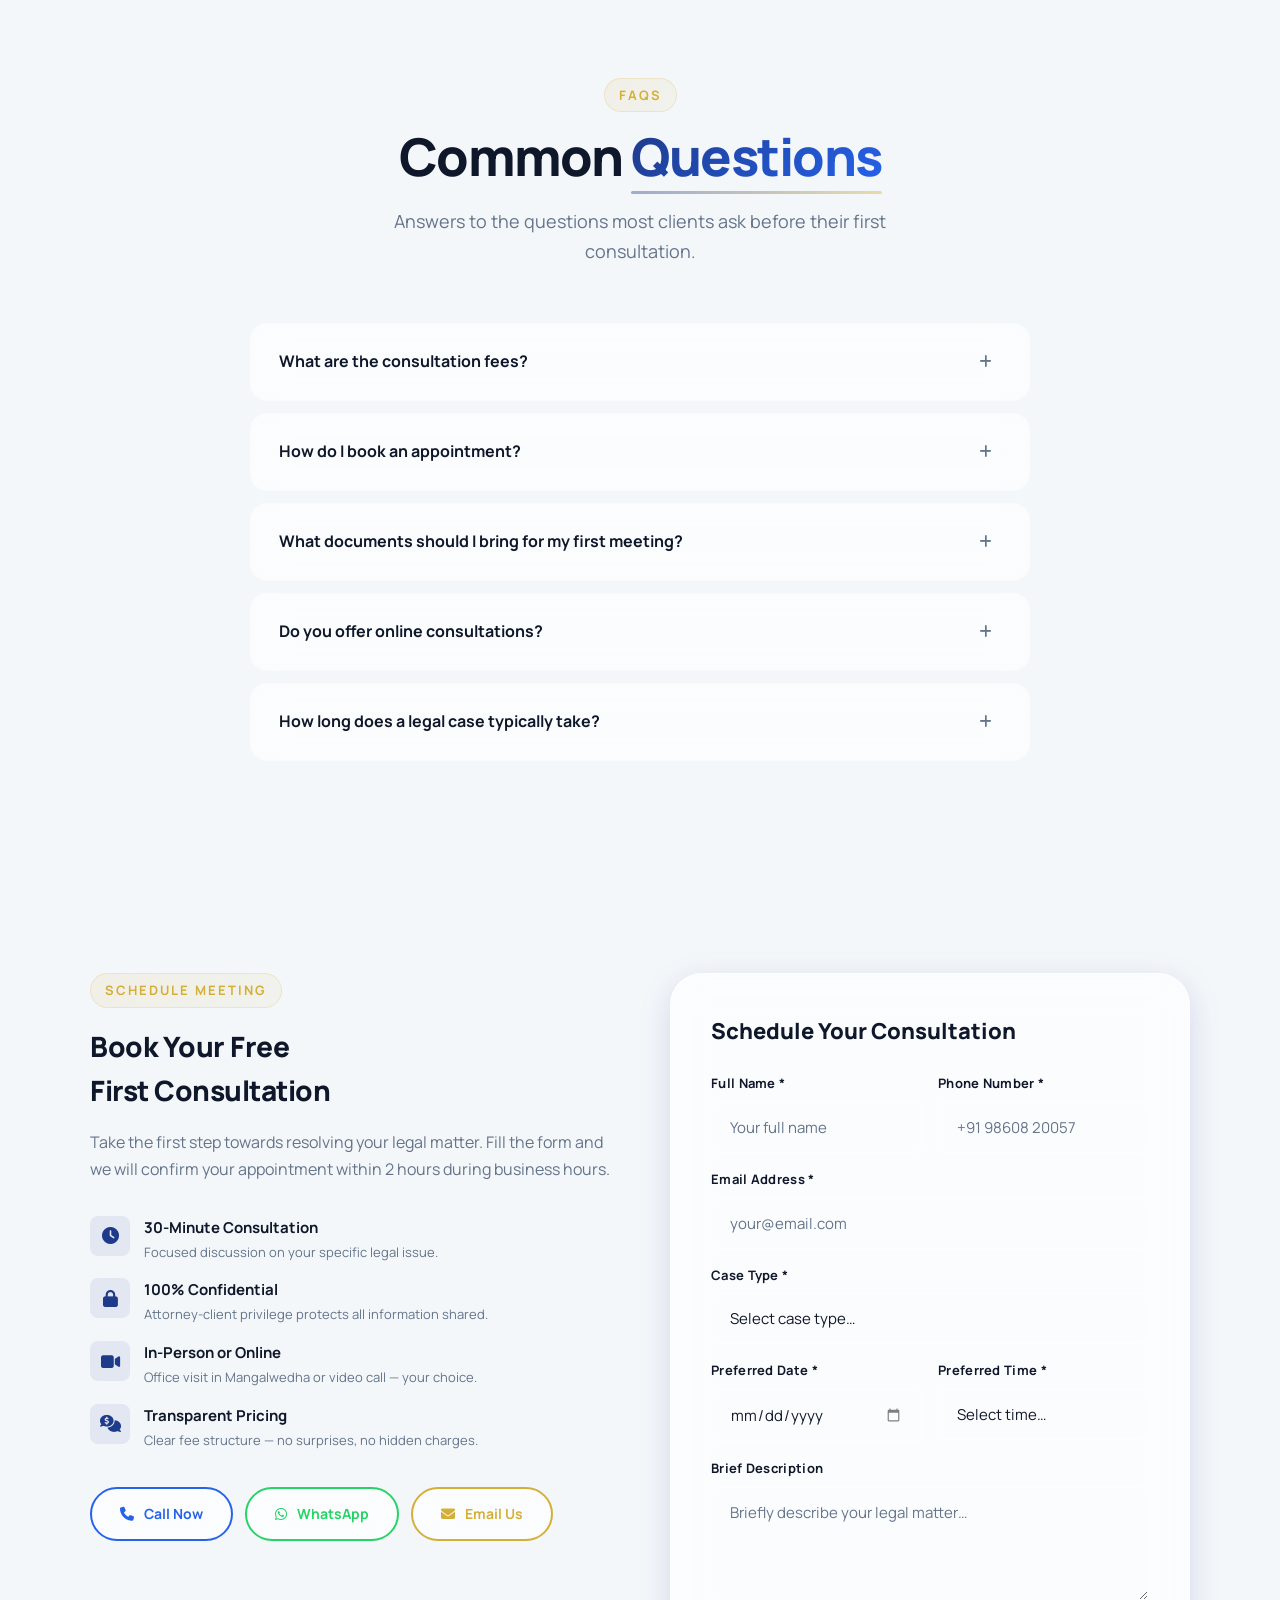
==== commit c436161f: "Implement Legal Intake AI Chatbot, Magnetic physics buttons, and Notable Case Studies accordion" ====
--- a/index.html
+++ b/index.html
@@ -152,7 +152,7 @@
         </p>
 
         <div class="hero-btns">
-          <a href="#booking" class="btn-primary" data-i18n="heroCTA1">
+          <a href="#booking" class="btn-primary magnetic" data-i18n="heroCTA1">
             <i class="fa-regular fa-calendar-check" aria-hidden="true"></i> Book Consultation
           </a>
           <a href="#" class="btn-gold" download data-i18n="heroCTA2">
@@ -723,6 +723,61 @@
         <div class="achievement-icon"><i class="fa-solid fa-award" aria-hidden="true"></i></div>
         <div class="achievement-num" data-ach-counter="12" data-suffix="">0</div>
         <div class="achievement-label">Awards Received</div>
+      </div>
+    </div>
+  </section>
+
+  <!-- ══════════════════════════════════════════════════════
+       NOTABLE SUCCESSES
+  ══════════════════════════════════════════════════════════ -->
+  <section id="case-studies" class="section" aria-label="Notable Successes">
+    <div class="text-center" data-aos="fade-up">
+      <span class="section-label">Notable Successes</span>
+      <h2 class="section-title">Case <span class="highlight">Studies</span></h2>
+      <p class="section-subtitle">Real examples of strategic legal representation resulting in favorable outcomes for our clients.</p>
+    </div>
+
+    <div class="faq-wrap" data-aos="fade-up" data-aos-delay="100" style="max-width: 900px; margin: 56px auto 0; border-radius: var(--radius-lg); overflow: hidden; border: 1.5px solid var(--border);">
+      <!-- Case 1 -->
+      <div class="faq-item">
+        <div class="faq-question" tabindex="0" role="button" aria-expanded="false">
+          Anticipatory Bail Secured in High-Profile Corporate Fraud
+          <div class="faq-icon"><i class="fa-solid fa-plus" aria-hidden="true"></i></div>
+        </div>
+        <div class="faq-answer">
+          <div class="faq-answer-inner">
+            <strong>Challenge:</strong> A senior executive was falsely implicated in a multi-crore corporate fraud, facing immediate arrest and reputational damage.<br><br>
+            <strong>Outcome:</strong> By meticulously analyzing the financial records overnight and presenting a compelling argument highlighting the lack of prima facie evidence, we secured anticipatory bail from the Sessions Court within 24 hours, completely safeguarding the client's liberty and reputation.
+          </div>
+        </div>
+      </div>
+      
+      <!-- Case 2 -->
+      <div class="faq-item" style="border-top: 1px solid var(--border);">
+        <div class="faq-question" tabindex="0" role="button" aria-expanded="false">
+          Complex Property Dispute Resolved Out of Court
+          <div class="faq-icon"><i class="fa-solid fa-plus" aria-hidden="true"></i></div>
+        </div>
+        <div class="faq-answer">
+          <div class="faq-answer-inner">
+            <strong>Challenge:</strong> A multi-generational ancestral property was locked in a bitter family dispute for over a decade, resulting in stalled development and mounting legal costs.<br><br>
+            <strong>Outcome:</strong> Through strategic mediation, intense negotiation, and drafting a watertight settlement agreement, we successfully resolved the dispute entirely out of court within 6 months, saving the family years of litigation and preserving the asset's value.
+          </div>
+        </div>
+      </div>
+
+      <!-- Case 3 -->
+      <div class="faq-item" style="border-top: 1px solid var(--border);">
+        <div class="faq-question" tabindex="0" role="button" aria-expanded="false">
+          Favorable Child Custody Order Granted in Contested Divorce
+          <div class="faq-icon"><i class="fa-solid fa-plus" aria-hidden="true"></i></div>
+        </div>
+        <div class="faq-answer">
+          <div class="faq-answer-inner">
+            <strong>Challenge:</strong> A highly contested divorce case where our client was initially denied visitation rights and faced severe false allegations.<br><br>
+            <strong>Outcome:</strong> By dismantling the opposing counsel's claims with irrefutable evidence and focusing purely on the child's welfare, we not only quashed the false allegations but also secured primary custody for our client, ensuring the child's long-term well-being.
+          </div>
+        </div>
       </div>
     </div>
   </section>
@@ -1176,13 +1231,13 @@
         </div>
 
         <div class="quick-actions">
-          <a href="tel:+919860820057" class="qa-btn call">
+          <a href="tel:+919860820057" class="qa-btn magnetic call">
             <i class="fa-solid fa-phone" aria-hidden="true"></i> Call Now
           </a>
-          <a href="https://wa.me/919860820057" class="qa-btn whatsapp" target="_blank" rel="noopener">
+          <a href="https://wa.me/919860820057" class="qa-btn magnetic whatsapp" target="_blank" rel="noopener">
             <i class="fa-brands fa-whatsapp" aria-hidden="true"></i> WhatsApp
           </a>
-          <a href="mailto:nanavakil22@gmail.com" class="qa-btn email">
+          <a href="mailto:nanavakil22@gmail.com" class="qa-btn magnetic email">
             <i class="fa-solid fa-envelope" aria-hidden="true"></i> Email Us
           </a>
         </div>
@@ -1247,7 +1302,7 @@
               <label class="form-label" for="message">Brief Description</label>
               <textarea id="message" name="message" class="form-control" placeholder="Briefly describe your legal matter…" rows="4"></textarea>
             </div>
-            <button type="submit" class="btn-primary form-submit">
+            <button type="submit" class="btn-primary form-submit magnetic">
               <i class="fa-regular fa-calendar-check" aria-hidden="true"></i>
               Book Consultation
             </button>
@@ -1309,13 +1364,13 @@
         </div>
 
         <div class="quick-actions" style="margin-top:28px;">
-          <a href="tel:+919860820057" class="qa-btn call">
+          <a href="tel:+919860820057" class="qa-btn magnetic call">
             <i class="fa-solid fa-phone" aria-hidden="true"></i> Call Now
           </a>
-          <a href="https://wa.me/919860820057" class="qa-btn whatsapp" target="_blank" rel="noopener">
+          <a href="https://wa.me/919860820057" class="qa-btn magnetic whatsapp" target="_blank" rel="noopener">
             <i class="fa-brands fa-whatsapp" aria-hidden="true"></i> WhatsApp
           </a>
-          <a href="mailto:nanavakil22@gmail.com" class="qa-btn email">
+          <a href="mailto:nanavakil22@gmail.com" class="qa-btn magnetic email">
             <i class="fa-solid fa-envelope" aria-hidden="true"></i> Email
           </a>
         </div>
--- a/css/style.css
+++ b/css/style.css
@@ -12,17 +12,18 @@
   --primary-light: #2563EB;
   --accent:        #D4AF37;
   --accent-light:  #E8C84A;
-  --bg:            #FFFFFF;
-  --bg-section:    #F8FAFC;
-  --bg-card:       #FFFFFF;
+  --bg:            #F4F7FA;
+  --bg-section:    transparent;
+  --bg-card:       rgba(255, 255, 255, 0.65);
+  --glass-border:  rgba(255, 255, 255, 0.5);
   --text-primary:  #0F172A;
   --text-secondary:#64748B;
-  --border:        #E2E8F0;
+  --border:        var(--glass-border);
   --success:       #22C55E;
-  --shadow-sm:     0 1px 3px rgba(0,0,0,.06), 0 1px 2px rgba(0,0,0,.04);
-  --shadow-md:     0 4px 16px rgba(0,0,0,.08), 0 2px 6px rgba(0,0,0,.04);
-  --shadow-lg:     0 20px 60px rgba(0,0,0,.10), 0 8px 24px rgba(0,0,0,.06);
-  --shadow-xl:     0 40px 100px rgba(0,0,0,.12);
+  --shadow-sm:     0 4px 15px rgba(0,0,0,.03);
+  --shadow-md:     0 8px 32px rgba(31,38,135,.07);
+  --shadow-lg:     0 8px 32px rgba(31,38,135,.15);
+  --shadow-xl:     0 20px 50px rgba(31,38,135,.20);
   --shadow-gold:   0 8px 32px rgba(212,175,55,.25);
   --radius-sm:     8px;
   --radius-md:     16px;
@@ -38,15 +39,16 @@
 /* ── Dark Mode Variables ──────────────────────────────────── */
 [data-theme="dark"] {
   --bg:            #070D1A;
-  --bg-section:    #0D1526;
-  --bg-card:       #111E35;
+  --bg-section:    transparent;
+  --bg-card:       rgba(17, 30, 53, 0.65);
+  --glass-border:  rgba(255, 255, 255, 0.08);
   --text-primary:  #F1F5F9;
   --text-secondary:#94A3B8;
-  --border:        #1E2D4A;
-  --shadow-sm:     0 1px 3px rgba(0,0,0,.3);
-  --shadow-md:     0 4px 16px rgba(0,0,0,.4);
-  --shadow-lg:     0 20px 60px rgba(0,0,0,.5);
-  --shadow-xl:     0 40px 100px rgba(0,0,0,.6);
+  --border:        var(--glass-border);
+  --shadow-sm:     0 4px 15px rgba(0,0,0,.2);
+  --shadow-md:     0 8px 32px rgba(0,0,0,.3);
+  --shadow-lg:     0 8px 32px rgba(0,0,0,.5);
+  --shadow-xl:     0 20px 50px rgba(0,0,0,.7);
 }
 
 /* ── Reset & Base ─────────────────────────────────────────── */
@@ -71,6 +73,40 @@
   -webkit-text-size-adjust: 100%;
   transition: background .4s ease, color .4s ease;
   cursor: pointer;
+  position: relative;
+}
+
+body::before, body::after {
+  content: '';
+  position: fixed;
+  border-radius: 50%;
+  filter: blur(120px);
+  -webkit-filter: blur(120px);
+  z-index: -1;
+  pointer-events: none;
+  animation: orbFloat 20s infinite alternate ease-in-out;
+}
+
+body::before {
+  top: -10%; left: -10%;
+  width: 50vw; height: 50vw;
+  background: rgba(37, 99, 235, 0.15);
+}
+
+body::after {
+  bottom: -10%; right: -10%;
+  width: 40vw; height: 40vw;
+  background: rgba(212, 175, 55, 0.10);
+  animation-delay: -10s;
+  animation-duration: 25s;
+}
+
+[data-theme="dark"] body::before { background: rgba(37, 99, 235, 0.08); }
+[data-theme="dark"] body::after { background: rgba(212, 175, 55, 0.05); }
+
+@keyframes orbFloat {
+  0%   { transform: translate(0, 0) scale(1); }
+  100% { transform: translate(5%, 5%) scale(1.1); }
 }
 
 img { max-width: 100%; height: auto; display: block; }
@@ -98,6 +134,7 @@
 .loader-logo {
   font-size: 40px; font-weight: 800; color: #fff; letter-spacing: -1px;
   opacity: 0; transform: translateY(20px);
+  text-align: center; line-height: 1.2;
 }
 .loader-logo span { color: var(--accent); }
 .loader-bar-wrap {
@@ -118,23 +155,20 @@
   display: flex; align-items: center; justify-content: space-between;
   padding: 0 5%;
   transition: background .3s ease, box-shadow .3s ease, border-color .3s ease;
-  background: rgba(255,255,255,.96);
-  border-bottom: 1px solid rgba(226,232,240,.6);
+  background: rgba(255, 255, 255, 0.65);
+  backdrop-filter: blur(20px) saturate(200%);
+  -webkit-backdrop-filter: blur(20px) saturate(200%);
+  border-bottom: 1px solid var(--border);
 }
 [data-theme="dark"] #navbar {
-  background: rgba(7,13,26,.96);
-  border-bottom-color: rgba(30,45,74,.6);
+  background: rgba(17, 30, 53, 0.65);
 }
 #navbar.scrolled {
-  background: rgba(255,255,255,.88);
-  backdrop-filter: blur(28px) saturate(200%);
-  -webkit-backdrop-filter: blur(28px) saturate(200%);
-  border-bottom: 1px solid var(--border);
-  box-shadow: 0 1px 24px rgba(0,0,0,.06);
+  background: rgba(255, 255, 255, 0.80);
+  box-shadow: var(--shadow-sm);
 }
 [data-theme="dark"] #navbar.scrolled {
-  background: rgba(7,13,26,.88);
-  border-bottom-color: var(--border);
+  background: rgba(17, 30, 53, 0.85);
 }
 .nav-brand {
   font-size: 24px; font-weight: 800; letter-spacing: -0.5px;
@@ -384,7 +418,7 @@
   display: inline-flex; align-items: center; gap: 8px;
   padding: 8px 18px; border-radius: var(--radius-full);
   border: 1.5px solid var(--border);
-  background: var(--bg-card); font-size: 13px; font-weight: 600;
+  background: var(--bg-card); backdrop-filter: blur(16px); -webkit-backdrop-filter: blur(16px); font-size: 13px; font-weight: 600;
   color: var(--text-secondary); margin-bottom: 24px;
   box-shadow: var(--shadow-sm);
 }
@@ -464,7 +498,7 @@
 .hero-exp-badge .label { font-size: 12px; font-weight: 600; margin-top: 2px; opacity: .8; }
 .hero-float-card {
   position: absolute;
-  background: var(--bg-card); border: 1px solid var(--border);
+  background: var(--bg-card); backdrop-filter: blur(16px); -webkit-backdrop-filter: blur(16px); border: 1px solid var(--border);
   border-radius: var(--radius-md); padding: 14px 20px;
   box-shadow: var(--shadow-lg);
   display: flex; align-items: center; gap: 12px;
@@ -551,7 +585,7 @@
 .edu-item {
   display: flex; gap: 16px; align-items: flex-start;
   padding: 18px 20px; border-radius: var(--radius-md);
-  border: 1.5px solid var(--border); background: var(--bg-card);
+  border: 1.5px solid var(--border); background: var(--bg-card); backdrop-filter: blur(16px); -webkit-backdrop-filter: blur(16px);
   transition: var(--transition);
 }
 .edu-item:hover { border-color: var(--primary); box-shadow: var(--shadow-md); }
@@ -571,7 +605,7 @@
   gap: 24px; max-width: 1200px; margin: 56px auto 0;
 }
 .practice-card {
-  background: var(--bg-card); border: 1.5px solid var(--border);
+  background: var(--bg-card); backdrop-filter: blur(16px); -webkit-backdrop-filter: blur(16px); border: 1.5px solid var(--border);
   border-radius: var(--radius-lg); padding: 36px 30px;
   transition: var(--transition-slow); position: relative; overflow: hidden;
   cursor: pointer;
@@ -615,7 +649,7 @@
   gap: 24px; max-width: 1200px; margin: 56px auto 0;
 }
 .why-card {
-  background: var(--bg-card); border: 1.5px solid var(--border);
+  background: var(--bg-card); backdrop-filter: blur(16px); -webkit-backdrop-filter: blur(16px); border: 1.5px solid var(--border);
   border-radius: var(--radius-lg); padding: 36px 30px;
   transition: var(--transition); position: relative;
 }
@@ -670,7 +704,7 @@
   display: inline-flex; margin-bottom: 8px;
 }
 .timeline-content-card {
-  background: var(--bg-card); border: 1.5px solid var(--border);
+  background: var(--bg-card); backdrop-filter: blur(16px); -webkit-backdrop-filter: blur(16px); border: 1.5px solid var(--border);
   border-radius: var(--radius-md); padding: 20px 24px;
   transition: var(--transition);
 }
@@ -698,7 +732,7 @@
   gap: 24px; max-width: 1200px; margin: 0 auto;
 }
 .case-card {
-  background: var(--bg-card); border: 1.5px solid var(--border);
+  background: var(--bg-card); backdrop-filter: blur(16px); -webkit-backdrop-filter: blur(16px); border: 1.5px solid var(--border);
   border-radius: var(--radius-lg); overflow: hidden; transition: var(--transition);
 }
 .case-card:hover { box-shadow: var(--shadow-lg); transform: translateY(-4px); }
@@ -733,7 +767,7 @@
 }
 .achievement-card {
   text-align: center; padding: 48px 24px;
-  background: var(--bg-card); border: 1.5px solid var(--border);
+  background: var(--bg-card); backdrop-filter: blur(16px); -webkit-backdrop-filter: blur(16px); border: 1.5px solid var(--border);
   border-radius: var(--radius-lg); transition: var(--transition);
   position: relative; overflow: hidden;
 }
@@ -758,7 +792,7 @@
 .testimonials-wrap { max-width: 1100px; margin: 56px auto 0; }
 .swiper-testimonial { padding: 16px 4px 56px; }
 .testimonial-card {
-  background: var(--bg-card); border: 1.5px solid var(--border);
+  background: var(--bg-card); backdrop-filter: blur(16px); -webkit-backdrop-filter: blur(16px); border: 1.5px solid var(--border);
   border-radius: var(--radius-lg); padding: 36px;
   box-shadow: var(--shadow-md); transition: var(--transition); height: auto;
 }
@@ -784,7 +818,7 @@
   gap: 24px; max-width: 1100px; margin: 56px auto 0;
 }
 .award-card {
-  background: var(--bg-card); border: 1.5px solid var(--border);
+  background: var(--bg-card); backdrop-filter: blur(16px); -webkit-backdrop-filter: blur(16px); border: 1.5px solid var(--border);
   border-radius: var(--radius-lg); padding: 32px 24px; text-align: center;
   transition: var(--transition); position: relative; overflow: hidden;
 }
@@ -864,7 +898,7 @@
 .process-step { text-align: center; padding: 0 16px; position: relative; z-index: 1; }
 .process-icon-wrap {
   width: 88px; height: 88px; border-radius: 50%;
-  background: var(--bg-card); border: 2px solid var(--border);
+  background: var(--bg-card); backdrop-filter: blur(16px); -webkit-backdrop-filter: blur(16px); border: 2px solid var(--border);
   display: flex; align-items: center; justify-content: center;
   font-size: 28px; color: var(--primary); margin: 0 auto 20px;
   transition: var(--transition); position: relative;
@@ -892,7 +926,7 @@
   gap: 28px; max-width: 1100px; margin: 56px auto 0;
 }
 .blog-card {
-  background: var(--bg-card); border: 1.5px solid var(--border);
+  background: var(--bg-card); backdrop-filter: blur(16px); -webkit-backdrop-filter: blur(16px); border: 1.5px solid var(--border);
   border-radius: var(--radius-lg); overflow: hidden; transition: var(--transition);
 }
 .blog-card:hover { box-shadow: var(--shadow-lg); transform: translateY(-4px); }
@@ -924,7 +958,7 @@
 .faq-question {
   display: flex; align-items: center; justify-content: space-between;
   padding: 22px 28px; cursor: pointer; font-size: 16px; font-weight: 700;
-  color: var(--text-primary); background: var(--bg-card); gap: 16px;
+  color: var(--text-primary); background: var(--bg-card); backdrop-filter: blur(16px); -webkit-backdrop-filter: blur(16px); gap: 16px;
 }
 .faq-icon {
   width: 32px; height: 32px; border-radius: 50%;
@@ -935,7 +969,7 @@
 .faq-item.open .faq-icon { background: var(--primary); color: #fff; transform: rotate(45deg); }
 .faq-answer {
   max-height: 0; overflow: hidden; transition: max-height .4s ease;
-  background: var(--bg-card);
+  background: var(--bg-card); backdrop-filter: blur(16px); -webkit-backdrop-filter: blur(16px);
 }
 .faq-answer-inner { padding: 0 28px 22px; font-size: 15px; line-height: 1.75; color: var(--text-secondary); }
 .faq-item.open .faq-answer { max-height: 400px; }
@@ -960,7 +994,7 @@
 .bf-text .title { font-size: 15px; font-weight: 700; color: var(--text-primary); margin-bottom: 2px; }
 .bf-text .desc  { font-size: 13px; color: var(--text-secondary); }
 .booking-form-card {
-  background: var(--bg-card); border: 1.5px solid var(--border);
+  background: var(--bg-card); backdrop-filter: blur(16px); -webkit-backdrop-filter: blur(16px); border: 1.5px solid var(--border);
   border-radius: var(--radius-xl); padding: 40px;
   box-shadow: var(--shadow-lg);
 }
@@ -980,7 +1014,7 @@
 }
 .form-control::placeholder { color: var(--text-secondary); }
 .form-control:focus, .form-select:focus, textarea.form-control:focus {
-  border-color: var(--primary); background: var(--bg-card);
+  border-color: var(--primary); background: var(--bg-card); backdrop-filter: blur(16px); -webkit-backdrop-filter: blur(16px);
   box-shadow: 0 0 0 4px rgba(30,58,138,.08);
 }
 textarea.form-control { resize: vertical; min-height: 100px; }
@@ -1000,7 +1034,7 @@
 .contact-cards { display: flex; flex-direction: column; gap: 16px; }
 .contact-card {
   display: flex; gap: 18px; align-items: flex-start;
-  background: var(--bg-card); border: 1.5px solid var(--border);
+  background: var(--bg-card); backdrop-filter: blur(16px); -webkit-backdrop-filter: blur(16px); border: 1.5px solid var(--border);
   border-radius: var(--radius-md); padding: 24px;
   transition: var(--transition);
 }
@@ -1019,7 +1053,7 @@
   display: inline-flex; align-items: center; gap: 10px;
   padding: 14px 28px; border-radius: var(--radius-full);
   font-size: 14px; font-weight: 700; cursor: pointer; transition: var(--transition);
-  border: 2px solid var(--border); color: var(--text-primary); background: var(--bg-card);
+  border: 2px solid var(--border); color: var(--text-primary); background: var(--bg-card); backdrop-filter: blur(16px); -webkit-backdrop-filter: blur(16px);
 }
 .qa-btn.call { border-color: var(--primary-light); color: var(--primary-light); }
 .qa-btn.whatsapp { border-color: #25D366; color: #25D366; }
@@ -1041,7 +1075,7 @@
 .reviews-hero {
   display: flex; align-items: center; gap: 48px; justify-content: center;
   flex-wrap: wrap; max-width: 900px; margin: 56px auto 56px;
-  padding: 48px; background: var(--bg-card); border: 1.5px solid var(--border);
+  padding: 48px; background: var(--bg-card); backdrop-filter: blur(16px); -webkit-backdrop-filter: blur(16px); border: 1.5px solid var(--border);
   border-radius: var(--radius-xl); box-shadow: var(--shadow-lg);
 }
 .reviews-score { text-align: center; }
@@ -1056,7 +1090,7 @@
   gap: 20px; max-width: 1100px; margin: 0 auto;
 }
 .review-card {
-  background: var(--bg-card); border: 1.5px solid var(--border);
+  background: var(--bg-card); backdrop-filter: blur(16px); -webkit-backdrop-filter: blur(16px); border: 1.5px solid var(--border);
   border-radius: var(--radius-lg); padding: 28px; transition: var(--transition);
 }
 .review-card:hover { border-color: var(--accent); box-shadow: var(--shadow-gold); transform: translateY(-4px); }
@@ -1082,7 +1116,7 @@
 .chat-widget {
   position: fixed; bottom: 160px; left: 28px; z-index: 8887;
   width: 340px; max-height: 480px;
-  background: var(--bg-card); border: 1.5px solid var(--border);
+  background: var(--bg-card); backdrop-filter: blur(16px); -webkit-backdrop-filter: blur(16px); border: 1.5px solid var(--border);
   border-radius: var(--radius-xl); box-shadow: var(--shadow-xl);
   display: flex; flex-direction: column; overflow: hidden;
   transform: scale(.9) translateY(20px); opacity: 0; pointer-events: none;
@@ -1267,6 +1301,7 @@
   font-size: 13px; font-weight: 500; color: rgba(255,255,255,.5);
   letter-spacing: 2px; text-transform: uppercase;
   animation: loaderLogoIn .8s ease .5s both;
+  text-align: center; padding: 0 16px; line-height: 1.4;
 }
 
 /* ── Toast Notification ────────────────────────────────────── */
@@ -1396,7 +1431,7 @@
 .swiper-button-next,
 .swiper-button-prev {
   color: var(--primary) !important;
-  background: var(--bg-card);
+  background: var(--bg-card); backdrop-filter: blur(16px); -webkit-backdrop-filter: blur(16px);
   width: 44px !important; height: 44px !important;
   border-radius: 50% !important;
   box-shadow: var(--shadow-md);
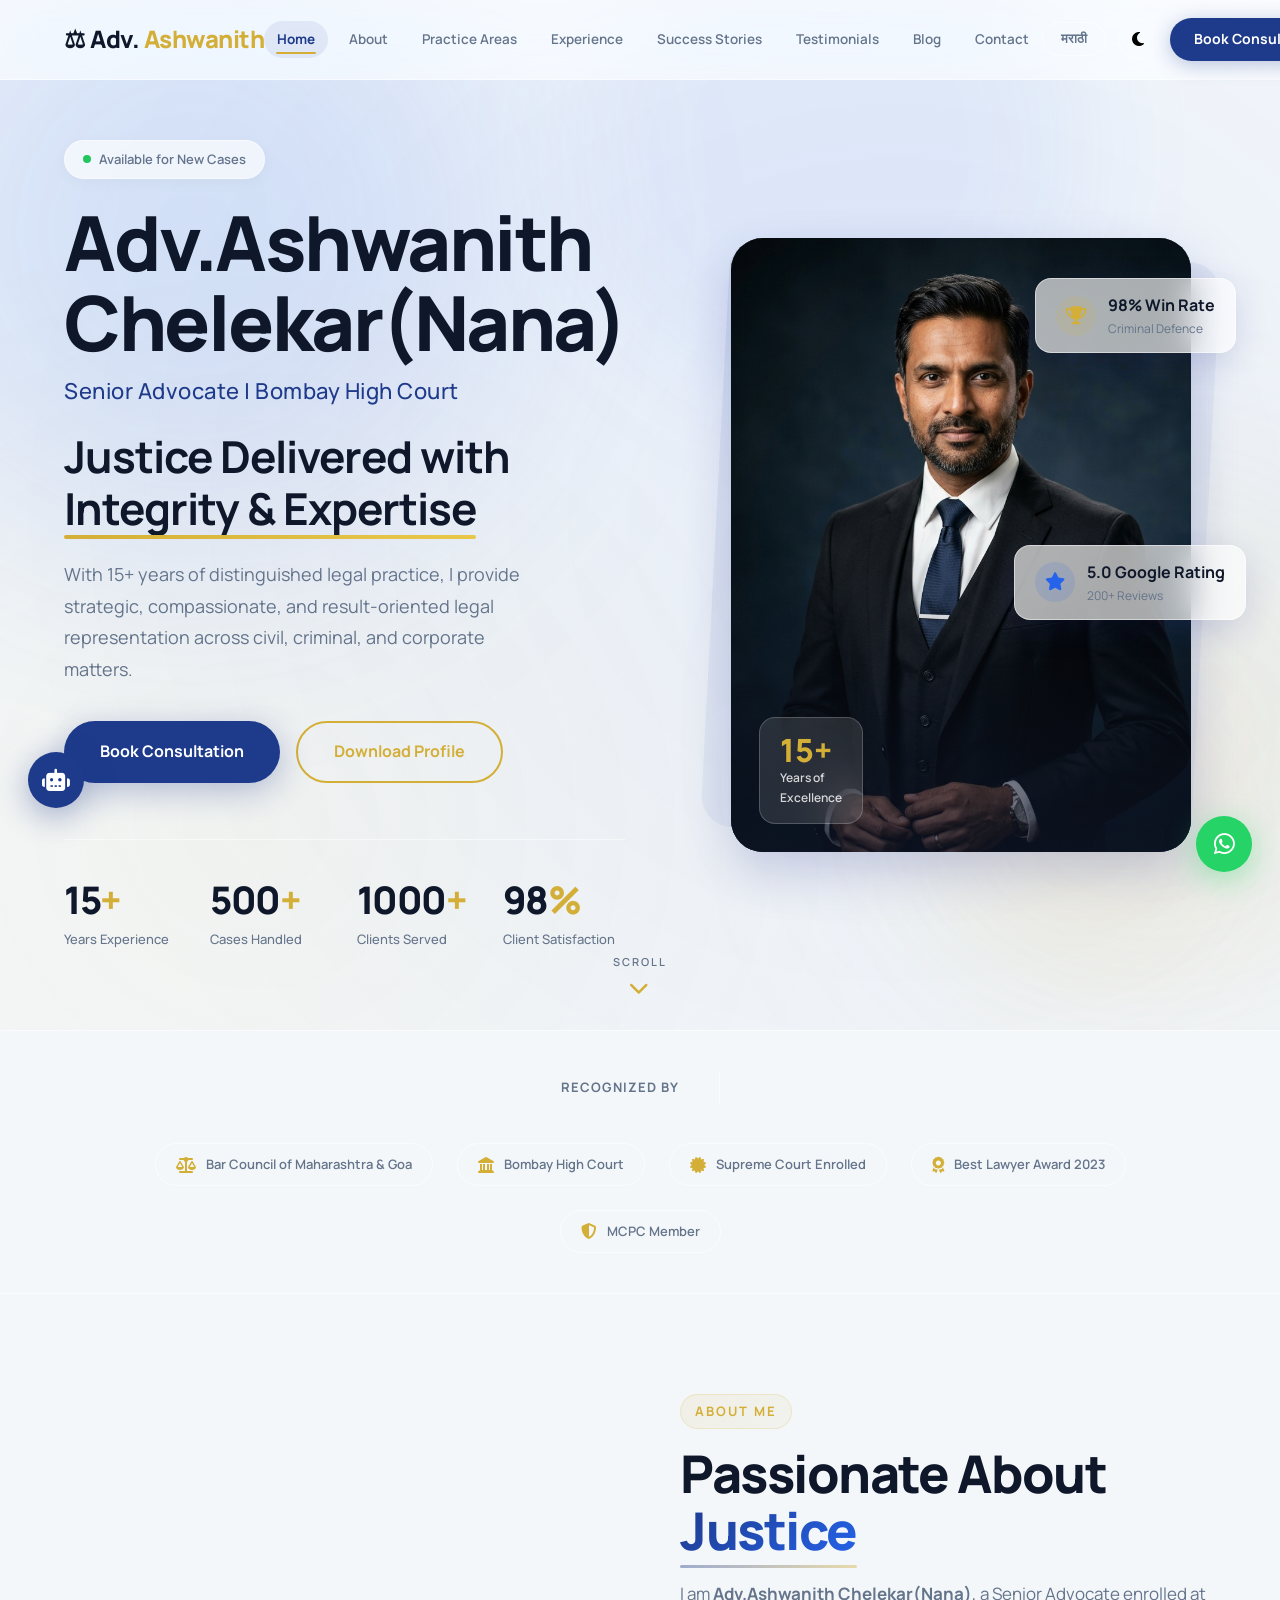
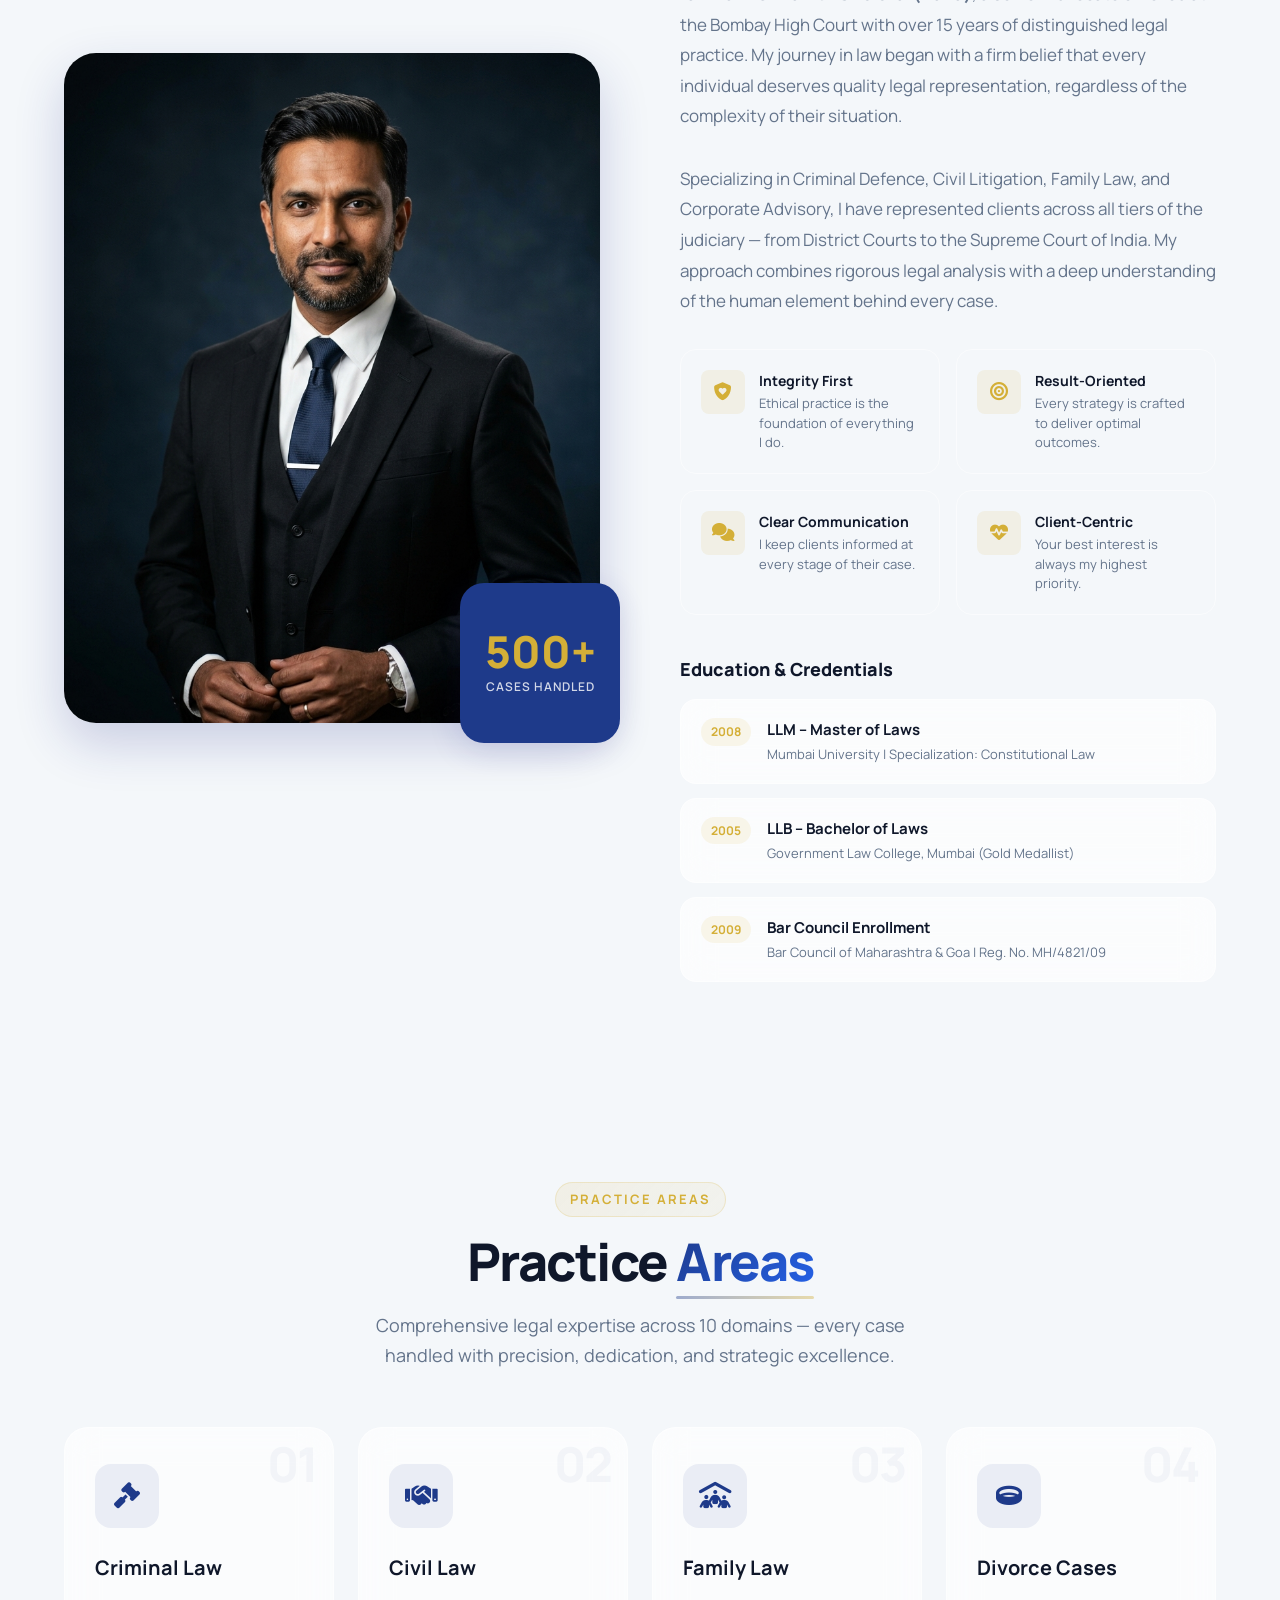
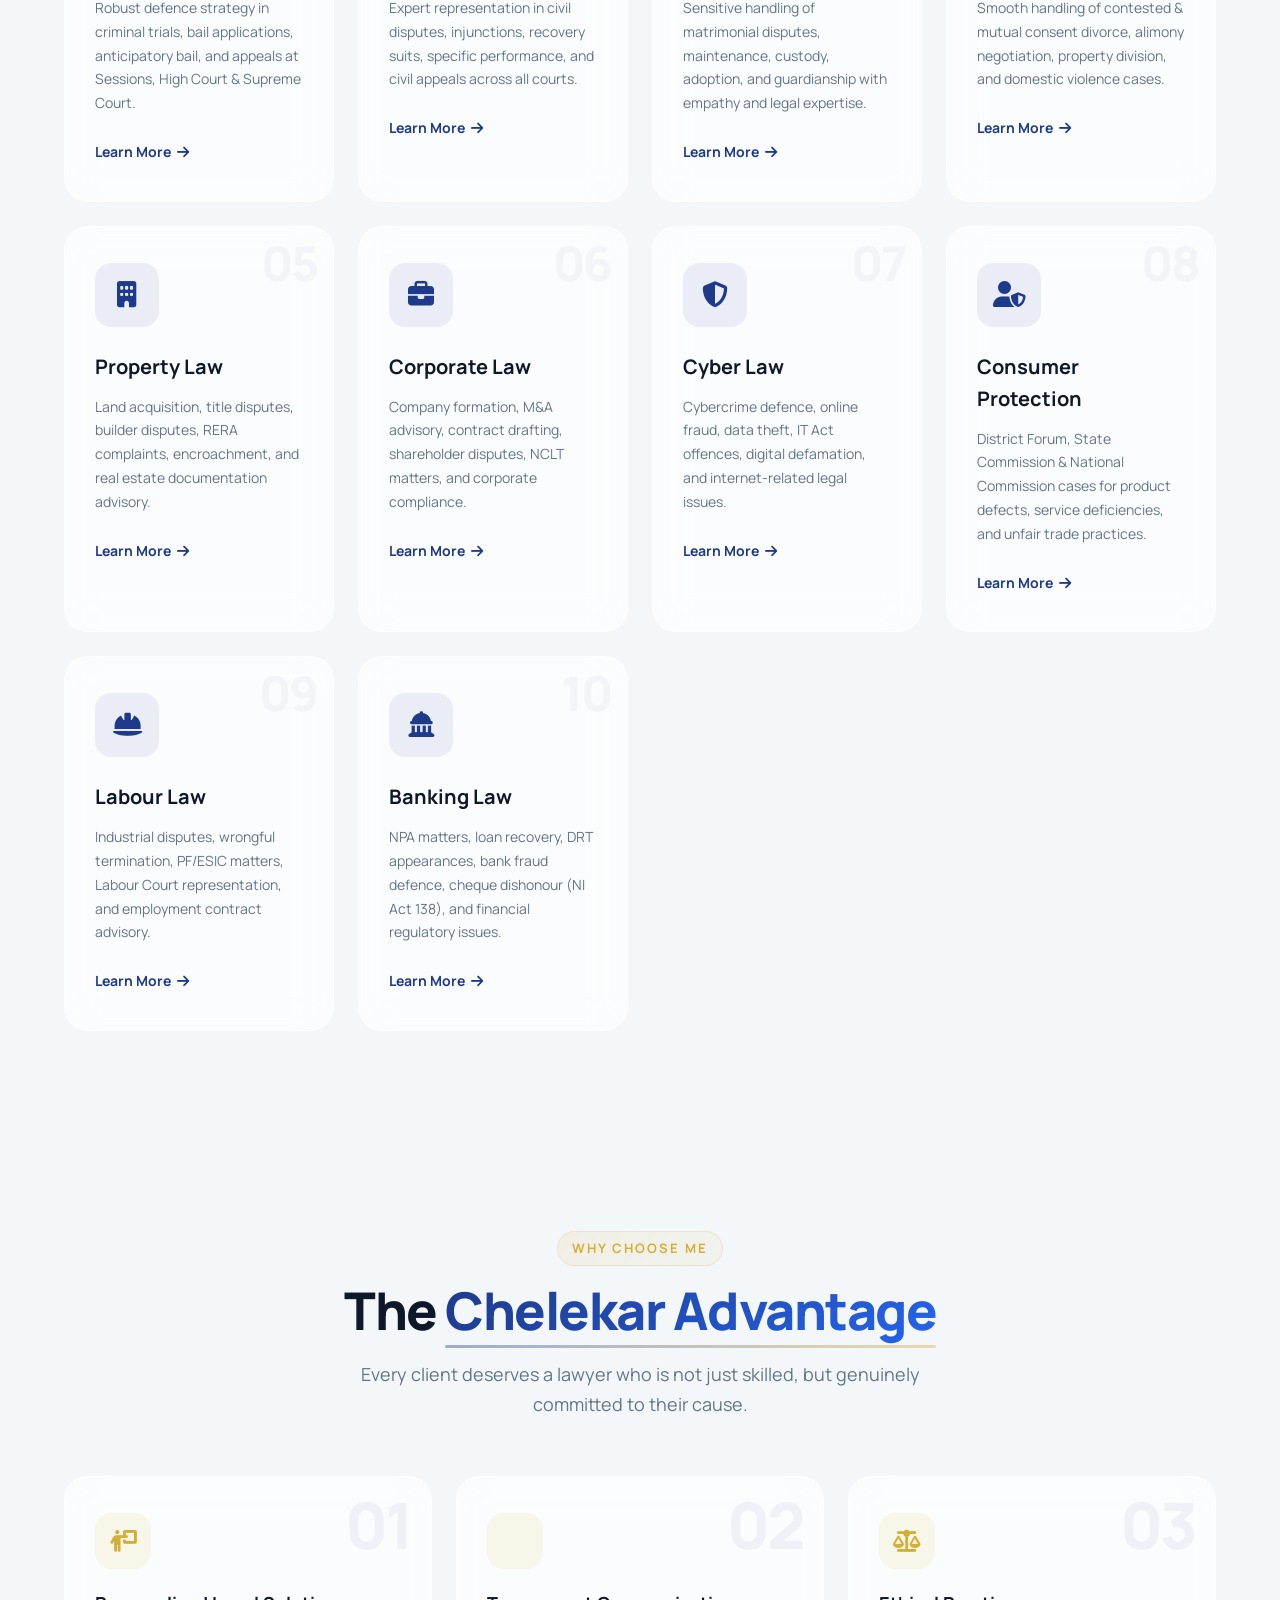
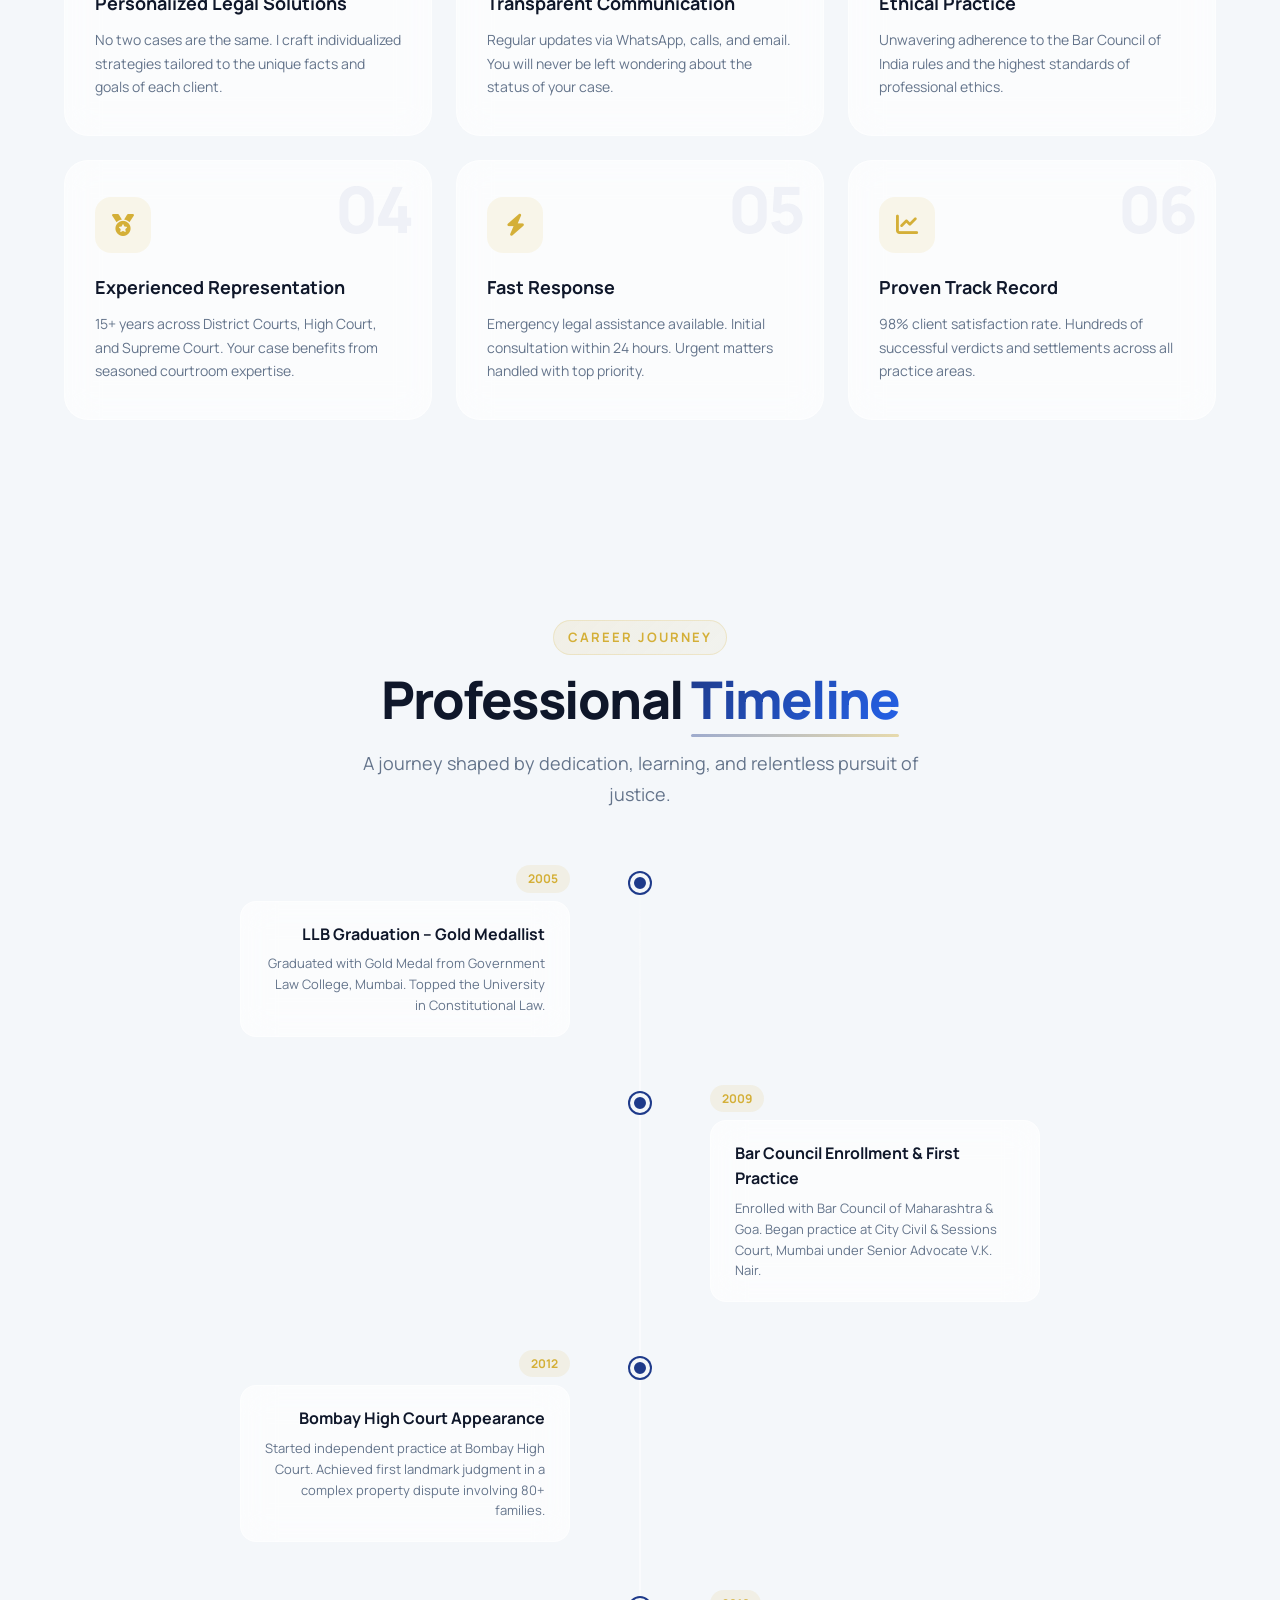
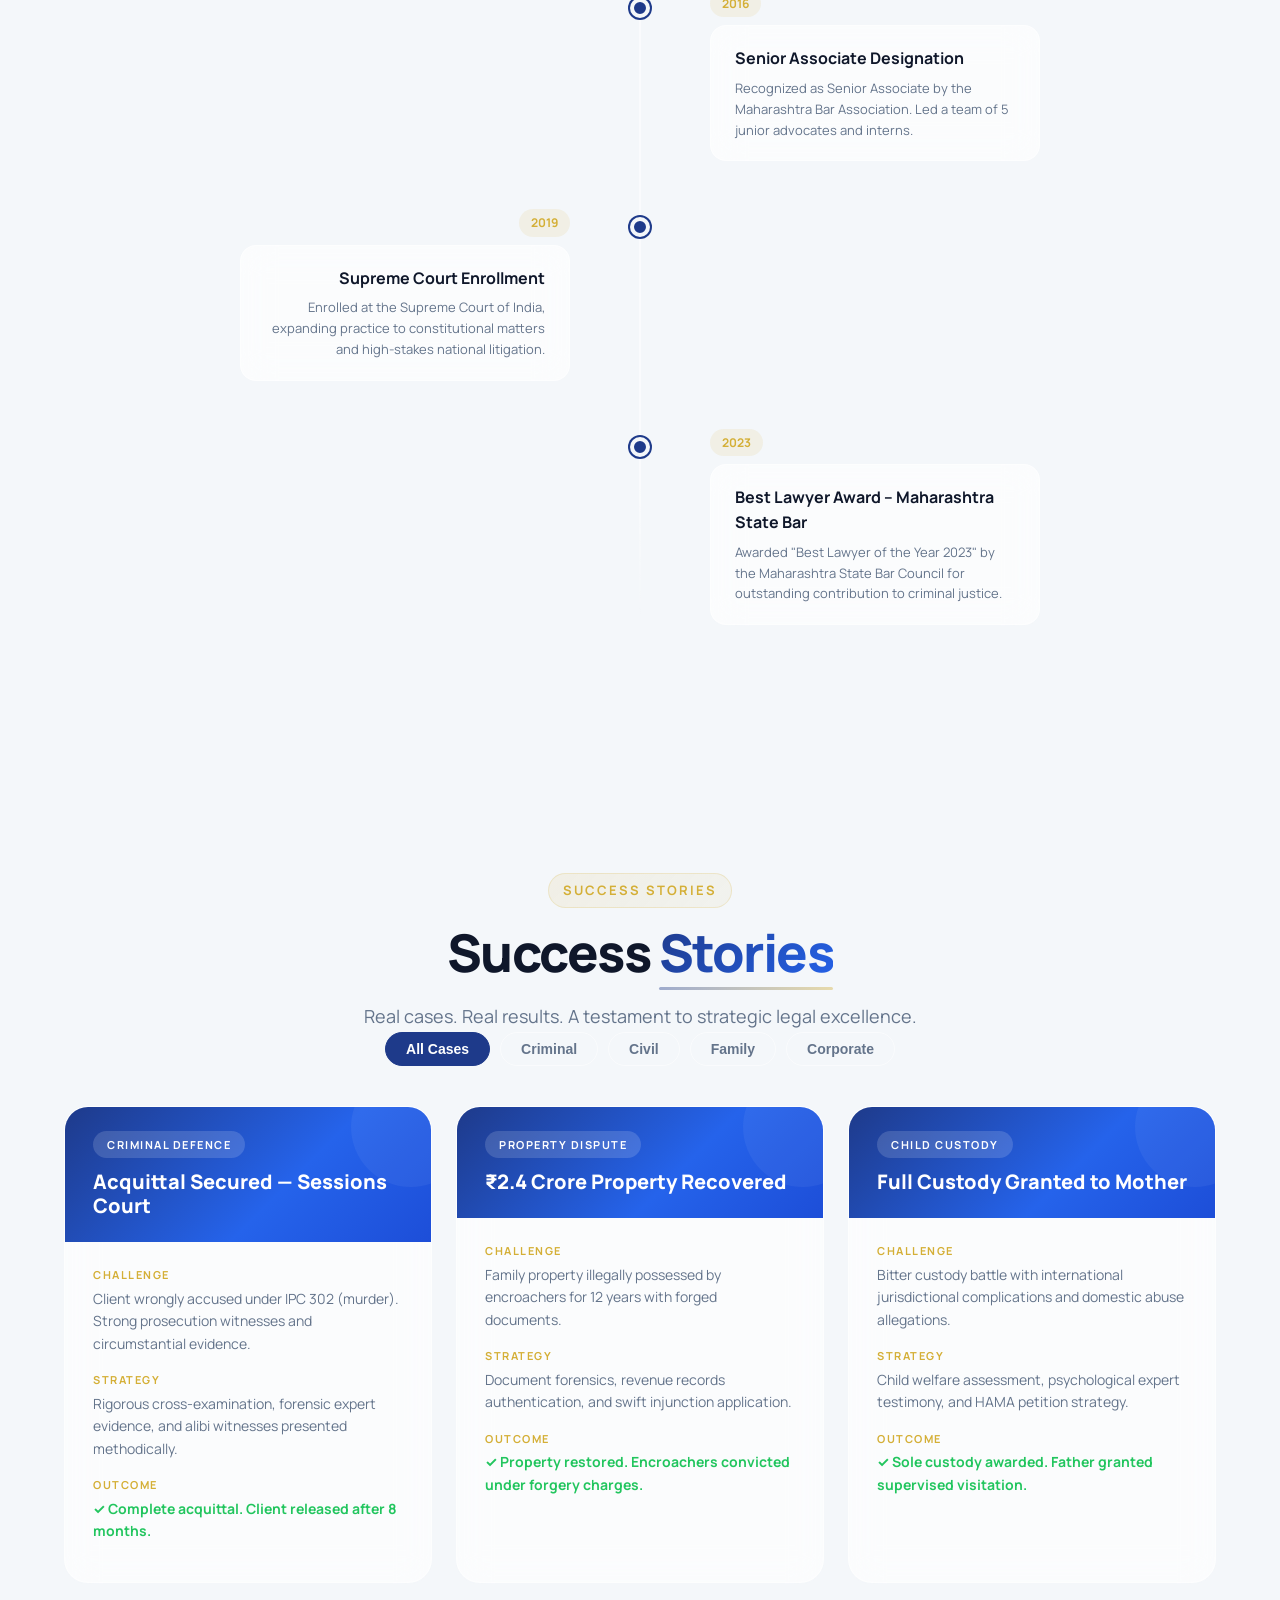
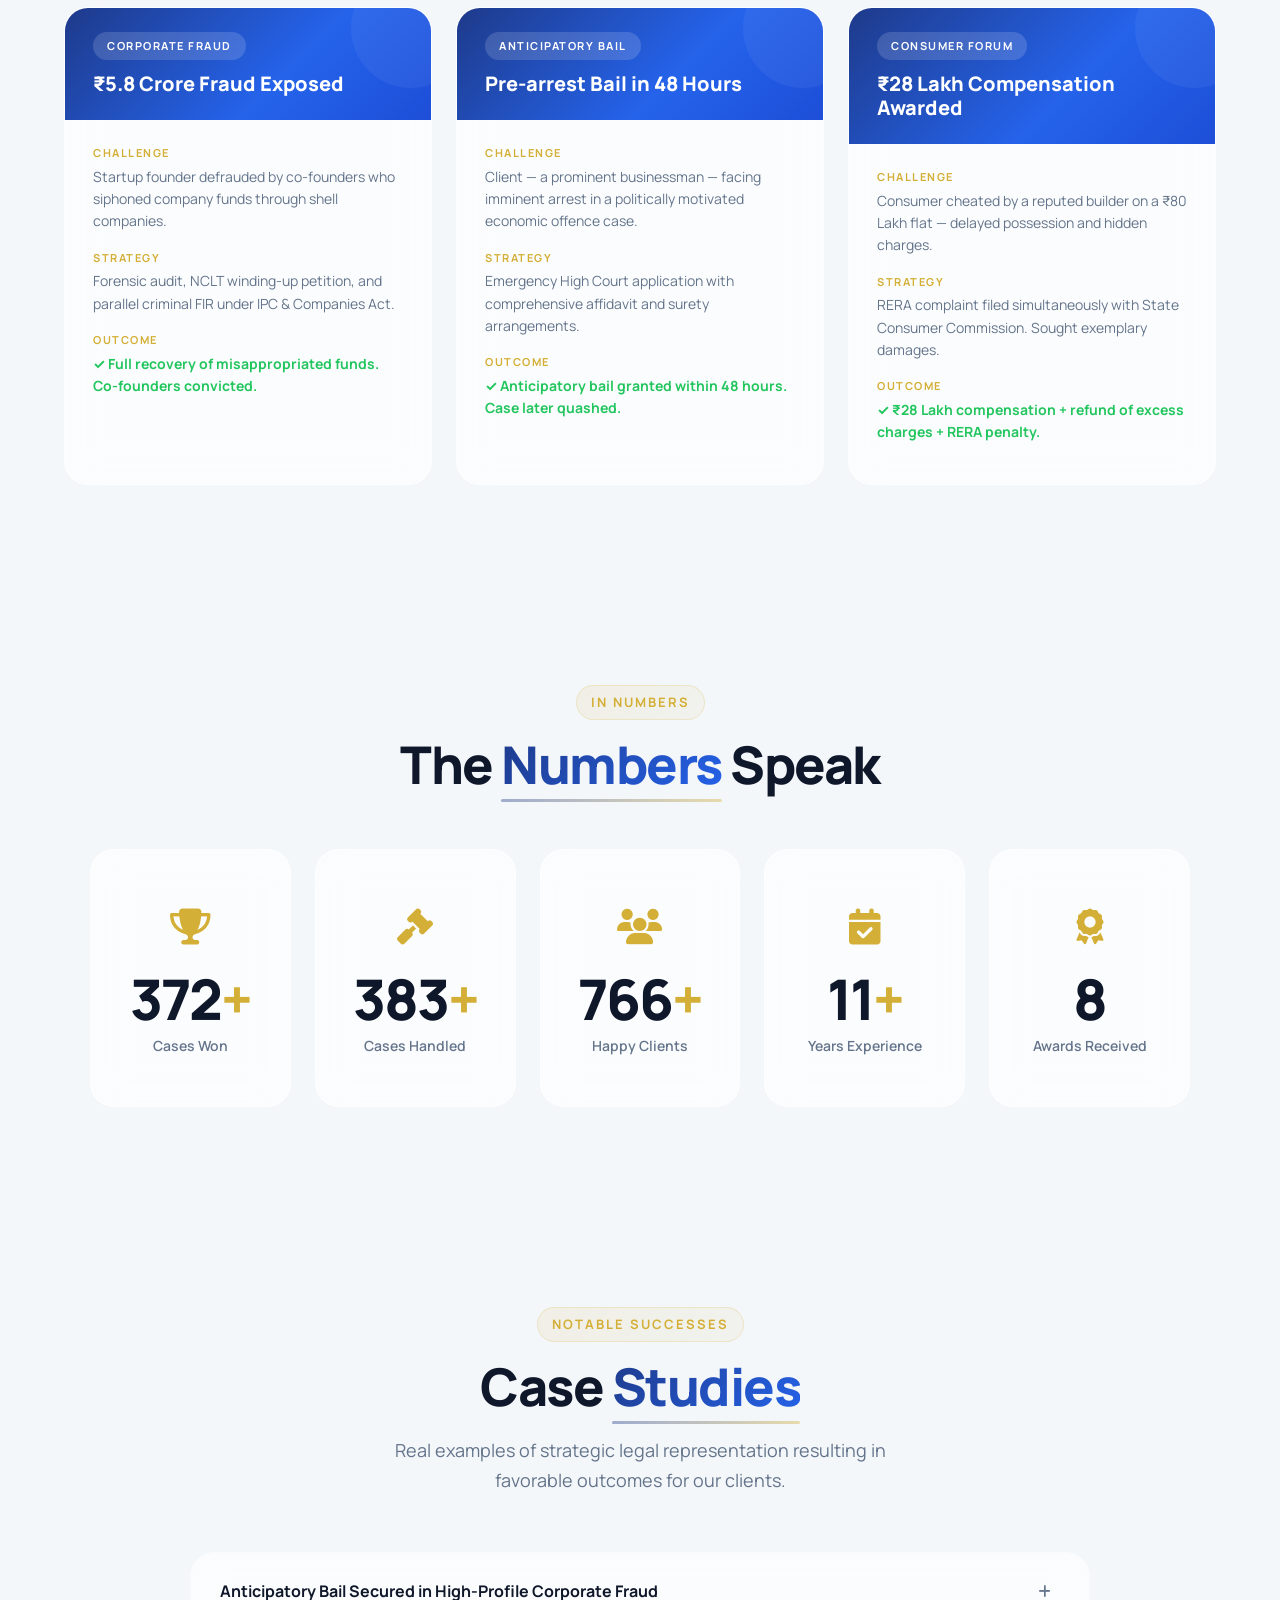
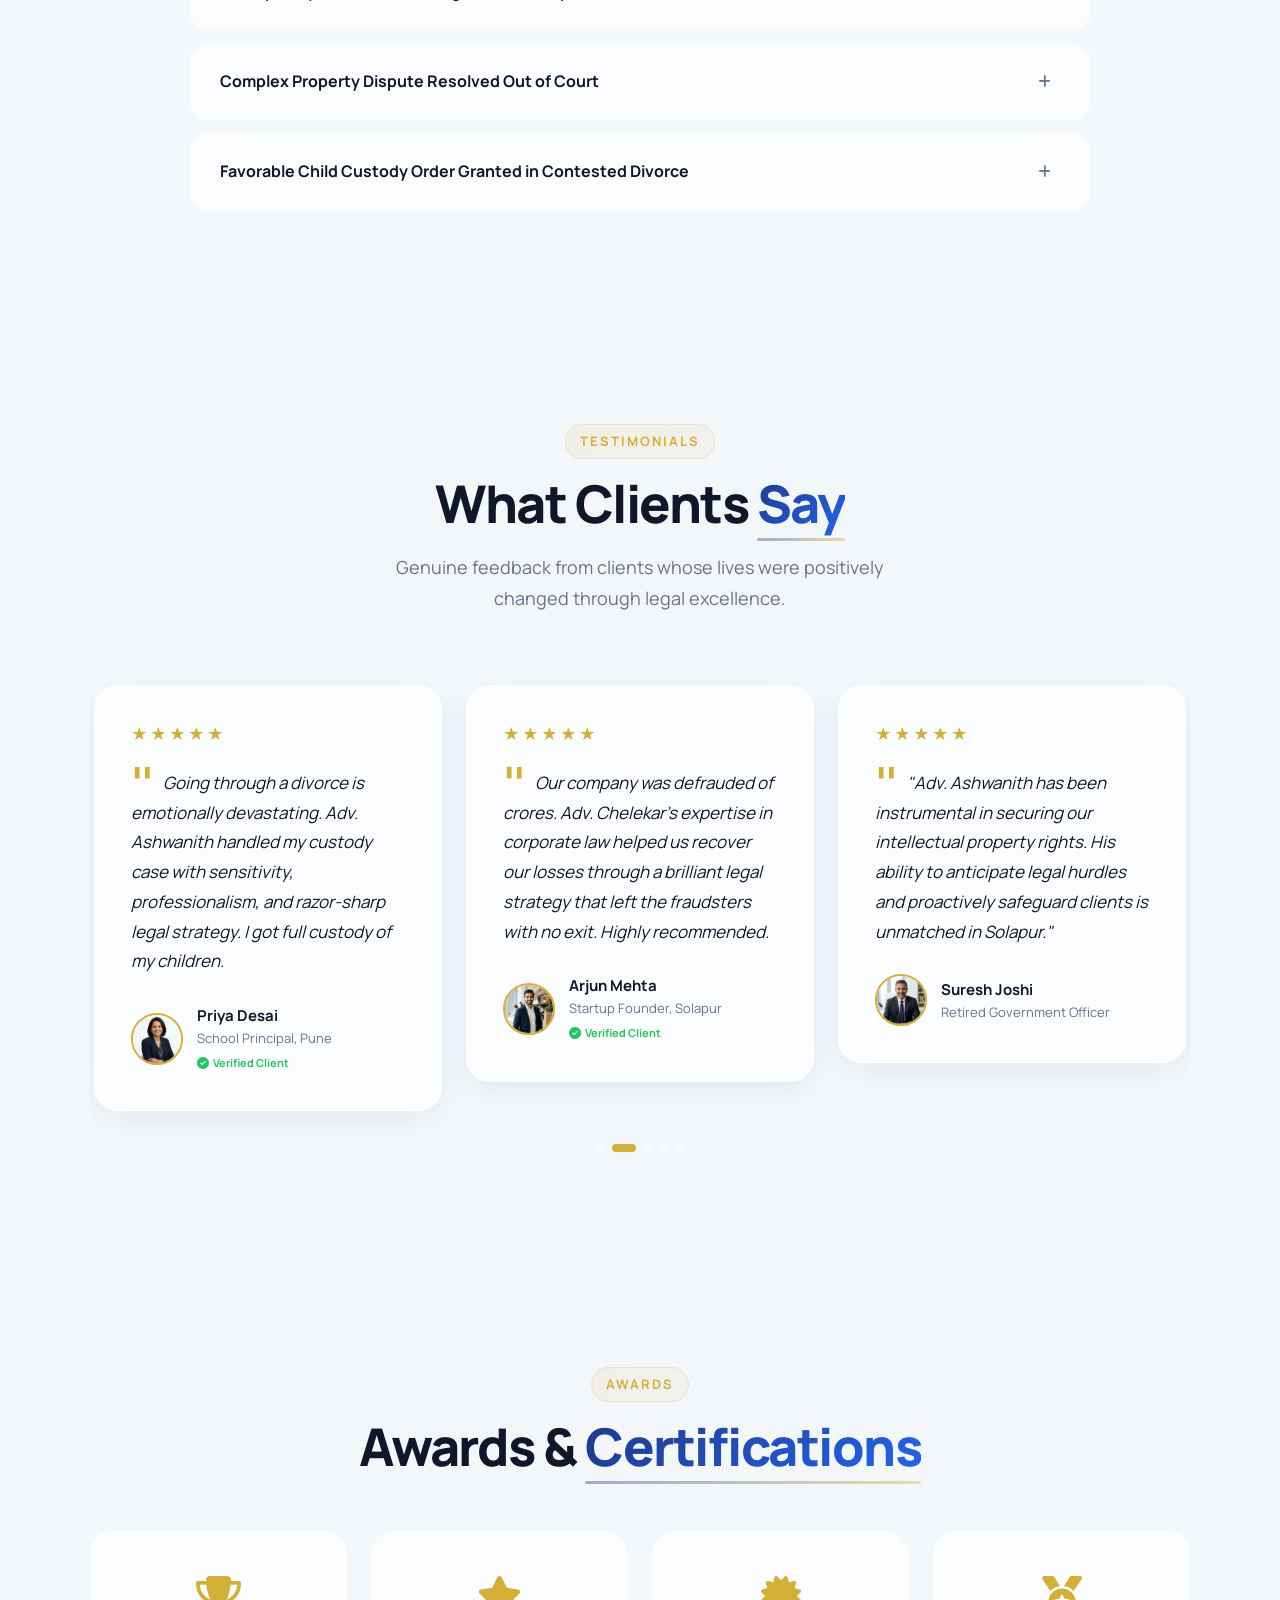
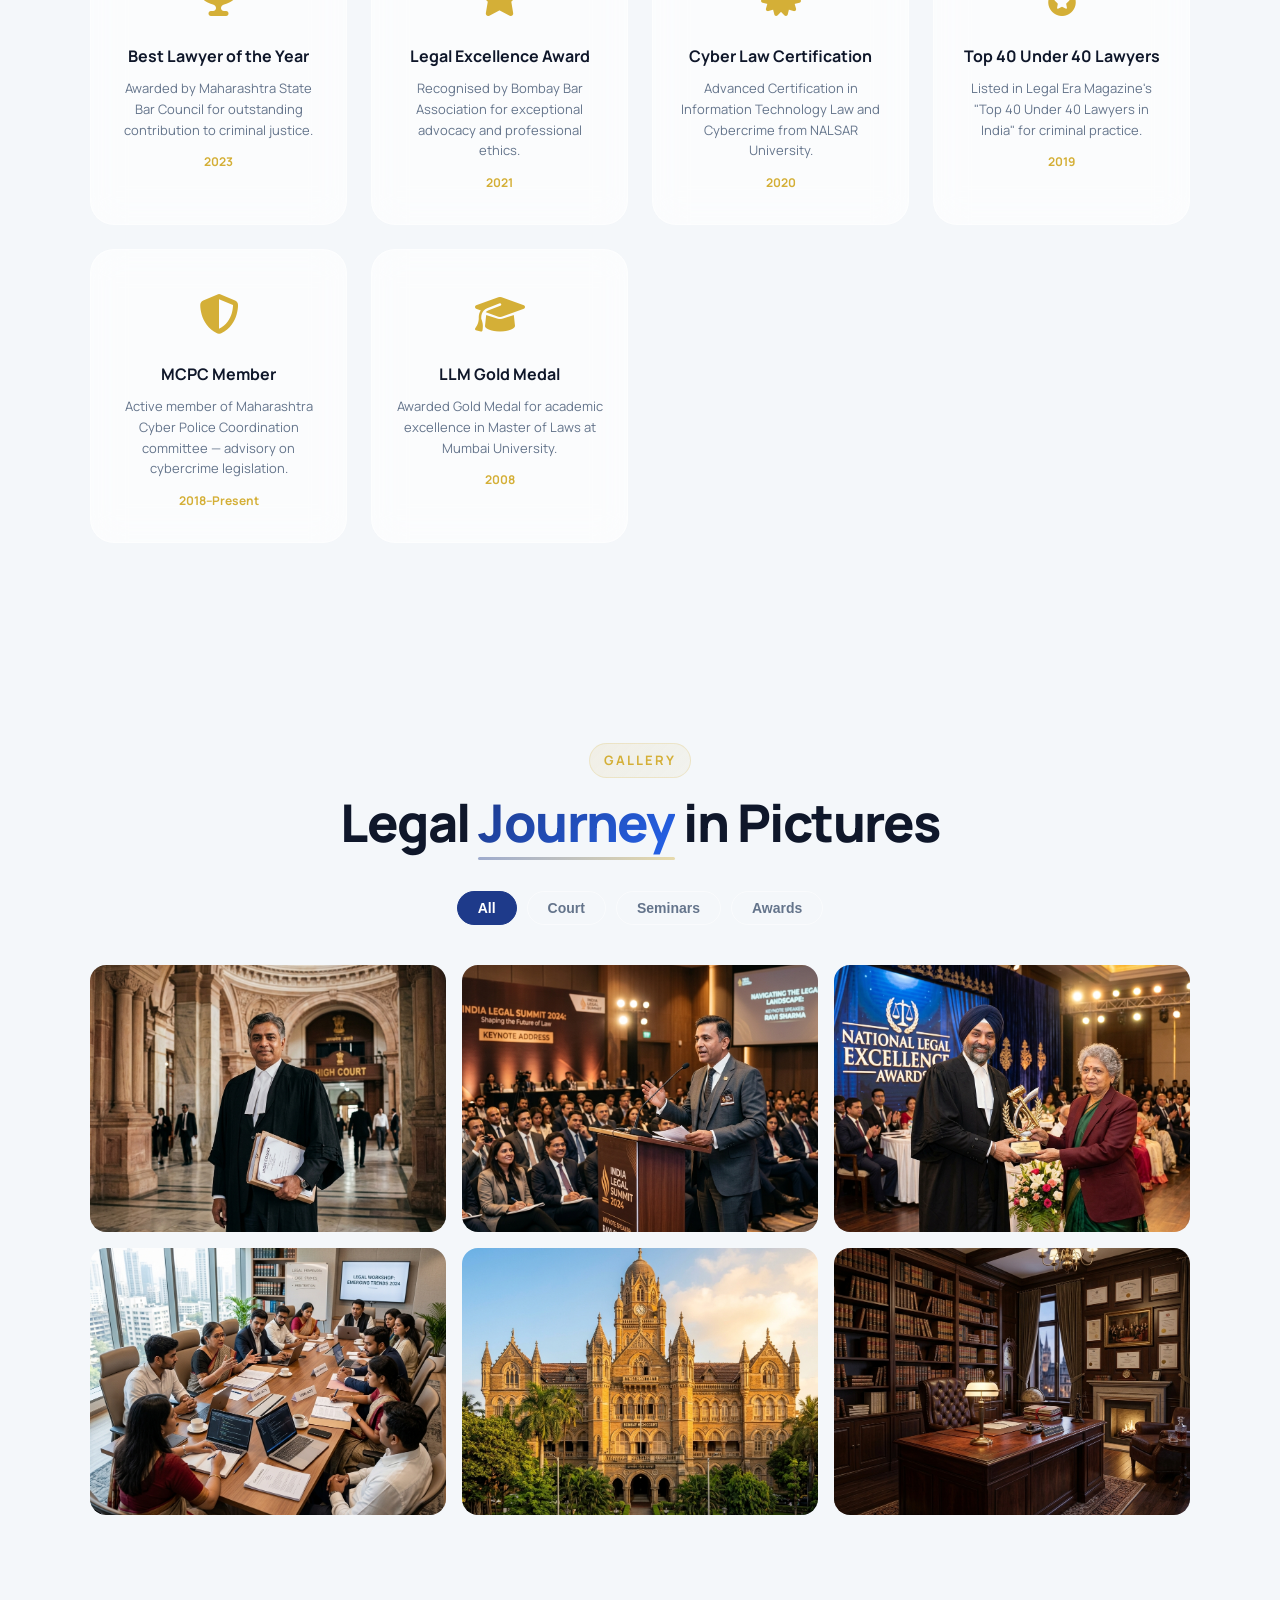
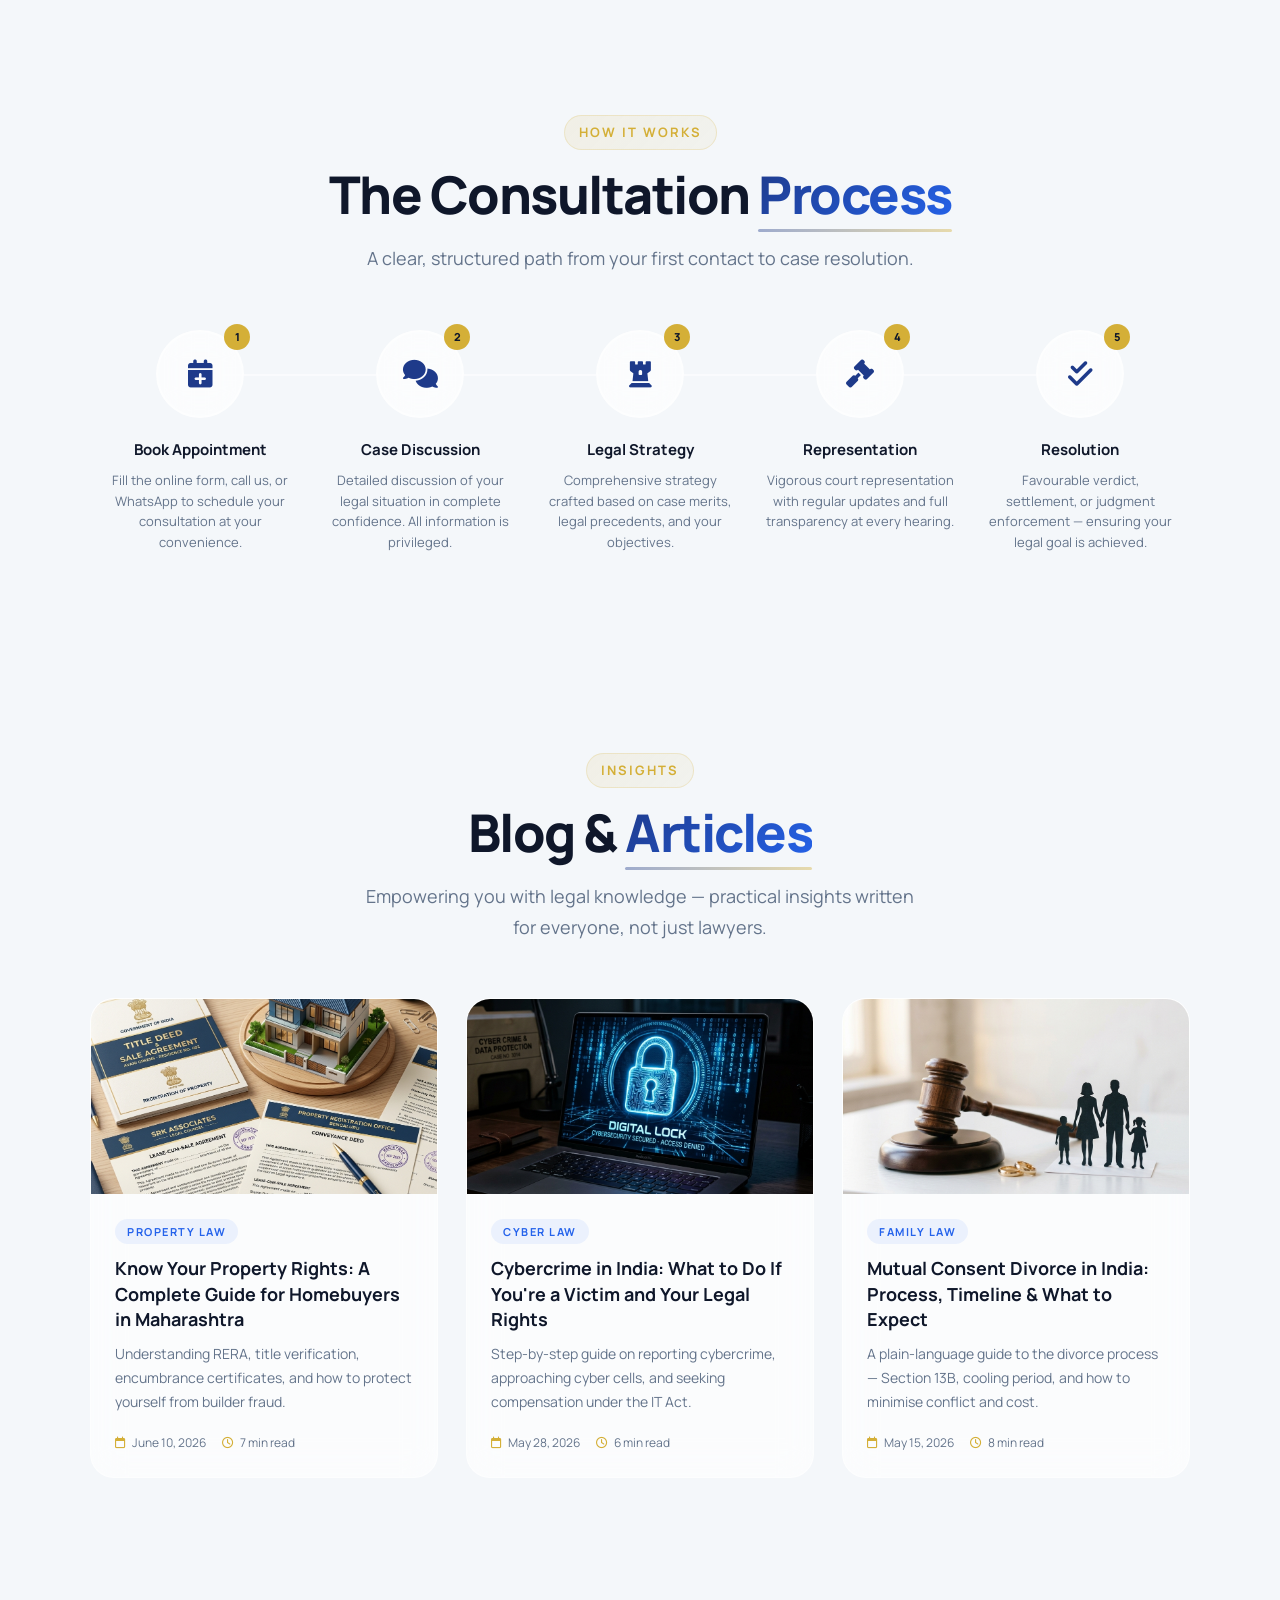
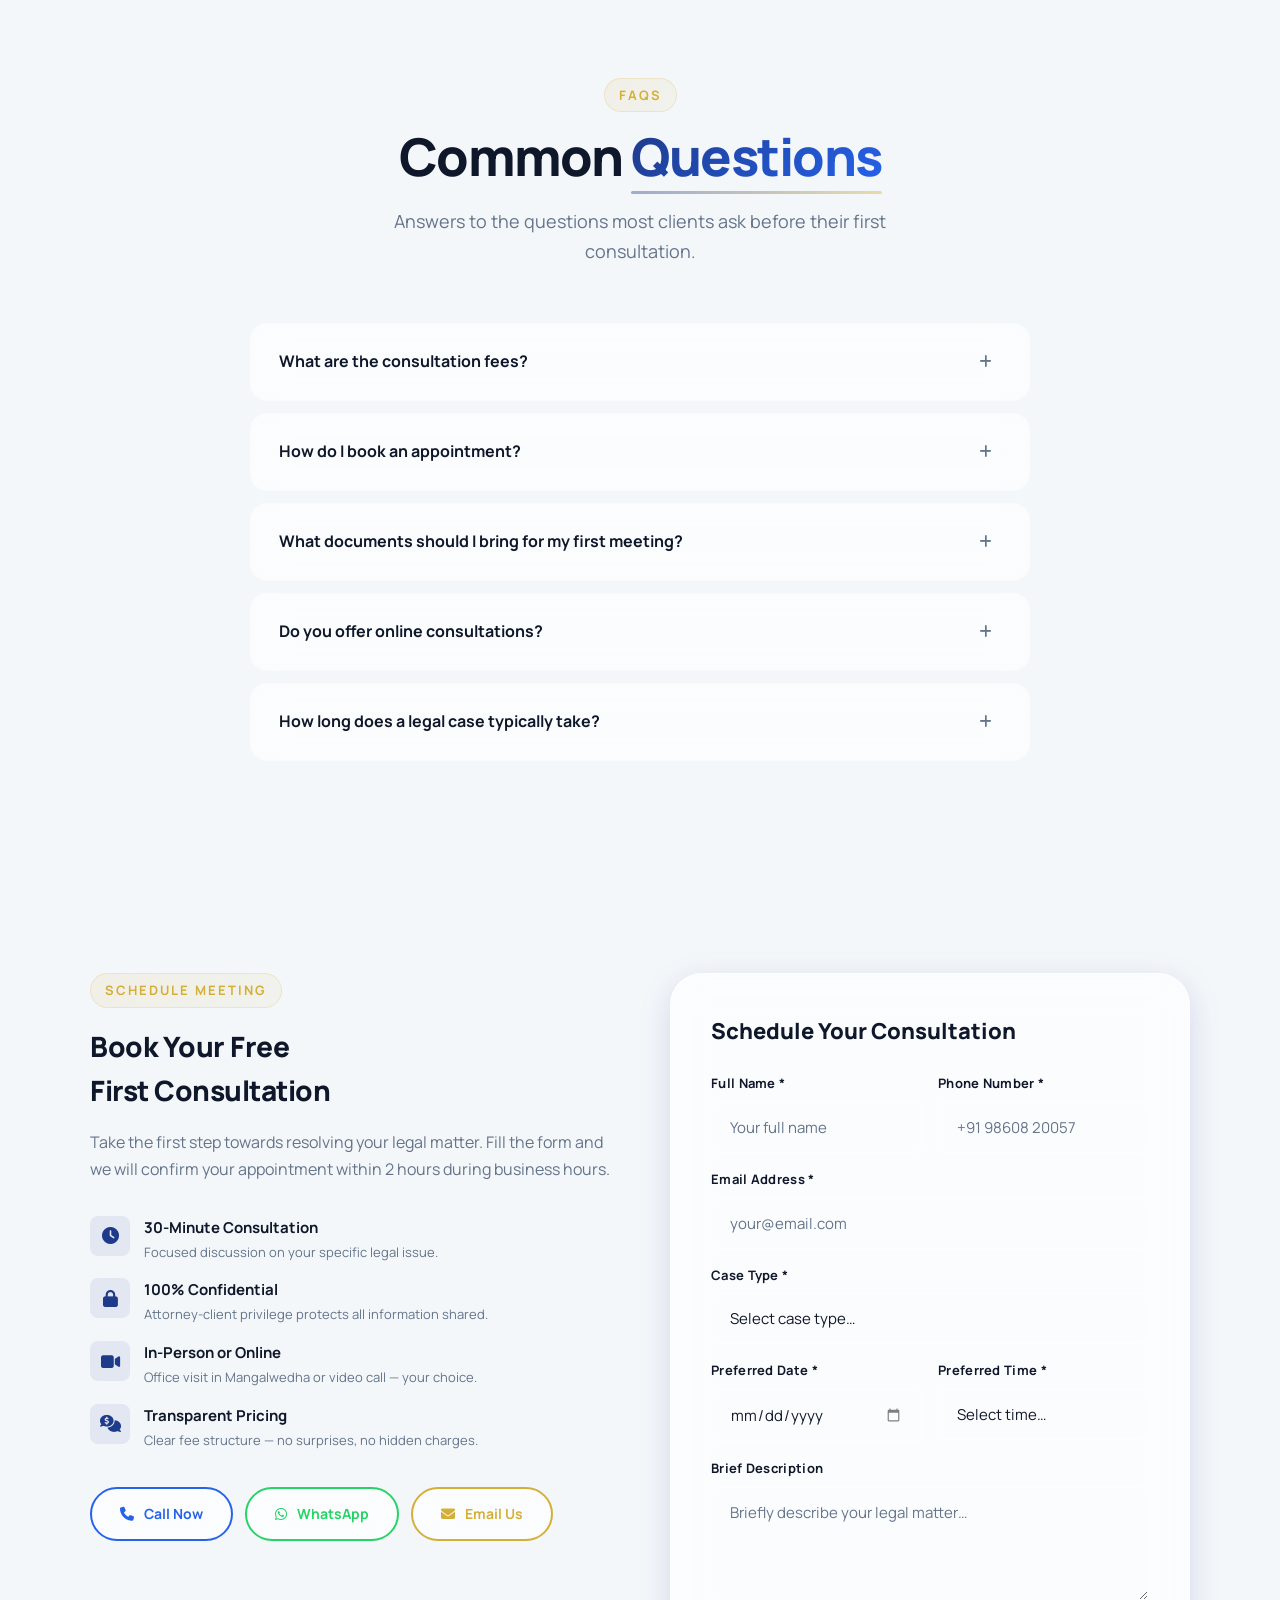
==== commit 6b378bf8: "Add Instagram profile link to footer" ====
--- a/index.html
+++ b/index.html
@@ -1464,11 +1464,10 @@
         <div class="brand">⚖ Adv.Ashwanith <span>Chelekar(Nana)</span></div>
         <p>Senior Advocate at Bombay High Court, delivering premium legal services with integrity, expertise, and unwavering dedication to justice since 2009.</p>
         <div class="footer-socials">
+          <a href="https://www.instagram.com/nana.vakil?igsh=MWdlazV5YnN5cjdkYQ%3D%3D" class="social-icon" aria-label="Instagram" target="_blank" rel="noopener"><i class="fa-brands fa-instagram" aria-hidden="true"></i></a>
+          <a href="https://wa.me/919860820057" class="social-icon" aria-label="WhatsApp" target="_blank" rel="noopener"><i class="fa-brands fa-whatsapp" aria-hidden="true"></i></a>
           <a href="#" class="social-icon" aria-label="LinkedIn"><i class="fa-brands fa-linkedin-in" aria-hidden="true"></i></a>
-          <a href="#" class="social-icon" aria-label="Twitter"><i class="fa-brands fa-x-twitter" aria-hidden="true"></i></a>
           <a href="#" class="social-icon" aria-label="Facebook"><i class="fa-brands fa-facebook-f" aria-hidden="true"></i></a>
-          <a href="#" class="social-icon" aria-label="YouTube"><i class="fa-brands fa-youtube" aria-hidden="true"></i></a>
-          <a href="https://wa.me/919860820057" class="social-icon" aria-label="WhatsApp" target="_blank" rel="noopener"><i class="fa-brands fa-whatsapp" aria-hidden="true"></i></a>
         </div>
       </div>
 
--- a/css/style.css
+++ b/css/style.css
@@ -1115,7 +1115,7 @@
 .chat-toggle-btn:hover { transform: scale(1.1); background: var(--primary-light); }
 .chat-widget {
   position: fixed; bottom: 160px; left: 28px; z-index: 8887;
-  width: 340px; max-height: 480px;
+  width: 340px; max-height: calc(100vh - 260px);
   background: var(--bg-card); backdrop-filter: blur(16px); -webkit-backdrop-filter: blur(16px); border: 1.5px solid var(--border);
   border-radius: var(--radius-xl); box-shadow: var(--shadow-xl);
   display: flex; flex-direction: column; overflow: hidden;
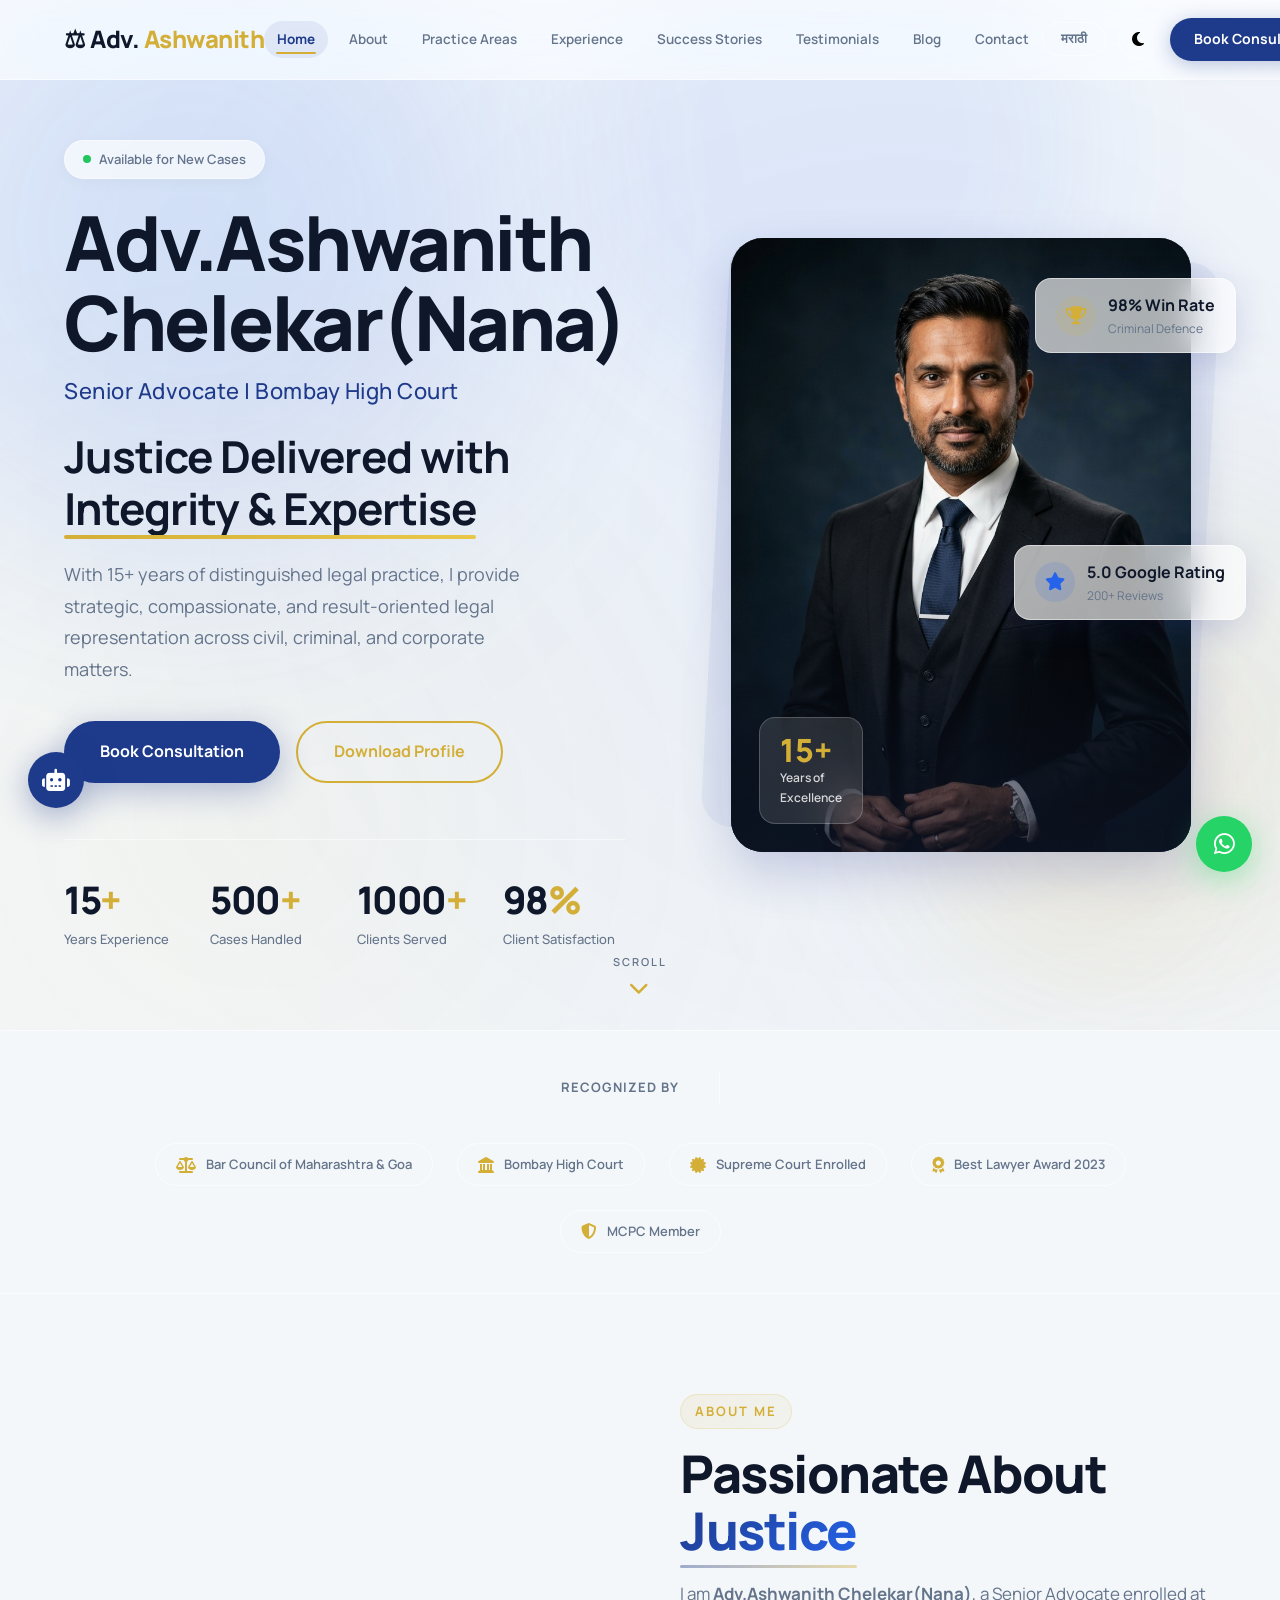
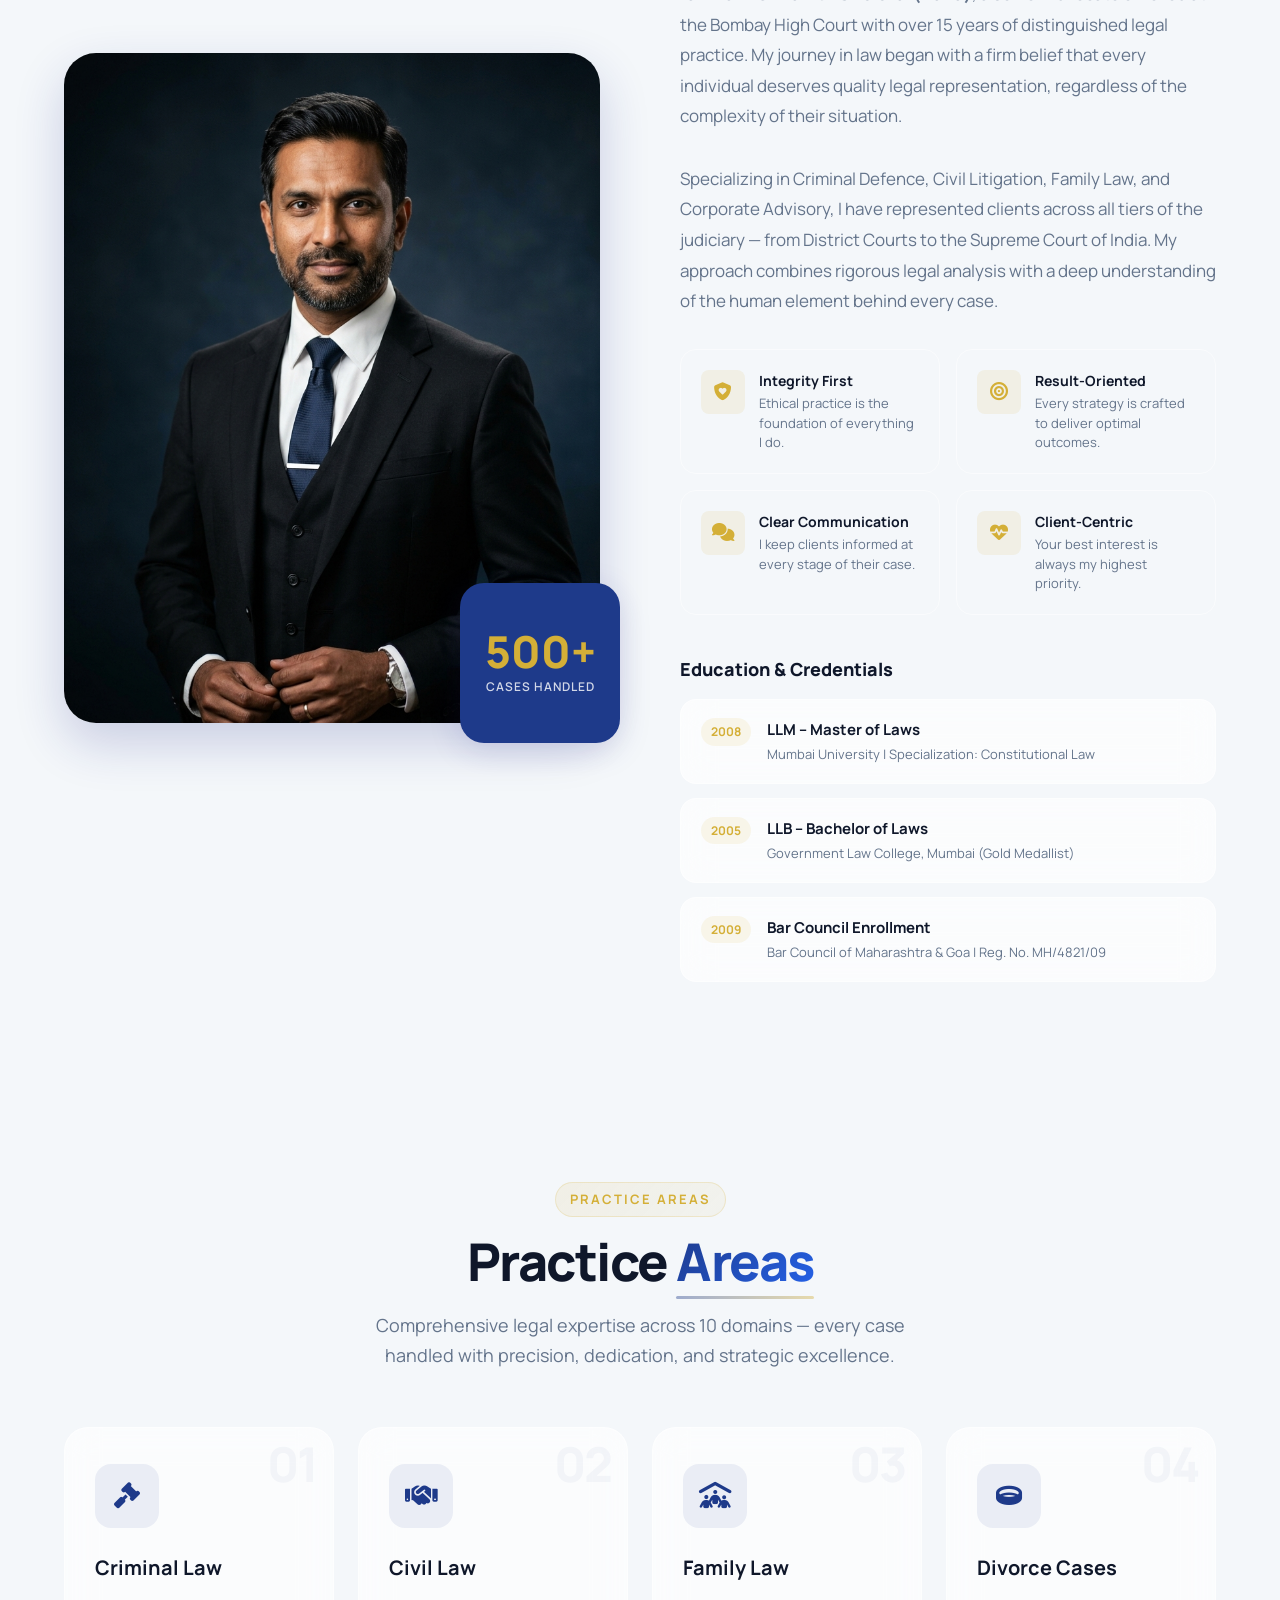
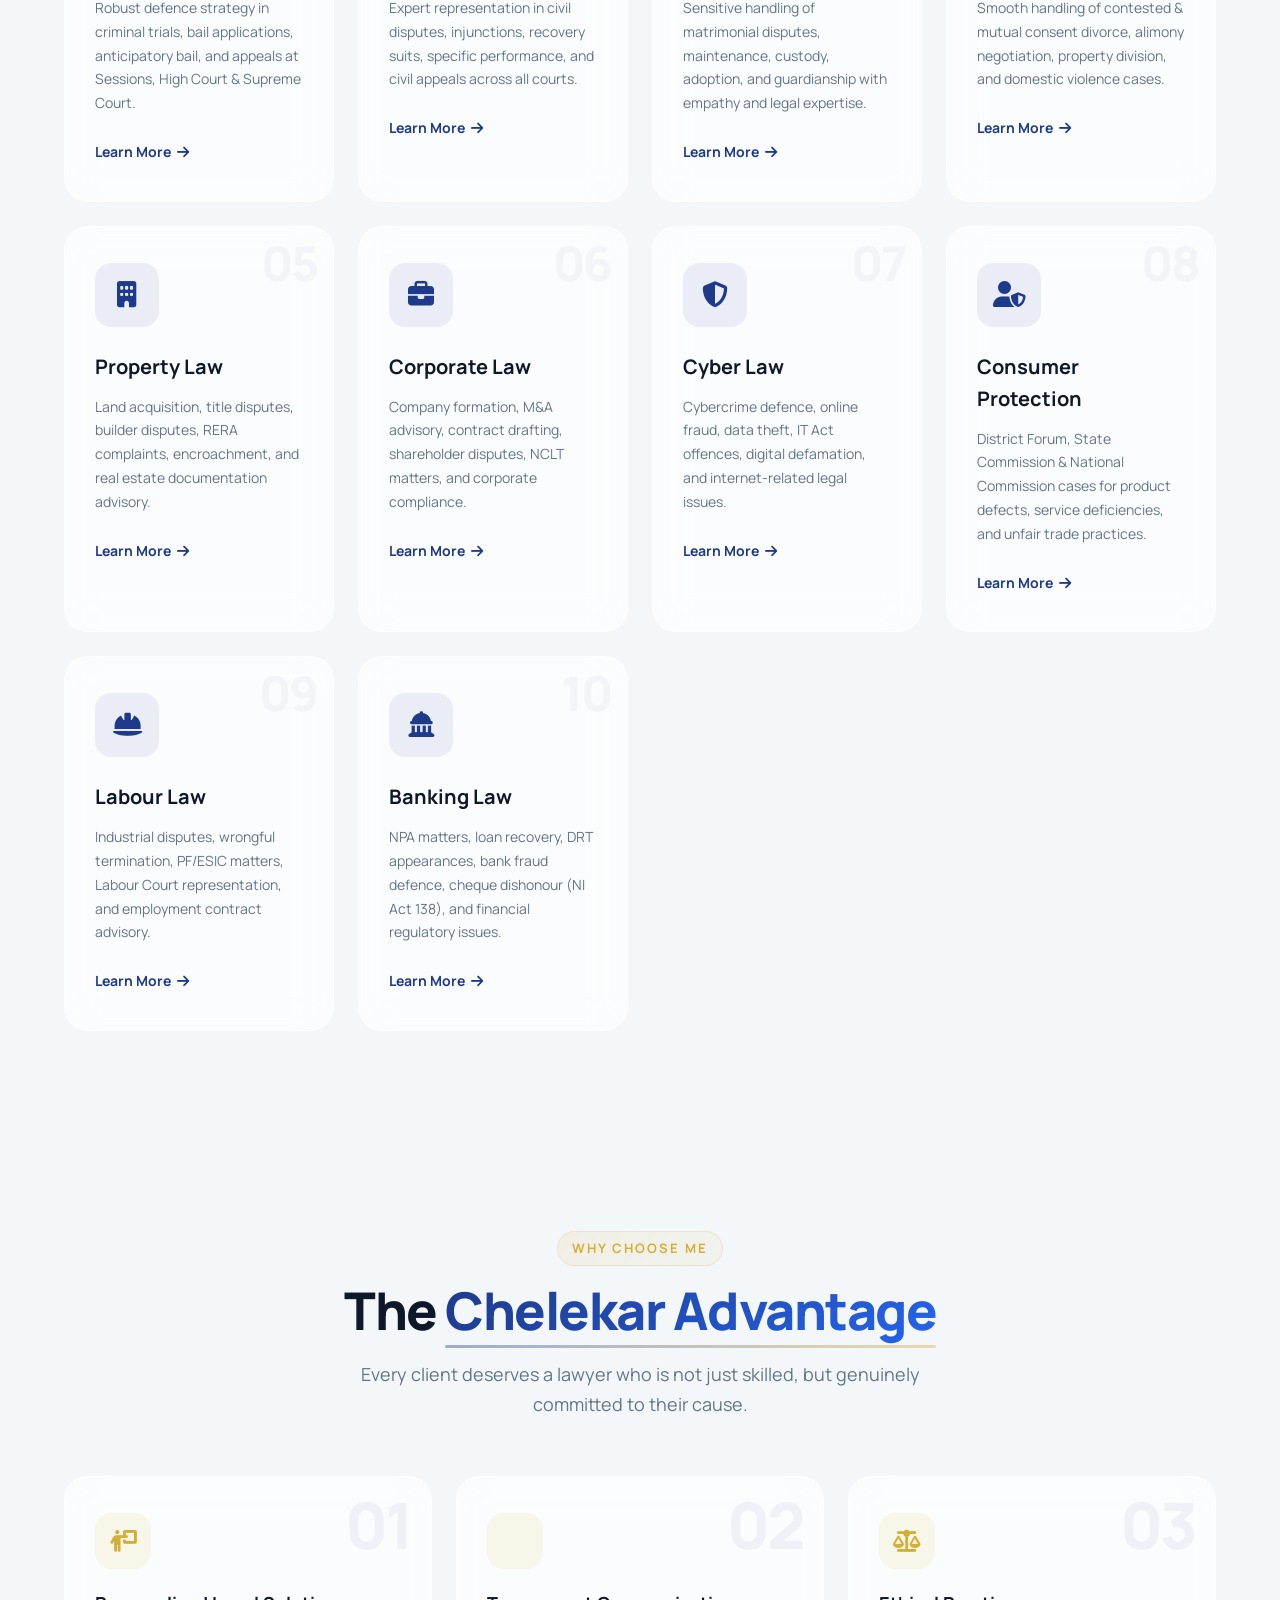
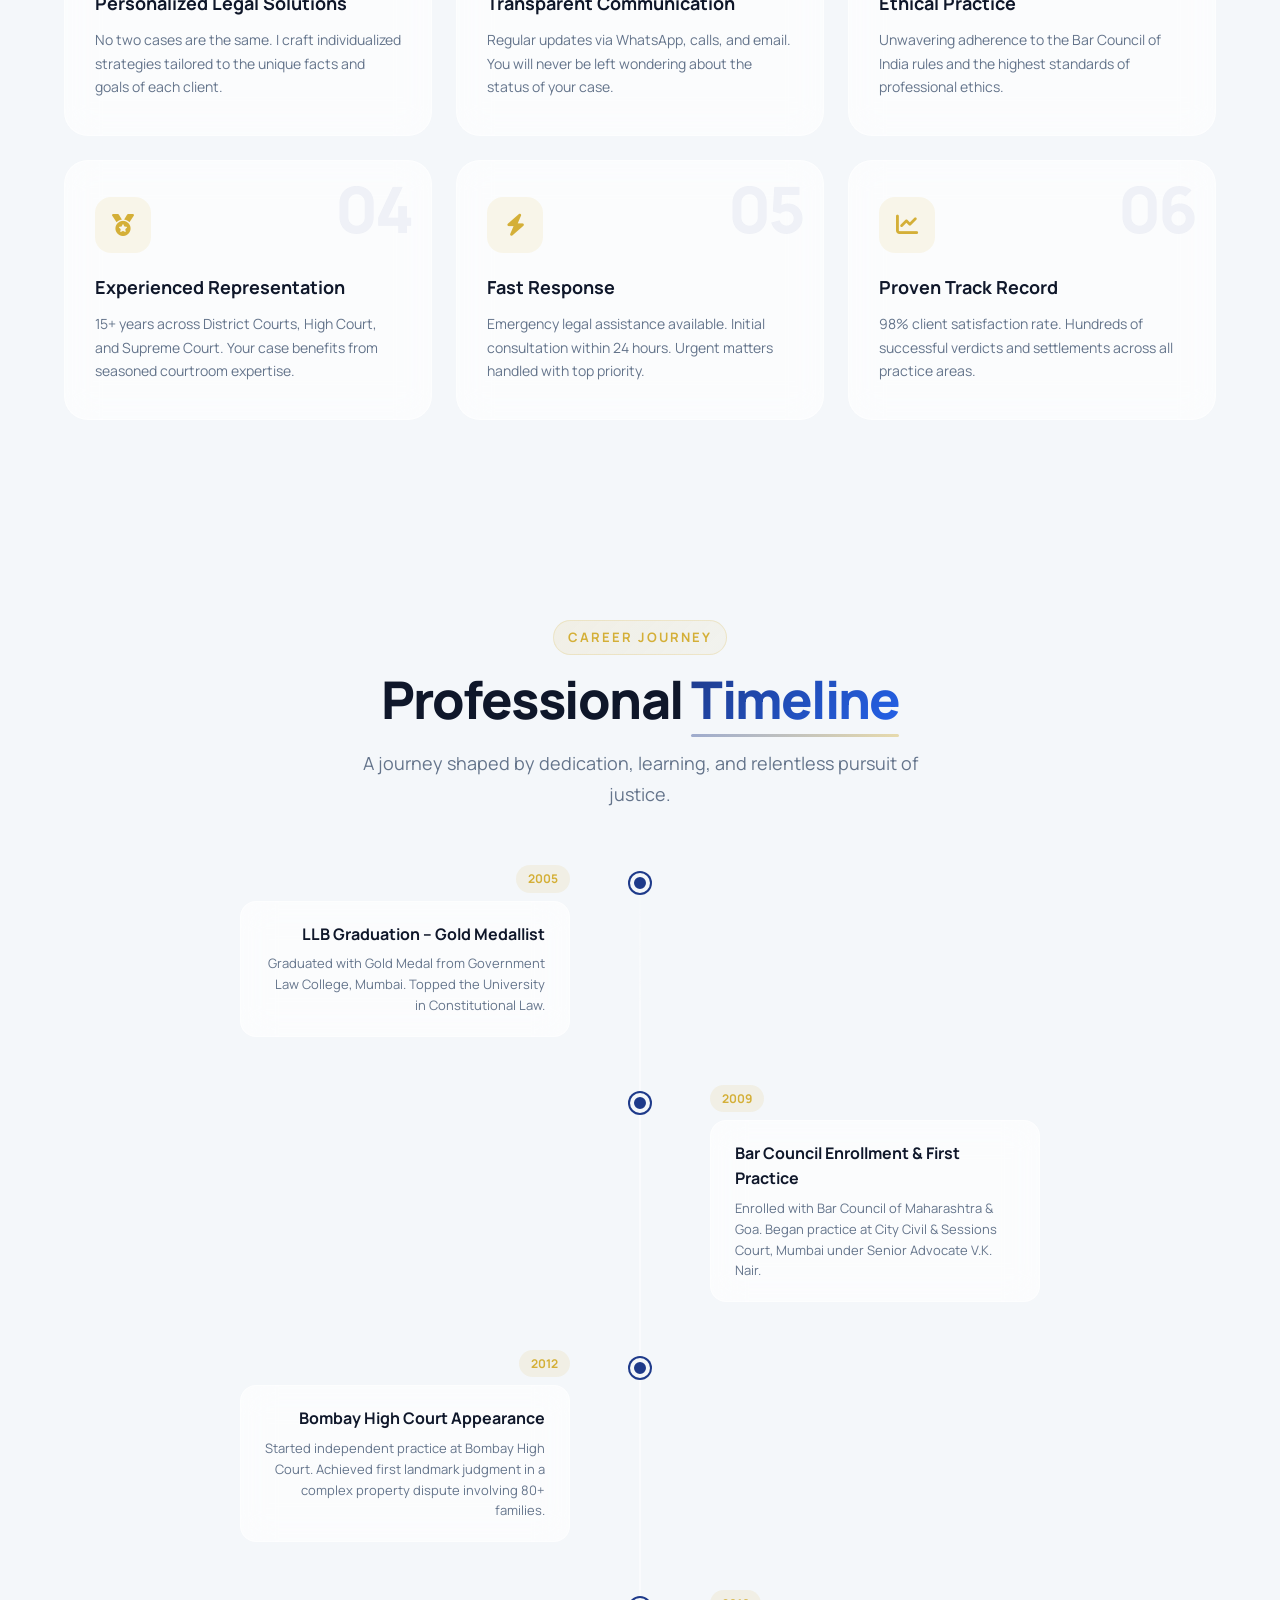
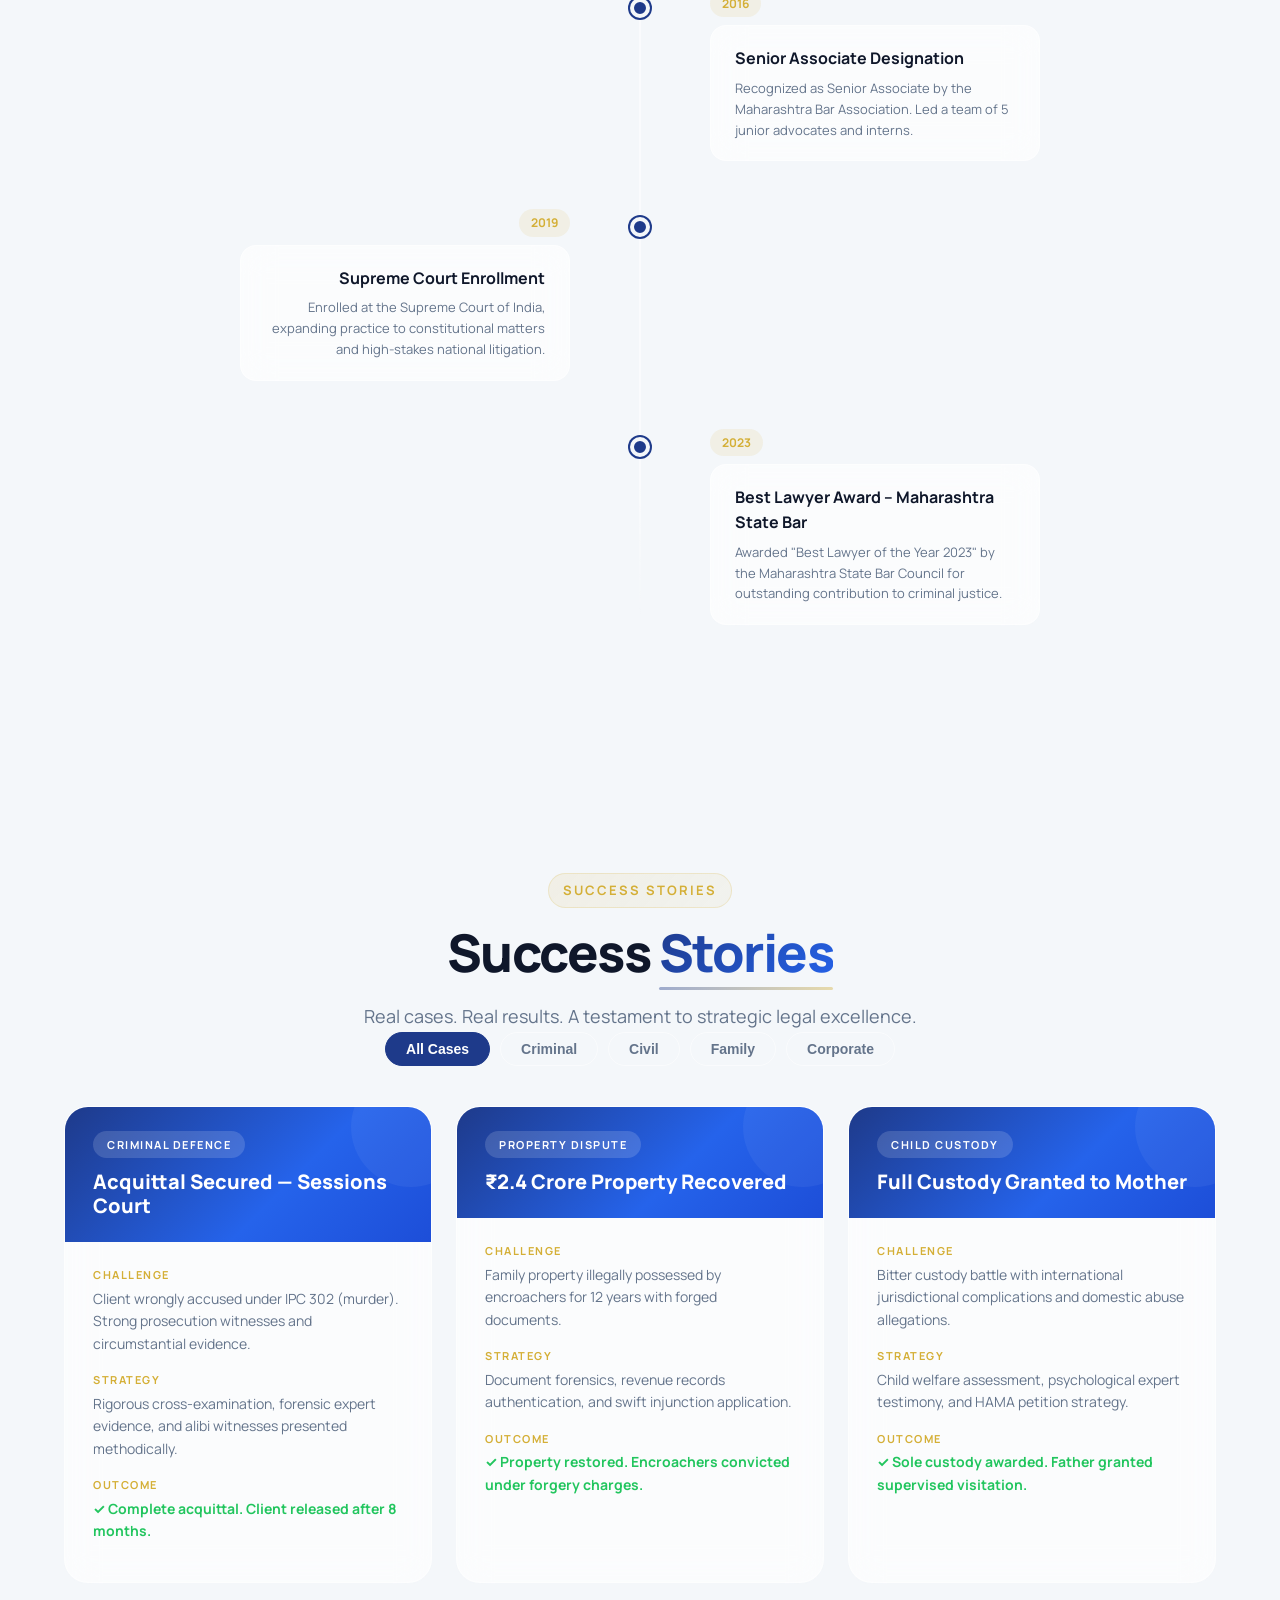
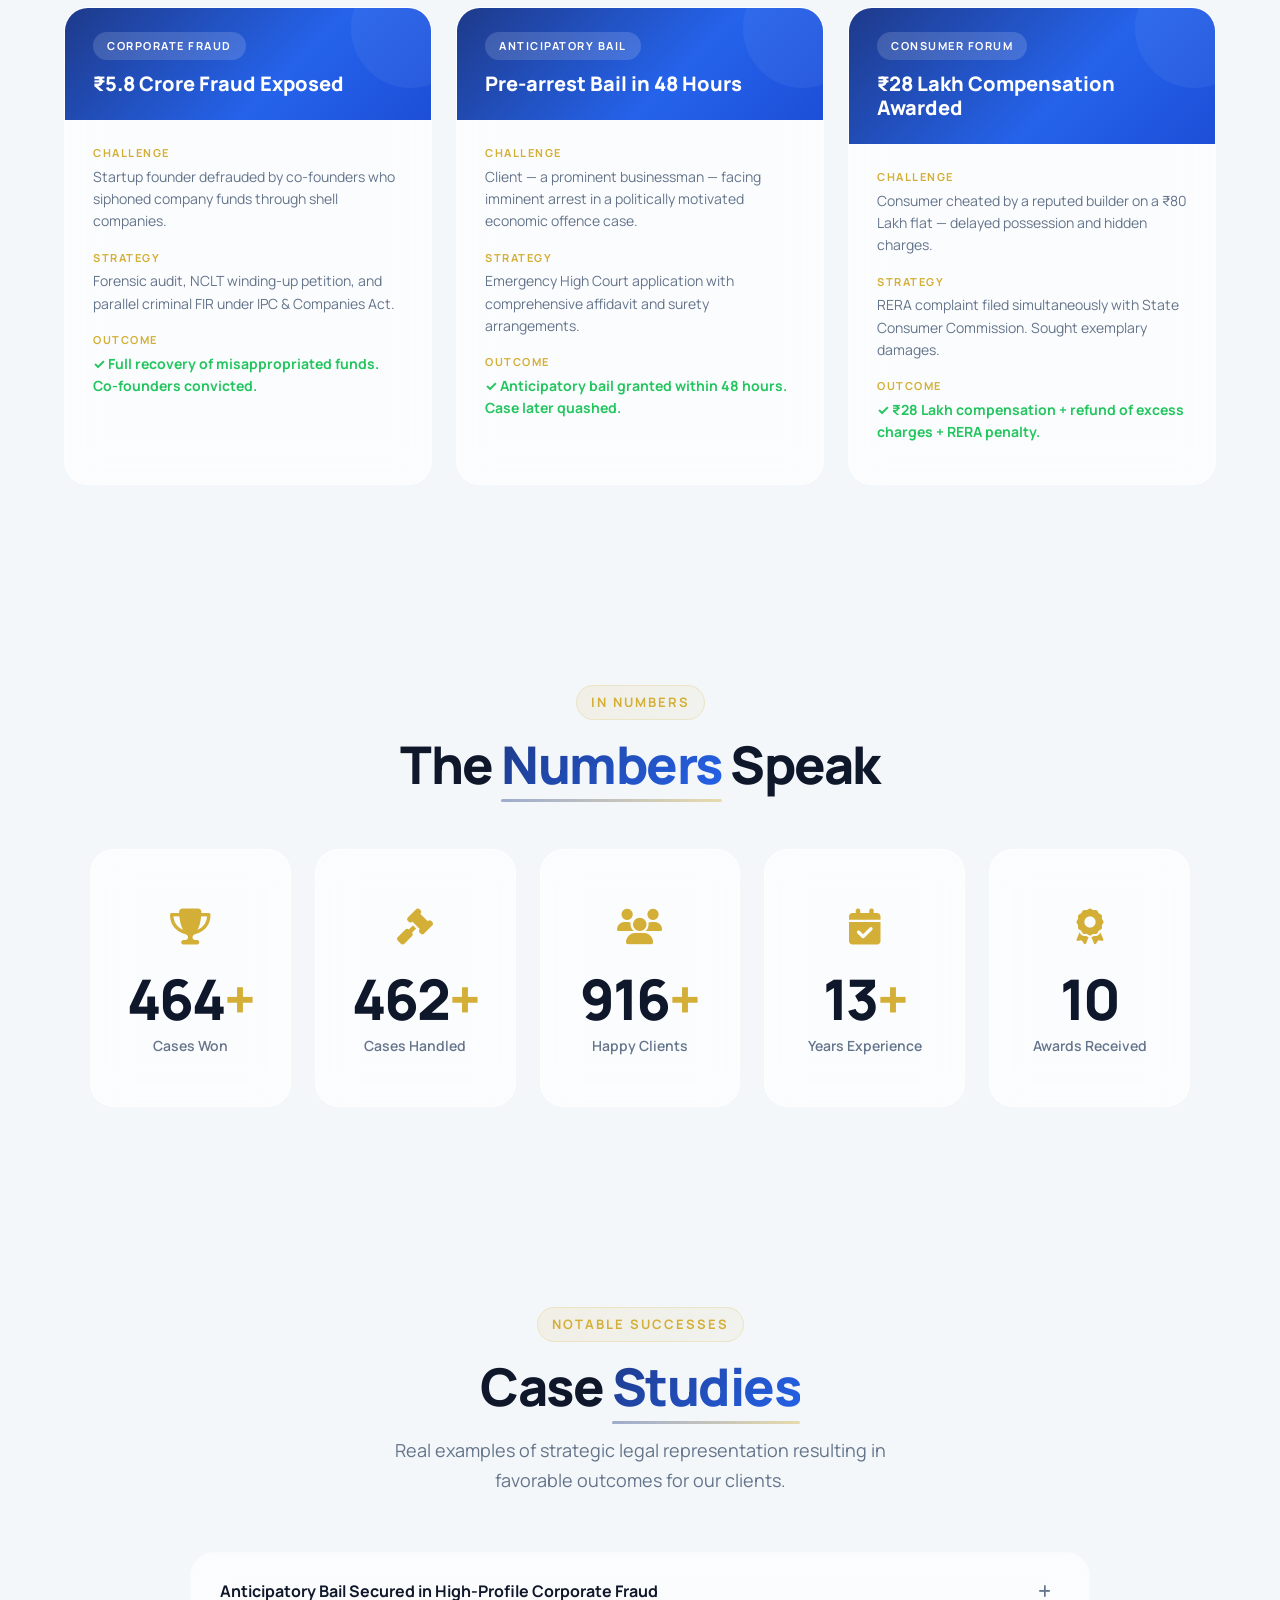
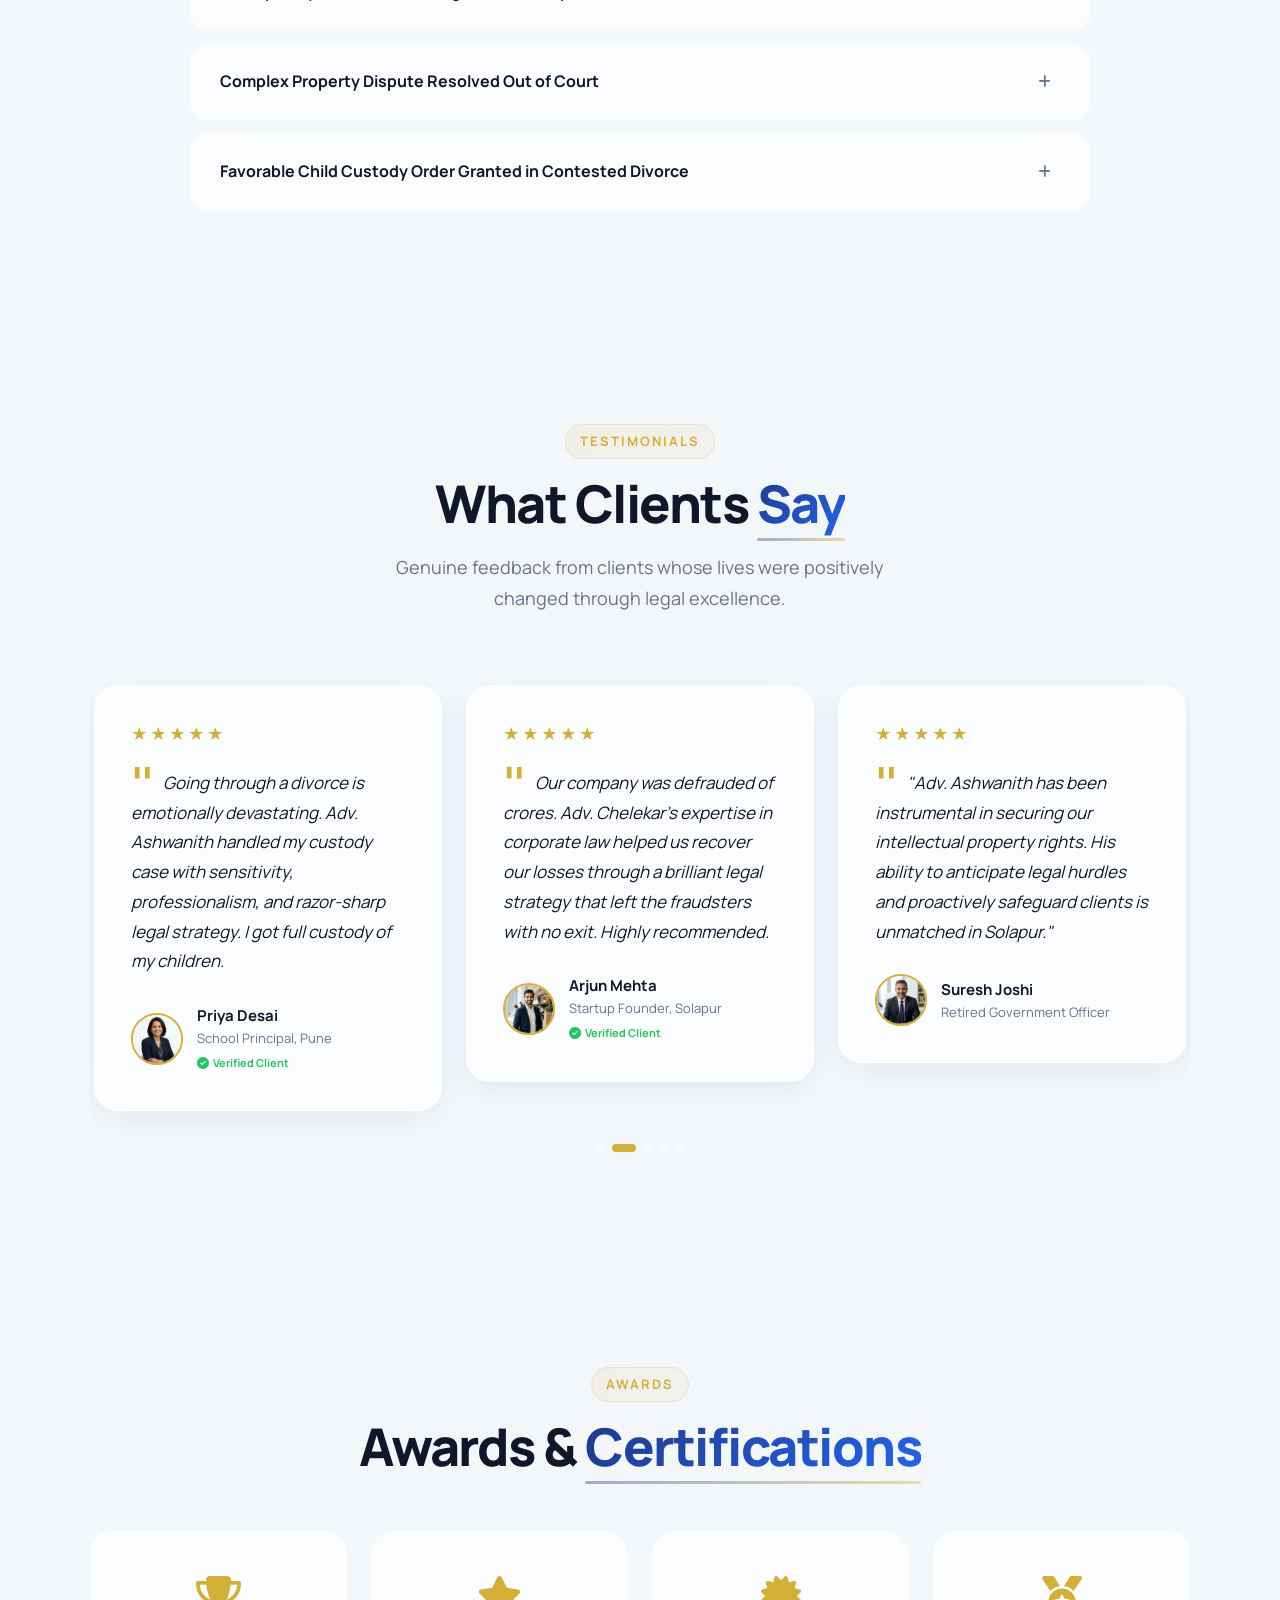
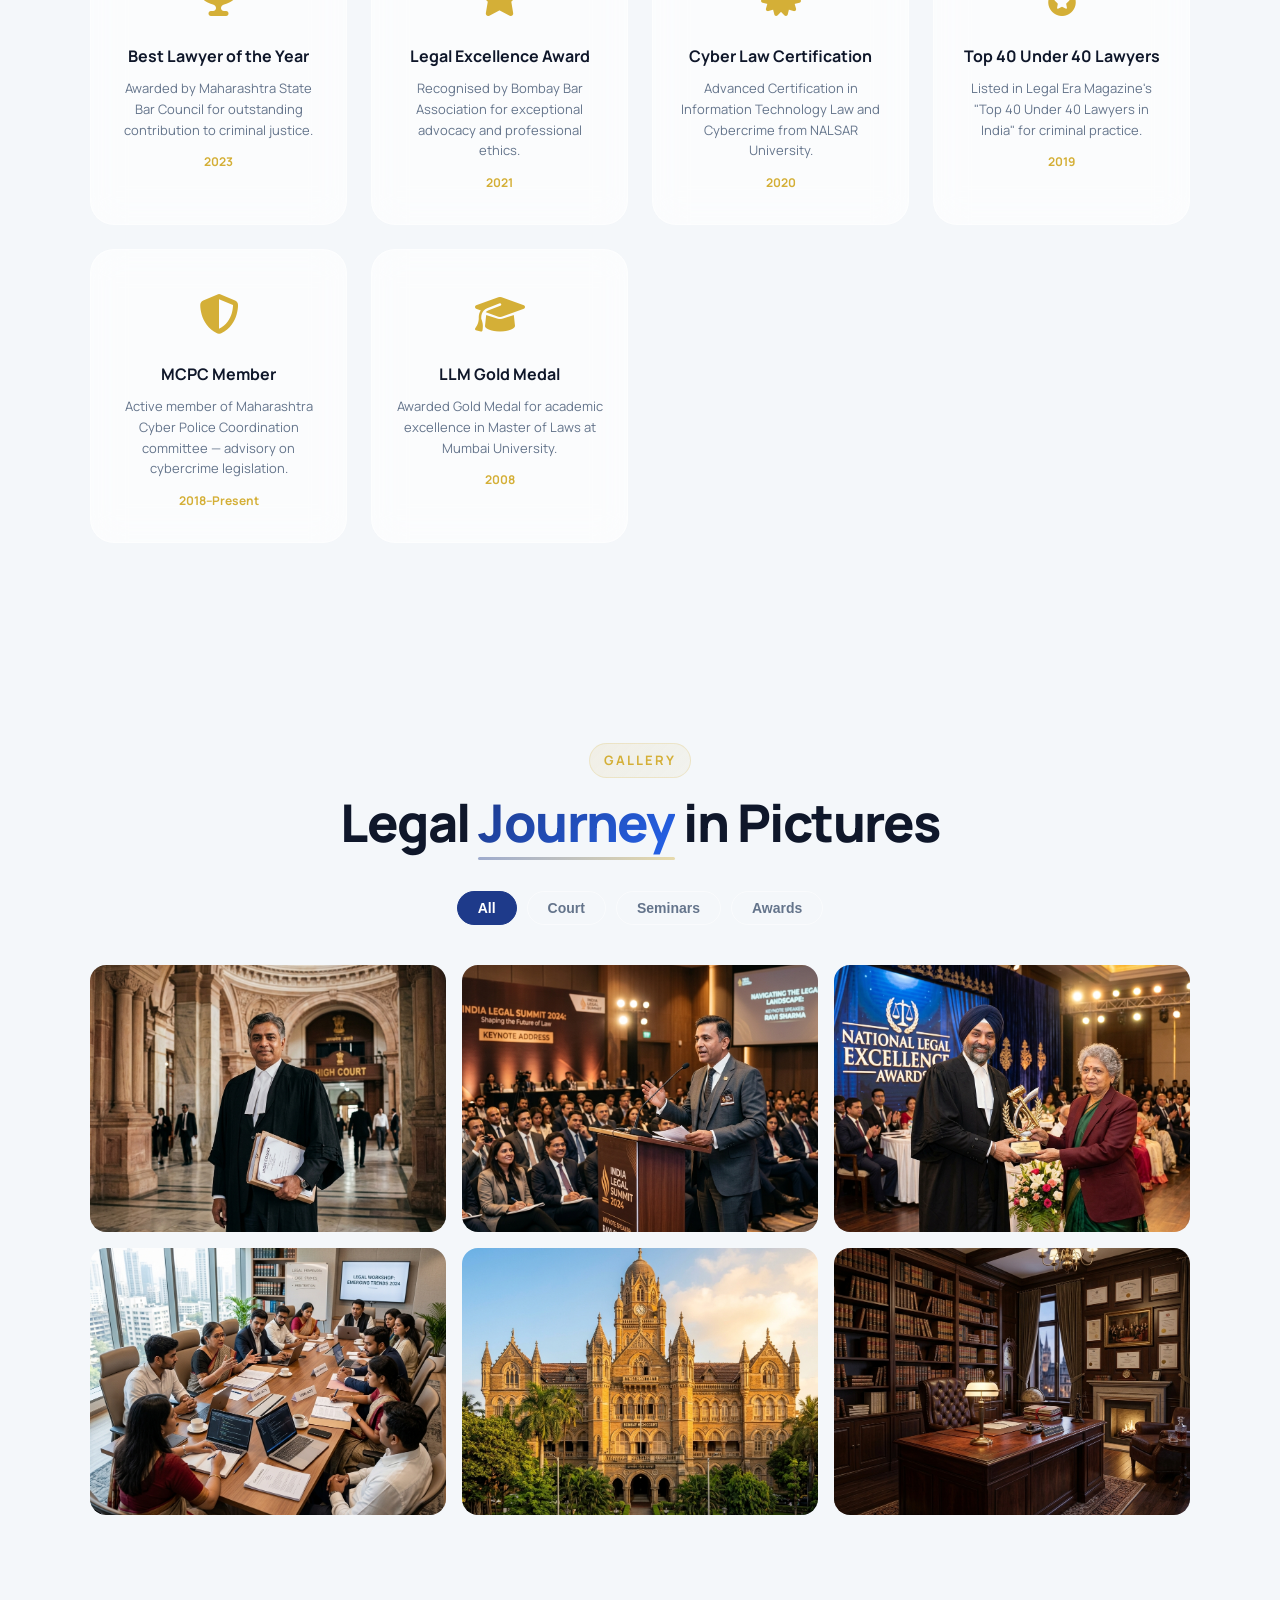
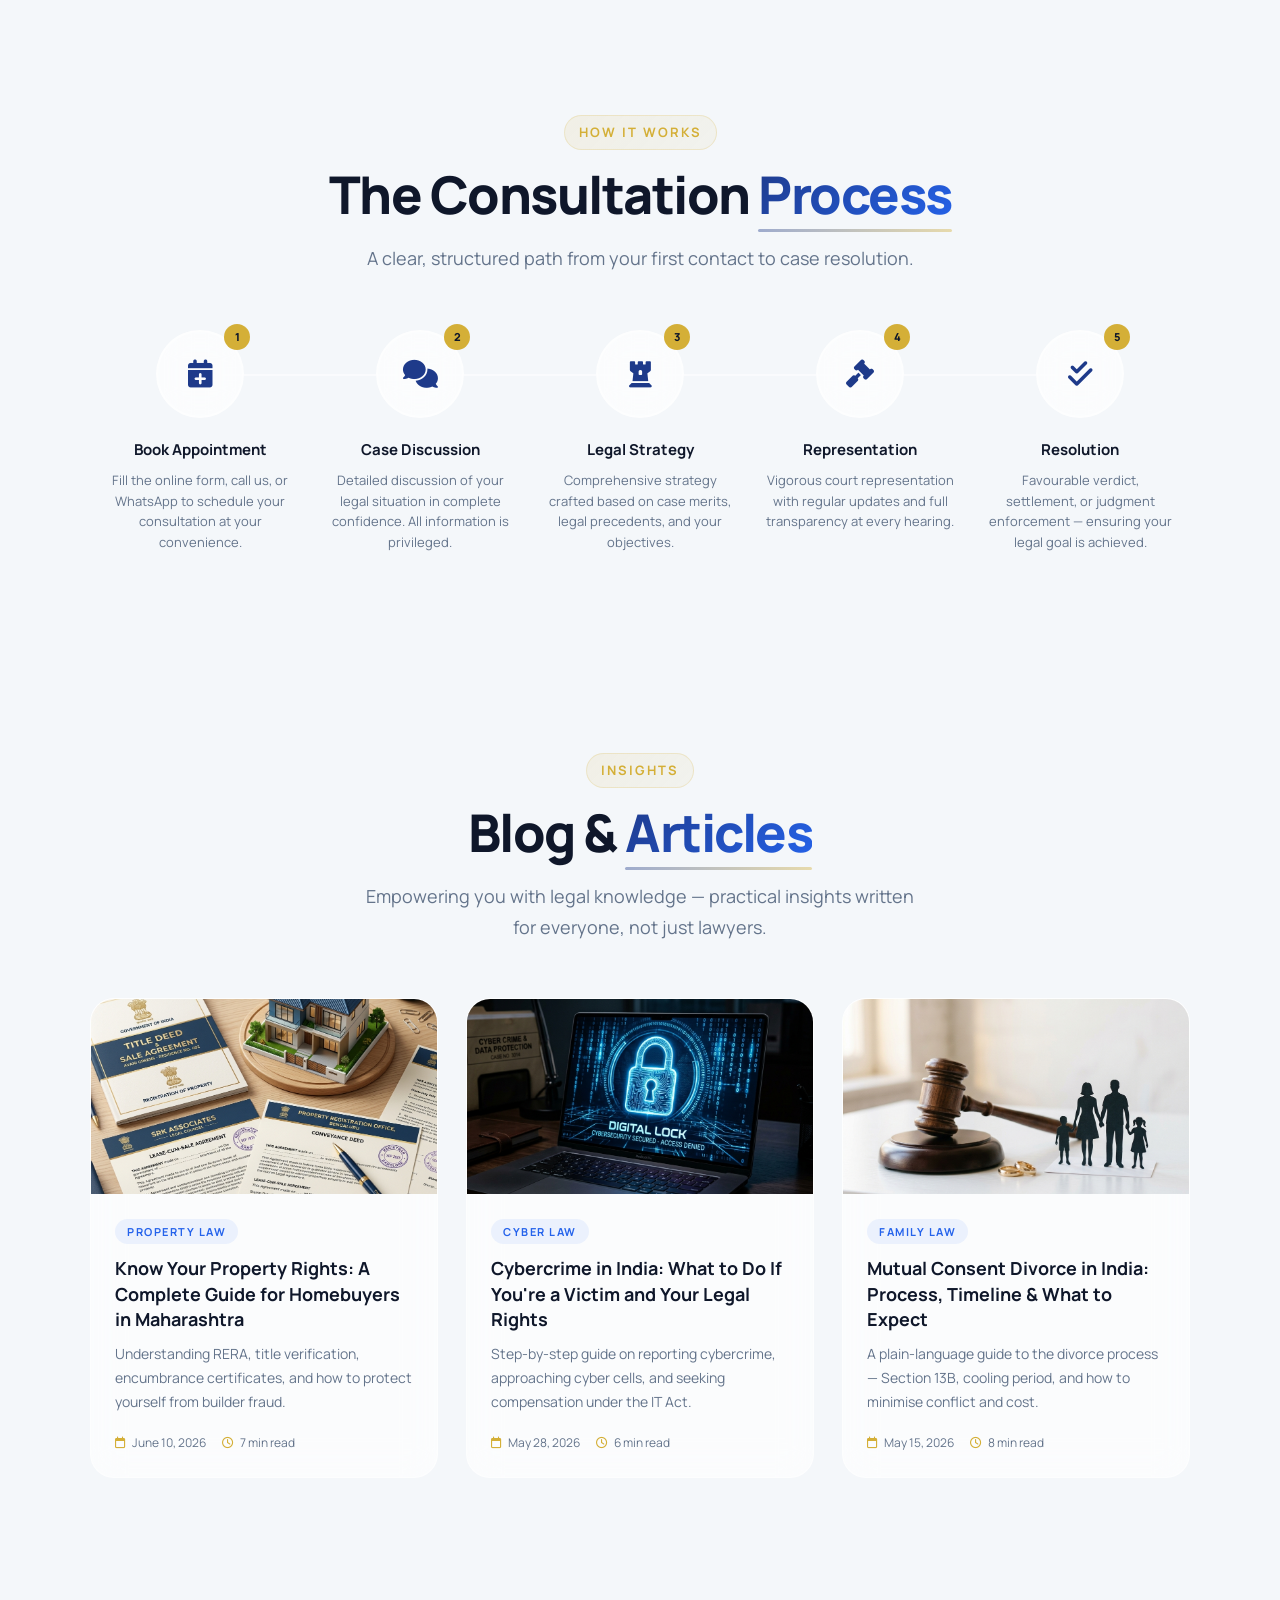
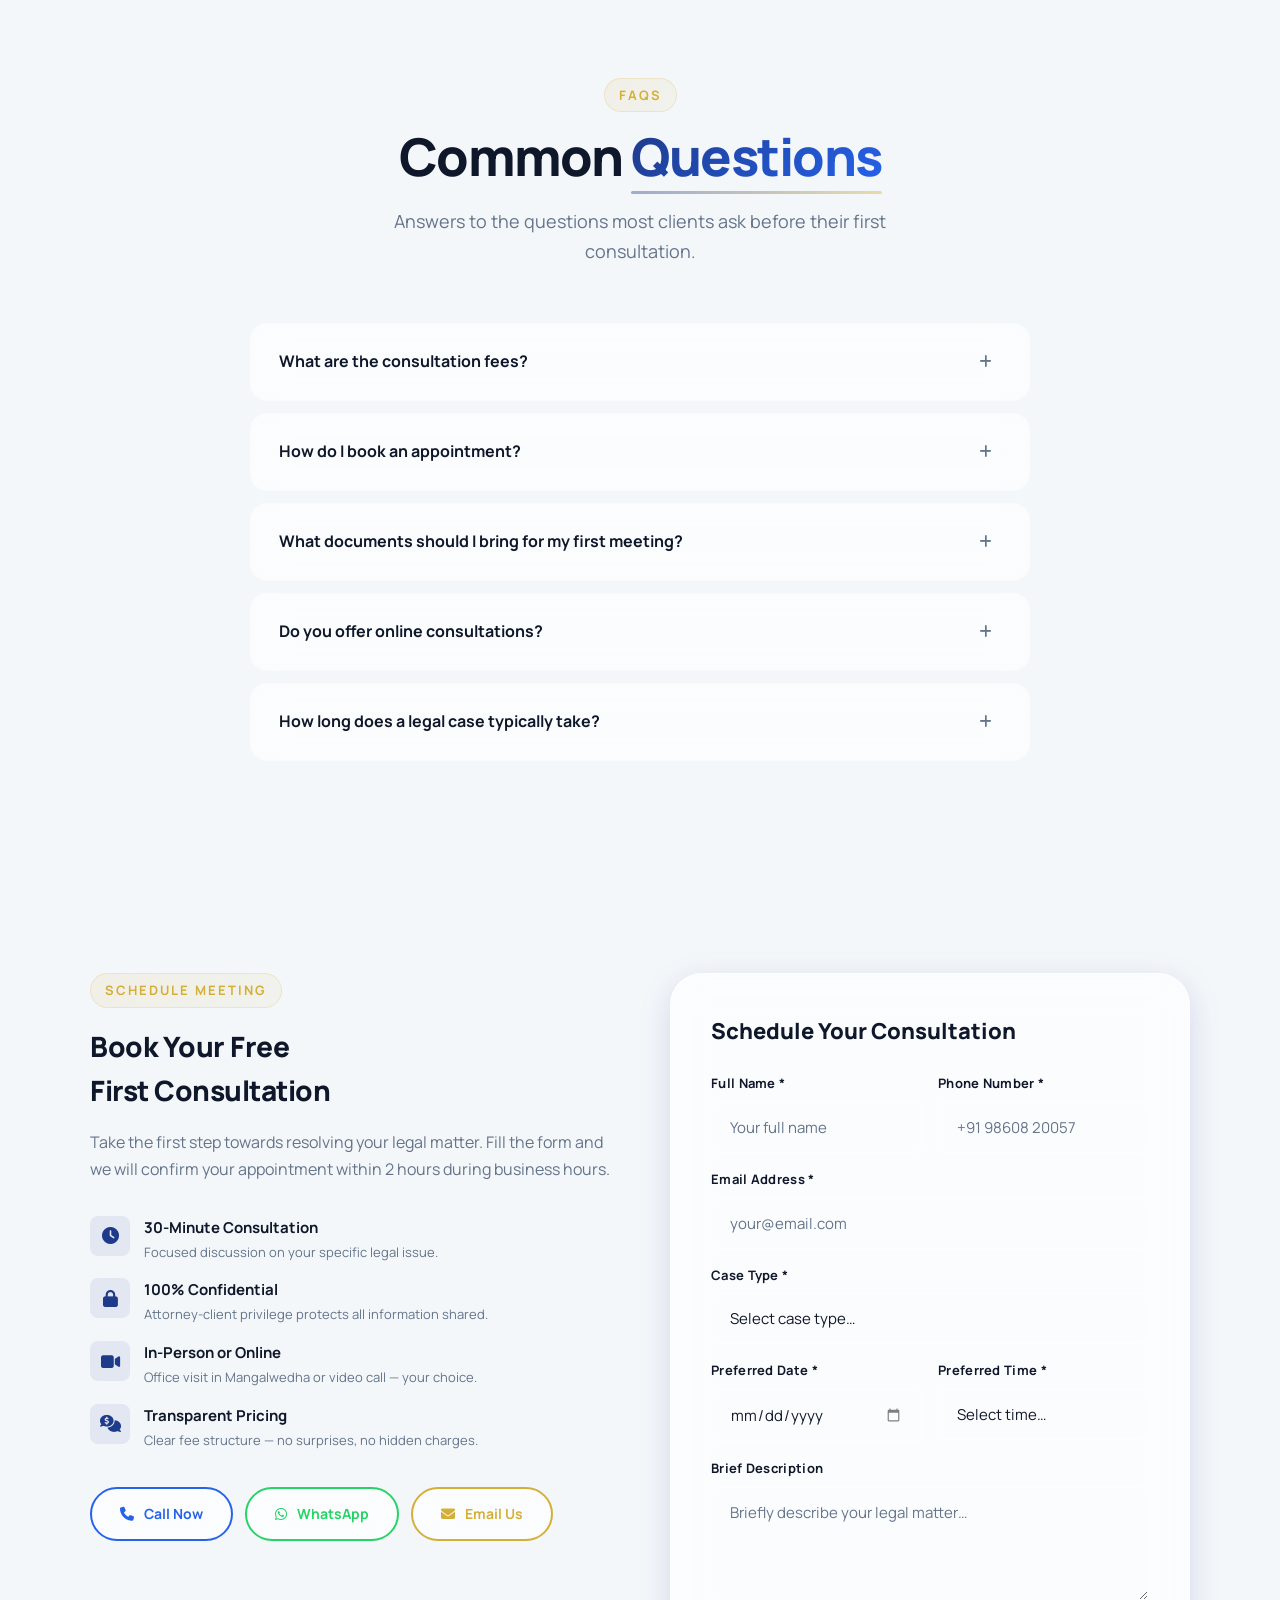
==== commit 94fa38fe: "Add YouTube link to footer social icons" ====
--- a/index.html
+++ b/index.html
@@ -1465,6 +1465,7 @@
         <p>Senior Advocate at Bombay High Court, delivering premium legal services with integrity, expertise, and unwavering dedication to justice since 2009.</p>
         <div class="footer-socials">
           <a href="https://www.instagram.com/nana.vakil?igsh=MWdlazV5YnN5cjdkYQ%3D%3D" class="social-icon" aria-label="Instagram" target="_blank" rel="noopener"><i class="fa-brands fa-instagram" aria-hidden="true"></i></a>
+          <a href="https://youtube.com/@nanavakil?si=jGA3kl4EHJbKYuyr" class="social-icon" aria-label="YouTube" target="_blank" rel="noopener"><i class="fa-brands fa-youtube" aria-hidden="true"></i></a>
           <a href="https://wa.me/919860820057" class="social-icon" aria-label="WhatsApp" target="_blank" rel="noopener"><i class="fa-brands fa-whatsapp" aria-hidden="true"></i></a>
           <a href="#" class="social-icon" aria-label="LinkedIn"><i class="fa-brands fa-linkedin-in" aria-hidden="true"></i></a>
           <a href="#" class="social-icon" aria-label="Facebook"><i class="fa-brands fa-facebook-f" aria-hidden="true"></i></a>
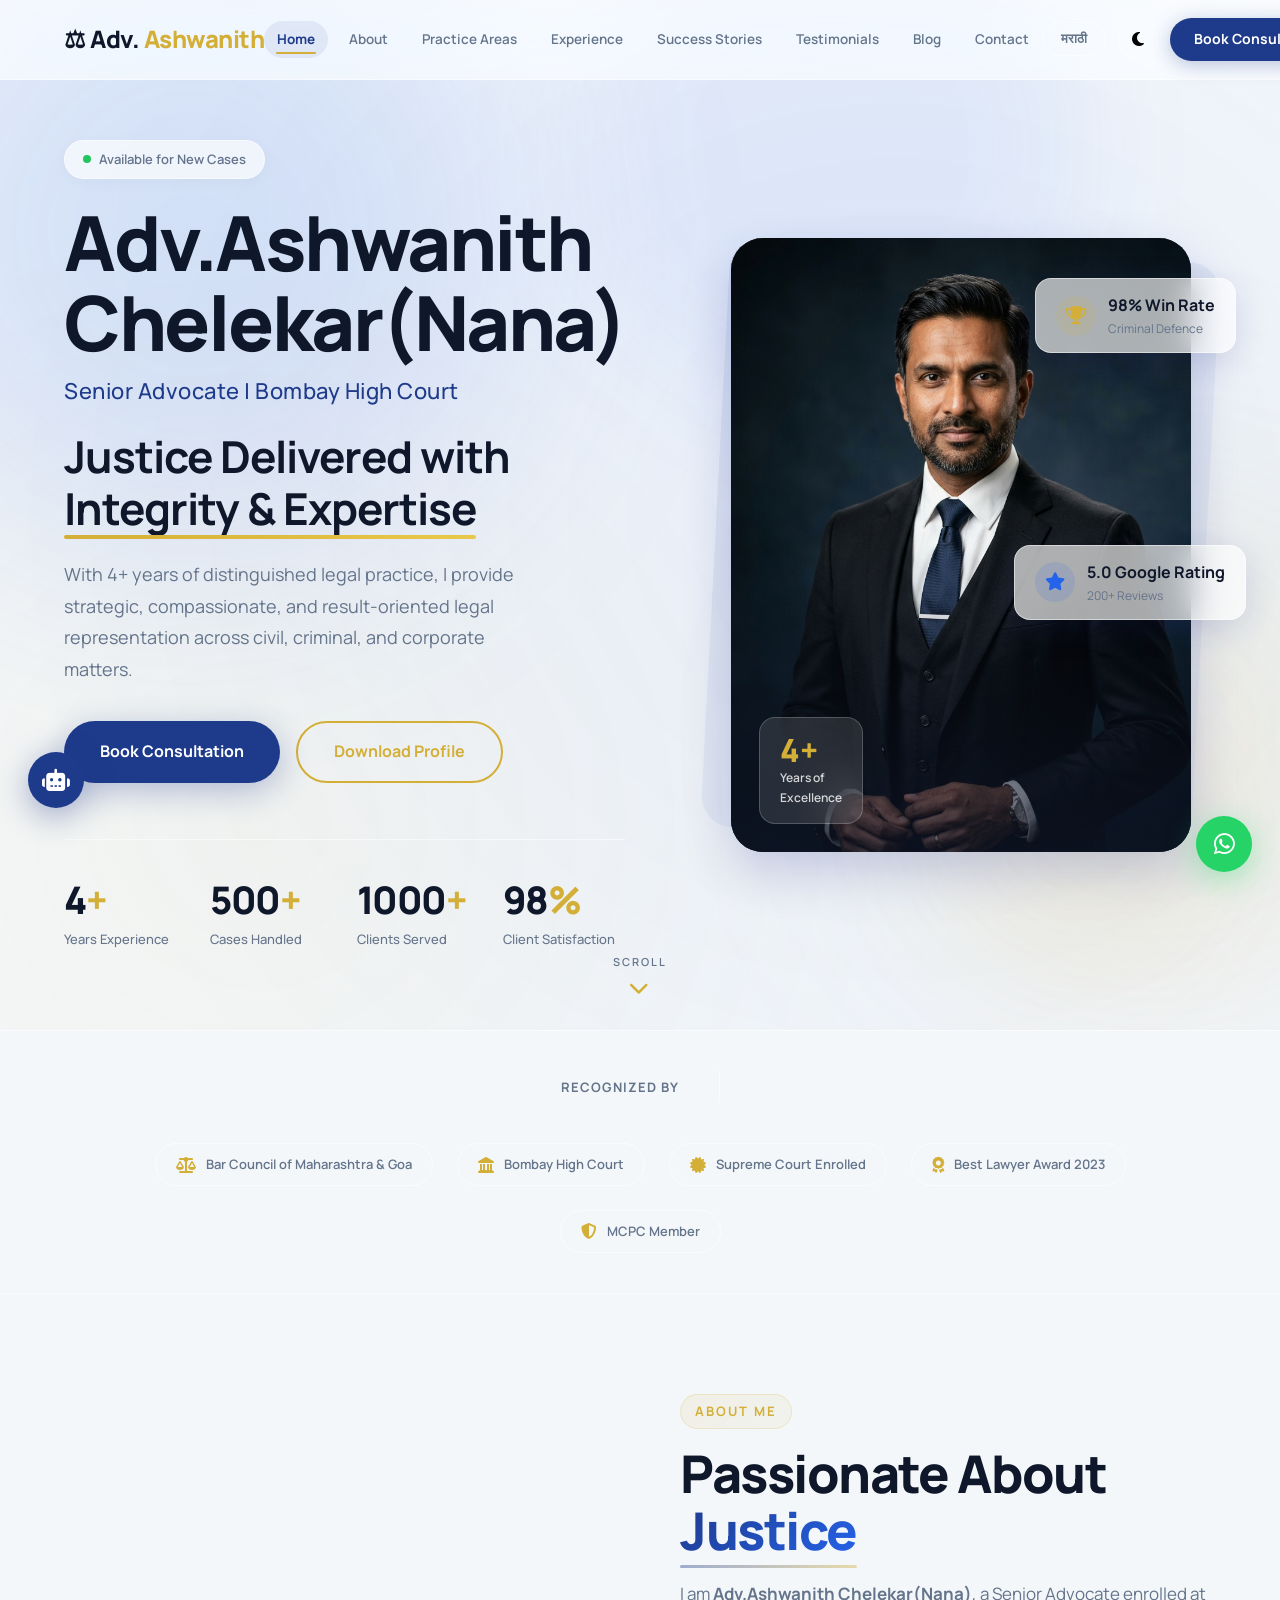
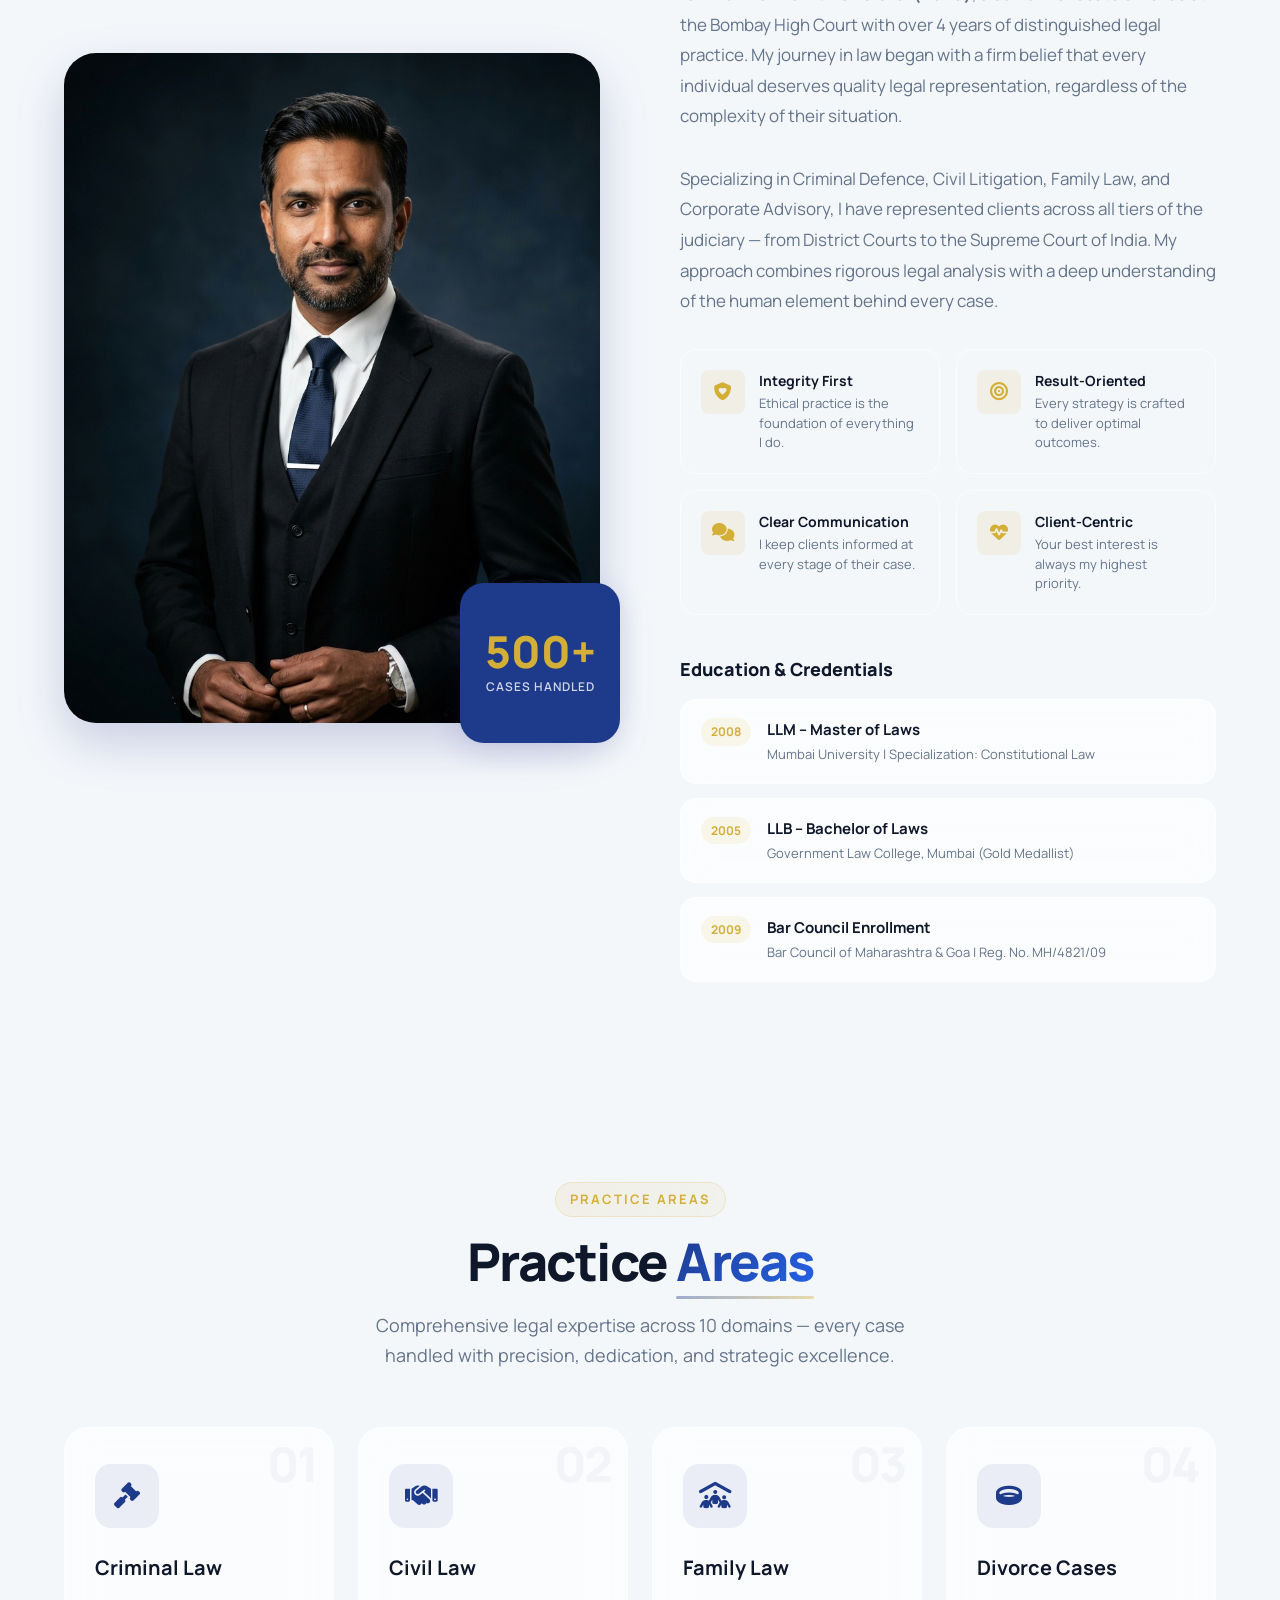
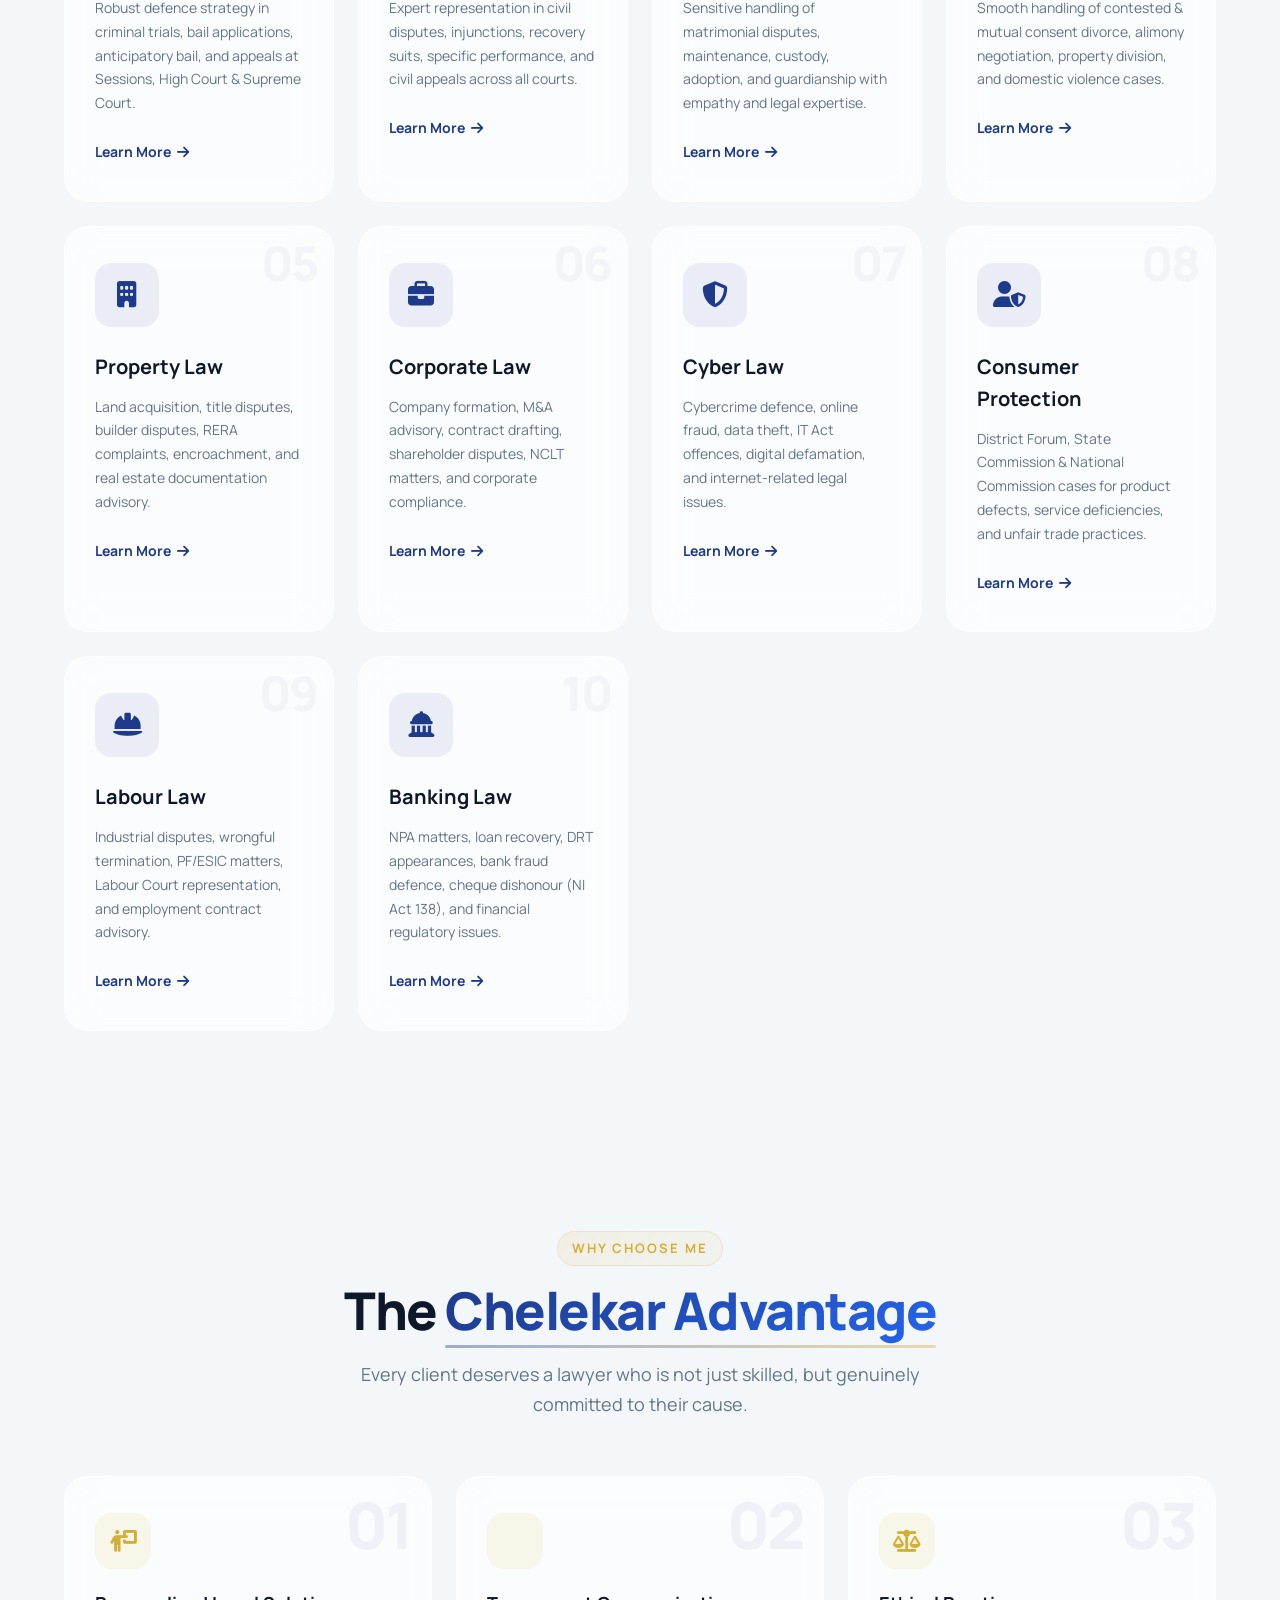
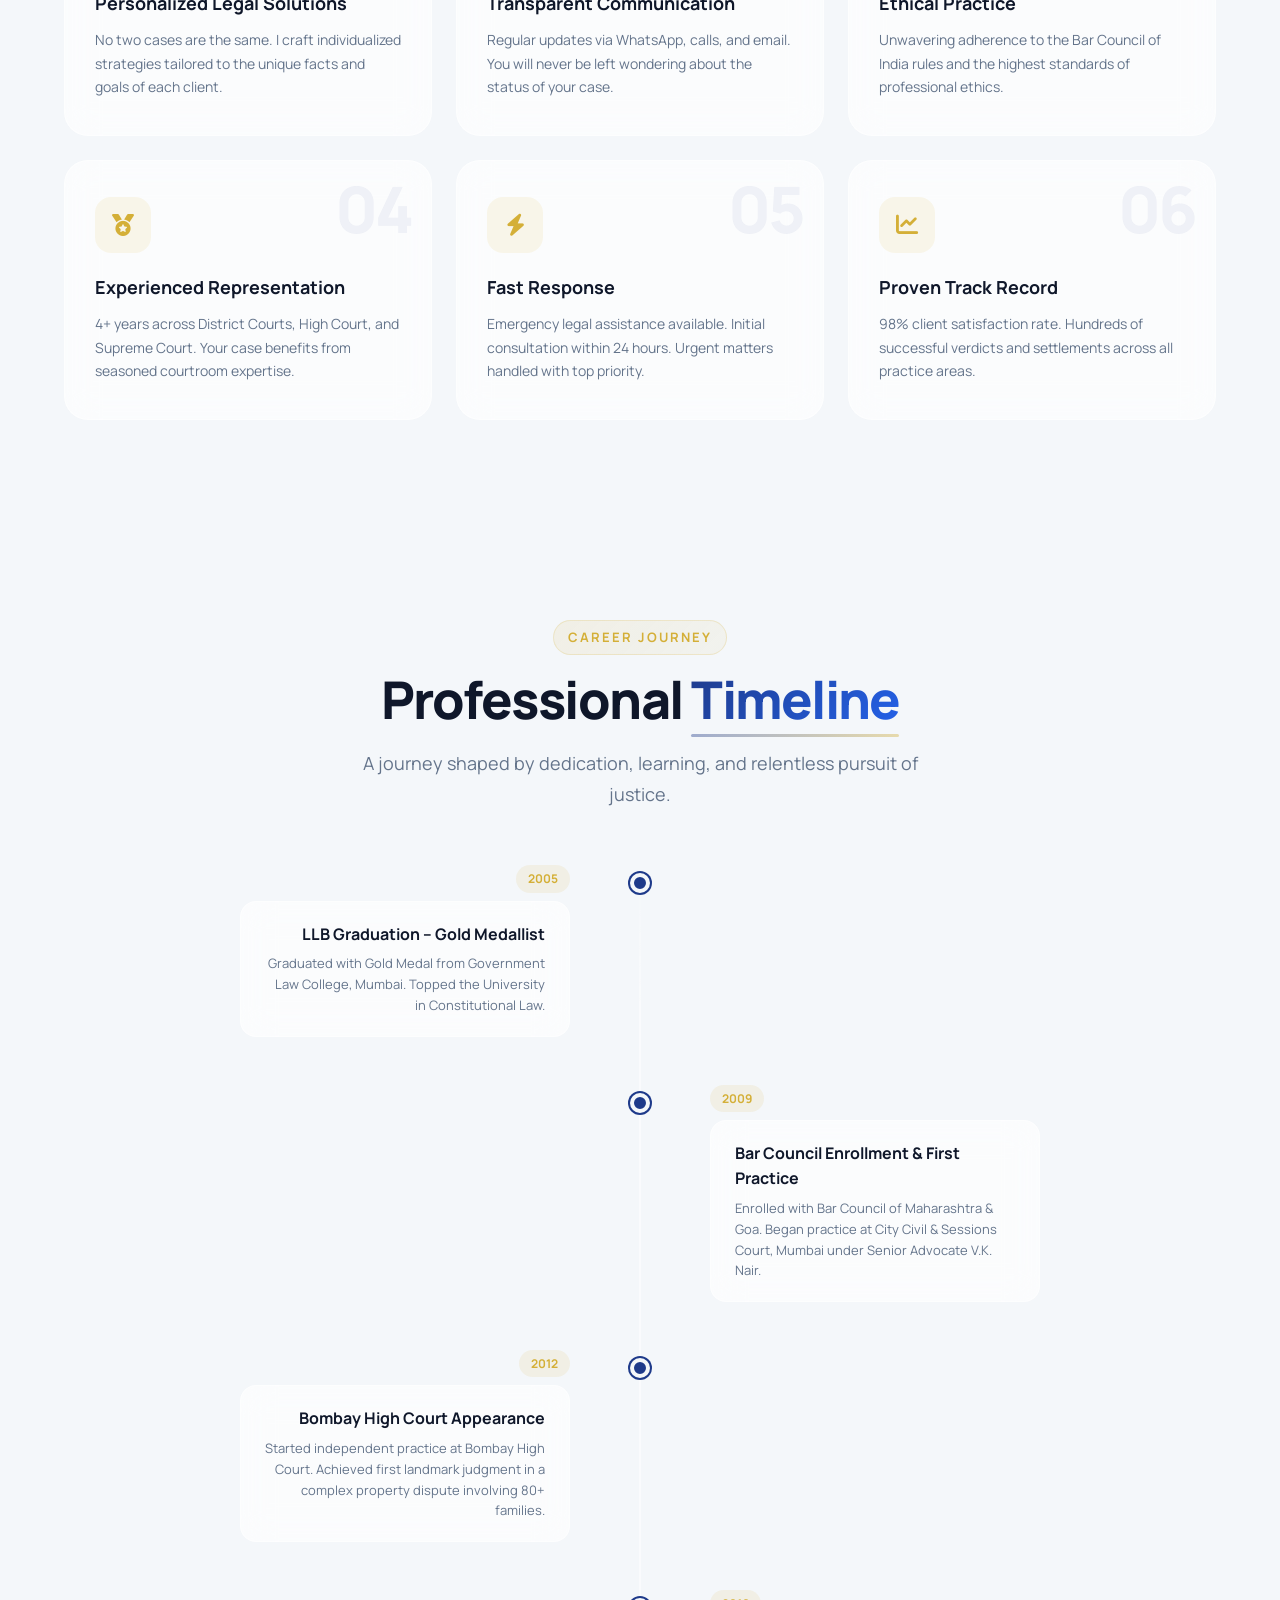
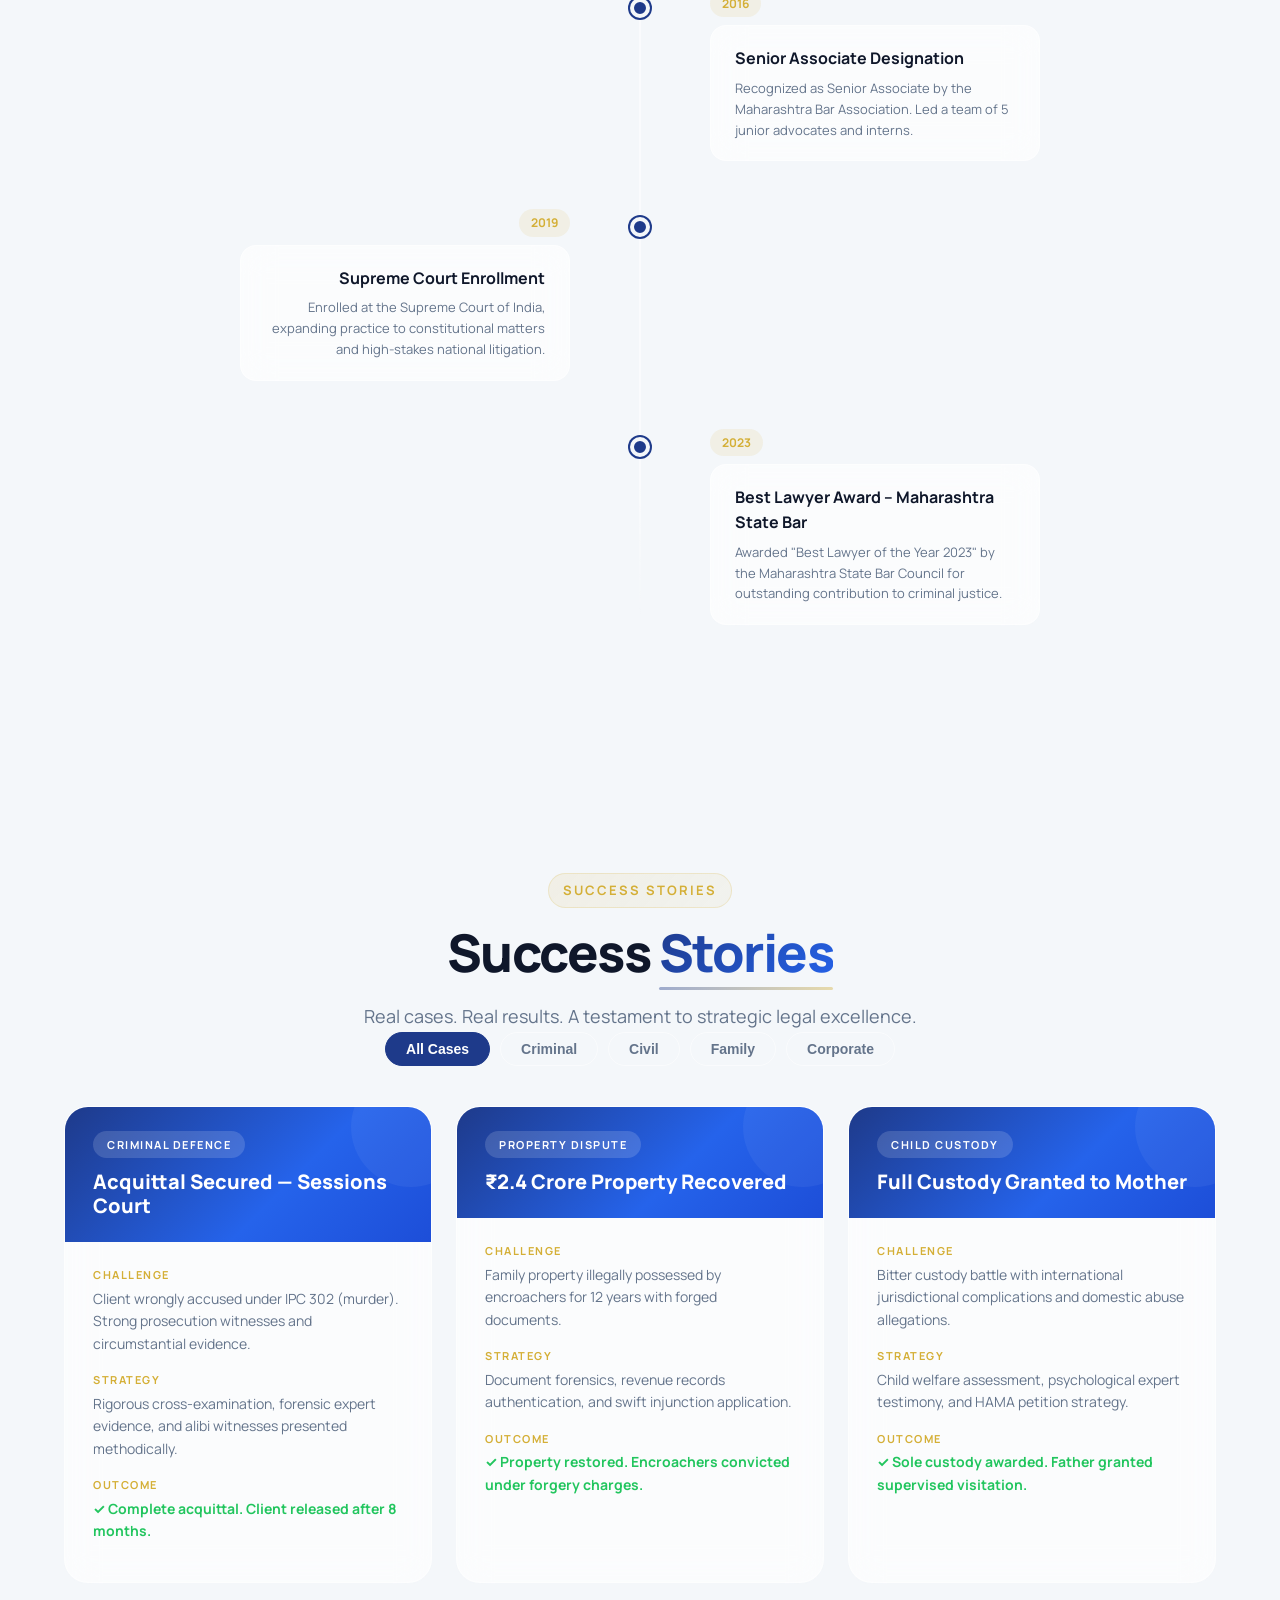
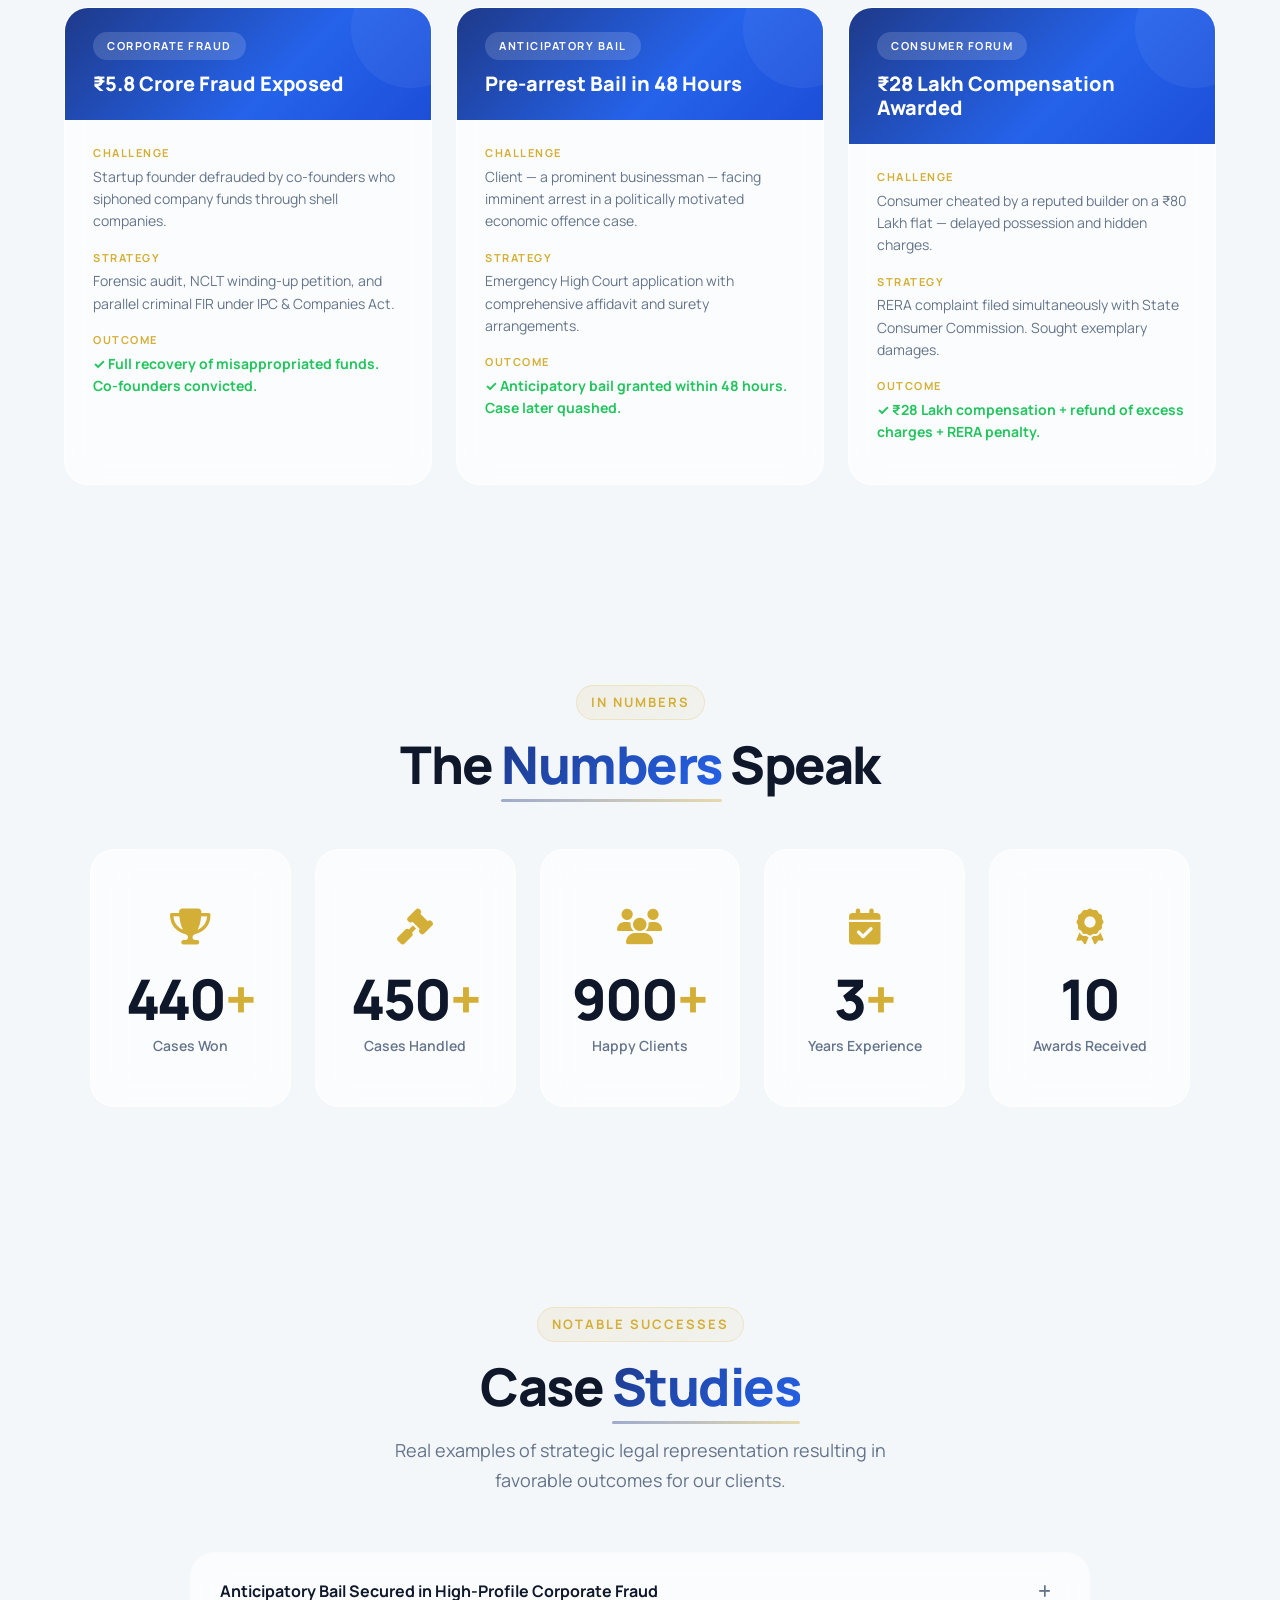
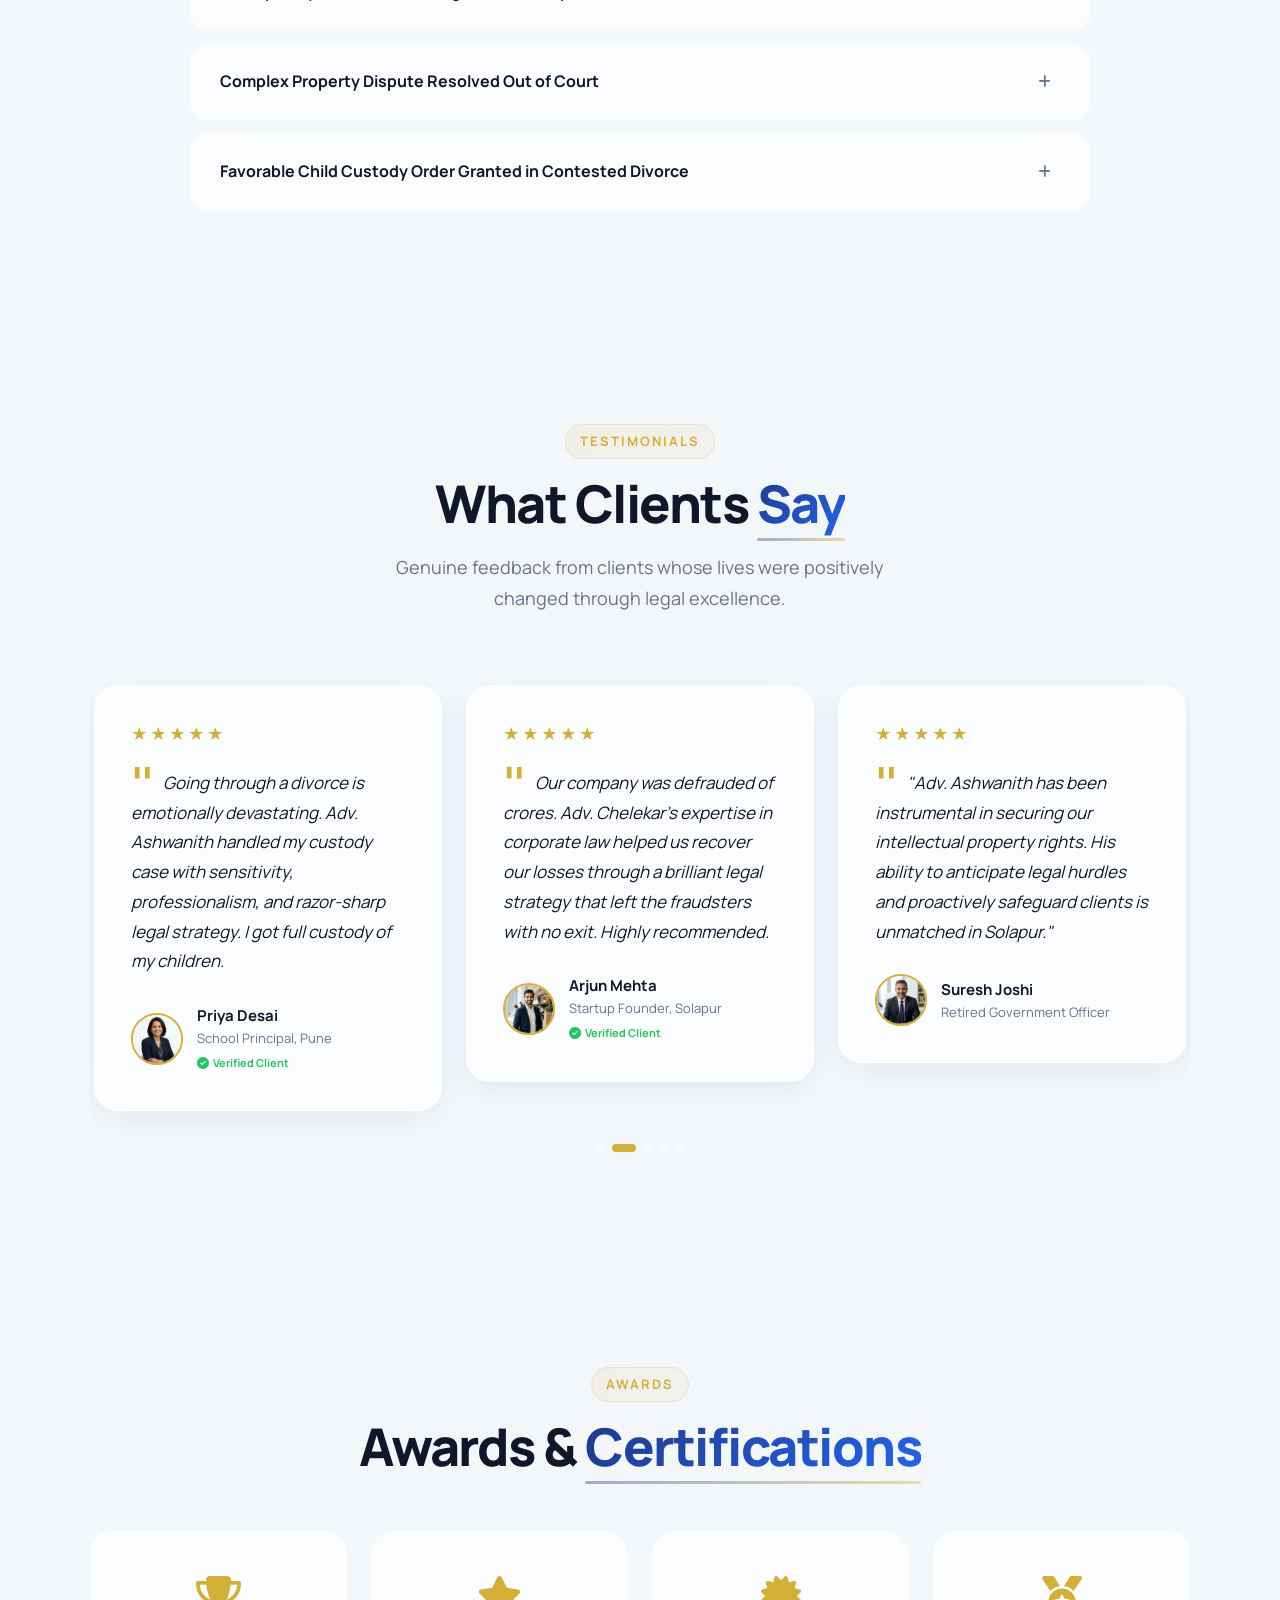
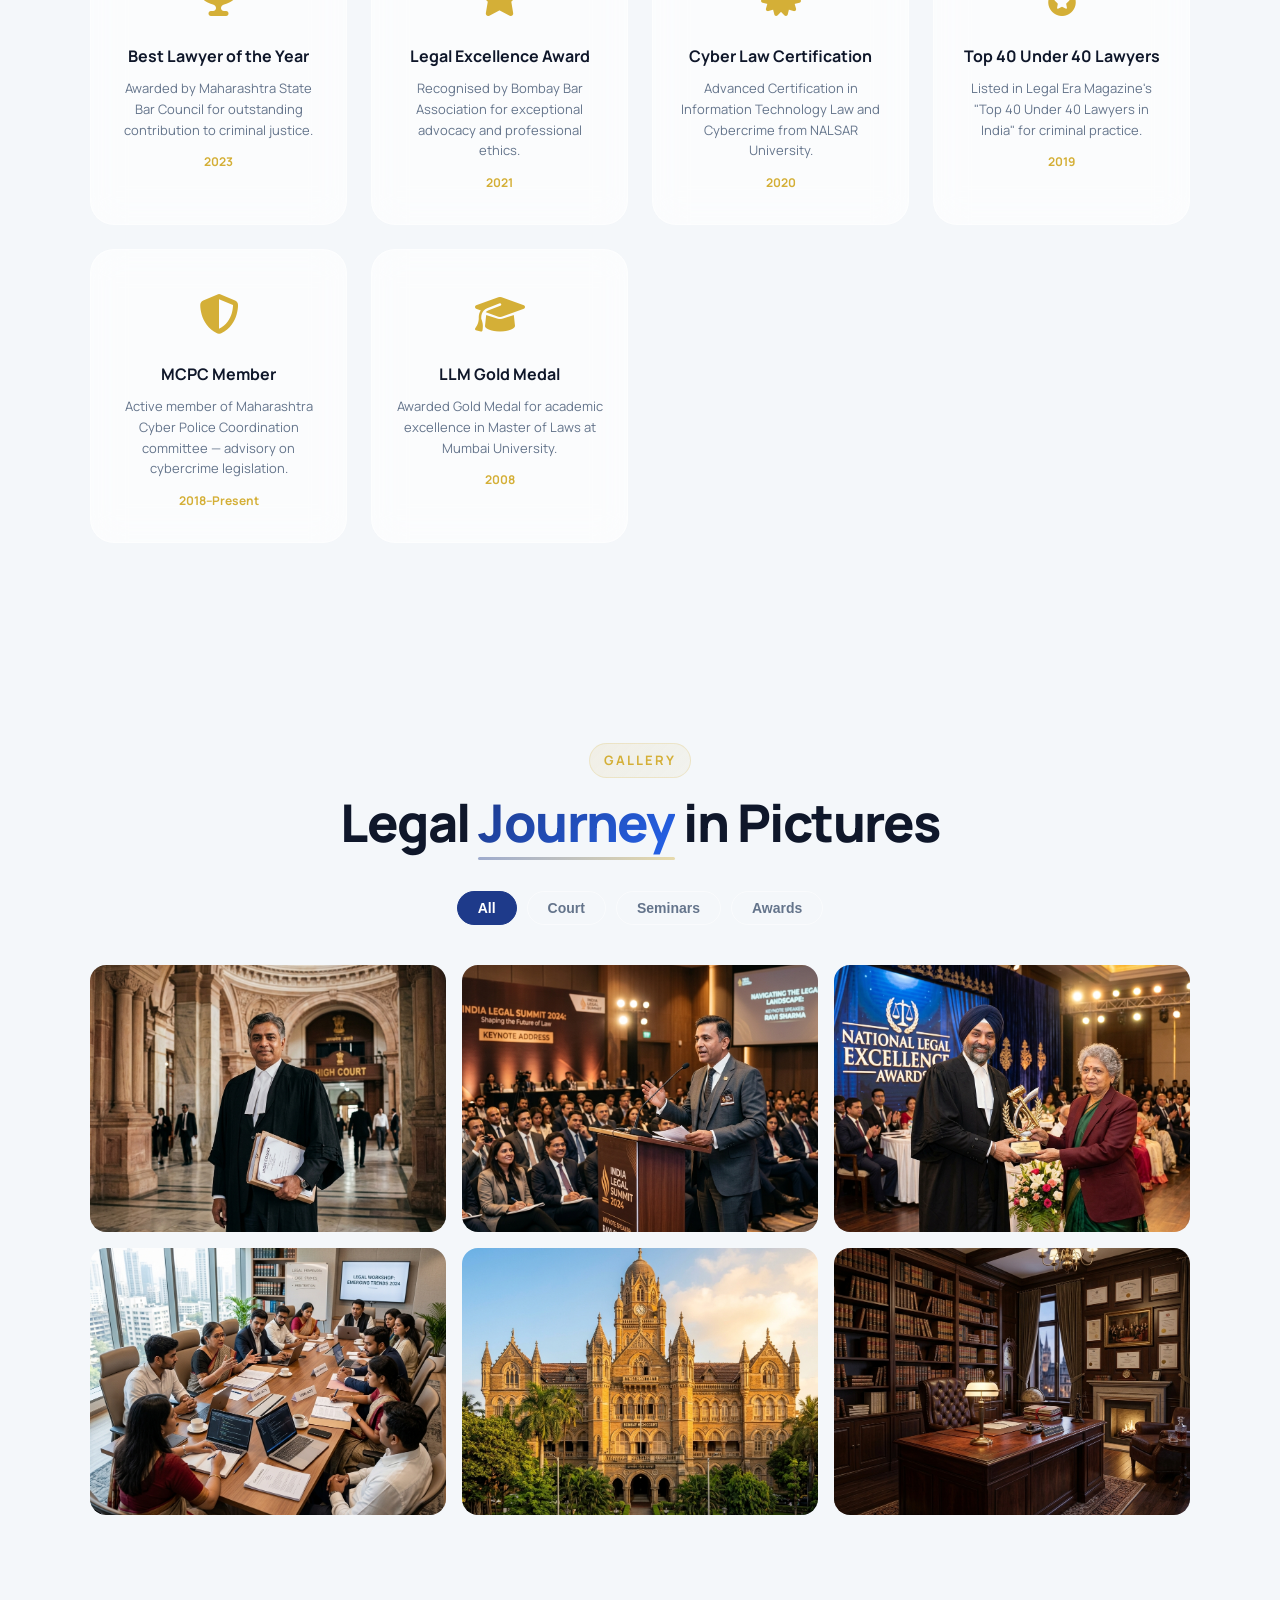
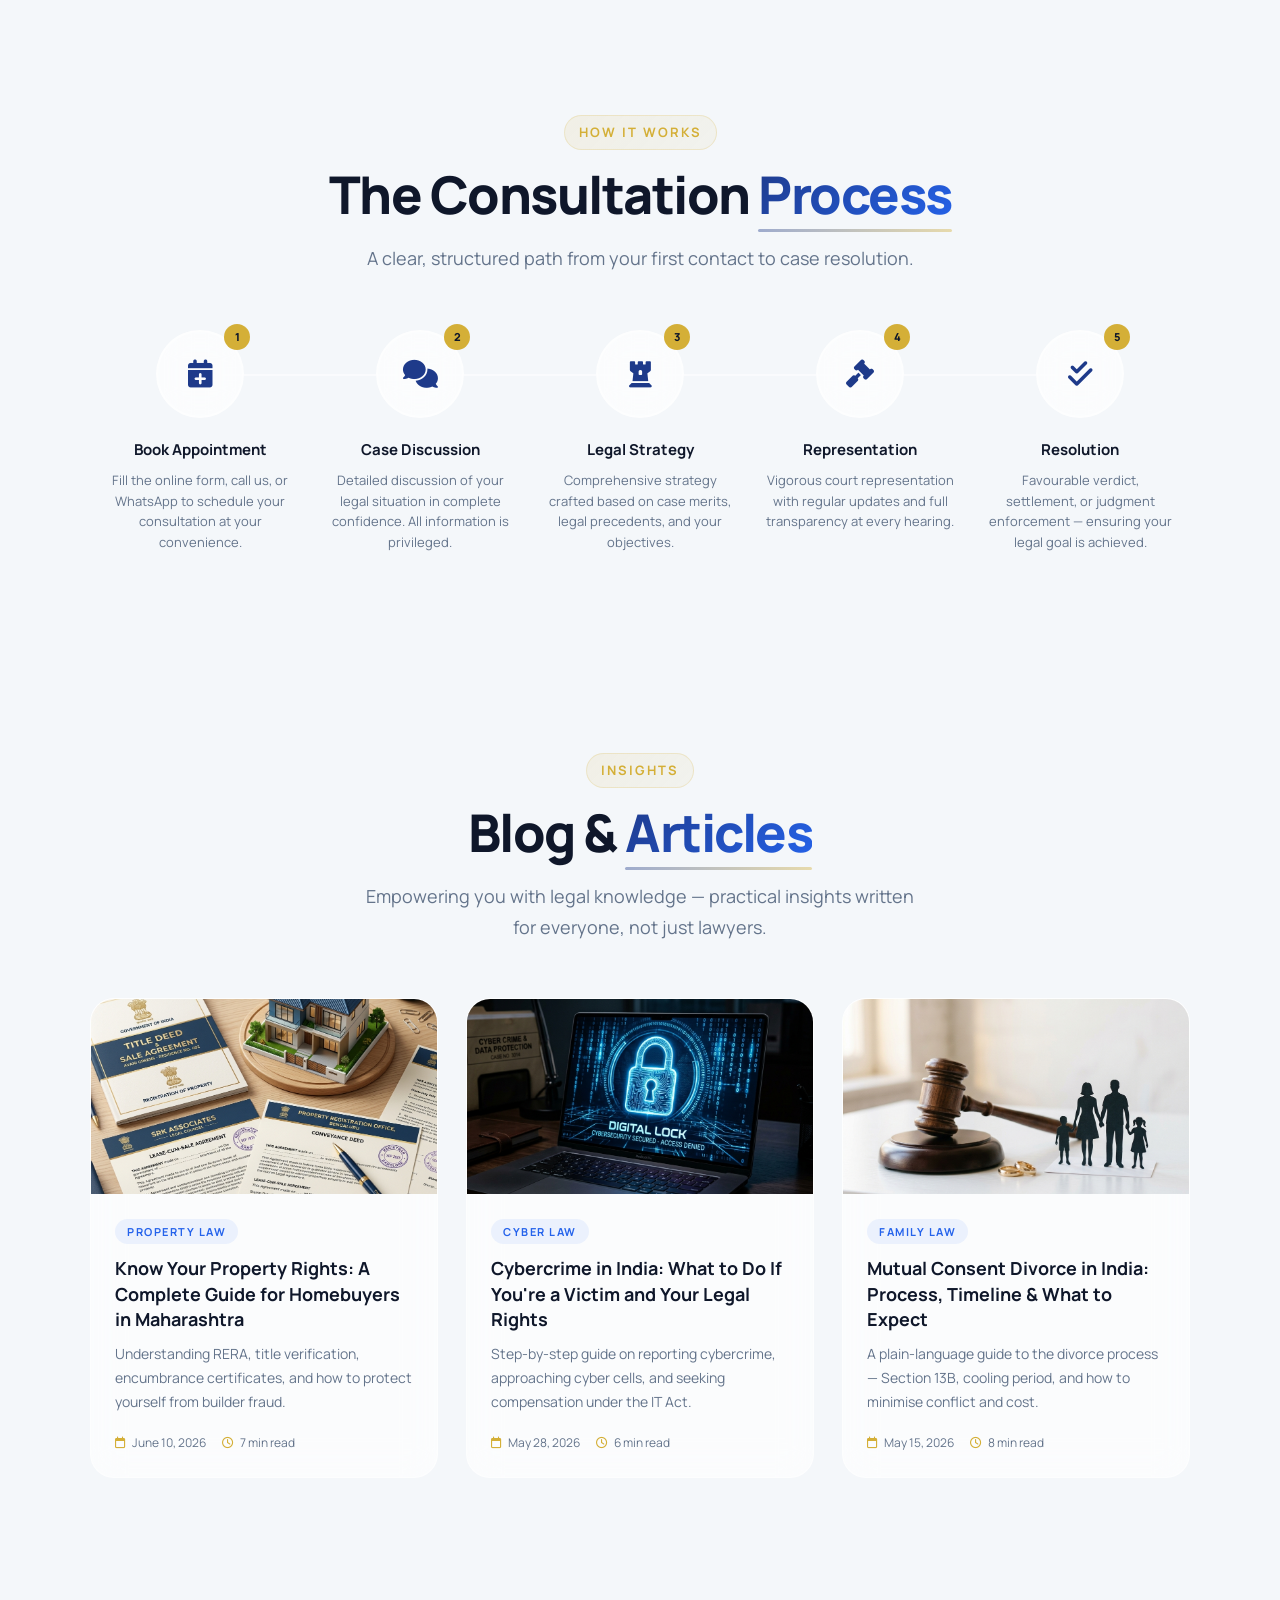
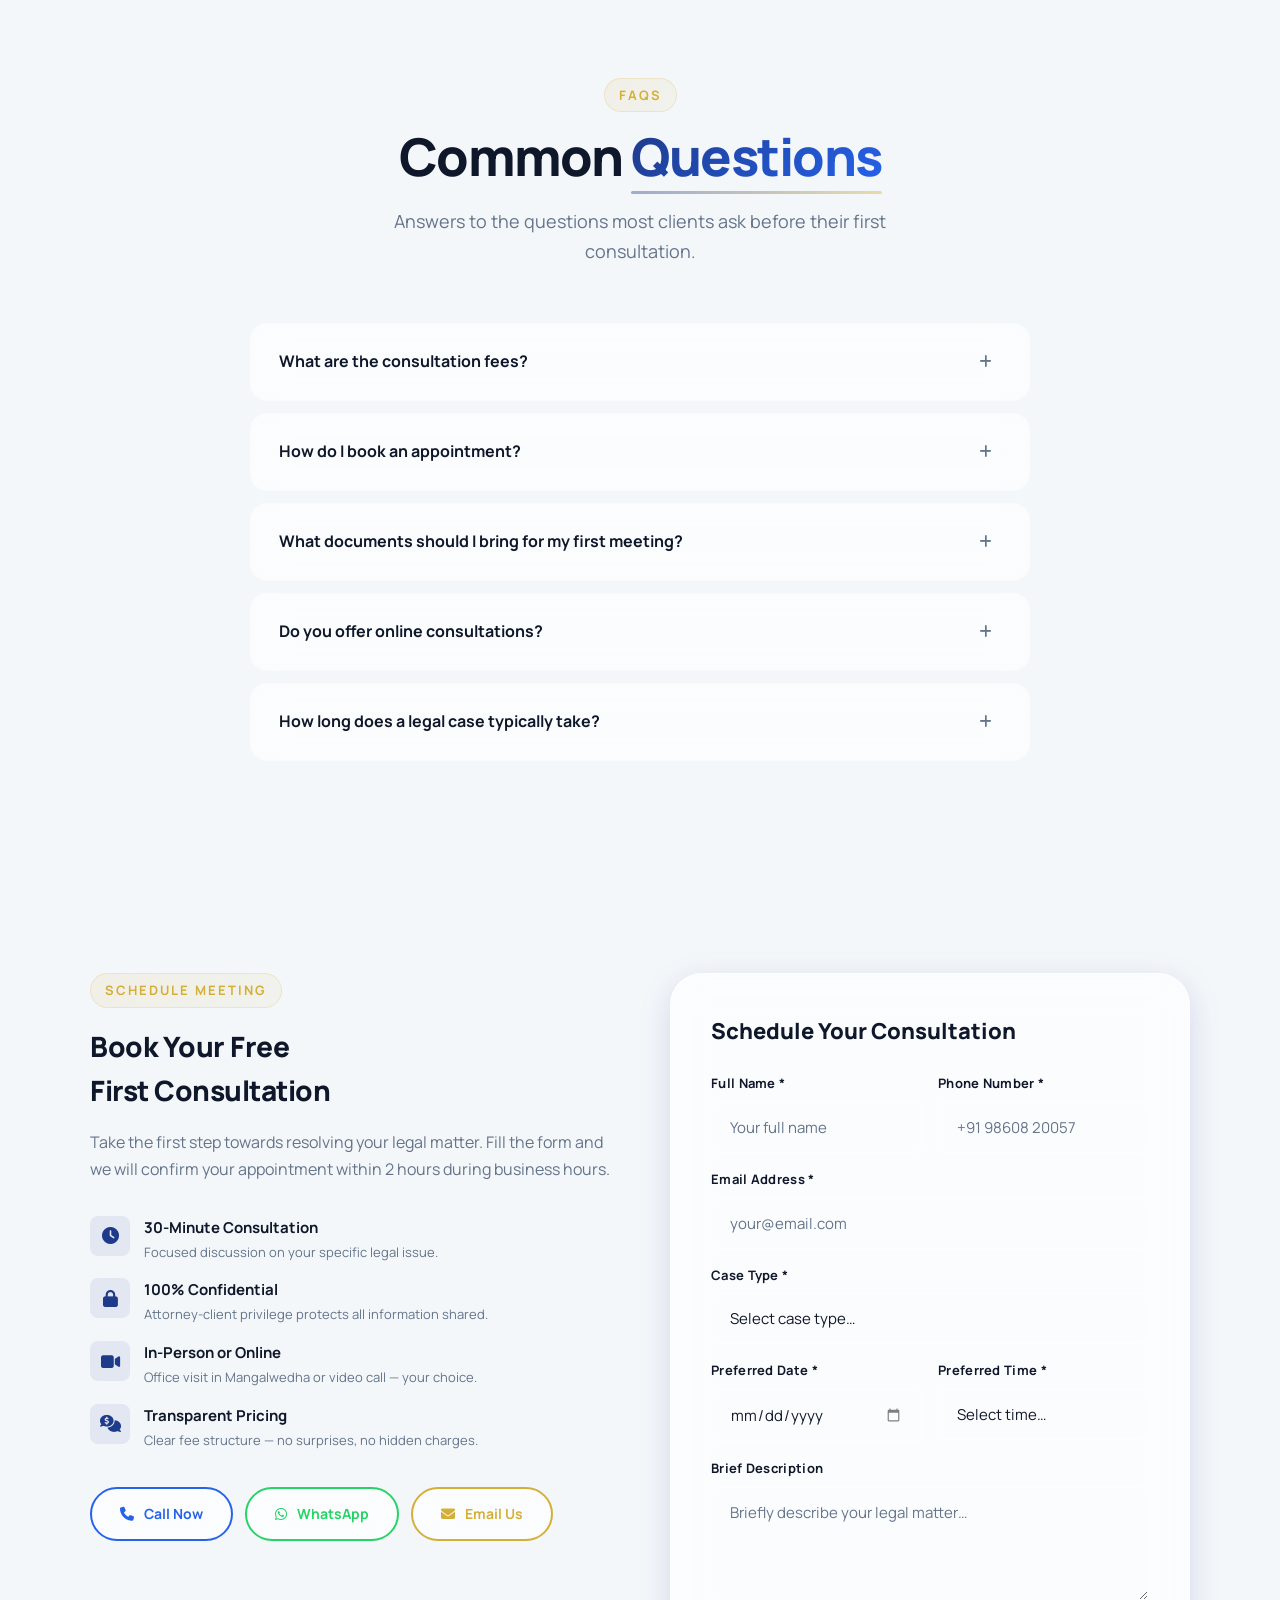
==== commit 6cf3a2fd: "Update years of experience from 15 to 4" ====
--- a/index.html
+++ b/index.html
@@ -7,7 +7,7 @@
   <meta http-equiv="X-UA-Compatible" content="IE=edge" />
 
   <title>Adv.Ashwanith Chelekar(Nana) | Senior Advocate | Bombay High Court</title>
-  <meta name="description" content="Adv.Ashwanith Chelekar(Nana) — Senior Advocate at Bombay High Court with 15+ years of experience in Criminal, Civil, Family, Corporate & Cyber Law. Book a consultation today." />
+  <meta name="description" content="Adv.Ashwanith Chelekar(Nana) — Senior Advocate at Bombay High Court with 4+ years of experience in Criminal, Civil, Family, Corporate & Cyber Law. Book a consultation today." />
   <meta name="keywords" content="lawyer, advocate, Bombay High Court, criminal law, civil law, family law, corporate law, Solapur, legal services, Ashwanith Chelekar" />
   <meta name="author" content="Adv.Ashwanith Chelekar(Nana)" />
   <meta name="robots" content="index, follow" />
@@ -17,7 +17,7 @@
   <meta property="og:type"        content="website" />
   <meta property="og:url"         content="https://advAshwanith.com/" />
   <meta property="og:title"       content="Adv.Ashwanith Chelekar(Nana) | Senior Advocate | Bombay High Court" />
-  <meta property="og:description" content="Premium legal services with 15+ years of expertise. Criminal, Civil, Family & Corporate Law. Solapur-based Senior Advocate." />
+  <meta property="og:description" content="Premium legal services with 4+ years of expertise. Criminal, Civil, Family & Corporate Law. Solapur-based Senior Advocate." />
   <meta property="og:image"       content="assets/images/lawyer-portrait.png" />
   <meta name="twitter:card"       content="summary_large_image" />
 
@@ -146,7 +146,7 @@
         </h2>
 
         <p class="hero-description" data-i18n="heroDesc">
-          With 15+ years of distinguished legal practice, I provide strategic,
+          With 4+ years of distinguished legal practice, I provide strategic,
           compassionate, and result-oriented legal representation across civil,
           criminal, and corporate matters.
         </p>
@@ -163,7 +163,7 @@
         <!-- Stats -->
         <div class="hero-stats" role="list" aria-label="Key statistics">
           <div class="stat-item" role="listitem">
-            <div class="stat-number" data-counter="15" data-suffix="+">
+            <div class="stat-number" data-counter="4" data-suffix="+">
               0<span class="stat-suffix">+</span>
             </div>
             <div class="stat-label" data-i18n="stat1">Years Experience</div>
@@ -195,8 +195,8 @@
         <div class="hero-image-card">
           <img src="assets/images/lawyer-portrait.png" alt="Adv. Ashwanith Chelekar – Senior Advocate, Bombay High Court" loading="eager" />
           <div class="hero-image-overlay"></div>
-          <div class="hero-exp-badge" aria-label="15 years of experience">
-            <div class="years">15+</div>
+          <div class="hero-exp-badge" aria-label="4 years of experience">
+            <div class="years">4+</div>
             <div class="label">Years of<br>Excellence</div>
           </div>
         </div>
@@ -281,7 +281,7 @@
 
         <p class="about-story">
           I am <strong>Adv.Ashwanith Chelekar(Nana)</strong>, a Senior Advocate enrolled at the Bombay High Court
-          with over 15 years of distinguished legal practice. My journey in law began with a firm belief
+          with over 4 years of distinguished legal practice. My journey in law began with a firm belief
           that every individual deserves quality legal representation, regardless of the complexity of
           their situation.
         </p>
@@ -477,7 +477,7 @@
         <div class="why-card-num" aria-hidden="true">04</div>
         <div class="why-card-icon"><i class="fa-solid fa-medal" aria-hidden="true"></i></div>
         <h3 class="why-card-title">Experienced Representation</h3>
-        <p class="why-card-desc">15+ years across District Courts, High Court, and Supreme Court. Your case benefits from seasoned courtroom expertise.</p>
+        <p class="why-card-desc">4+ years across District Courts, High Court, and Supreme Court. Your case benefits from seasoned courtroom expertise.</p>
       </div>
       <div class="why-card" role="listitem" data-aos="fade-up" data-aos-delay="80">
         <div class="why-card-num" aria-hidden="true">05</div>
@@ -716,7 +716,7 @@
       </div>
       <div class="achievement-card" role="listitem" data-aos="zoom-in" data-aos-delay="240">
         <div class="achievement-icon"><i class="fa-solid fa-calendar-check" aria-hidden="true"></i></div>
-        <div class="achievement-num" data-ach-counter="15" data-suffix="+">0<span class="suffix">+</span></div>
+        <div class="achievement-num" data-ach-counter="4" data-suffix="+">0<span class="suffix">+</span></div>
         <div class="achievement-label">Years Experience</div>
       </div>
       <div class="achievement-card" role="listitem" data-aos="zoom-in" data-aos-delay="320">
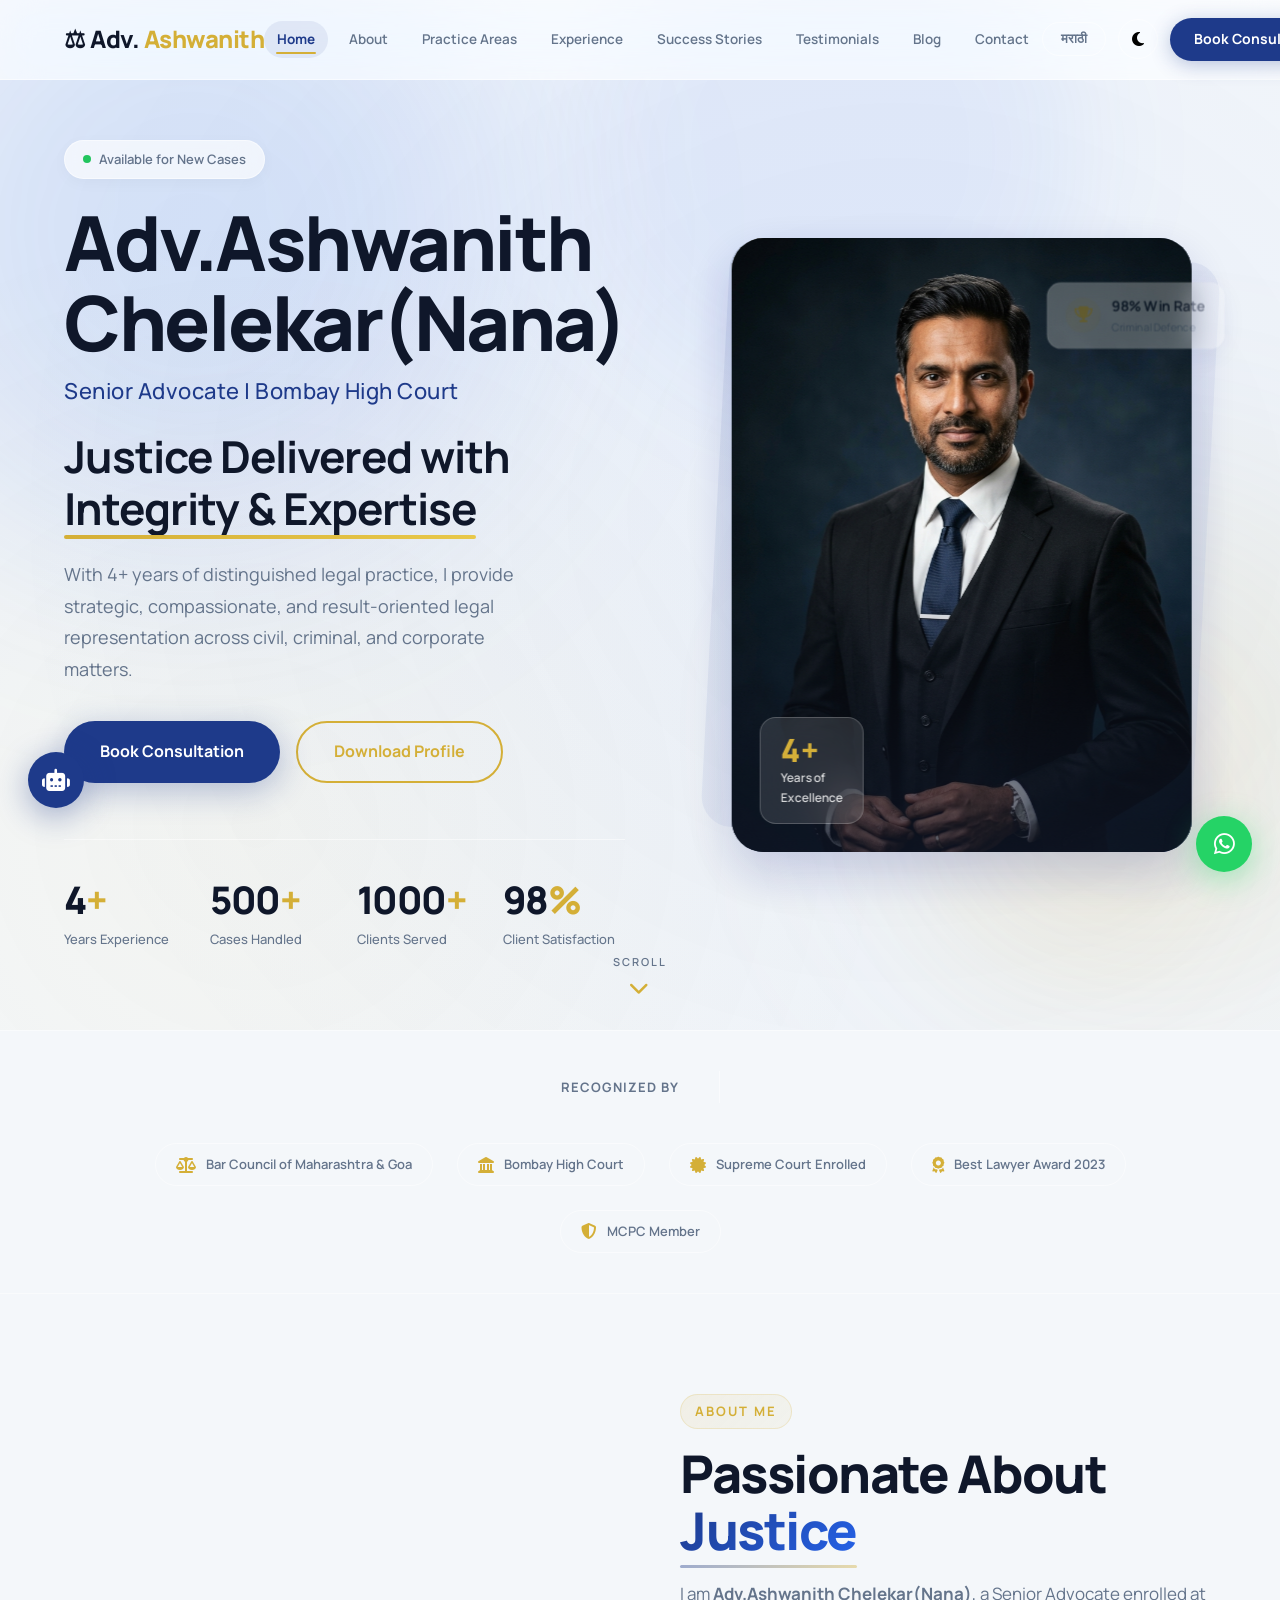
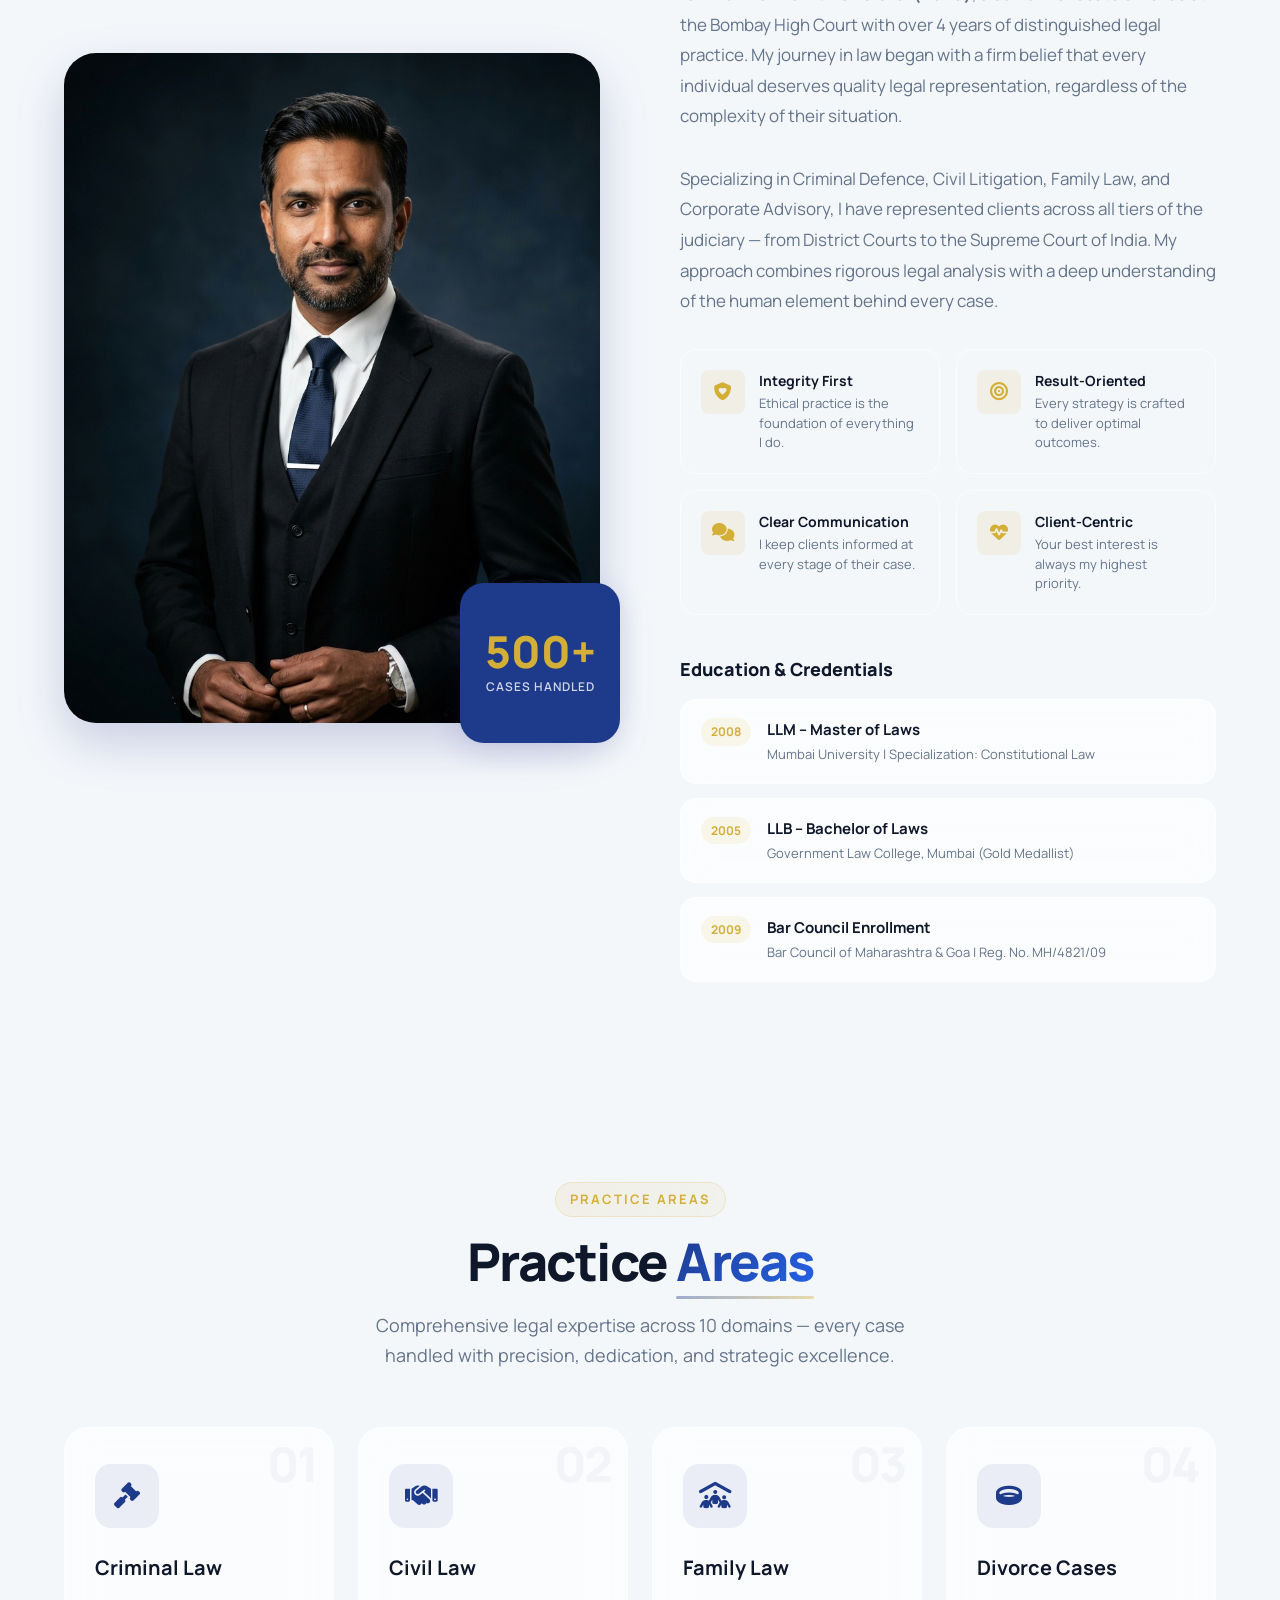
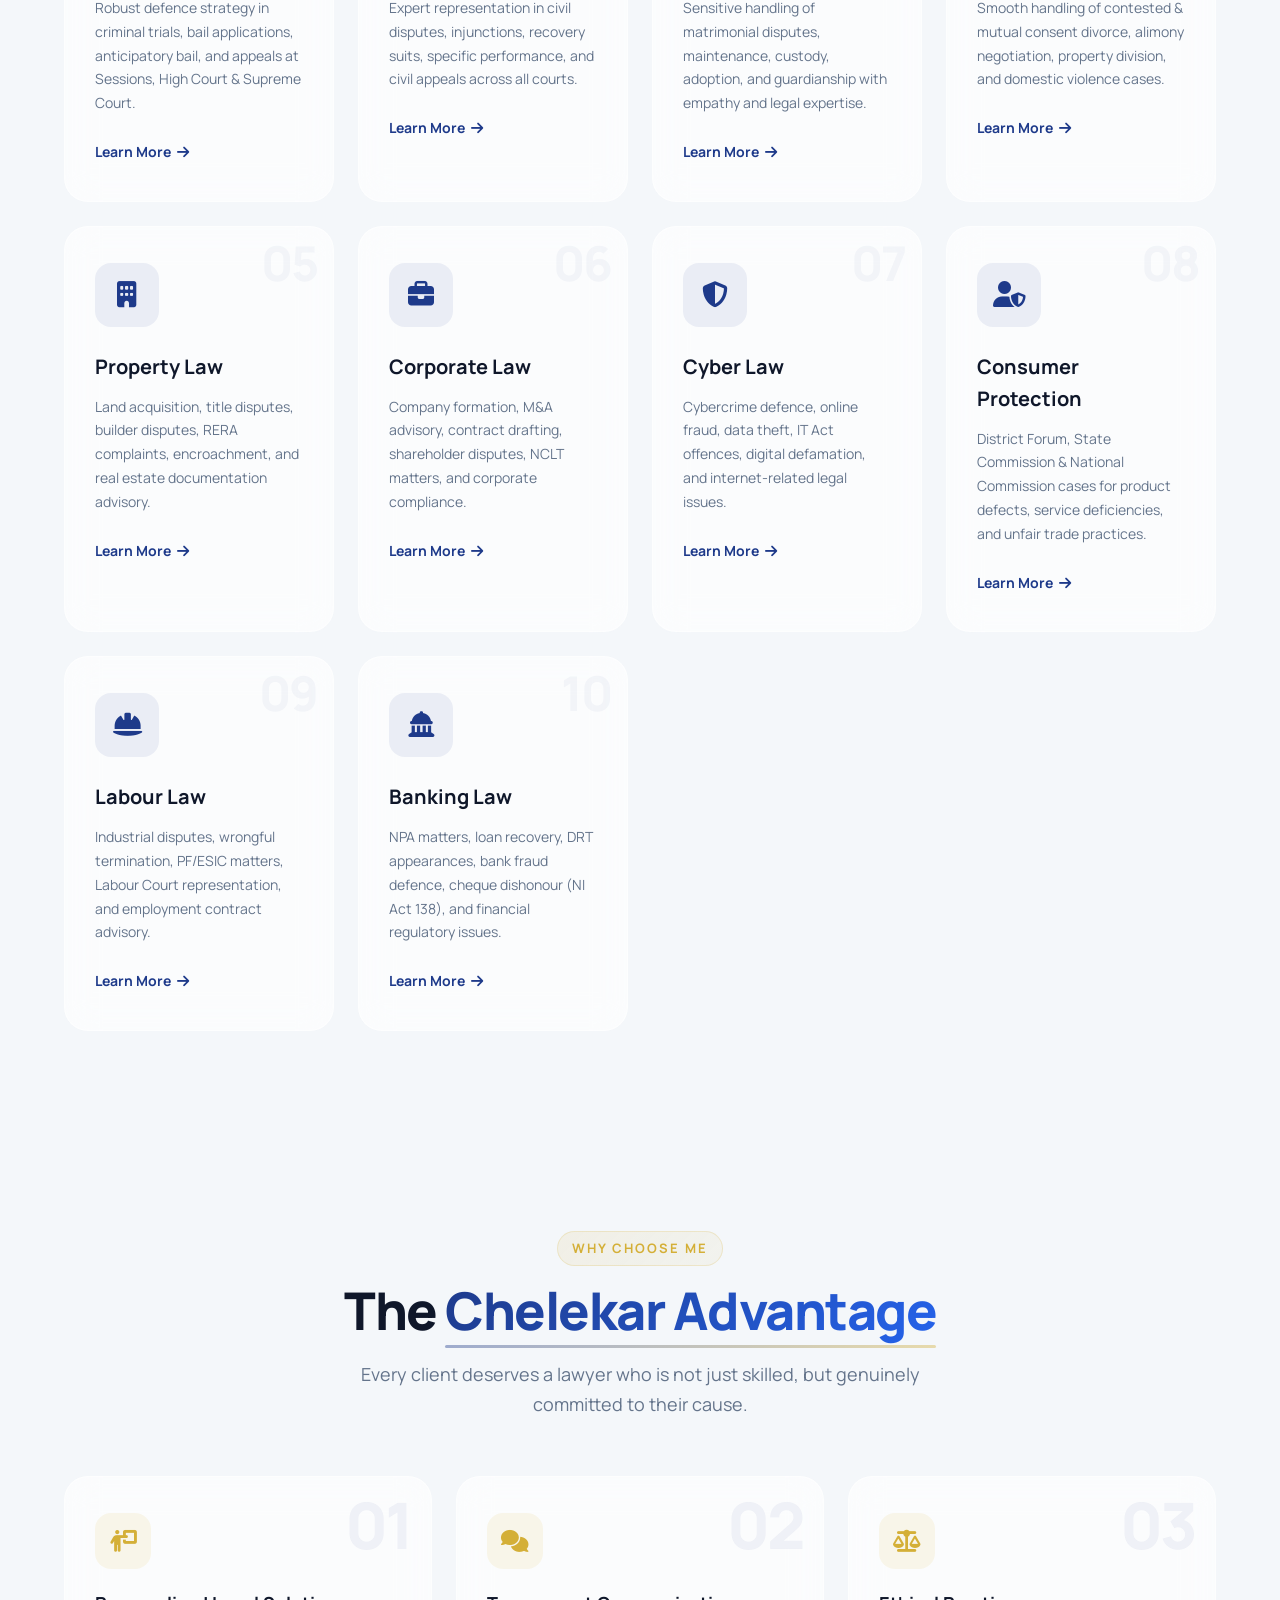
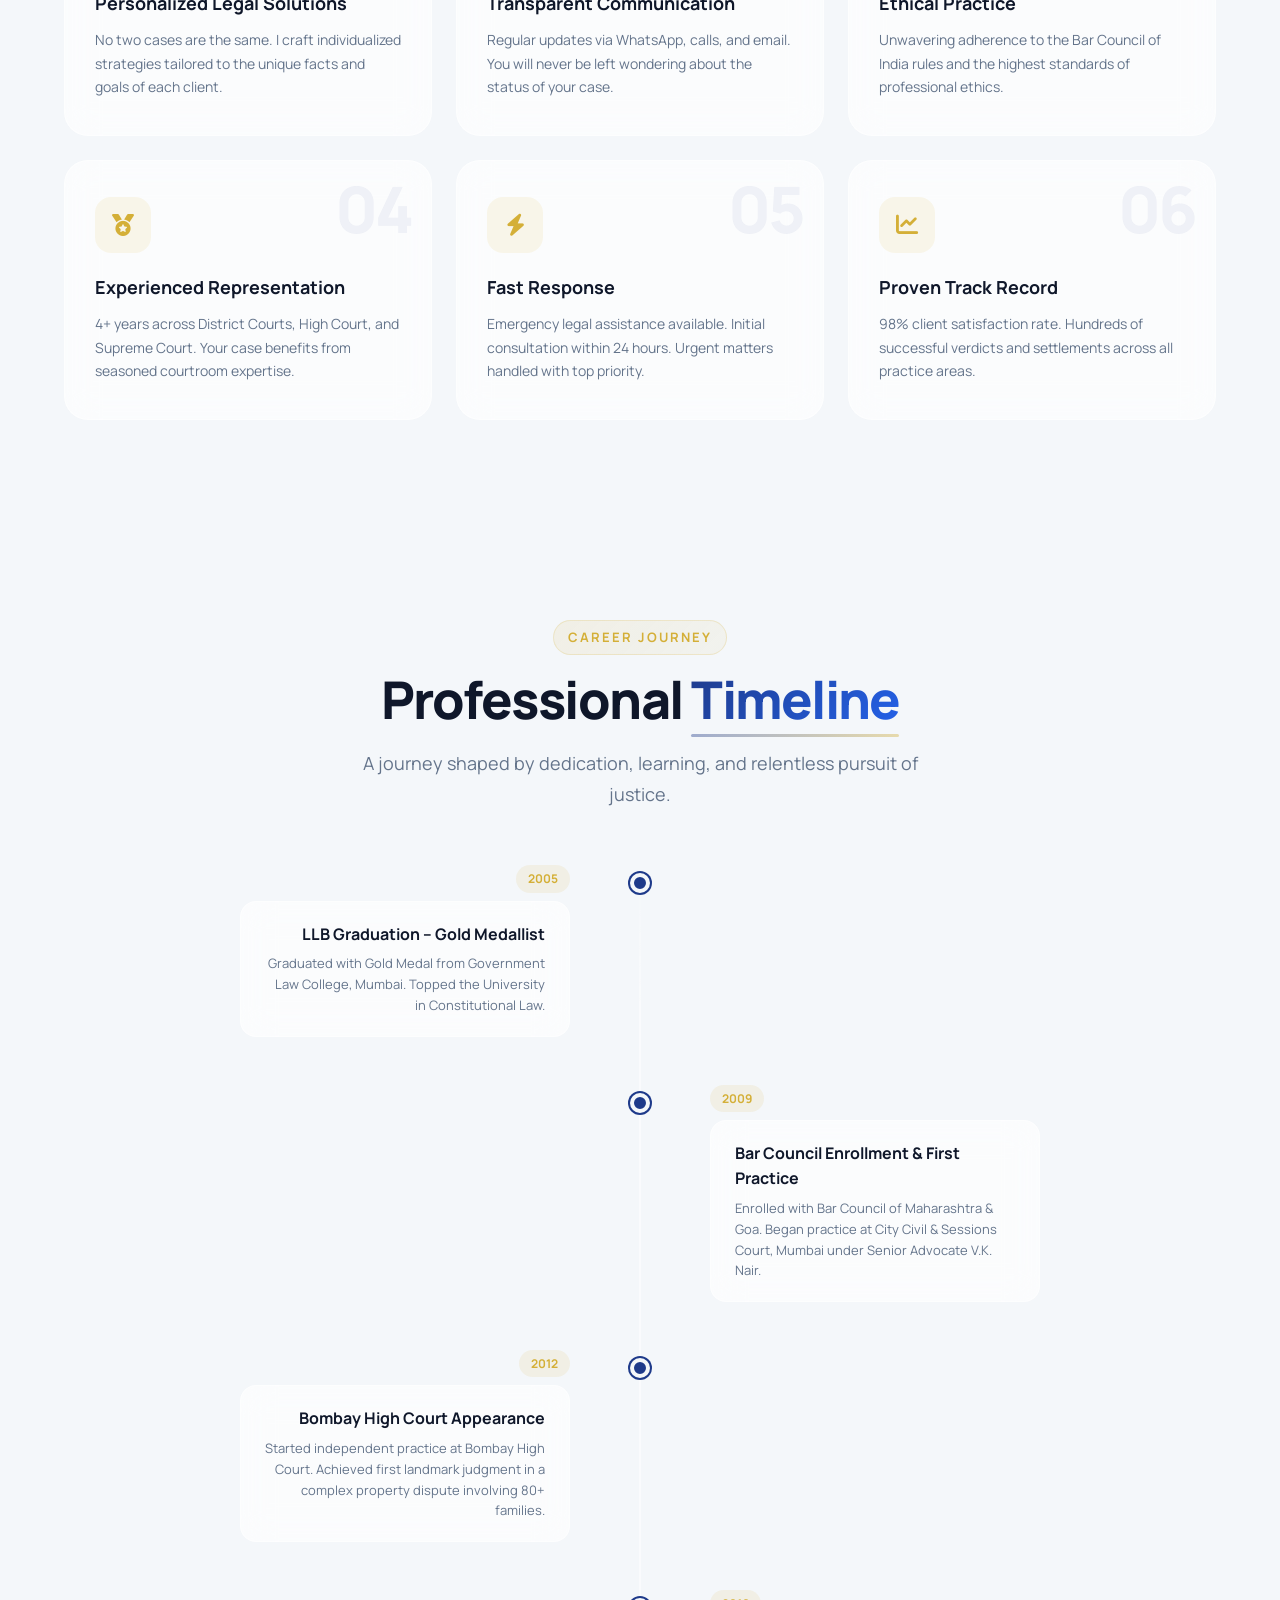
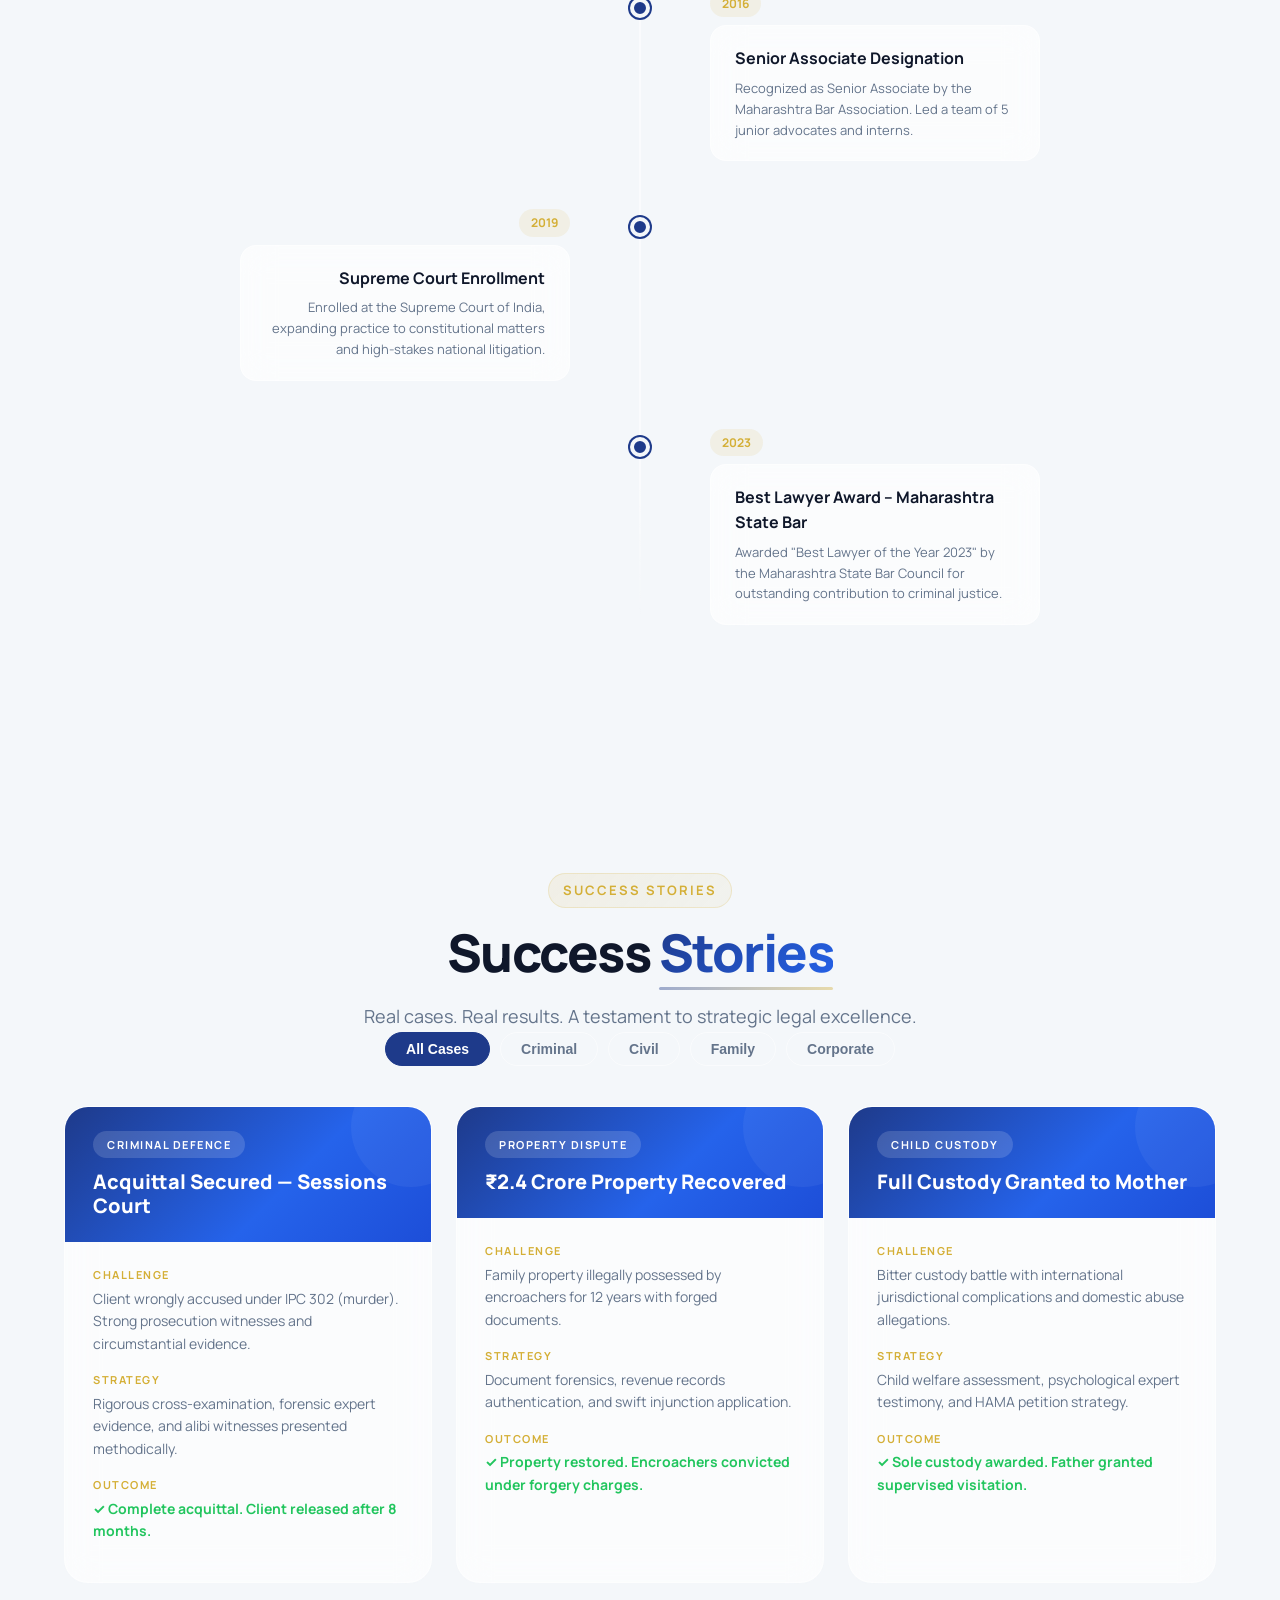
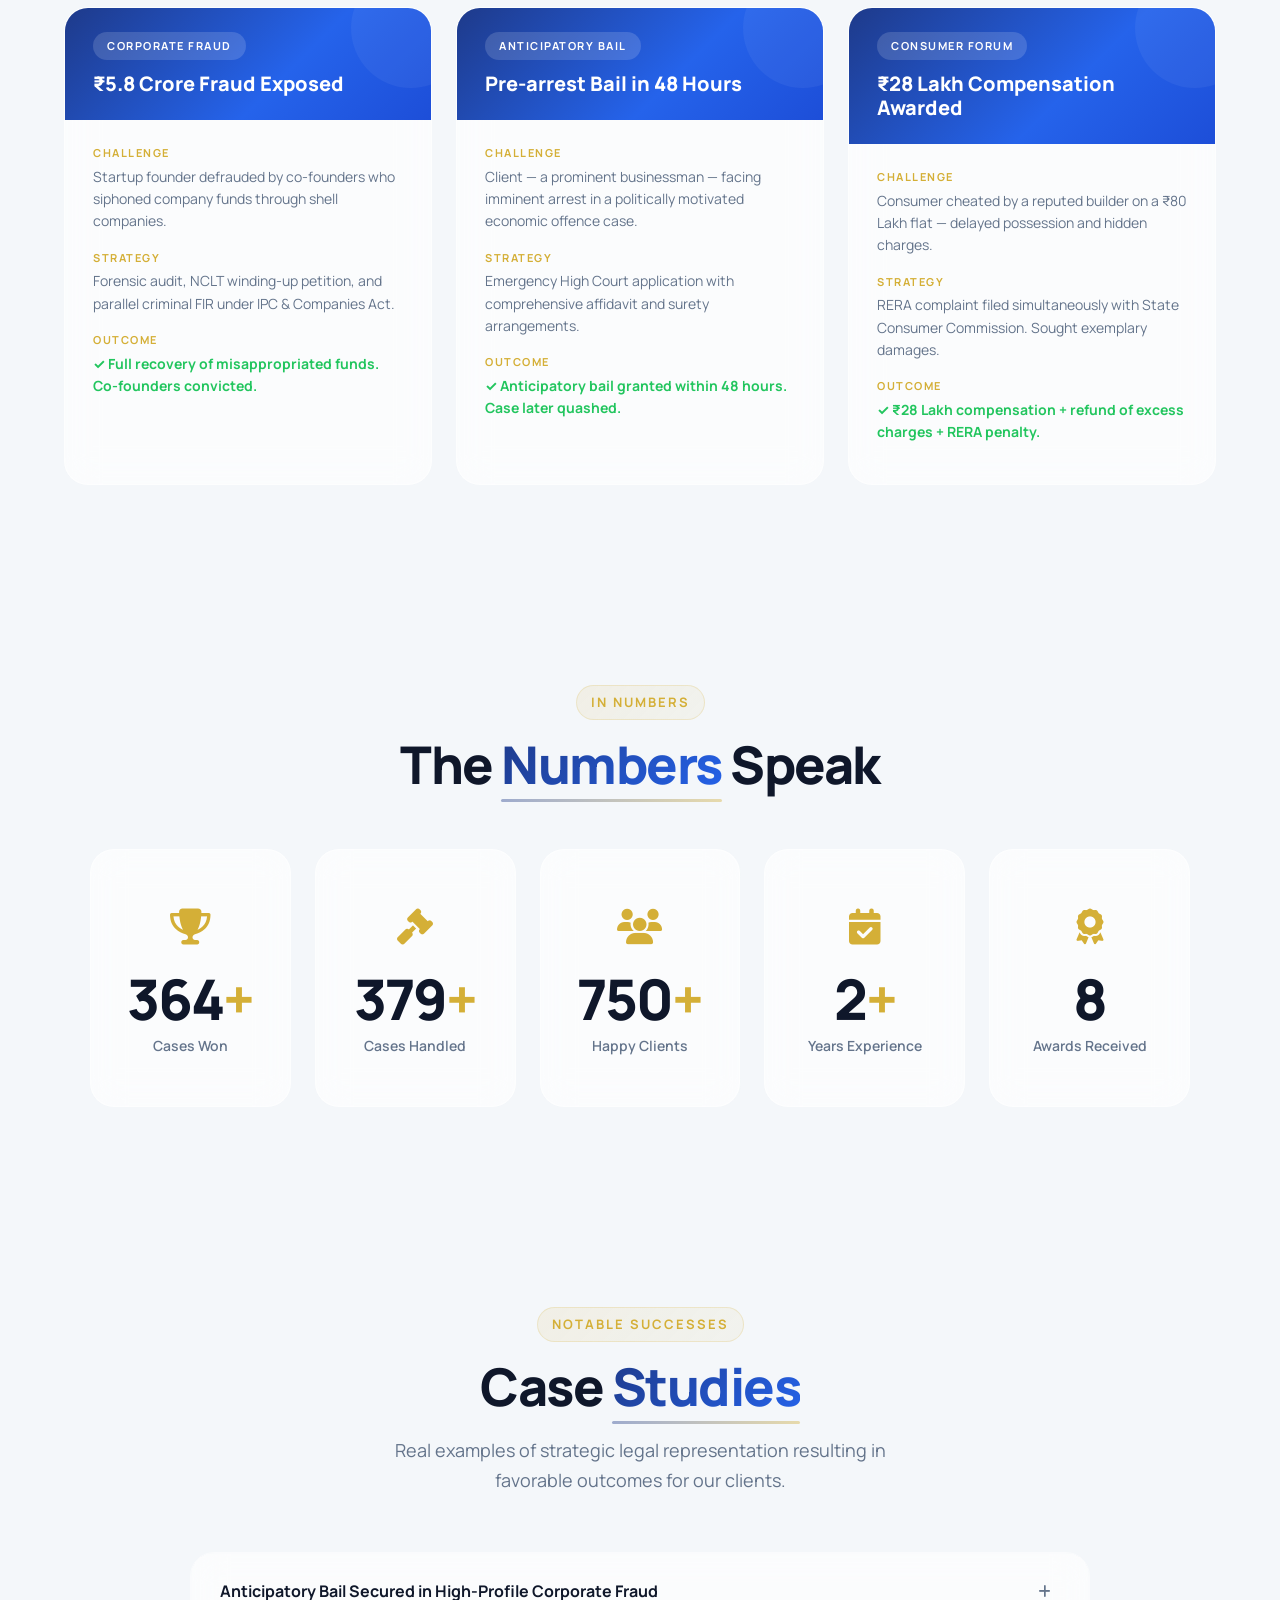
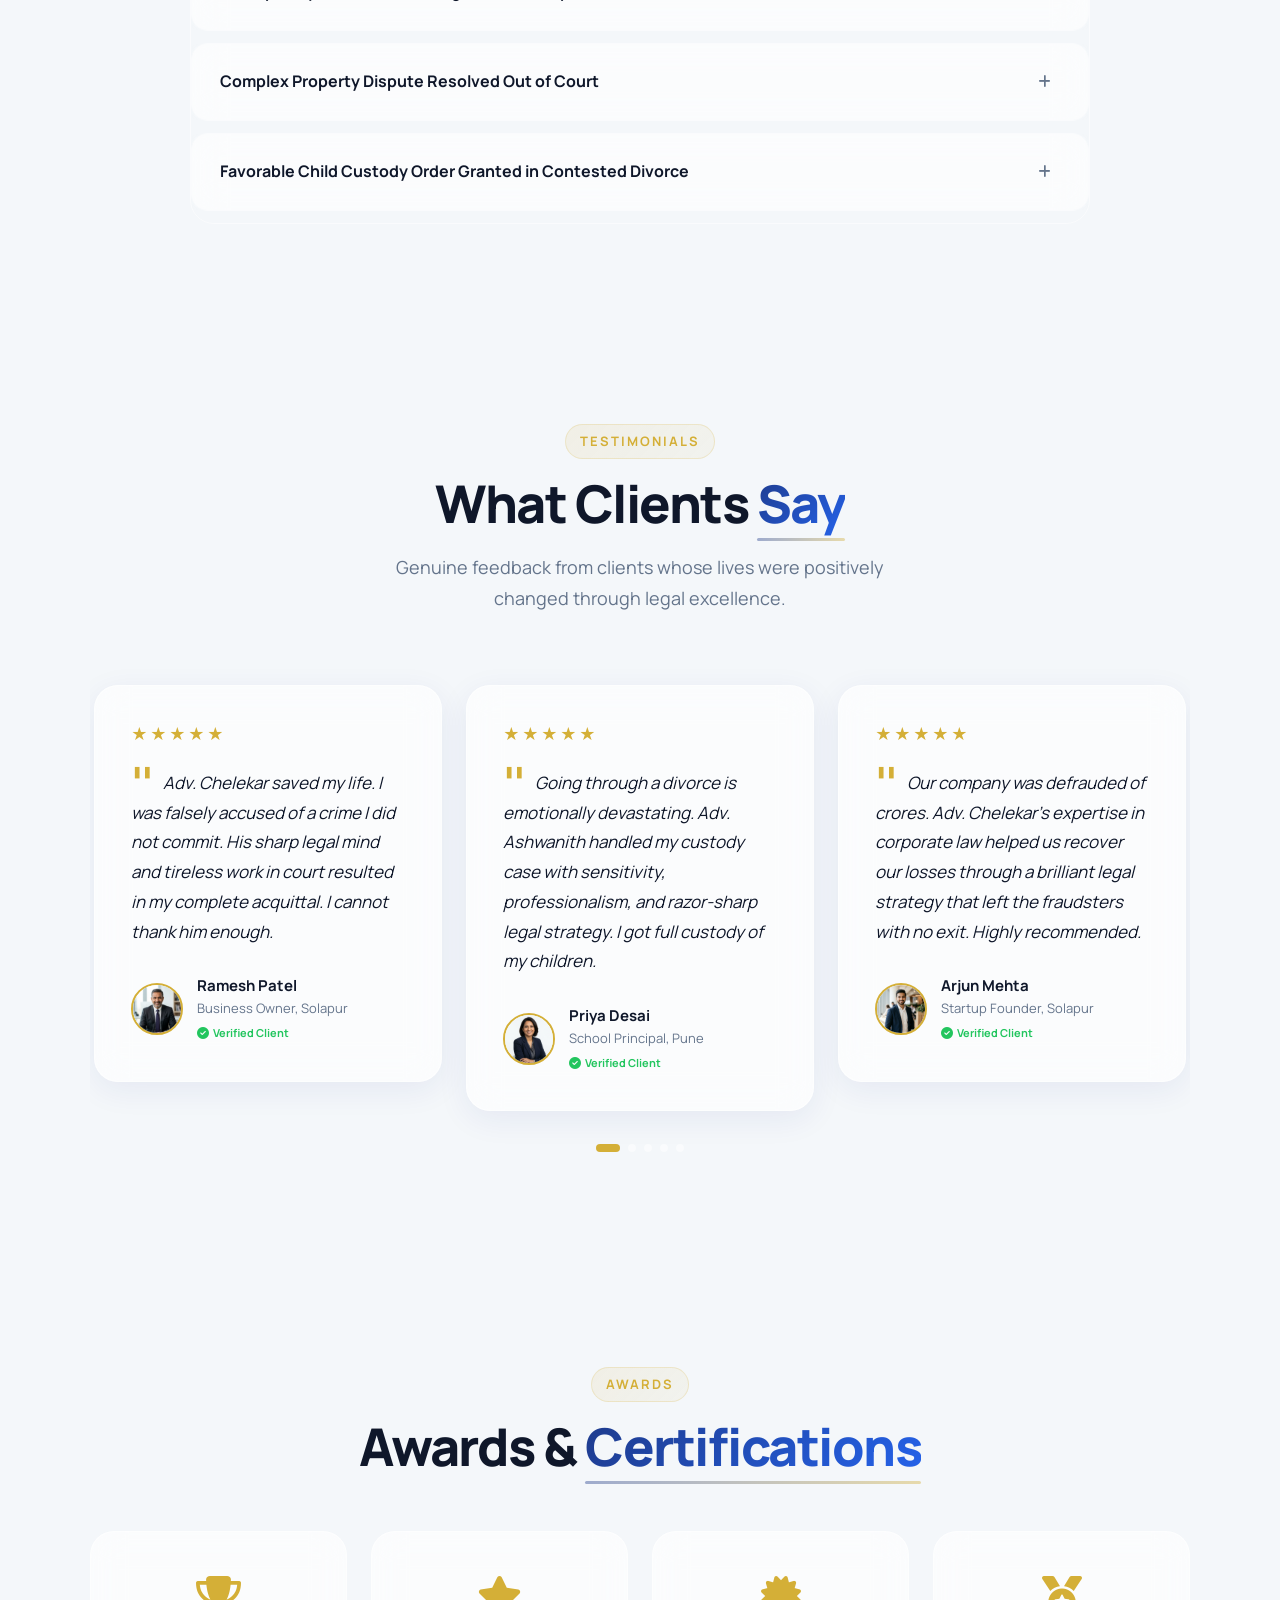
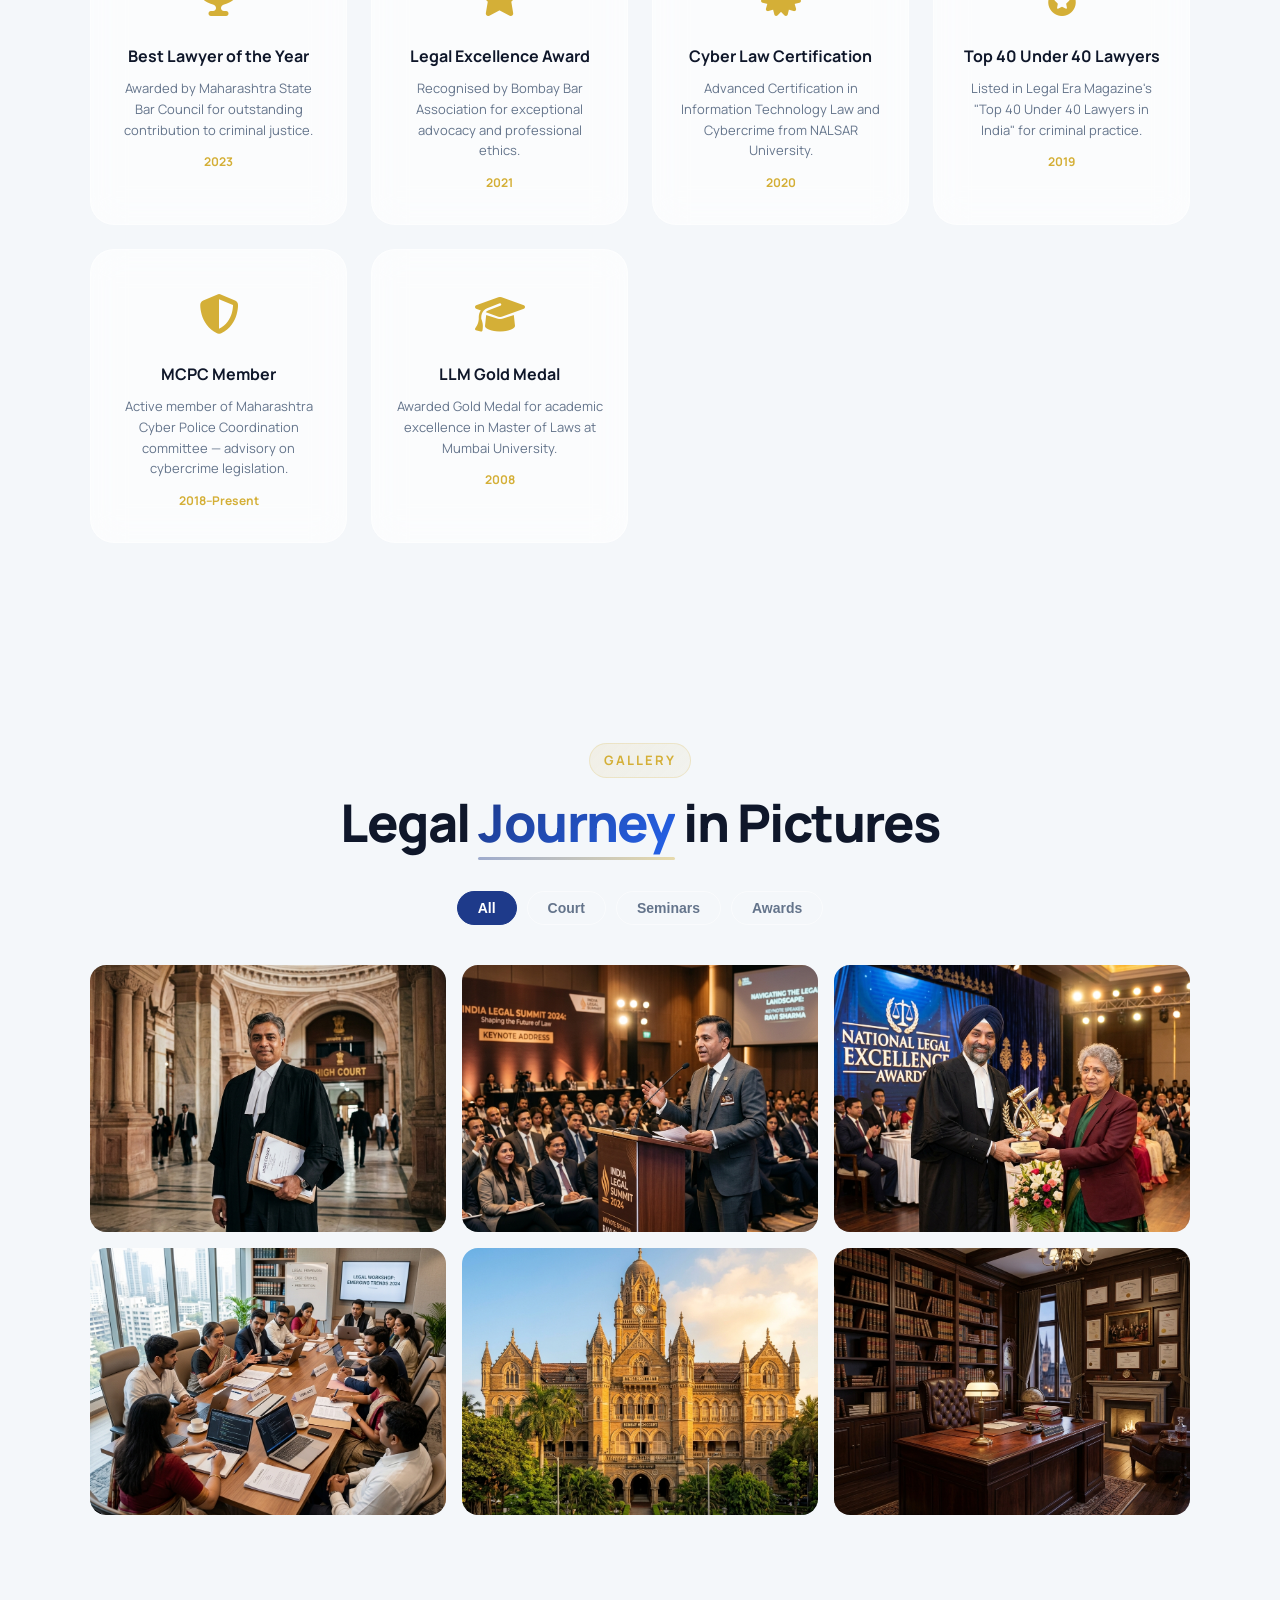
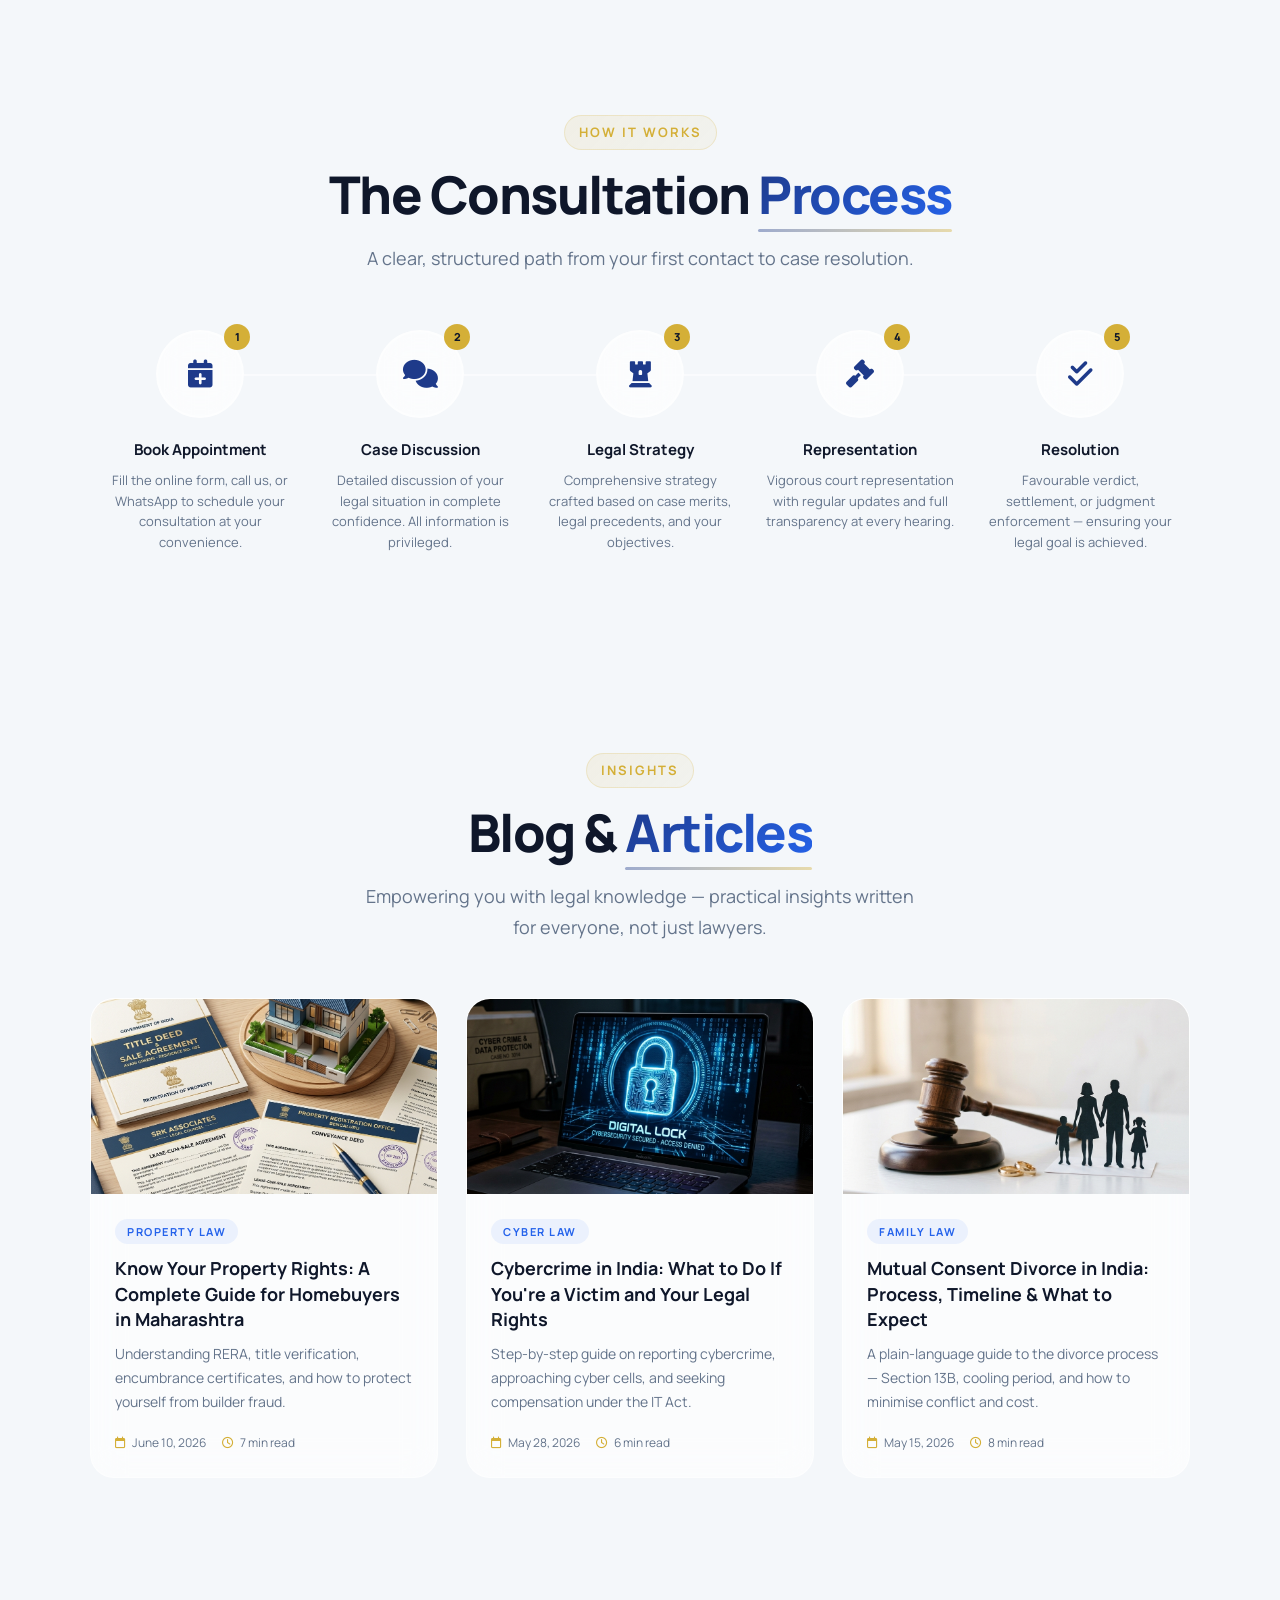
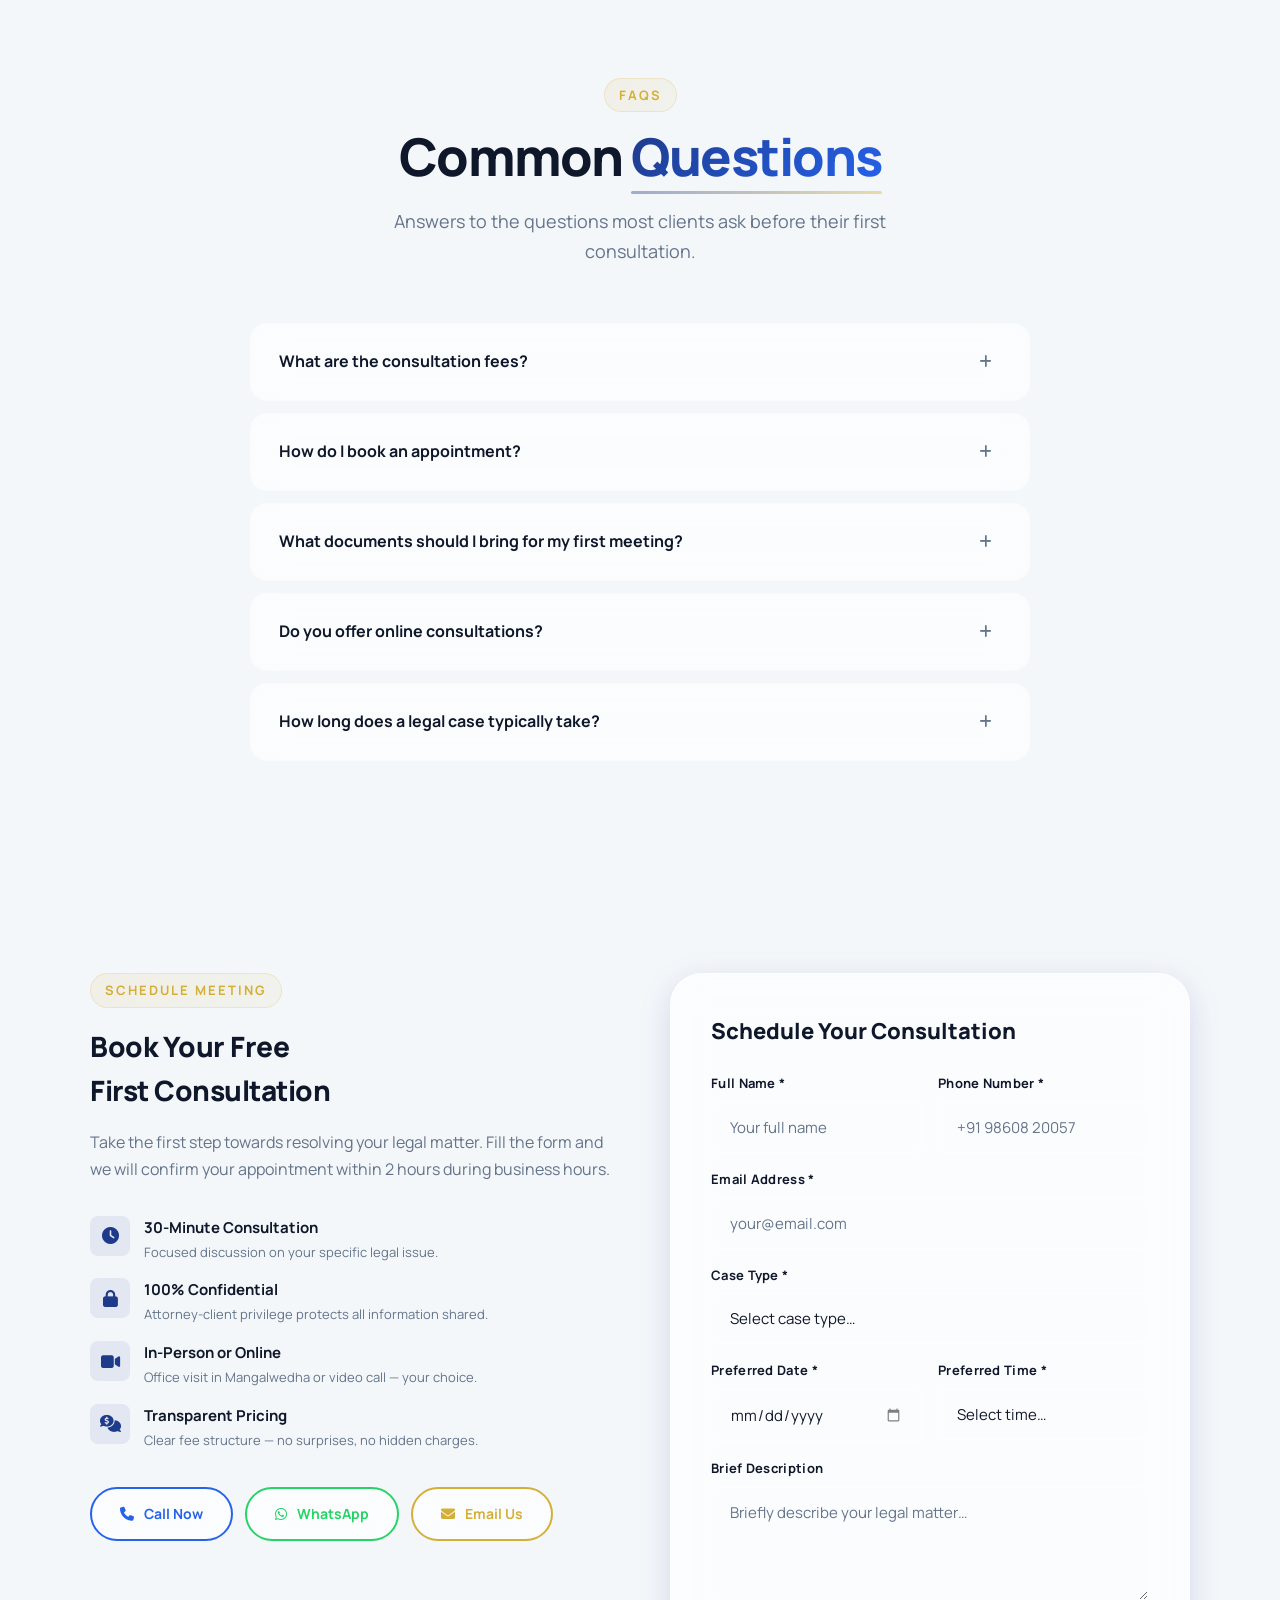
==== commit 72571bbb: "Fix missing FontAwesome icon in Why Choose Us section" ====
--- a/index.html
+++ b/index.html
@@ -463,7 +463,7 @@
       </div>
       <div class="why-card" role="listitem" data-aos="fade-up" data-aos-delay="80">
         <div class="why-card-num" aria-hidden="true">02</div>
-        <div class="why-card-icon"><i class="fa-solid fa-message-lines" aria-hidden="true"></i></div>
+        <div class="why-card-icon"><i class="fa-solid fa-comments" aria-hidden="true"></i></div>
         <h3 class="why-card-title">Transparent Communication</h3>
         <p class="why-card-desc">Regular updates via WhatsApp, calls, and email. You will never be left wondering about the status of your case.</p>
       </div>
